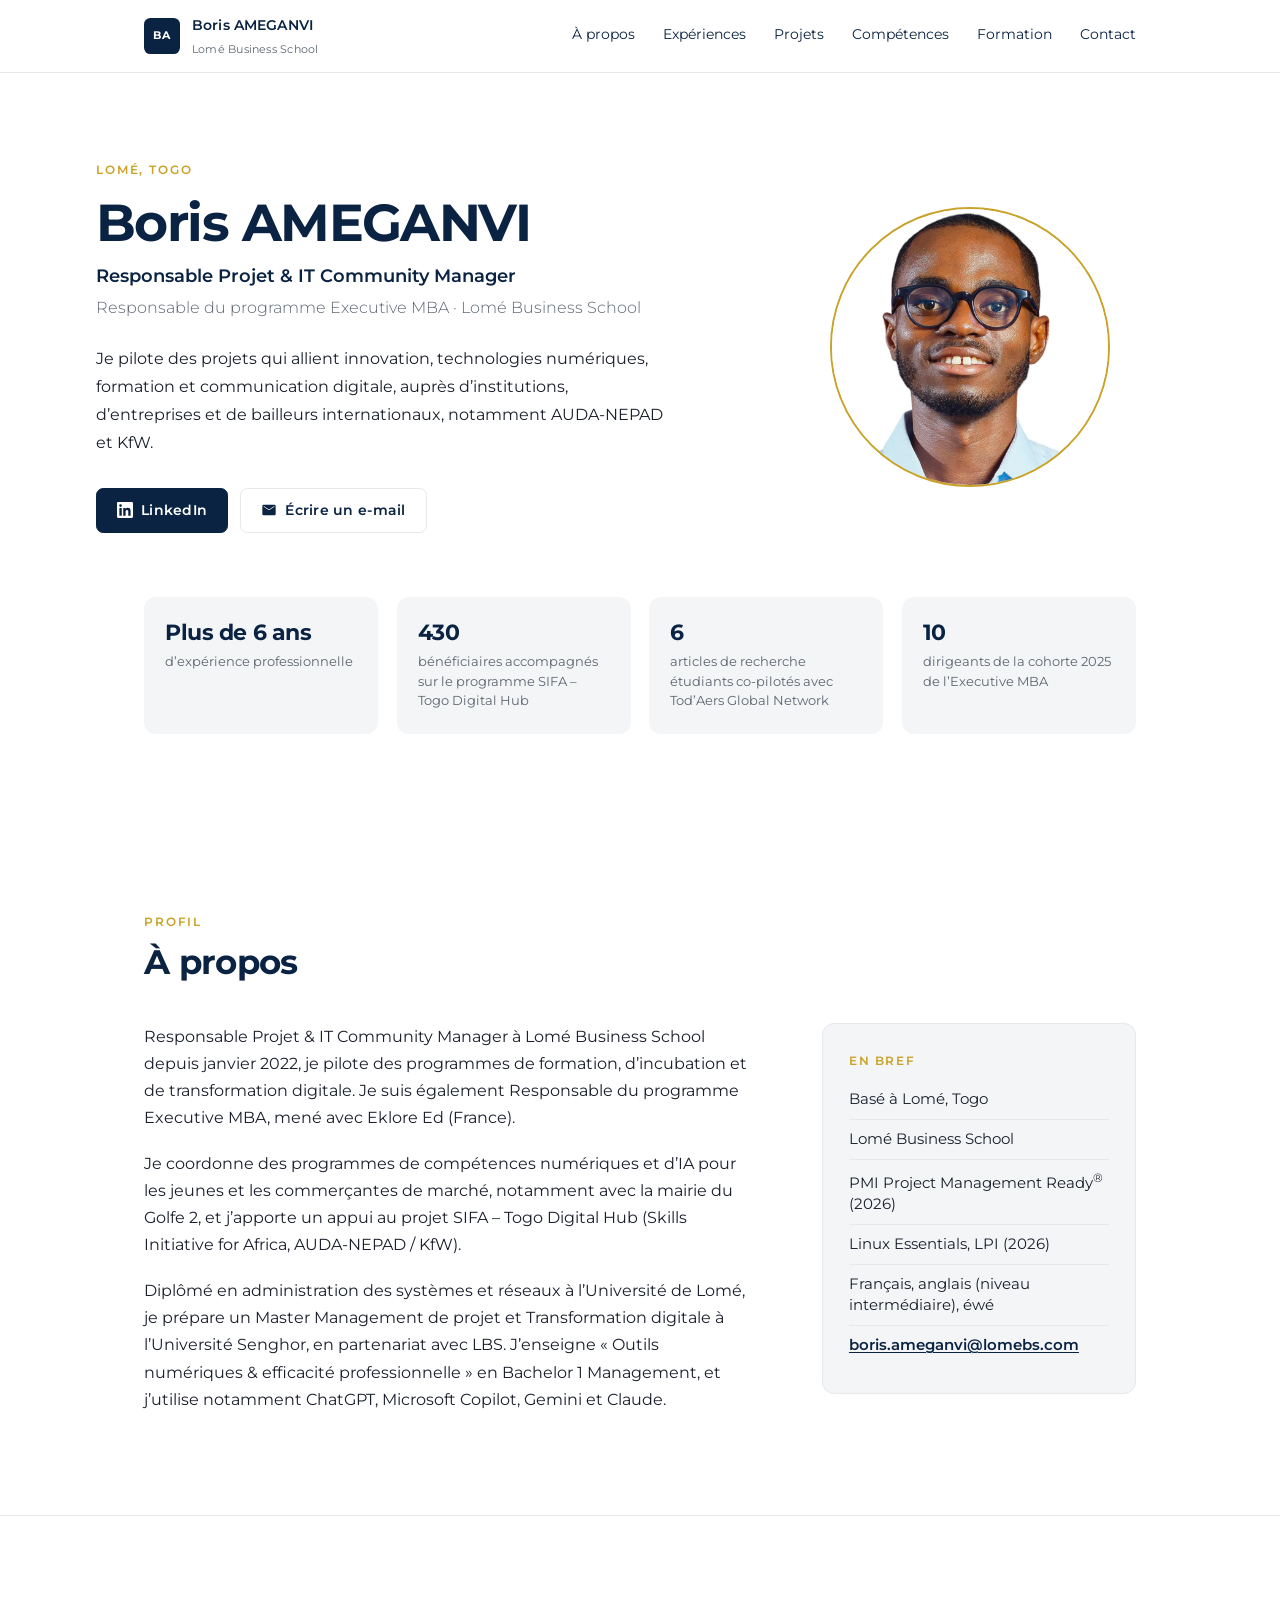
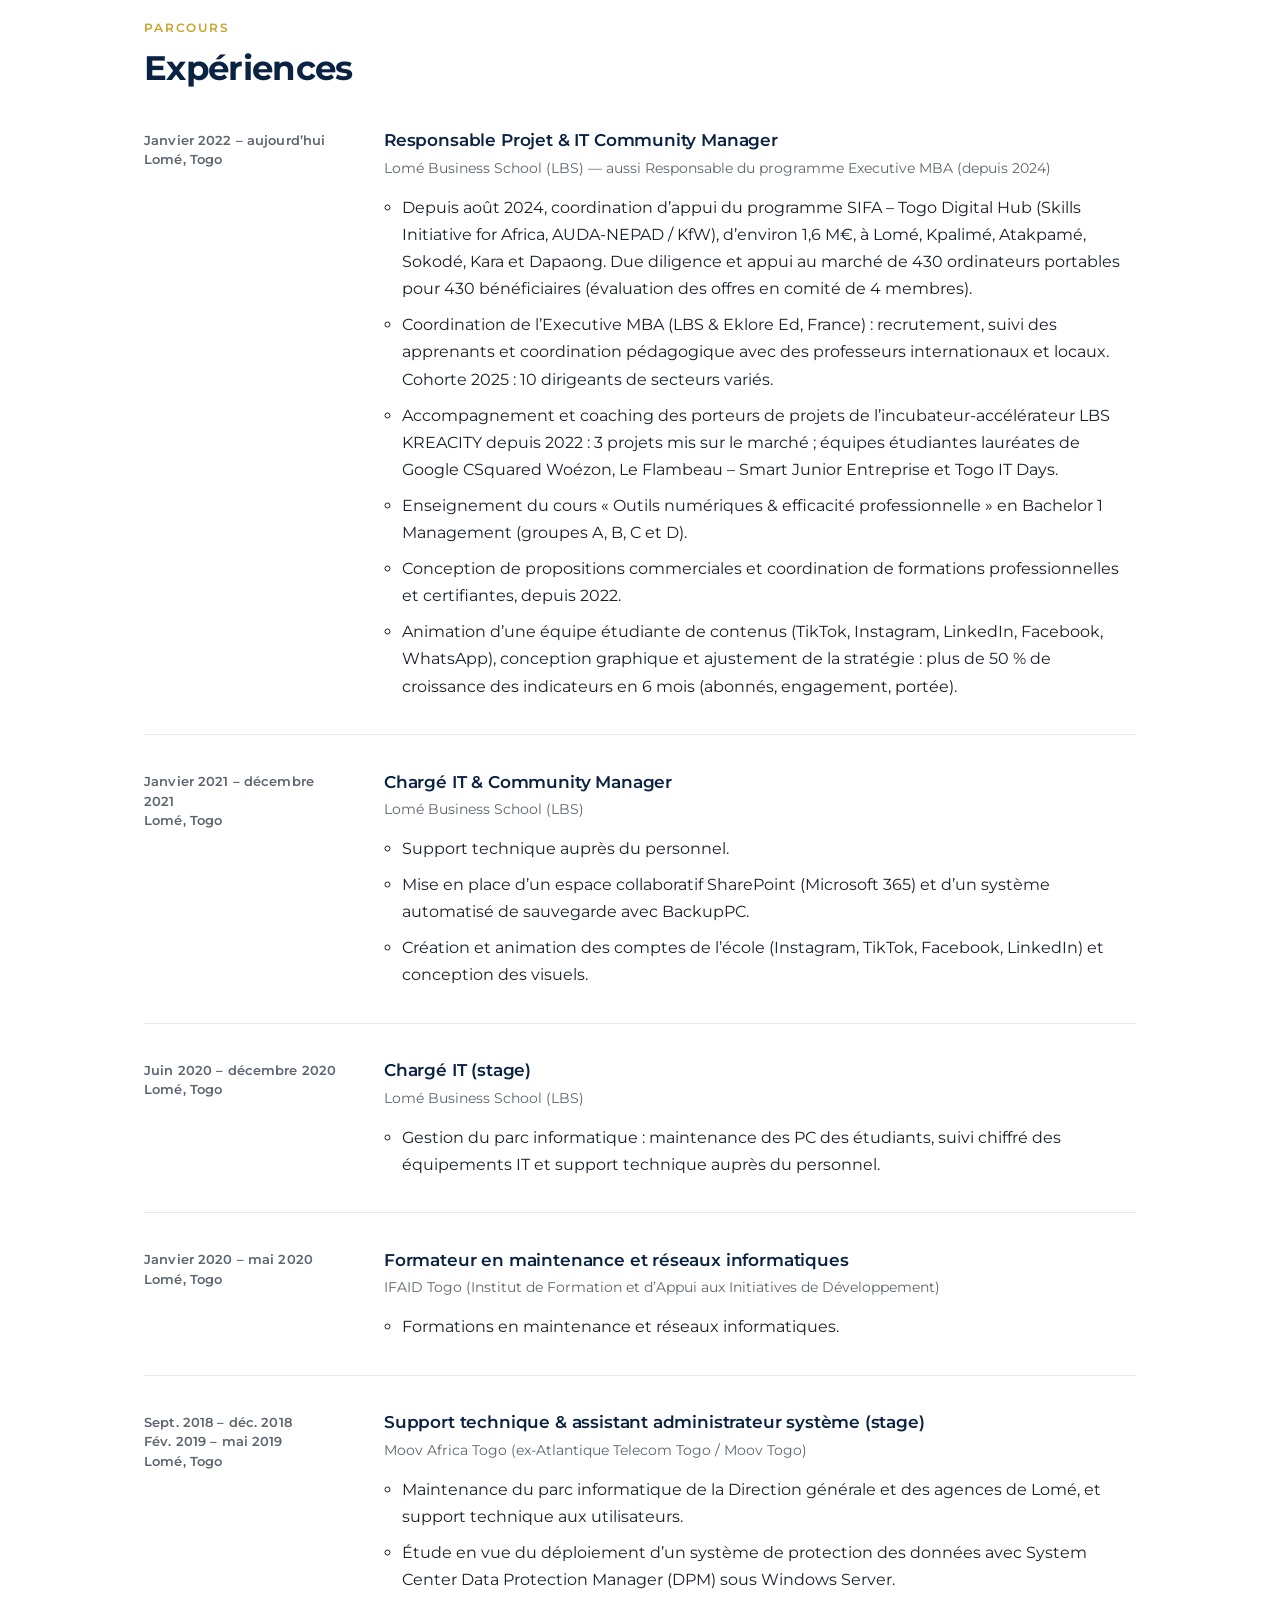
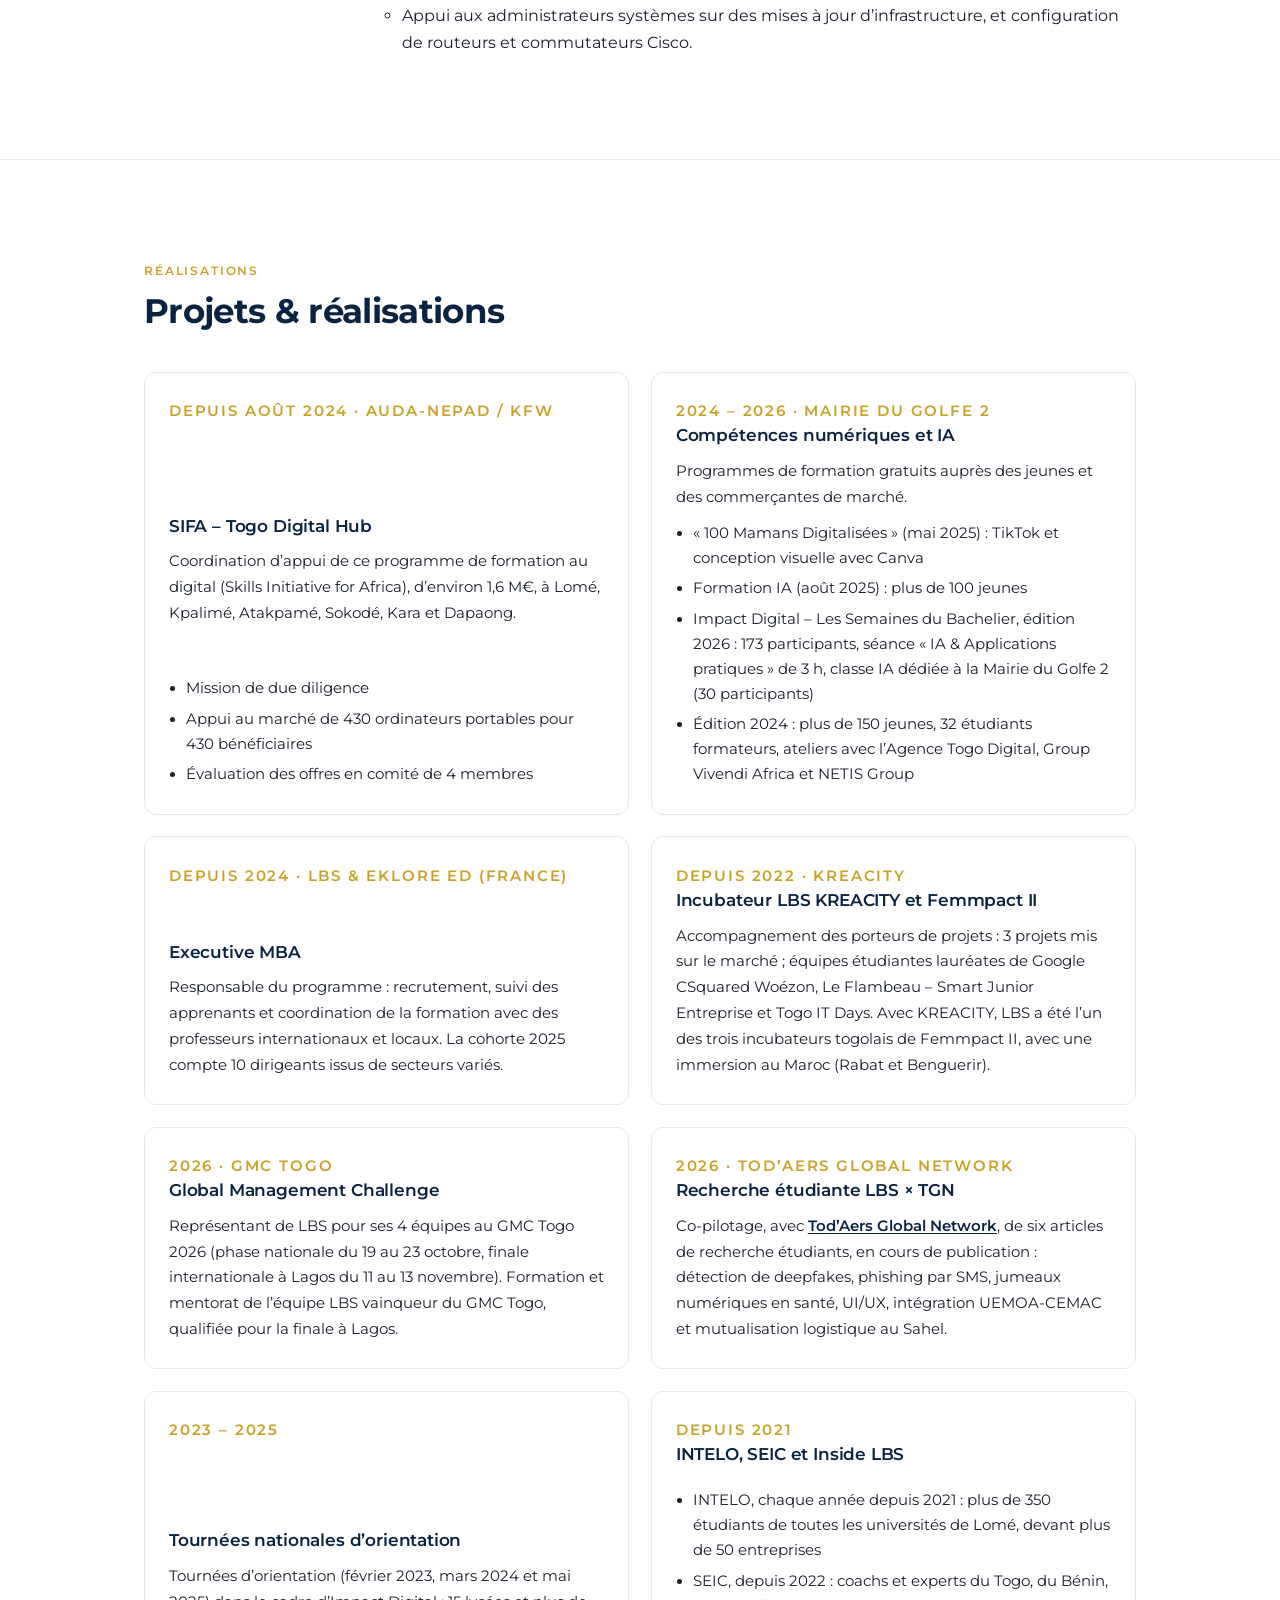
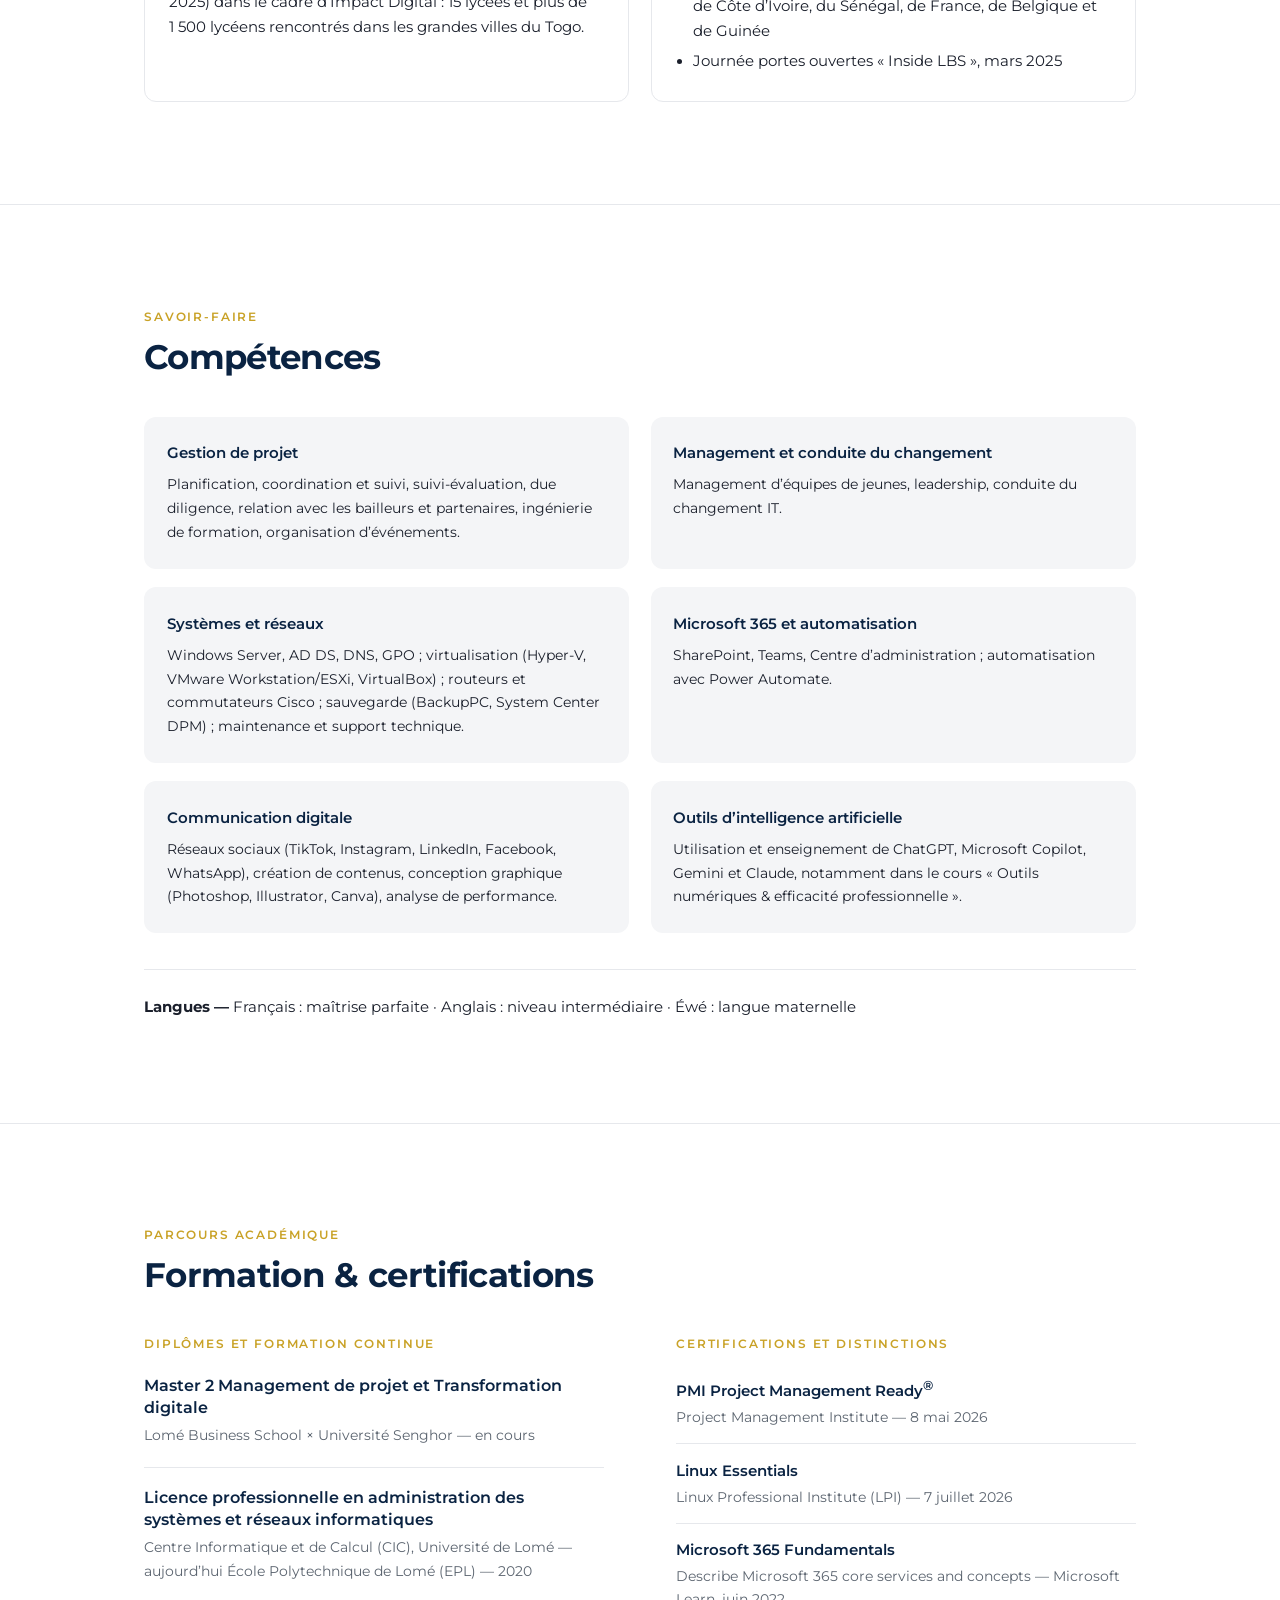
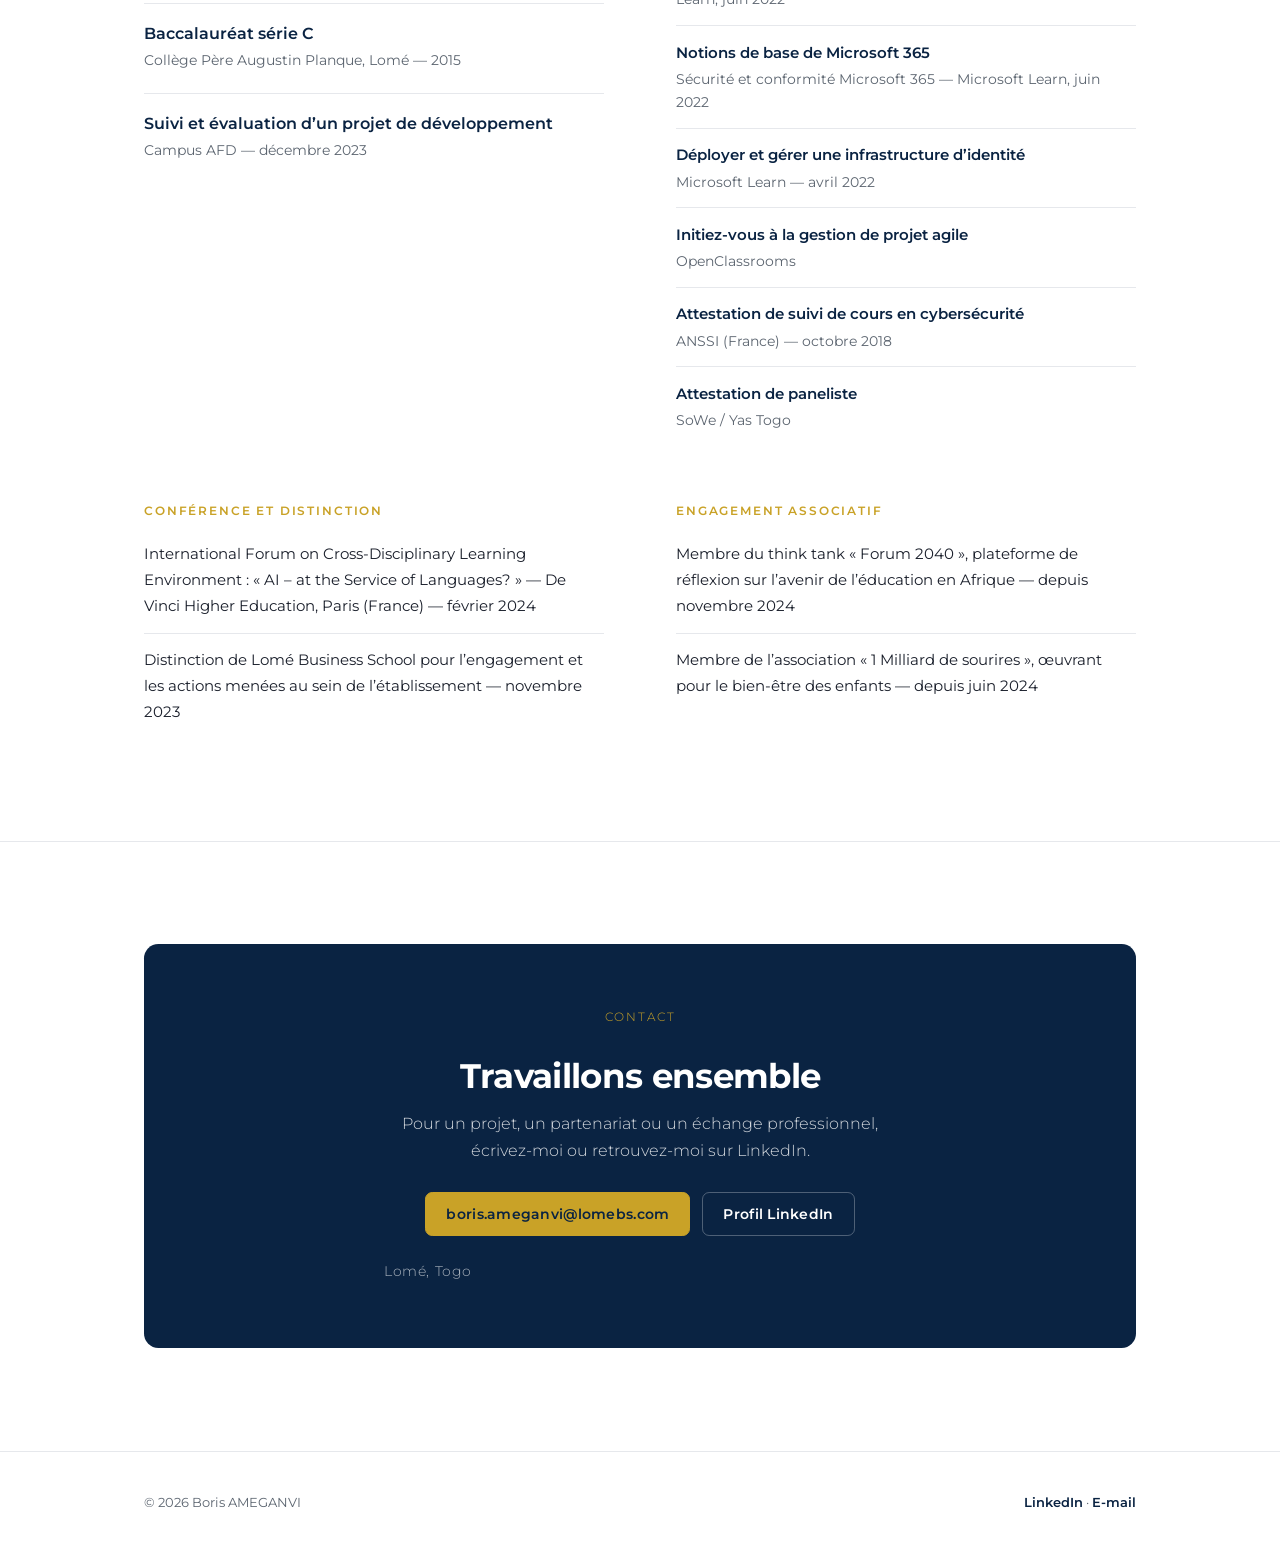
==== index.html @ abaff7c3 "Portfolio Boris AMEGANVI" ====
<!DOCTYPE html>
<html lang="fr">
<head>
  <meta charset="utf-8">
  <meta name="viewport" content="width=device-width, initial-scale=1">
  <title>Boris AMEGANVI — Responsable Projet &amp; IT Community Manager</title>
  <meta name="description" content="Portfolio de Boris AMEGANVI, Responsable Projet &amp; IT Community Manager et Responsable du programme Executive MBA à Lomé Business School (Togo). Gestion de projet, transformation digitale, formation et partenariats internationaux.">
  <meta name="author" content="Boris AMEGANVI">
  <meta name="robots" content="index, follow">
  <link rel="canonical" href="https://boris-y-ameganvi.github.io/">
  <meta property="og:url" content="https://boris-y-ameganvi.github.io/">
  <meta property="og:title" content="Boris AMEGANVI — Responsable Projet &amp; IT Community Manager">
  <meta property="og:description" content="Responsable Projet &amp; IT Community Manager et Responsable du programme Executive MBA à Lomé Business School (Lomé, Togo). Gestion de projet, transformation digitale et formation.">
  <meta property="og:type" content="website">
  <meta property="og:locale" content="fr_FR">
  <meta property="og:image" content="https://boris-y-ameganvi.github.io/og-image.jpg">
  <meta property="og:image:width" content="1200">
  <meta property="og:image:height" content="630">
  <meta property="og:image:alt" content="Portrait de Boris AMEGANVI, Responsable Projet &amp; IT Community Manager à Lomé Business School">
  <meta name="twitter:card" content="summary_large_image">
  <meta name="twitter:title" content="Boris AMEGANVI — Responsable Projet &amp; IT Community Manager">
  <meta name="twitter:description" content="Responsable Projet &amp; IT Community Manager et Responsable du programme Executive MBA à Lomé Business School (Lomé, Togo).">
  <meta name="twitter:image" content="https://boris-y-ameganvi.github.io/og-image.jpg">
  <link rel="icon" href="favicon.ico" sizes="any">
  <link rel="icon" type="image/png" sizes="32x32" href="favicon-32.png">
  <link rel="apple-touch-icon" href="apple-touch-icon.png">
  <link rel="stylesheet" href="styles.css">
  <script type="application/ld+json">
  {
    "@context": "https://schema.org",
    "@type": "Person",
    "name": "Boris AMEGANVI",
    "url": "https://boris-y-ameganvi.github.io/",
    "jobTitle": "Responsable Projet & IT Community Manager",
    "worksFor": {
      "@type": "EducationalOrganization",
      "name": "Lomé Business School",
      "url": "https://www.lome-bs.com"
    },
    "email": "mailto:boris.ameganvi@lomebs.com",
    "address": {
      "@type": "PostalAddress",
      "addressLocality": "Lomé",
      "addressCountry": "TG"
    },
    "sameAs": [
      "https://www.linkedin.com/in/boris-ameganvi"
    ],
    "knowsLanguage": ["fr", "en", "ee"]
  }
  </script>
</head>
<body>
  <a class="skip" href="#contenu">Aller au contenu</a>
  <header class="site-header">
    <div class="header-inner">
      <a class="brand" href="#top" aria-label="Boris AMEGANVI — accueil">
        <span class="brand-mark" aria-hidden="true">BA</span>
        <span class="brand-name">Boris AMEGANVI<span>Lomé Business School</span></span>
      </a>
      <input type="checkbox" id="nav-toggle" class="nav-cb" aria-hidden="true">
      <label for="nav-toggle" class="nav-btn">Menu</label>
      <nav class="site-nav" aria-label="Navigation principale">
        <a href="#apropos">À propos</a>
        <a href="#experiences">Expériences</a>
        <a href="#projets">Projets</a>
        <a href="#competences">Compétences</a>
        <a href="#formation">Formation</a>
        <a href="#contact">Contact</a>
      </nav>
    </div>
  </header>

  <main id="contenu">
    <section class="hero wrap" id="top">
      <div class="hero-grid">
        <div class="hero-photo">
          <div class="photo-frame">
            <picture>
              <source type="image/webp" srcset="photo.webp">
              <img src="photo.jpg" width="900" height="900" alt="Portrait professionnel de Boris AMEGANVI" fetchpriority="high">
            </picture>
          </div>
        </div>
        <div class="hero-copy">
          <p class="hero-kicker">Lomé, Togo</p>
          <h1>Boris AMEGANVI</h1>
          <p class="hero-role">Responsable Projet &amp; IT Community Manager</p>
          <p class="hero-sub">Responsable du programme Executive MBA · Lomé Business School</p>
          <p class="hero-pitch">Je pilote des projets qui allient innovation, technologies numériques, formation et communication digitale, auprès d’institutions, d’entreprises et de bailleurs internationaux, notamment <span class="nowrap">AUDA-NEPAD</span> et KfW.</p>
          <div class="hero-actions">
            <a class="btn btn-primary" href="https://www.linkedin.com/in/boris-ameganvi" rel="noopener noreferrer" target="_blank">
              <svg viewBox="0 0 24 24" aria-hidden="true"><path d="M20.45 20.45h-3.55v-5.57c0-1.33-.02-3.04-1.85-3.04-1.85 0-2.14 1.45-2.14 2.94v5.67H9.35V9h3.41v1.56h.05c.47-.9 1.63-1.85 3.36-1.85 3.6 0 4.26 2.37 4.26 5.45v6.29zM5.34 7.43a2.06 2.06 0 1 1 0-4.12 2.06 2.06 0 0 1 0 4.12zM7.12 20.45H3.56V9h3.56v11.45zM22.22 0H1.77C.79 0 0 .77 0 1.73v20.54C0 23.23.79 24 1.77 24h20.45c.98 0 1.78-.77 1.78-1.73V1.73C24 .77 23.2 0 22.22 0z"/></svg>
              LinkedIn
            </a>
            <a class="btn btn-ghost" href="mailto:boris.ameganvi@lomebs.com">
              <svg viewBox="0 0 24 24" aria-hidden="true"><path d="M20 4H4a2 2 0 0 0-2 2v12a2 2 0 0 0 2 2h16a2 2 0 0 0 2-2V6a2 2 0 0 0-2-2zm0 3.2-8 5.2-8-5.2V6l8 5.2L20 6v1.2z"/></svg>
              Écrire un e-mail
            </a>
          </div>
        </div>
      </div>
    </section>

    <div class="wrap">
      <div class="figures" aria-label="Repères">
        <div><strong>Plus de 6 ans</strong><span>d’expérience professionnelle</span></div>
        <div><strong>430</strong><span>bénéficiaires accompagnés sur le programme SIFA – Togo Digital Hub</span></div>
        <div><strong>6</strong><span>articles de recherche étudiants co-pilotés avec Tod’Aers Global Network</span></div>
        <div><strong>10</strong><span>dirigeants de la cohorte 2025 de l’Executive MBA</span></div>
      </div>
    </div>

    <section class="section" id="apropos">
      <div class="wrap">
        <p class="section-kicker">Profil</p>
        <h2 class="section-title">À propos</h2>
        <div class="about-grid">
          <div class="about-text">
            <p>Responsable Projet &amp; IT Community Manager à Lomé Business School depuis janvier 2022, je pilote des programmes de formation, d’incubation et de transformation digitale. Je suis également Responsable du programme Executive MBA, mené avec Eklore Ed (France).</p>
            <p>Je coordonne des programmes de compétences numériques et d’IA pour les jeunes et les commerçantes de marché, notamment avec la mairie du Golfe&nbsp;2, et j’apporte un appui au projet SIFA – Togo Digital Hub (Skills Initiative for Africa, AUDA-NEPAD / KfW).</p>
            <p>Diplômé en administration des systèmes et réseaux à l’Université de Lomé, je prépare un Master Management de projet et Transformation digitale à l’Université Senghor, en partenariat avec LBS. J’enseigne «&nbsp;Outils numériques &amp; efficacité professionnelle&nbsp;» en Bachelor 1 Management, et j’utilise notamment ChatGPT, Microsoft Copilot, Gemini et Claude.</p>
          </div>
          <aside class="aside-card">
            <h3>En bref</h3>
            <ul>
              <li>Basé à Lomé, Togo</li>
              <li>Lomé Business School</li>
              <li>PMI Project Management Ready<sup>®</sup> (2026)</li>
              <li>Linux Essentials, LPI (2026)</li>
              <li>Français, anglais (niveau intermédiaire), éwé</li>
              <li><a href="mailto:boris.ameganvi@lomebs.com">boris.ameganvi@lomebs.com</a></li>
            </ul>
          </aside>
        </div>
      </div>
    </section>

    <section class="section" id="experiences">
      <div class="wrap">
        <p class="section-kicker">Parcours</p>
        <h2 class="section-title">Expériences</h2>
        <ol class="timeline">
          <li class="job">
            <p class="job-dates">Janvier 2022 – aujourd’hui<br>Lomé, Togo</p>
            <div>
              <h3>Responsable Projet &amp; IT Community Manager</h3>
              <p class="job-org">Lomé Business School (LBS) — aussi Responsable du programme Executive MBA (depuis 2024)</p>
              <ul>
                <li>Depuis août 2024, coordination d’appui du programme SIFA – Togo Digital Hub (Skills Initiative for Africa, AUDA-NEPAD / KfW), d’environ 1,6&nbsp;M€, à Lomé, Kpalimé, Atakpamé, Sokodé, Kara et Dapaong. Due diligence et appui au marché de 430 ordinateurs portables pour 430 bénéficiaires (évaluation des offres en comité de 4 membres).</li>
                <li>Coordination de l’Executive MBA (LBS &amp; Eklore Ed, France) : recrutement, suivi des apprenants et coordination pédagogique avec des professeurs internationaux et locaux. Cohorte 2025 : 10 dirigeants de secteurs variés.</li>
                <li>Accompagnement et coaching des porteurs de projets de l’incubateur-accélérateur LBS KREACITY depuis 2022 : 3 projets mis sur le marché ; équipes étudiantes lauréates de Google CSquared Woézon, Le Flambeau – Smart Junior Entreprise et Togo IT Days.</li>
                <li>Enseignement du cours «&nbsp;Outils numériques &amp; efficacité professionnelle&nbsp;» en Bachelor 1 Management (groupes A, B, C et D).</li>
                <li>Conception de propositions commerciales et coordination de formations professionnelles et certifiantes, depuis 2022.</li>
                <li>Animation d’une équipe étudiante de contenus (TikTok, Instagram, LinkedIn, Facebook, WhatsApp), conception graphique et ajustement de la stratégie : plus de 50&nbsp;% de croissance des indicateurs en 6 mois (abonnés, engagement, portée).</li>
              </ul>
            </div>
          </li>
          <li class="job">
            <p class="job-dates">Janvier 2021 – décembre 2021<br>Lomé, Togo</p>
            <div>
              <h3>Chargé IT &amp; Community Manager</h3>
              <p class="job-org">Lomé Business School (LBS)</p>
              <ul>
                <li>Support technique auprès du personnel.</li>
                <li>Mise en place d’un espace collaboratif SharePoint (Microsoft 365) et d’un système automatisé de sauvegarde avec BackupPC.</li>
                <li>Création et animation des comptes de l’école (Instagram, TikTok, Facebook, LinkedIn) et conception des visuels.</li>
              </ul>
            </div>
          </li>
          <li class="job">
            <p class="job-dates">Juin 2020 – décembre 2020<br>Lomé, Togo</p>
            <div>
              <h3>Chargé IT (stage)</h3>
              <p class="job-org">Lomé Business School (LBS)</p>
              <ul>
                <li>Gestion du parc informatique : maintenance des PC des étudiants, suivi chiffré des équipements IT et support technique auprès du personnel.</li>
              </ul>
            </div>
          </li>
          <li class="job">
            <p class="job-dates">Janvier 2020 – mai 2020<br>Lomé, Togo</p>
            <div>
              <h3>Formateur en maintenance et réseaux informatiques</h3>
              <p class="job-org">IFAID Togo (Institut de Formation et d’Appui aux Initiatives de Développement)</p>
              <ul>
                <li>Formations en maintenance et réseaux informatiques.</li>
              </ul>
            </div>
          </li>
          <li class="job">
            <p class="job-dates">Sept. 2018 – déc. 2018<br>Fév. 2019 – mai 2019<br>Lomé, Togo</p>
            <div>
              <h3>Support technique &amp; assistant administrateur système (stage)</h3>
              <p class="job-org">Moov Africa Togo (ex-Atlantique Telecom Togo / Moov Togo)</p>
              <ul>
                <li>Maintenance du parc informatique de la Direction générale et des agences de Lomé, et support technique aux utilisateurs.</li>
                <li>Étude en vue du déploiement d’un système de protection des données avec System Center Data Protection Manager (DPM) sous Windows Server.</li>
                <li>Appui aux administrateurs systèmes sur des mises à jour d’infrastructure, et configuration de routeurs et commutateurs Cisco.</li>
              </ul>
            </div>
          </li>
        </ol>
      </div>
    </section>

    <section class="section" id="projets">
      <div class="wrap">
        <p class="section-kicker">Réalisations</p>
        <h2 class="section-title">Projets &amp; réalisations</h2>
        <div class="cards">
          <article class="card">
            <p class="card-meta">Depuis août 2024 · AUDA-NEPAD / KfW</p>
            <h3>SIFA – Togo Digital Hub</h3>
            <p>Coordination d’appui de ce programme de formation au digital (Skills Initiative for Africa), d’environ 1,6&nbsp;M€, à Lomé, Kpalimé, Atakpamé, Sokodé, Kara et Dapaong.</p>
            <ul>
              <li>Mission de due diligence</li>
              <li>Appui au marché de 430 ordinateurs portables pour 430 bénéficiaires</li>
              <li>Évaluation des offres en comité de 4 membres</li>
            </ul>
          </article>
          <article class="card">
            <p class="card-meta">2024 – 2026 · Mairie du Golfe 2</p>
            <h3>Compétences numériques et IA</h3>
            <p>Programmes de formation gratuits auprès des jeunes et des commerçantes de marché.</p>
            <ul>
              <li>«&nbsp;100 Mamans Digitalisées&nbsp;» (mai 2025) : TikTok et conception visuelle avec Canva</li>
              <li>Formation IA (août 2025) : plus de 100 jeunes</li>
              <li>Impact Digital – Les Semaines du Bachelier, édition 2026 : 173 participants, séance «&nbsp;IA &amp; Applications pratiques&nbsp;» de 3&nbsp;h, classe IA dédiée à la Mairie du Golfe&nbsp;2 (30 participants)</li>
              <li>Édition 2024 : plus de 150 jeunes, 32 étudiants formateurs, ateliers avec l’Agence Togo Digital, Group Vivendi Africa et NETIS Group</li>
            </ul>
          </article>
          <article class="card">
            <p class="card-meta">Depuis 2024 · LBS &amp; Eklore Ed (France)</p>
            <h3>Executive MBA</h3>
            <p>Responsable du programme : recrutement, suivi des apprenants et coordination de la formation avec des professeurs internationaux et locaux. La cohorte 2025 compte 10 dirigeants issus de secteurs variés.</p>
          </article>
          <article class="card">
            <p class="card-meta">Depuis 2022 · KREACITY</p>
            <h3>Incubateur LBS KREACITY et Femmpact II</h3>
            <p>Accompagnement des porteurs de projets : 3 projets mis sur le marché ; équipes étudiantes lauréates de Google CSquared Woézon, Le Flambeau – Smart Junior Entreprise et Togo IT Days. Avec KREACITY, LBS a été l’un des trois incubateurs togolais de Femmpact II, avec une immersion au Maroc (Rabat et Benguerir).</p>
          </article>
          <article class="card">
            <p class="card-meta">2026 · GMC Togo</p>
            <h3>Global Management Challenge</h3>
            <p>Représentant de LBS pour ses 4 équipes au GMC Togo 2026 (phase nationale du 19 au 23 octobre, finale internationale à Lagos du 11 au 13 novembre). Formation et mentorat de l’équipe LBS vainqueur du GMC Togo, qualifiée pour la finale à Lagos.</p>
          </article>
          <article class="card">
            <p class="card-meta">2026 · Tod’Aers Global Network</p>
            <h3>Recherche étudiante LBS × TGN</h3>
            <p>Co-pilotage, avec <a href="https://www.todaers.org/" rel="noopener noreferrer" target="_blank">Tod’Aers Global Network</a>, de six articles de recherche étudiants, en cours de publication : détection de deepfakes, phishing par SMS, jumeaux numériques en santé, UI/UX, intégration UEMOA-CEMAC et mutualisation logistique au Sahel.</p>
          </article>
          <article class="card">
            <p class="card-meta">2023 – 2025</p>
            <h3>Tournées nationales d’orientation</h3>
            <p>Tournées d’orientation (février 2023, mars 2024 et mai 2025) dans le cadre d’Impact Digital : 15 lycées et plus de 1&nbsp;500 lycéens rencontrés dans les grandes villes du Togo.</p>
          </article>
          <article class="card">
            <p class="card-meta">Depuis 2021</p>
            <h3>INTELO, SEIC et Inside LBS</h3>
            <ul>
              <li>INTELO, chaque année depuis 2021 : plus de 350 étudiants de toutes les universités de Lomé, devant plus de 50 entreprises</li>
              <li>SEIC, depuis 2022 : coachs et experts du Togo, du Bénin, de Côte d’Ivoire, du Sénégal, de France, de Belgique et de Guinée</li>
              <li>Journée portes ouvertes «&nbsp;Inside LBS&nbsp;», mars 2025</li>
            </ul>
          </article>
        </div>
      </div>
    </section>

    <section class="section" id="competences">
      <div class="wrap">
        <p class="section-kicker">Savoir-faire</p>
        <h2 class="section-title">Compétences</h2>
        <div class="skill-groups">
          <article class="skill">
            <h3>Gestion de projet</h3>
            <p>Planification, coordination et suivi, suivi-évaluation, due diligence, relation avec les bailleurs et partenaires, ingénierie de formation, organisation d’événements.</p>
          </article>
          <article class="skill">
            <h3>Management et conduite du changement</h3>
            <p>Management d’équipes de jeunes, leadership, conduite du changement IT.</p>
          </article>
          <article class="skill">
            <h3>Systèmes et réseaux</h3>
            <p>Windows Server, AD DS, DNS, GPO ; virtualisation (Hyper-V, VMware Workstation/ESXi, VirtualBox) ; routeurs et commutateurs Cisco ; sauvegarde (BackupPC, System Center DPM) ; maintenance et support technique.</p>
          </article>
          <article class="skill">
            <h3>Microsoft 365 et automatisation</h3>
            <p>SharePoint, Teams, Centre d’administration ; automatisation avec Power Automate.</p>
          </article>
          <article class="skill">
            <h3>Communication digitale</h3>
            <p>Réseaux sociaux (TikTok, Instagram, LinkedIn, Facebook, WhatsApp), création de contenus, conception graphique (Photoshop, Illustrator, Canva), analyse de performance.</p>
          </article>
          <article class="skill">
            <h3>Outils d’intelligence artificielle</h3>
            <p>Utilisation et enseignement de ChatGPT, Microsoft Copilot, Gemini et Claude, notamment dans le cours «&nbsp;Outils numériques &amp; efficacité professionnelle&nbsp;».</p>
          </article>
        </div>
        <p class="langs"><strong>Langues — </strong>Français : maîtrise parfaite · Anglais : niveau intermédiaire · Éwé : langue maternelle</p>
      </div>
    </section>

    <section class="section" id="formation">
      <div class="wrap">
        <p class="section-kicker">Parcours académique</p>
        <h2 class="section-title">Formation &amp; certifications</h2>
        <div class="two-col">
          <div>
            <p class="section-kicker subhead">Diplômes et formation continue</p>
            <ul class="edu">
              <li>
                <h3>Master 2 Management de projet et Transformation digitale</h3>
                <p class="meta">Lomé Business School × Université Senghor — en cours</p>
              </li>
              <li>
                <h3>Licence professionnelle en administration des systèmes et réseaux informatiques</h3>
                <p class="meta">Centre Informatique et de Calcul (CIC), Université de Lomé — aujourd’hui École Polytechnique de Lomé (EPL) — 2020</p>
              </li>
              <li>
                <h3>Baccalauréat série C</h3>
                <p class="meta">Collège Père Augustin Planque, Lomé — 2015</p>
              </li>
              <li>
                <h3>Suivi et évaluation d’un projet de développement</h3>
                <p class="meta">Campus AFD — décembre 2023</p>
              </li>
            </ul>
          </div>
          <div>
            <p class="section-kicker subhead">Certifications et distinctions</p>
            <ul class="cert-list">
              <li>
                <strong>PMI Project Management Ready<sup>®</sup></strong>
                <span>Project Management Institute — 8 mai 2026</span>
              </li>
              <li>
                <strong>Linux Essentials</strong>
                <span>Linux Professional Institute (LPI) — 7 juillet 2026</span>
              </li>
              <li>
                <strong>Microsoft 365 Fundamentals</strong>
                <span>Describe Microsoft 365 core services and concepts — Microsoft Learn, juin 2022</span>
              </li>
              <li>
                <strong>Notions de base de Microsoft 365</strong>
                <span>Sécurité et conformité Microsoft 365 — Microsoft Learn, juin 2022</span>
              </li>
              <li>
                <strong>Déployer et gérer une infrastructure d’identité</strong>
                <span>Microsoft Learn — avril 2022</span>
              </li>
              <li>
                <strong>Initiez-vous à la gestion de projet agile</strong>
                <span>OpenClassrooms</span>
              </li>
              <li>
                <strong>Attestation de suivi de cours en cybersécurité</strong>
                <span>ANSSI (France) — octobre 2018</span>
              </li>
              <li>
                <strong>Attestation de paneliste</strong>
                <span>SoWe / Yas Togo</span>
              </li>
            </ul>
          </div>
        </div>
        <div class="two-col" style="margin-top:3.5rem;">
          <div>
            <p class="section-kicker subhead">Conférence et distinction</p>
            <ul class="plus-list">
              <li>International Forum on Cross-Disciplinary Learning Environment : «&nbsp;AI – at the Service of Languages?&nbsp;» — De Vinci Higher Education, Paris (France) — février 2024</li>
              <li>Distinction de Lomé Business School pour l’engagement et les actions menées au sein de l’établissement — novembre 2023</li>
            </ul>
          </div>
          <div>
            <p class="section-kicker subhead">Engagement associatif</p>
            <ul class="plus-list">
              <li>Membre du think tank «&nbsp;Forum 2040&nbsp;», plateforme de réflexion sur l’avenir de l’éducation en Afrique — depuis novembre 2024</li>
              <li>Membre de l’association «&nbsp;1 Milliard de sourires&nbsp;», œuvrant pour le bien-être des enfants — depuis juin 2024</li>
            </ul>
          </div>
        </div>
      </div>
    </section>

    <section class="section" id="contact">
      <div class="wrap">
        <div class="contact-box">
          <p class="section-kicker">Contact</p>
          <h2 class="section-title">Travaillons ensemble</h2>
          <p>Pour un projet, un partenariat ou un échange professionnel, écrivez-moi ou retrouvez-moi sur LinkedIn.</p>
          <div class="hero-actions">
            <a class="btn btn-primary" href="mailto:boris.ameganvi@lomebs.com">boris.ameganvi@lomebs.com</a>
            <a class="btn btn-ghost" href="https://www.linkedin.com/in/boris-ameganvi" rel="noopener noreferrer" target="_blank">Profil LinkedIn</a>
          </div>
          <p class="contact-place">Lomé, Togo</p>
        </div>
      </div>
    </section>
  </main>

  <footer class="site-footer">
    <div class="wrap footer-inner">
      <p>© 2026 Boris AMEGANVI</p>
      <p><a href="https://www.linkedin.com/in/boris-ameganvi" rel="noopener noreferrer" target="_blank">LinkedIn</a> · <a href="mailto:boris.ameganvi@lomebs.com">E-mail</a></p>
    </div>
  </footer>
  <script>
    document.querySelectorAll(".site-nav a").forEach(function (link) {
      link.addEventListener("click", function () {
        var box = document.getElementById("nav-toggle");
        if (box) box.checked = false;
      });
    });
  </script>
</body>
</html>
---- styles.css ----
/* Boris AMEGANVI — portfolio. Montserrat auto-hébergé (SIL OFL 1.1). */

@font-face {
  font-family: "Montserrat";
  src: url("montserrat-ext-300.woff2") format("woff2");
  font-weight: 300;
  font-style: normal;
  font-display: swap;
  unicode-range: U+0100-02BA, U+02BD-02C5, U+02C7-02CC, U+02CE-02D7, U+02DD-02FF, U+0304, U+0308, U+0329, U+1D00-1DBF, U+1E00-1EFF, U+2020, U+20A0-20AB, U+20AD-20C0, U+2113, U+2C60-2C7F, U+A720-A7FF;
}
@font-face {
  font-family: "Montserrat";
  src: url("montserrat-300.woff2") format("woff2");
  font-weight: 300;
  font-style: normal;
  font-display: swap;
  unicode-range: U+0000-00FF, U+0131, U+0152-0153, U+02BB-02BC, U+02C6, U+02DA, U+02DC, U+0304, U+0308, U+0329, U+2000-206F, U+20AC, U+2122, U+2191, U+2193, U+2212, U+2215, U+FEFF, U+FFFD;
}
@font-face {
  font-family: "Montserrat";
  src: url("montserrat-ext-400.woff2") format("woff2");
  font-weight: 400;
  font-style: normal;
  font-display: swap;
  unicode-range: U+0100-02BA, U+02BD-02C5, U+02C7-02CC, U+02CE-02D7, U+02DD-02FF, U+0304, U+0308, U+0329, U+1D00-1DBF, U+1E00-1EFF, U+2020, U+20A0-20AB, U+20AD-20C0, U+2113, U+2C60-2C7F, U+A720-A7FF;
}
@font-face {
  font-family: "Montserrat";
  src: url("montserrat-400.woff2") format("woff2");
  font-weight: 400;
  font-style: normal;
  font-display: swap;
  unicode-range: U+0000-00FF, U+0131, U+0152-0153, U+02BB-02BC, U+02C6, U+02DA, U+02DC, U+0304, U+0308, U+0329, U+2000-206F, U+20AC, U+2122, U+2191, U+2193, U+2212, U+2215, U+FEFF, U+FFFD;
}
@font-face {
  font-family: "Montserrat";
  src: url("montserrat-ext-600.woff2") format("woff2");
  font-weight: 600;
  font-style: normal;
  font-display: swap;
  unicode-range: U+0100-02BA, U+02BD-02C5, U+02C7-02CC, U+02CE-02D7, U+02DD-02FF, U+0304, U+0308, U+0329, U+1D00-1DBF, U+1E00-1EFF, U+2020, U+20A0-20AB, U+20AD-20C0, U+2113, U+2C60-2C7F, U+A720-A7FF;
}
@font-face {
  font-family: "Montserrat";
  src: url("montserrat-600.woff2") format("woff2");
  font-weight: 600;
  font-style: normal;
  font-display: swap;
  unicode-range: U+0000-00FF, U+0131, U+0152-0153, U+02BB-02BC, U+02C6, U+02DA, U+02DC, U+0304, U+0308, U+0329, U+2000-206F, U+20AC, U+2122, U+2191, U+2193, U+2212, U+2215, U+FEFF, U+FFFD;
}
@font-face {
  font-family: "Montserrat";
  src: url("montserrat-ext-700.woff2") format("woff2");
  font-weight: 700;
  font-style: normal;
  font-display: swap;
  unicode-range: U+0100-02BA, U+02BD-02C5, U+02C7-02CC, U+02CE-02D7, U+02DD-02FF, U+0304, U+0308, U+0329, U+1D00-1DBF, U+1E00-1EFF, U+2020, U+20A0-20AB, U+20AD-20C0, U+2113, U+2C60-2C7F, U+A720-A7FF;
}
@font-face {
  font-family: "Montserrat";
  src: url("montserrat-700.woff2") format("woff2");
  font-weight: 700;
  font-style: normal;
  font-display: swap;
  unicode-range: U+0000-00FF, U+0131, U+0152-0153, U+02BB-02BC, U+02C6, U+02DA, U+02DC, U+0304, U+0308, U+0329, U+2000-206F, U+20AC, U+2122, U+2191, U+2193, U+2212, U+2215, U+FEFF, U+FFFD;
}

:root {
  --navy: #0a2342;
  --navy-soft: #16345a;
  --accent: #c9a227;
  --bg: #ffffff;
  --bg-soft: #f4f5f7;
  --text: #1a1f2b;
  --muted: #5c6570;
  --line: #e6e8ec;
  --font: "Montserrat", system-ui, -apple-system, "Segoe UI", sans-serif;
  --max: 68rem;
  --header-h: 4.5rem;
  --radius: 0.75rem;
  --space: clamp(1.5rem, 5vw, 3rem);
}

*, *::before, *::after { box-sizing: border-box; }

html {
  scroll-behavior: smooth;
  scroll-padding-top: calc(var(--header-h) + 1rem);
}

body {
  margin: 0;
  font-family: var(--font);
  font-size: 1rem;
  font-weight: 400;
  line-height: 1.7;
  color: var(--text);
  background: var(--bg);
  -webkit-font-smoothing: antialiased;
}

img { max-width: 100%; height: auto; display: block; }
a { color: var(--navy-soft); text-decoration-thickness: 1px; text-underline-offset: 0.15em; }
a:hover { color: var(--navy); }
.nowrap { white-space: nowrap; }
:focus-visible { outline: 2px solid var(--accent); outline-offset: 3px; }

.skip {
  position: absolute;
  left: 1rem;
  top: -4rem;
  z-index: 100;
  background: var(--navy);
  color: #fff;
  padding: 0.6rem 1rem;
  text-decoration: none;
  font-weight: 600;
  font-size: 0.875rem;
}
.skip:focus { top: 1rem; }

/* Header */
.site-header {
  position: sticky;
  top: 0;
  z-index: 50;
  background: rgba(255, 255, 255, 0.92);
  backdrop-filter: blur(12px);
  border-bottom: 1px solid var(--line);
}
.header-inner {
  position: relative;
  max-width: var(--max);
  margin: 0 auto;
  padding: 0 var(--space);
  display: flex;
  align-items: center;
  justify-content: space-between;
  min-height: var(--header-h);
  gap: 1.5rem;
}
.brand {
  display: flex;
  align-items: center;
  gap: 0.75rem;
  text-decoration: none;
  color: var(--navy);
}
.brand-mark {
  display: grid;
  place-items: center;
  width: 2.25rem;
  height: 2.25rem;
  border-radius: 0.4rem;
  background: var(--navy);
  color: #fff;
  font-weight: 700;
  font-size: 0.7rem;
  letter-spacing: 0.06em;
  line-height: 1;
  flex-shrink: 0;
}
.brand-name {
  font-weight: 600;
  font-size: 0.9rem;
  letter-spacing: 0.01em;
}
.brand-name span {
  display: block;
  font-weight: 400;
  font-size: 0.7rem;
  color: var(--muted);
  letter-spacing: 0.02em;
  margin-top: 0.1rem;
}

.nav-cb {
  position: absolute;
  width: 1px;
  height: 1px;
  overflow: hidden;
  clip: rect(0, 0, 0, 0);
}
.nav-btn {
  cursor: pointer;
  border: 1px solid var(--line);
  color: var(--navy);
  background: var(--bg);
  padding: 0.45rem 0.9rem;
  font-family: inherit;
  font-size: 0.8rem;
  font-weight: 600;
  letter-spacing: 0.04em;
  text-transform: uppercase;
  border-radius: 0.4rem;
  line-height: 1.2;
}
.nav-btn:hover { border-color: var(--navy); }
.site-nav {
  display: flex;
  flex-wrap: wrap;
  gap: 0.15rem 1.75rem;
}
.site-nav a {
  text-decoration: none;
  color: var(--navy);
  font-size: 0.85rem;
  font-weight: 400;
  padding: 0.25rem 0;
  border-bottom: 2px solid transparent;
}
.site-nav a:hover { border-bottom-color: var(--accent); color: var(--navy); }

@media (max-width: 839px) {
  .brand-name { display: none; }
  .site-nav {
    display: none;
    position: absolute;
    right: 0;
    top: calc(100% + 0.5rem);
    flex-direction: column;
    gap: 0;
    background: var(--bg);
    border: 1px solid var(--line);
    border-radius: var(--radius);
    box-shadow: 0 12px 32px rgba(10, 35, 66, 0.08);
    padding: 0.5rem 0;
    min-width: 14rem;
    z-index: 60;
  }
  .nav-cb:checked ~ .site-nav { display: flex; }
  .site-nav a {
    padding: 0.7rem 1.15rem;
    border-bottom: 0;
    font-weight: 400;
  }
  .site-nav a:hover { background: var(--bg-soft); }
}
@media (min-width: 840px) {
  .nav-btn { display: none; }
  .site-nav { display: flex; position: static; }
}

/* Layout */
.wrap {
  max-width: var(--max);
  margin: 0 auto;
  padding: 0 var(--space);
}
.section {
  padding: clamp(4rem, 8vw, 6.5rem) 0;
}
.section + .section { border-top: 1px solid var(--line); }
.section-kicker {
  margin: 0 0 0.6rem;
  color: var(--accent);
  font-size: 0.72rem;
  letter-spacing: 0.16em;
  text-transform: uppercase;
  font-weight: 600;
}
.section-title {
  margin: 0 0 2.5rem;
  font-size: clamp(1.65rem, 3vw, 2.1rem);
  line-height: 1.2;
  color: var(--navy);
  font-weight: 700;
  letter-spacing: -0.02em;
}

/* Hero */
.hero {
  padding: clamp(3rem, 7vw, 5.5rem) 0 clamp(2.5rem, 5vw, 4rem);
}
.hero-grid {
  display: grid;
  gap: 2.75rem;
  align-items: center;
}
@media (min-width: 800px) {
  .hero-grid {
    grid-template-columns: 1.15fr 0.85fr;
    gap: 5rem;
  }
  .hero-photo { order: 2; justify-self: end; }
  .hero-copy { order: 1; }
}
.hero-photo { justify-self: center; }
.photo-frame {
  width: min(17.5rem, 68vw);
  aspect-ratio: 1;
}
.photo-frame img {
  width: 100%;
  height: 100%;
  object-fit: cover;
  object-position: center 10%;
  border-radius: 50%;
  border: 2px solid var(--accent);
  background: var(--bg-soft);
}
.hero-kicker {
  margin: 0 0 0.85rem;
  color: var(--accent);
  letter-spacing: 0.16em;
  text-transform: uppercase;
  font-size: 0.72rem;
  font-weight: 600;
}
.hero h1 {
  margin: 0 0 0.75rem;
  font-size: clamp(2.2rem, 5.5vw, 3.25rem);
  line-height: 1.1;
  color: var(--navy);
  letter-spacing: -0.03em;
  font-weight: 700;
}
.hero-role {
  margin: 0 0 0.35rem;
  font-size: clamp(1rem, 2vw, 1.15rem);
  color: var(--navy);
  font-weight: 600;
  line-height: 1.4;
}
.hero-sub {
  margin: 0 0 1.5rem;
  color: var(--muted);
  font-weight: 300;
  font-size: 0.98rem;
}
.hero-pitch {
  margin: 0 0 2rem;
  max-width: 36rem;
  color: var(--text);
  font-size: 1.02rem;
  font-weight: 400;
}
.hero-actions {
  display: flex;
  flex-wrap: wrap;
  gap: 0.75rem;
}
.btn {
  display: inline-flex;
  align-items: center;
  gap: 0.5rem;
  text-decoration: none;
  padding: 0.8rem 1.25rem;
  border-radius: 0.45rem;
  font-family: inherit;
  font-size: 0.875rem;
  font-weight: 600;
  letter-spacing: 0.02em;
  line-height: 1.2;
  border: 1px solid transparent;
  transition: background 0.18s ease, color 0.18s ease, border-color 0.18s ease, transform 0.18s ease, box-shadow 0.18s ease;
}
.btn:hover { transform: translateY(-1px); }
.btn-primary {
  background: var(--navy);
  color: #fff;
  border-color: var(--navy);
}
.btn-primary:hover { background: var(--navy-soft); color: #fff; box-shadow: 0 8px 20px rgba(10, 35, 66, 0.18); }
.btn-ghost {
  background: transparent;
  color: var(--navy);
  border-color: var(--line);
}
.btn-ghost:hover { border-color: var(--navy); color: var(--navy); background: var(--bg-soft); }
.btn svg { width: 1rem; height: 1rem; fill: currentColor; }

/* Figures */
.figures {
  display: grid;
  grid-template-columns: repeat(2, 1fr);
  gap: 1rem;
  margin: 0;
  padding: 0 0 clamp(3rem, 6vw, 5rem);
}
@media (min-width: 800px) {
  .figures { grid-template-columns: repeat(4, 1fr); gap: 1.15rem; }
}
.figures div {
  background: var(--bg-soft);
  border: 1px solid transparent;
  border-radius: var(--radius);
  padding: 1.4rem 1.25rem 1.45rem;
  transition: border-color 0.18s ease, transform 0.18s ease, background 0.18s ease;
}
.figures div:hover {
  border-color: var(--line);
  background: var(--bg);
  transform: translateY(-2px);
}
.figures strong {
  display: block;
  font-size: 1.35rem;
  color: var(--navy);
  line-height: 1.2;
  font-weight: 700;
  letter-spacing: -0.02em;
}
.figures span {
  display: block;
  margin-top: 0.4rem;
  color: var(--muted);
  font-size: 0.8rem;
  font-weight: 400;
  line-height: 1.5;
}

/* About */
.about-grid {
  display: grid;
  gap: 3rem;
}
@media (min-width: 840px) {
  .about-grid { grid-template-columns: 1.45fr 0.75fr; gap: 4.5rem; align-items: start; }
}
.about-text p { margin: 0 0 1.15rem; max-width: 40rem; }
.about-text p:last-child { margin-bottom: 0; }
.aside-card {
  background: var(--bg-soft);
  color: var(--text);
  border-radius: var(--radius);
  padding: 1.75rem 1.6rem;
  border: 1px solid var(--line);
}
.aside-card h3 {
  margin: 0 0 1.1rem;
  font-size: 0.72rem;
  color: var(--accent);
  letter-spacing: 0.14em;
  text-transform: uppercase;
  font-weight: 600;
}
.aside-card ul { margin: 0; padding: 0; list-style: none; }
.aside-card li {
  padding: 0.55rem 0;
  border-top: 1px solid var(--line);
  font-size: 0.92rem;
  line-height: 1.45;
  font-weight: 400;
}
.aside-card li:first-child { border-top: 0; padding-top: 0; }
.aside-card a { color: var(--navy); font-weight: 600; }

/* Experience */
.timeline { list-style: none; margin: 0; padding: 0; }
.job {
  display: grid;
  gap: 0.5rem 2.5rem;
  padding: 2.15rem 0;
  border-top: 1px solid var(--line);
}
.job:first-child { border-top: 0; padding-top: 0; }
.job:last-child { padding-bottom: 0; }
@media (min-width: 720px) {
  .job { grid-template-columns: 12.5rem 1fr; }
}
.job-dates {
  color: var(--muted);
  font-size: 0.82rem;
  font-weight: 600;
  margin: 0.15rem 0 0;
  line-height: 1.5;
  letter-spacing: 0.01em;
}
.job h3 {
  margin: 0 0 0.25rem;
  font-size: 1.08rem;
  color: var(--navy);
  line-height: 1.35;
  font-weight: 600;
  letter-spacing: -0.01em;
}
.job-org { margin: 0 0 0.85rem; color: var(--muted); font-size: 0.9rem; font-weight: 400; }
.job ul { margin: 0; padding: 0 0 0 1.1rem; }
.job li { margin: 0 0 0.55rem; }
.job li:last-child { margin-bottom: 0; }

/* Project cards */
.cards {
  display: grid;
  gap: 1.25rem;
}
@media (min-width: 700px) {
  .cards { grid-template-columns: 1fr 1fr; gap: 1.35rem; }
}
.card {
  background: var(--bg);
  border: 1px solid var(--line);
  border-radius: var(--radius);
  padding: 1.6rem 1.5rem 1.65rem;
  display: flex;
  flex-direction: column;
  transition: border-color 0.18s ease, transform 0.18s ease, box-shadow 0.18s ease;
}
.card:hover {
  border-color: #cfd3d9;
  transform: translateY(-3px);
  box-shadow: 0 10px 28px rgba(10, 35, 66, 0.06);
}
.card-meta {
  margin: 0 0 0.55rem;
  color: var(--accent);
  font-size: 0.7rem;
  letter-spacing: 0.12em;
  text-transform: uppercase;
  font-weight: 600;
}
.card h3 {
  margin: 0 0 0.7rem;
  font-size: 1.08rem;
  color: var(--navy);
  line-height: 1.3;
  font-weight: 600;
  letter-spacing: -0.01em;
}
.card p { margin: 0; flex: 1; font-size: 0.95rem; }
.card a { color: var(--navy); font-weight: 600; }
.card ul {
  margin: 0.7rem 0 0;
  padding: 0 0 0 1.05rem;
  font-size: 0.92rem;
}
.card li { margin: 0 0 0.35rem; }
.card li:last-child { margin-bottom: 0; }

/* Skills */
.skill-groups {
  display: grid;
  gap: 1.15rem;
}
@media (min-width: 700px) {
  .skill-groups { grid-template-columns: 1fr 1fr; gap: 1.15rem 1.35rem; }
}
.skill {
  background: var(--bg-soft);
  border: 1px solid transparent;
  border-radius: var(--radius);
  padding: 1.4rem 1.35rem 1.45rem;
  transition: border-color 0.18s ease, background 0.18s ease, transform 0.18s ease;
}
.skill:hover {
  background: var(--bg);
  border-color: var(--line);
  transform: translateY(-2px);
}
.skill h3 {
  margin: 0 0 0.45rem;
  font-size: 0.95rem;
  color: var(--navy);
  font-weight: 600;
}
.skill p { margin: 0; color: var(--text); font-size: 0.9rem; line-height: 1.65; }
.langs {
  margin: 2.25rem 0 0;
  padding: 1.5rem 0 0;
  border-top: 1px solid var(--line);
  color: var(--text);
  font-size: 0.95rem;
}

/* Education */
.edu { list-style: none; margin: 0; padding: 0; }
.edu > li {
  padding: 1.2rem 0;
  border-top: 1px solid var(--line);
}
.edu > li:first-child { border-top: 0; padding-top: 0; }
.edu h3 {
  margin: 0 0 0.25rem;
  font-size: 1rem;
  color: var(--navy);
  line-height: 1.4;
  font-weight: 600;
}
.edu .meta { margin: 0; color: var(--muted); font-size: 0.88rem; font-weight: 400; }
.two-col {
  display: grid;
  gap: 3rem;
}
@media (min-width: 800px) {
  .two-col { grid-template-columns: 1fr 1fr; gap: 4.5rem; }
}
.subhead {
  margin: 0 0 1.25rem;
}
.cert-list, .plus-list {
  list-style: none;
  margin: 0;
  padding: 0;
}
.cert-list li, .plus-list li {
  padding: 0.85rem 0;
  border-top: 1px solid var(--line);
  font-size: 0.95rem;
}
.cert-list li:first-child, .plus-list li:first-child { border-top: 0; padding-top: 0; }
.cert-list strong { color: var(--navy); font-weight: 600; display: block; }
.cert-list span, .plus-list .meta {
  display: block;
  color: var(--muted);
  font-size: 0.85rem;
  font-weight: 400;
  margin-top: 0.15rem;
}

/* Contact */
.contact-box {
  background: var(--navy);
  color: #fff;
  border-radius: calc(var(--radius) + 0.15rem);
  padding: clamp(2.5rem, 6vw, 4rem) 1.75rem;
  text-align: center;
}
.contact-box h2 { color: #fff; margin-bottom: 0.85rem; }
.contact-box .section-kicker { color: var(--accent); }
.contact-box p {
  margin: 0 auto 1.75rem;
  max-width: 32rem;
  color: rgba(255, 255, 255, 0.82);
  font-weight: 300;
}
.contact-box .hero-actions { justify-content: center; }
.contact-box .btn-primary {
  background: var(--accent);
  border-color: var(--accent);
  color: var(--navy);
}
.contact-box .btn-primary:hover {
  background: #d4b03a;
  border-color: #d4b03a;
  color: var(--navy);
  box-shadow: 0 8px 20px rgba(0, 0, 0, 0.18);
}
.contact-box .btn-ghost {
  color: #fff;
  border-color: rgba(255, 255, 255, 0.28);
}
.contact-box .btn-ghost:hover { background: #fff; color: var(--navy); border-color: #fff; }
.contact-place {
  margin: 1.5rem 0 0 !important;
  color: rgba(255, 255, 255, 0.65) !important;
  font-weight: 400;
  font-size: 0.88rem;
  letter-spacing: 0.04em;
}

/* Footer */
.site-footer {
  border-top: 1px solid var(--line);
  padding: 1.75rem 0 2.25rem;
  color: var(--muted);
  font-size: 0.8rem;
  font-weight: 400;
}
.footer-inner {
  display: flex;
  flex-wrap: wrap;
  justify-content: space-between;
  gap: 0.6rem 1.5rem;
}
.site-footer a { color: var(--navy); text-decoration: none; font-weight: 600; }
.site-footer a:hover { color: var(--navy); border-bottom: 1px solid var(--accent); }

/* 404 */
.page-404 {
  min-height: calc(100vh - 11rem);
  display: grid;
  place-items: center;
  text-align: center;
  padding: 4rem 0;
}
.page-404 h1 {
  margin: 0 0 0.7rem;
  font-size: clamp(1.8rem, 4vw, 2.6rem);
  color: var(--navy);
  letter-spacing: -0.03em;
  font-weight: 700;
}
.page-404 p { margin: 0 0 1.75rem; color: var(--muted); font-weight: 400; }

@media (prefers-reduced-motion: reduce) {
  html { scroll-behavior: auto; }
  .btn:hover, .card:hover, .figures div:hover, .skill:hover { transform: none; }
}

@media print {
  .site-header, .hero-actions, .site-footer .hide-print { display: none !important; }
  body { background: #fff; }
  .section, .hero { break-inside: avoid; padding: 1.2rem 0; }
  .card, .skill, .figures div, .aside-card, .contact-box { box-shadow: none; }
  .contact-box { background: #fff; color: #000; border: 1px solid #ccc; }
  a[href^="http"]::after, a[href^="mailto"]::after {
    content: " (" attr(href) ")";
    font-size: 0.8em;
    color: #444;
  }
}
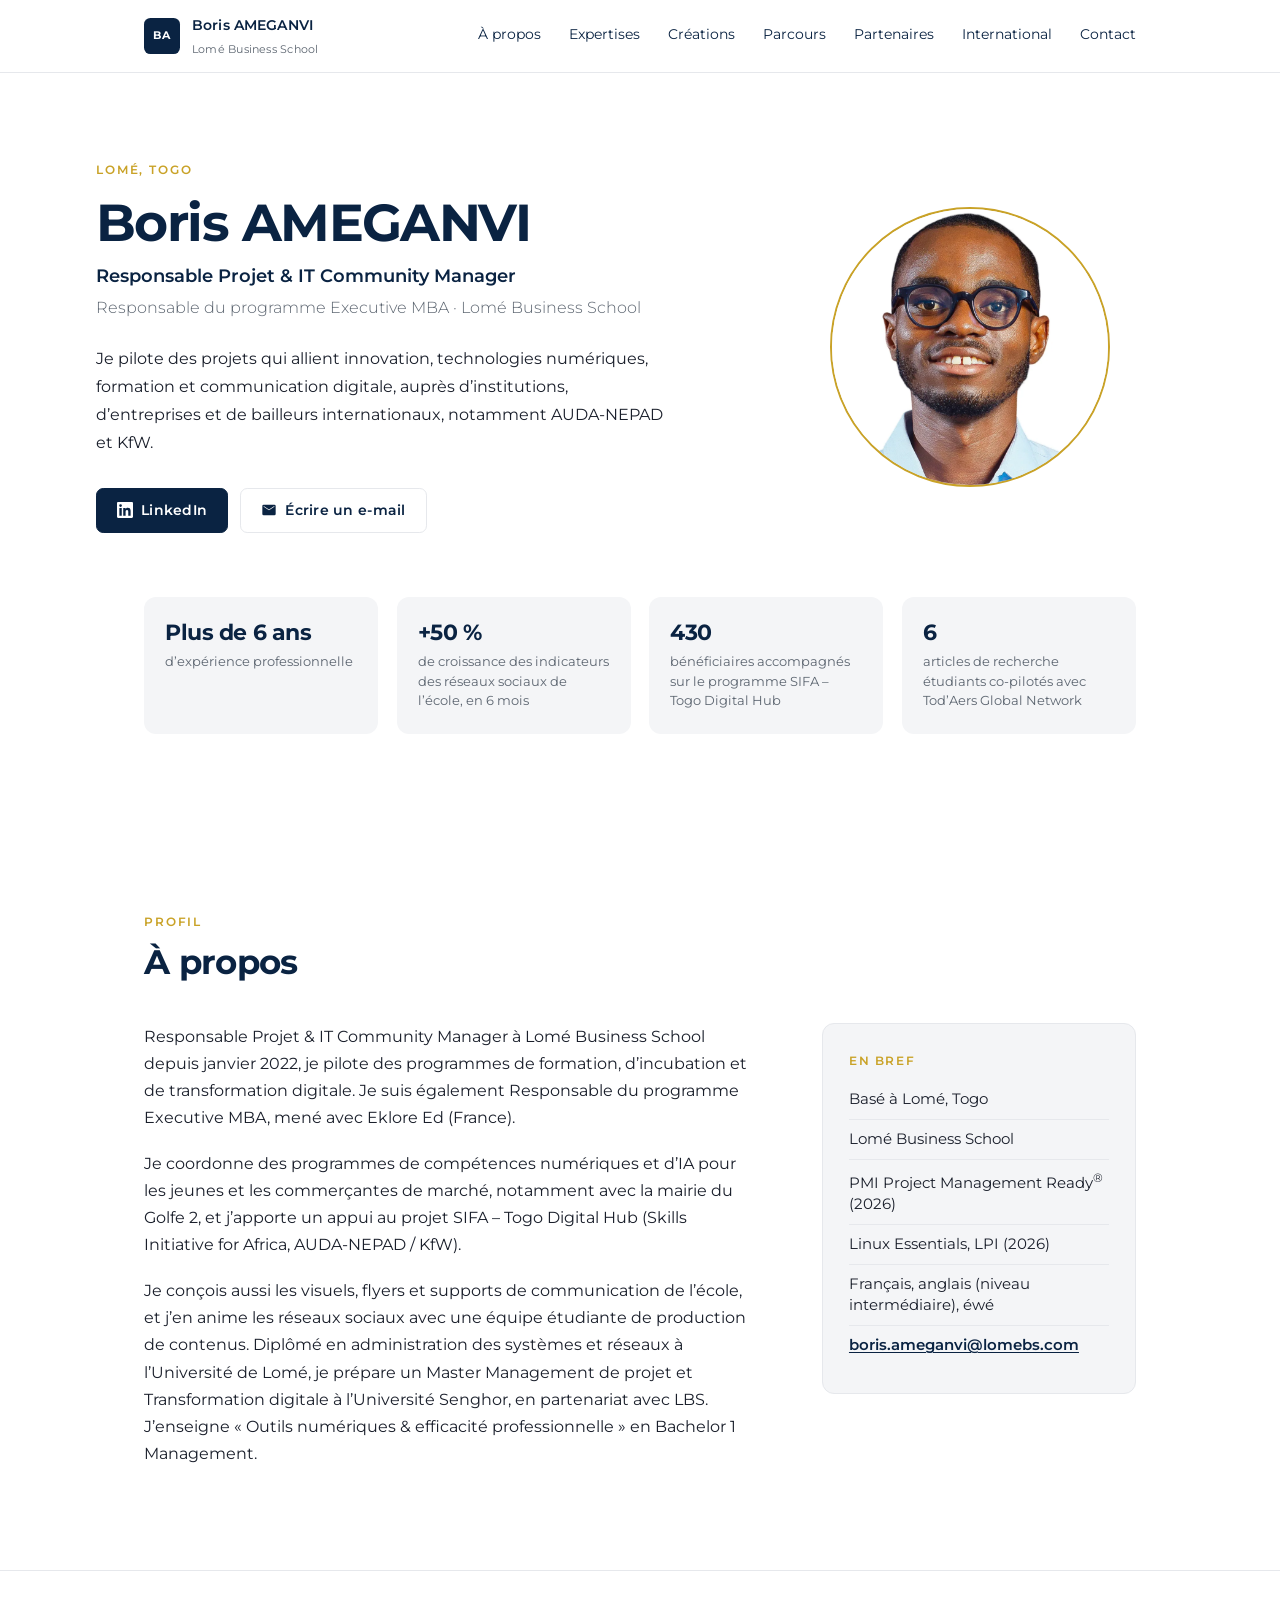
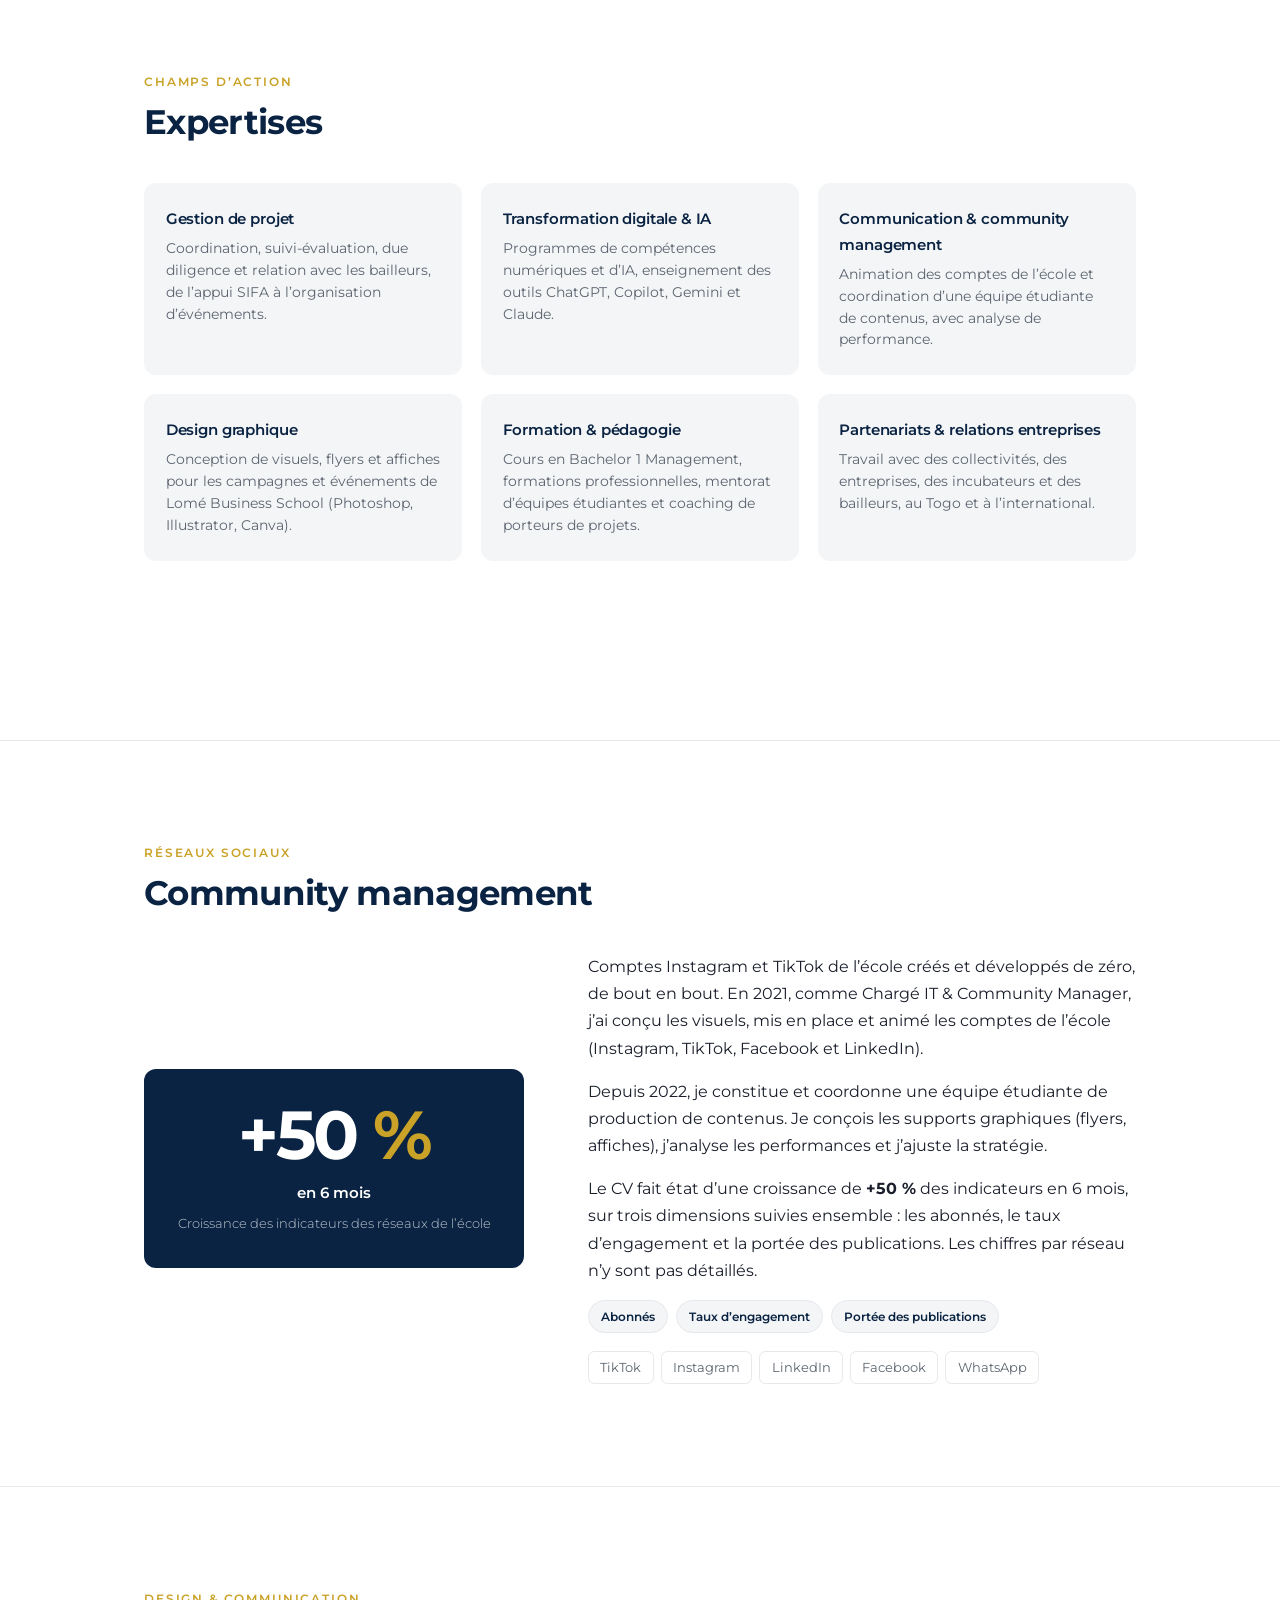
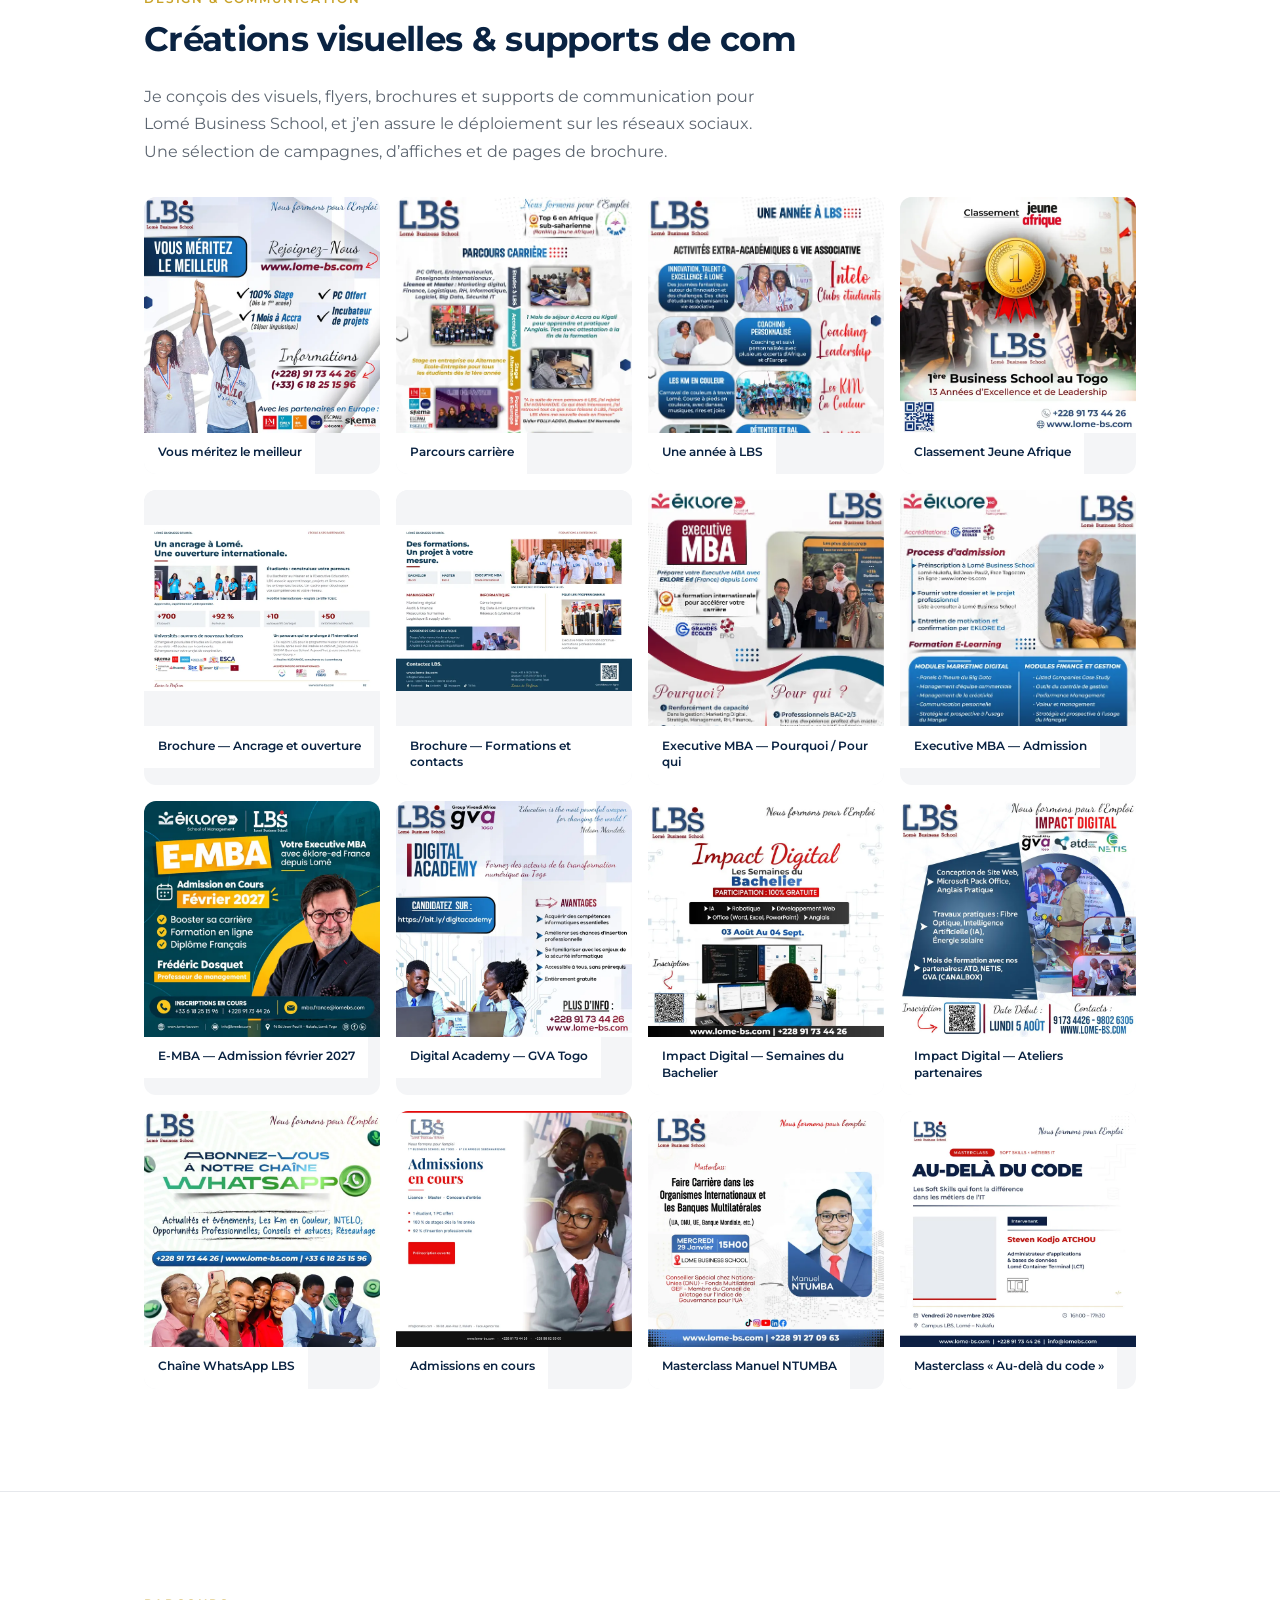
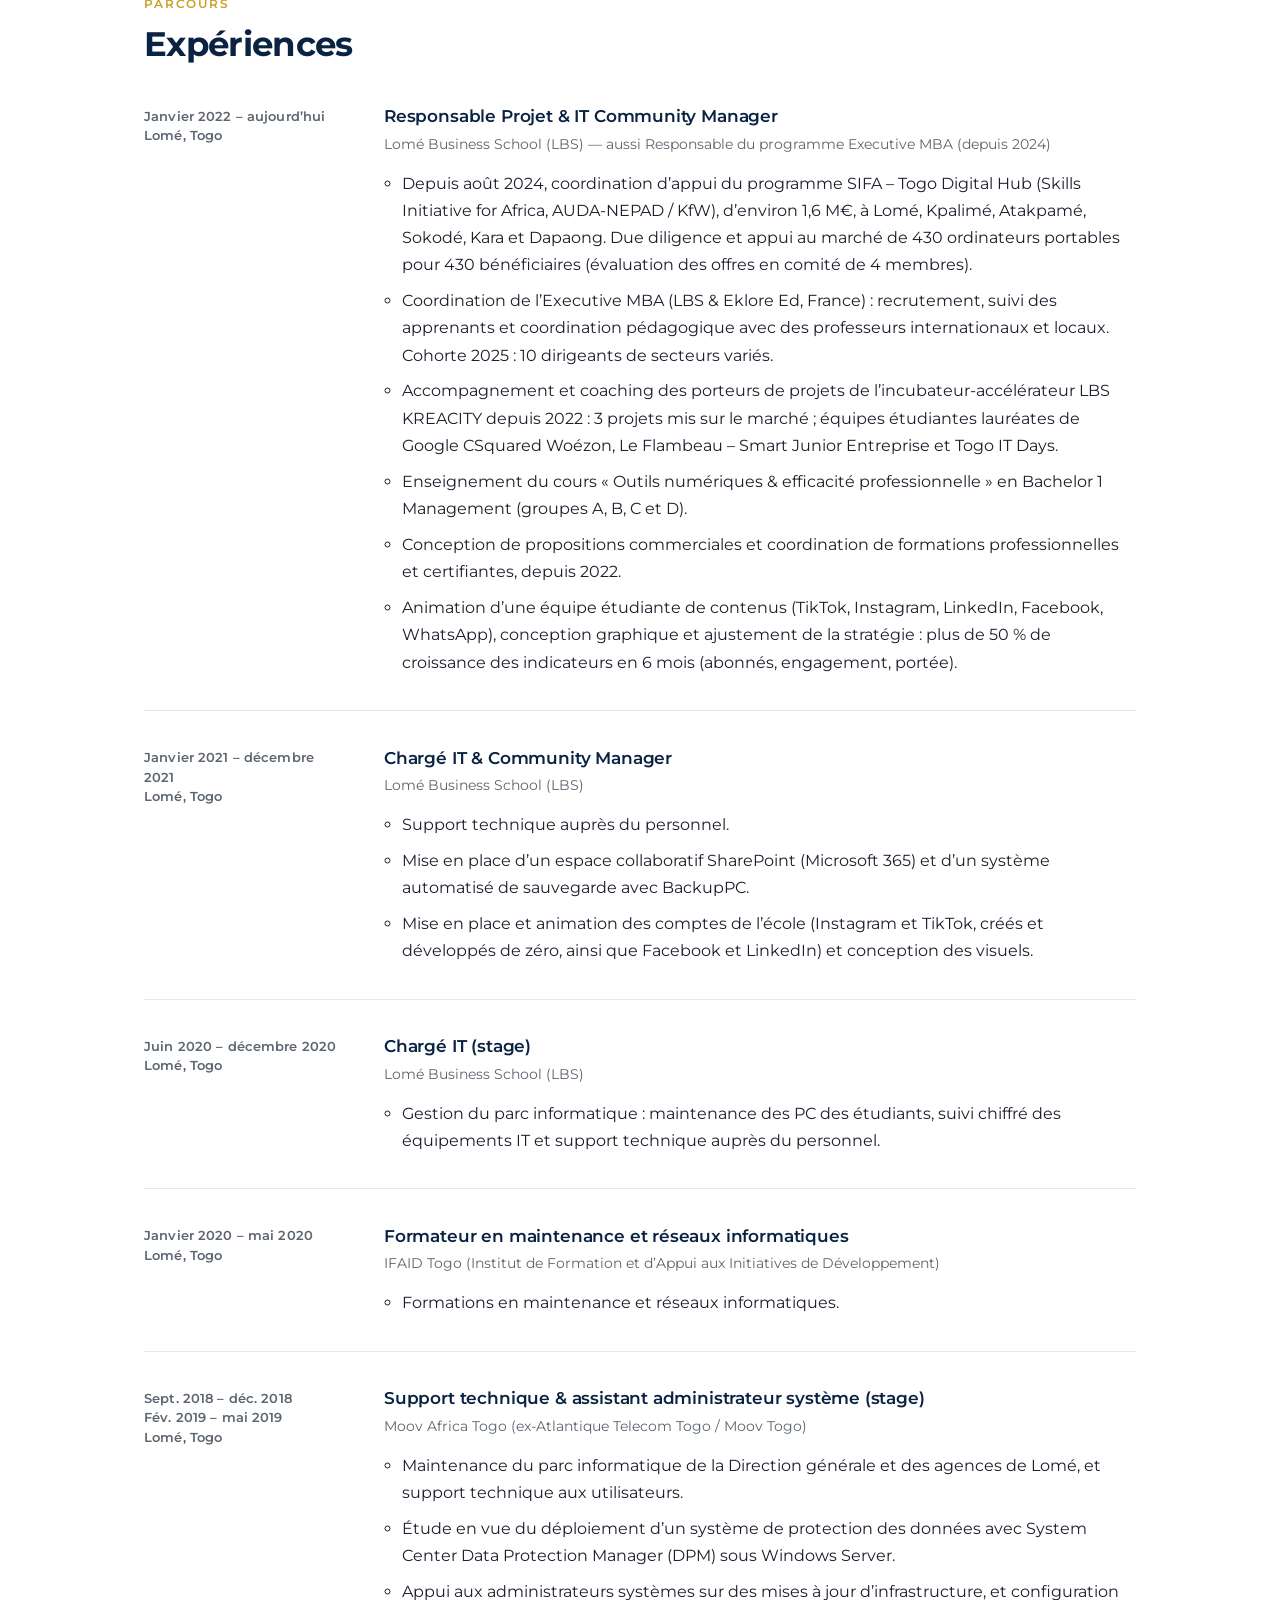
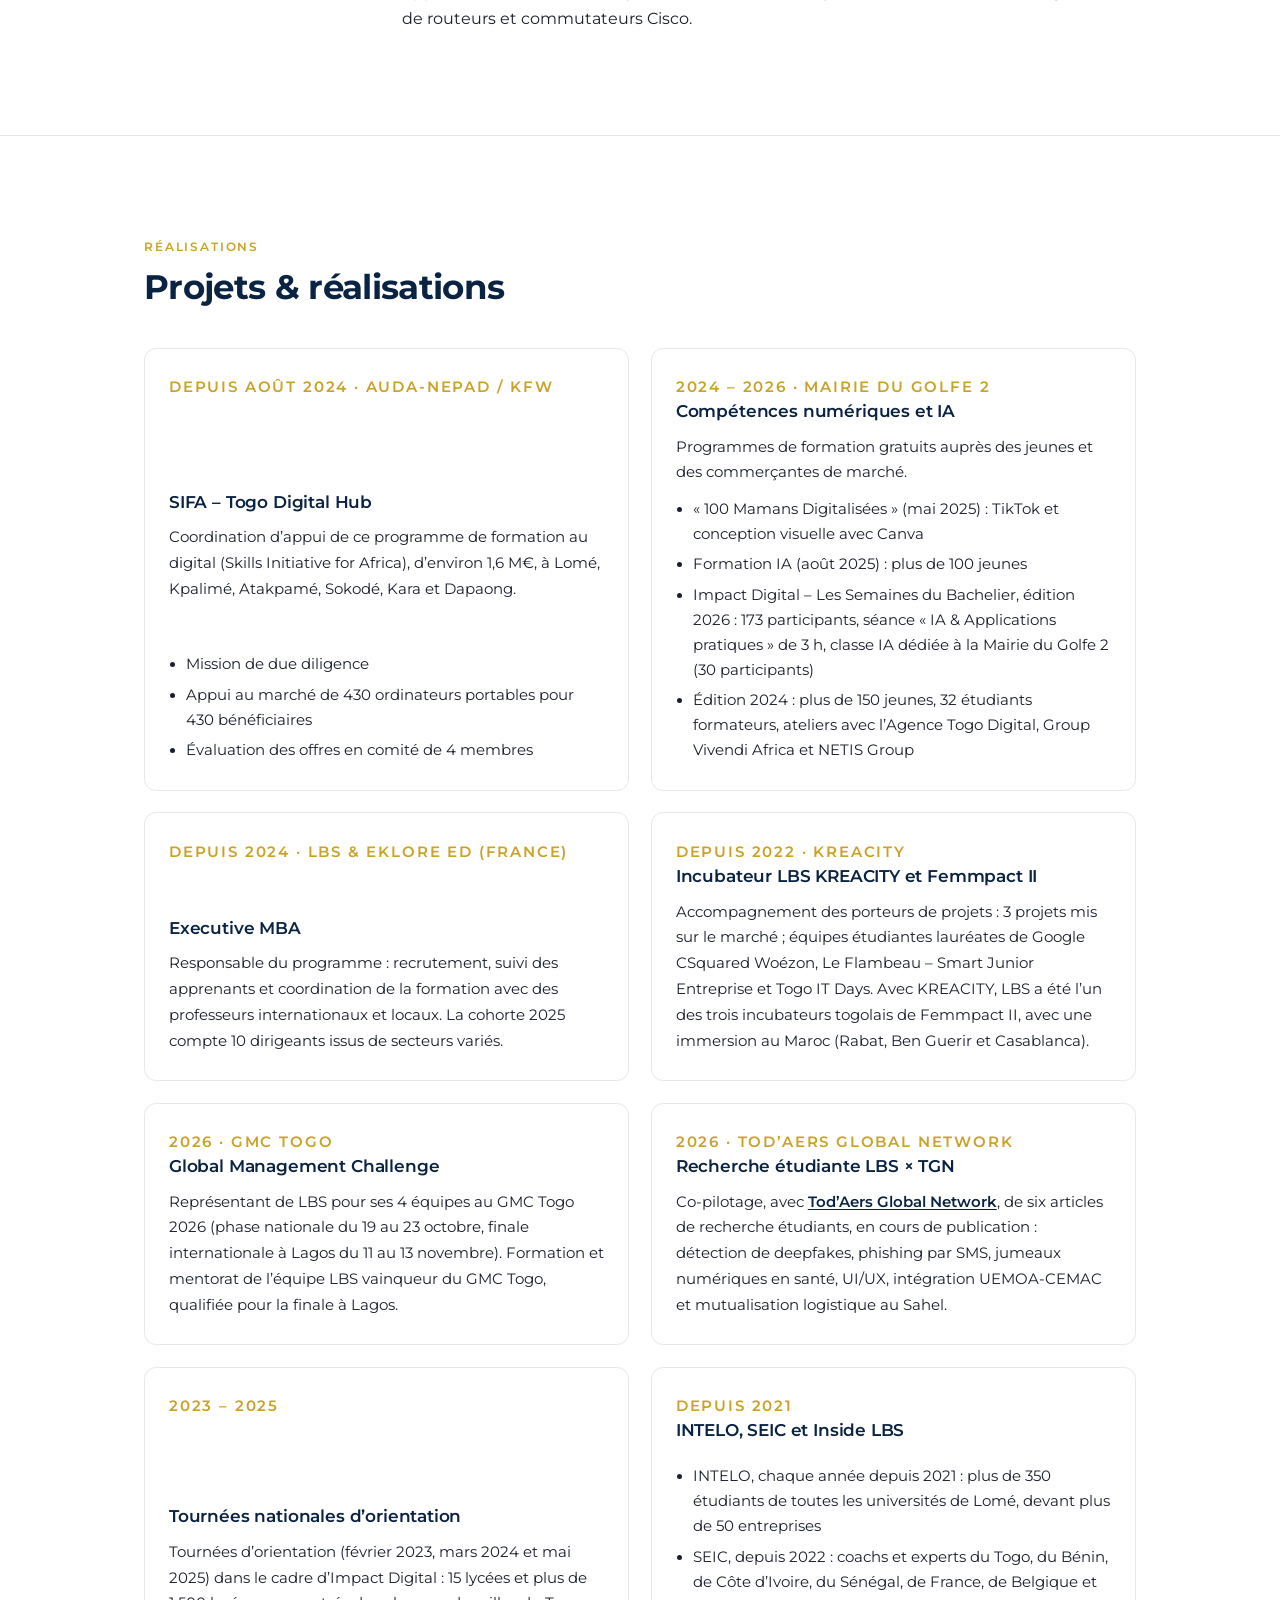
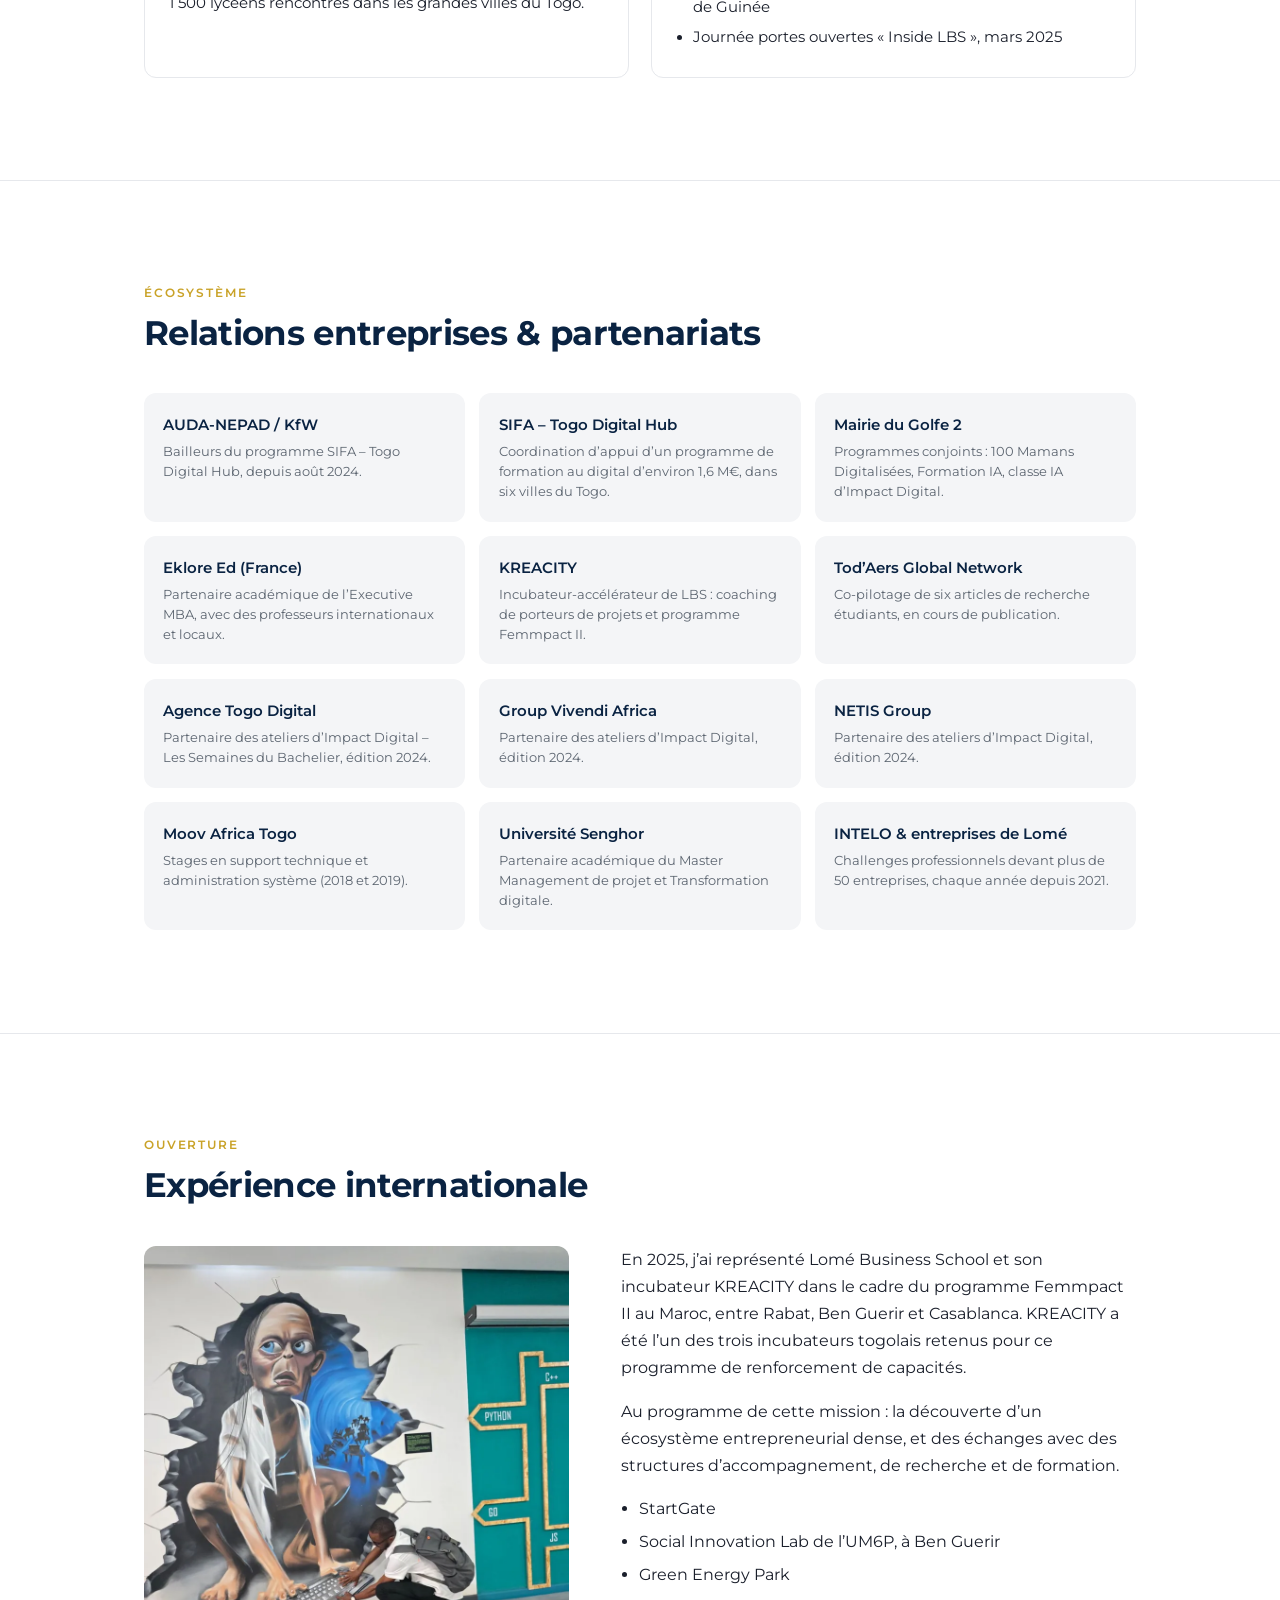
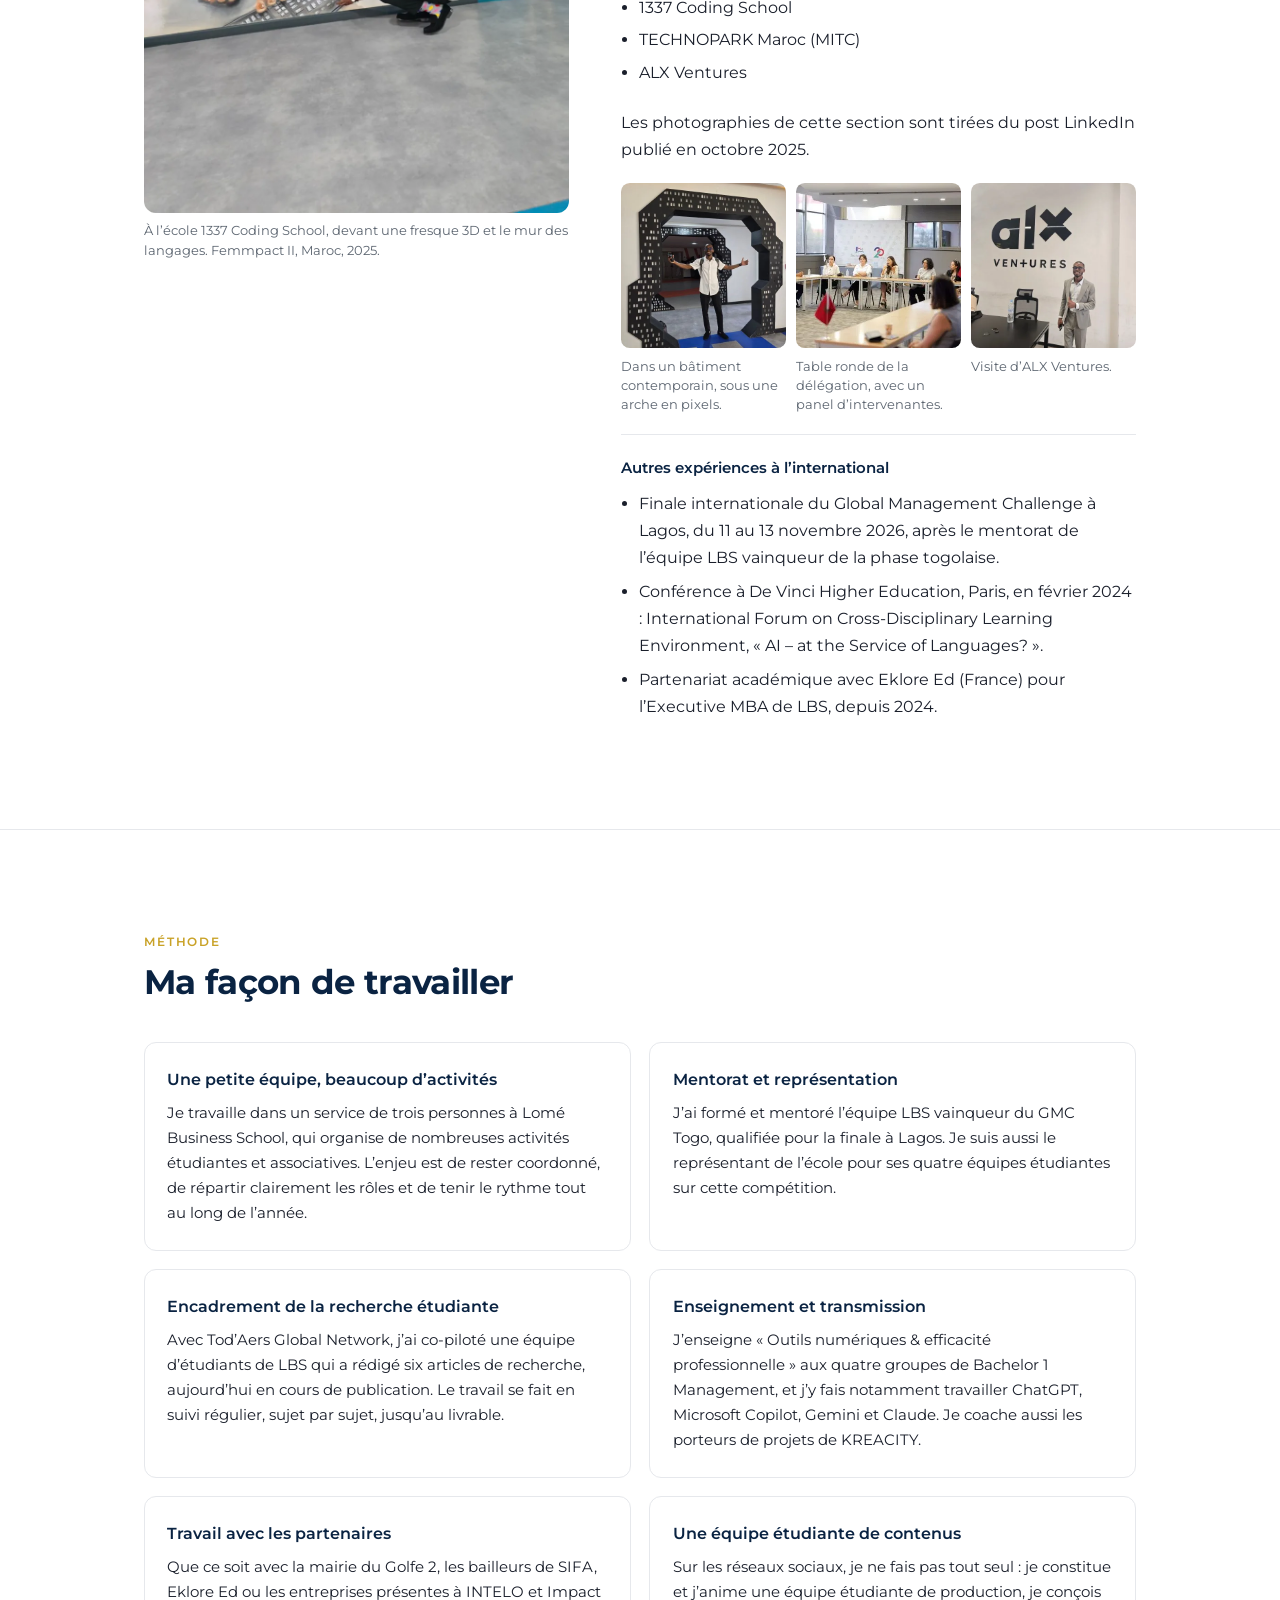
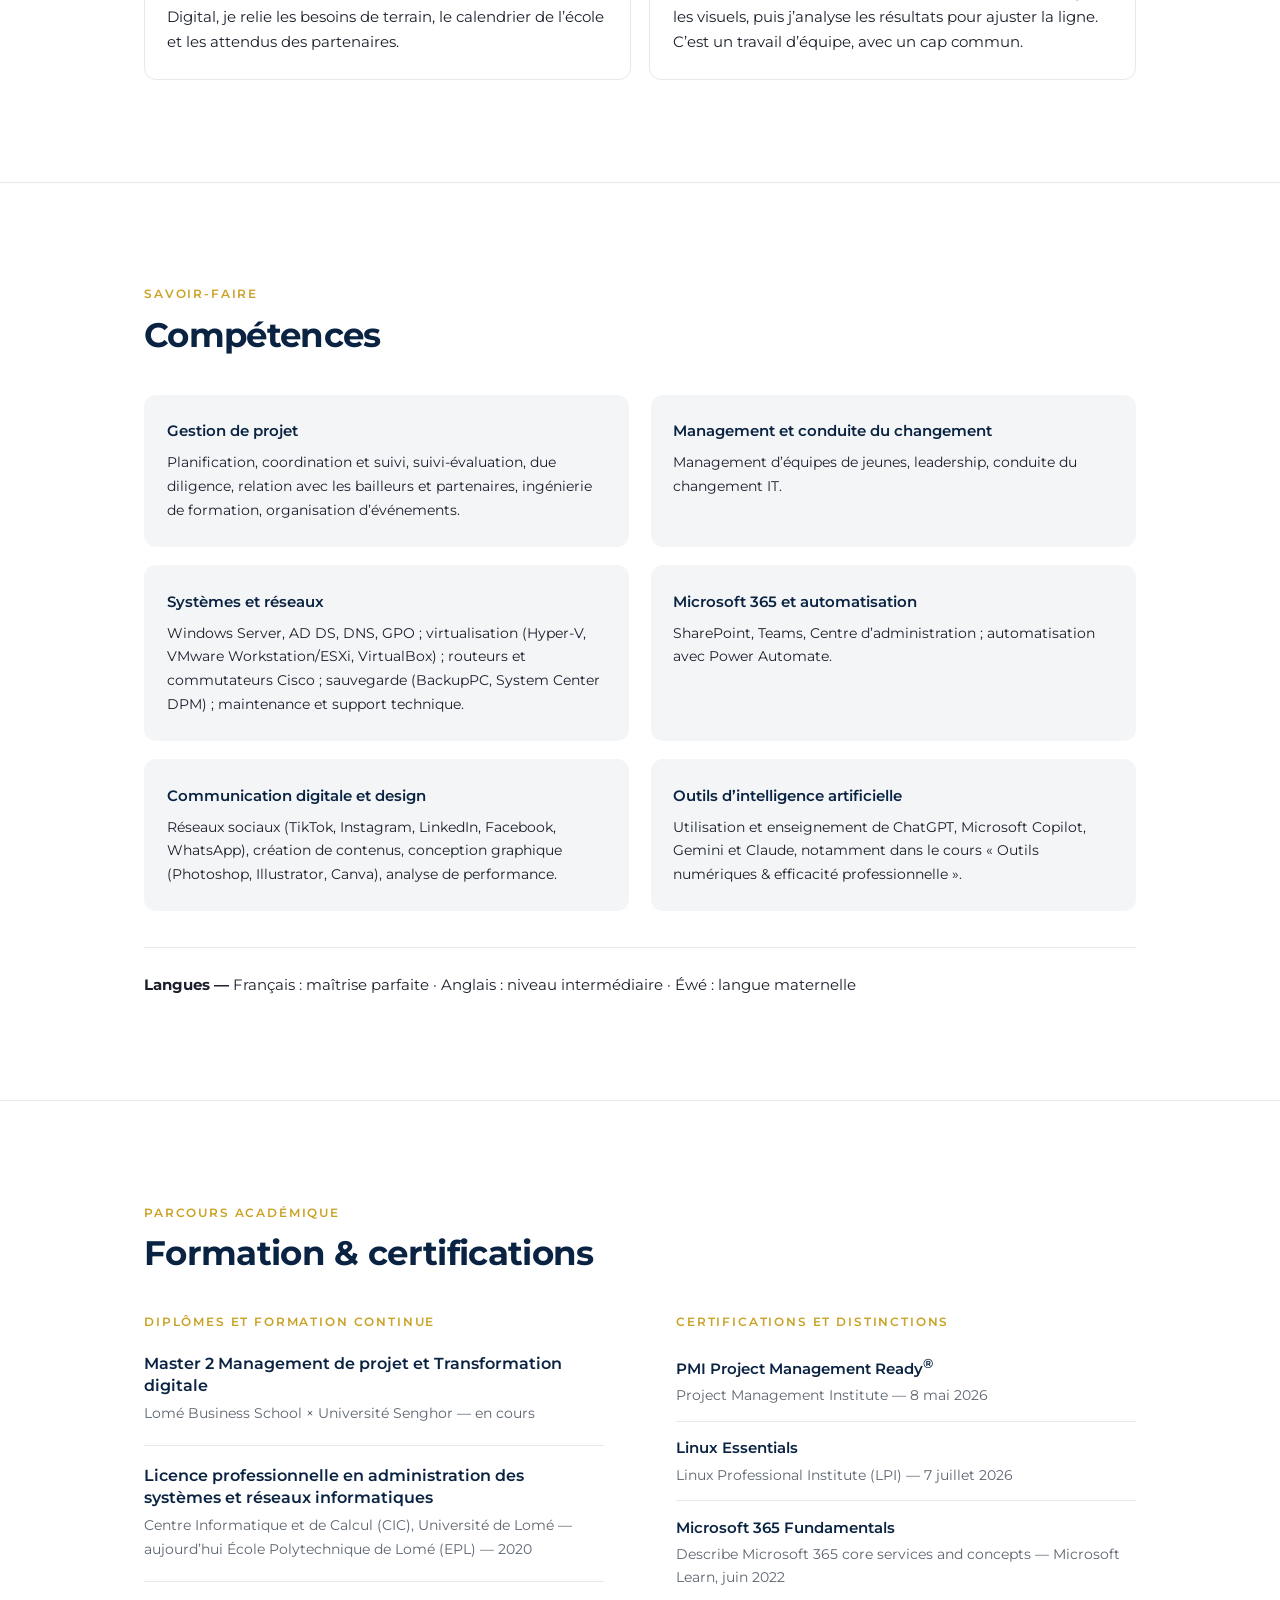
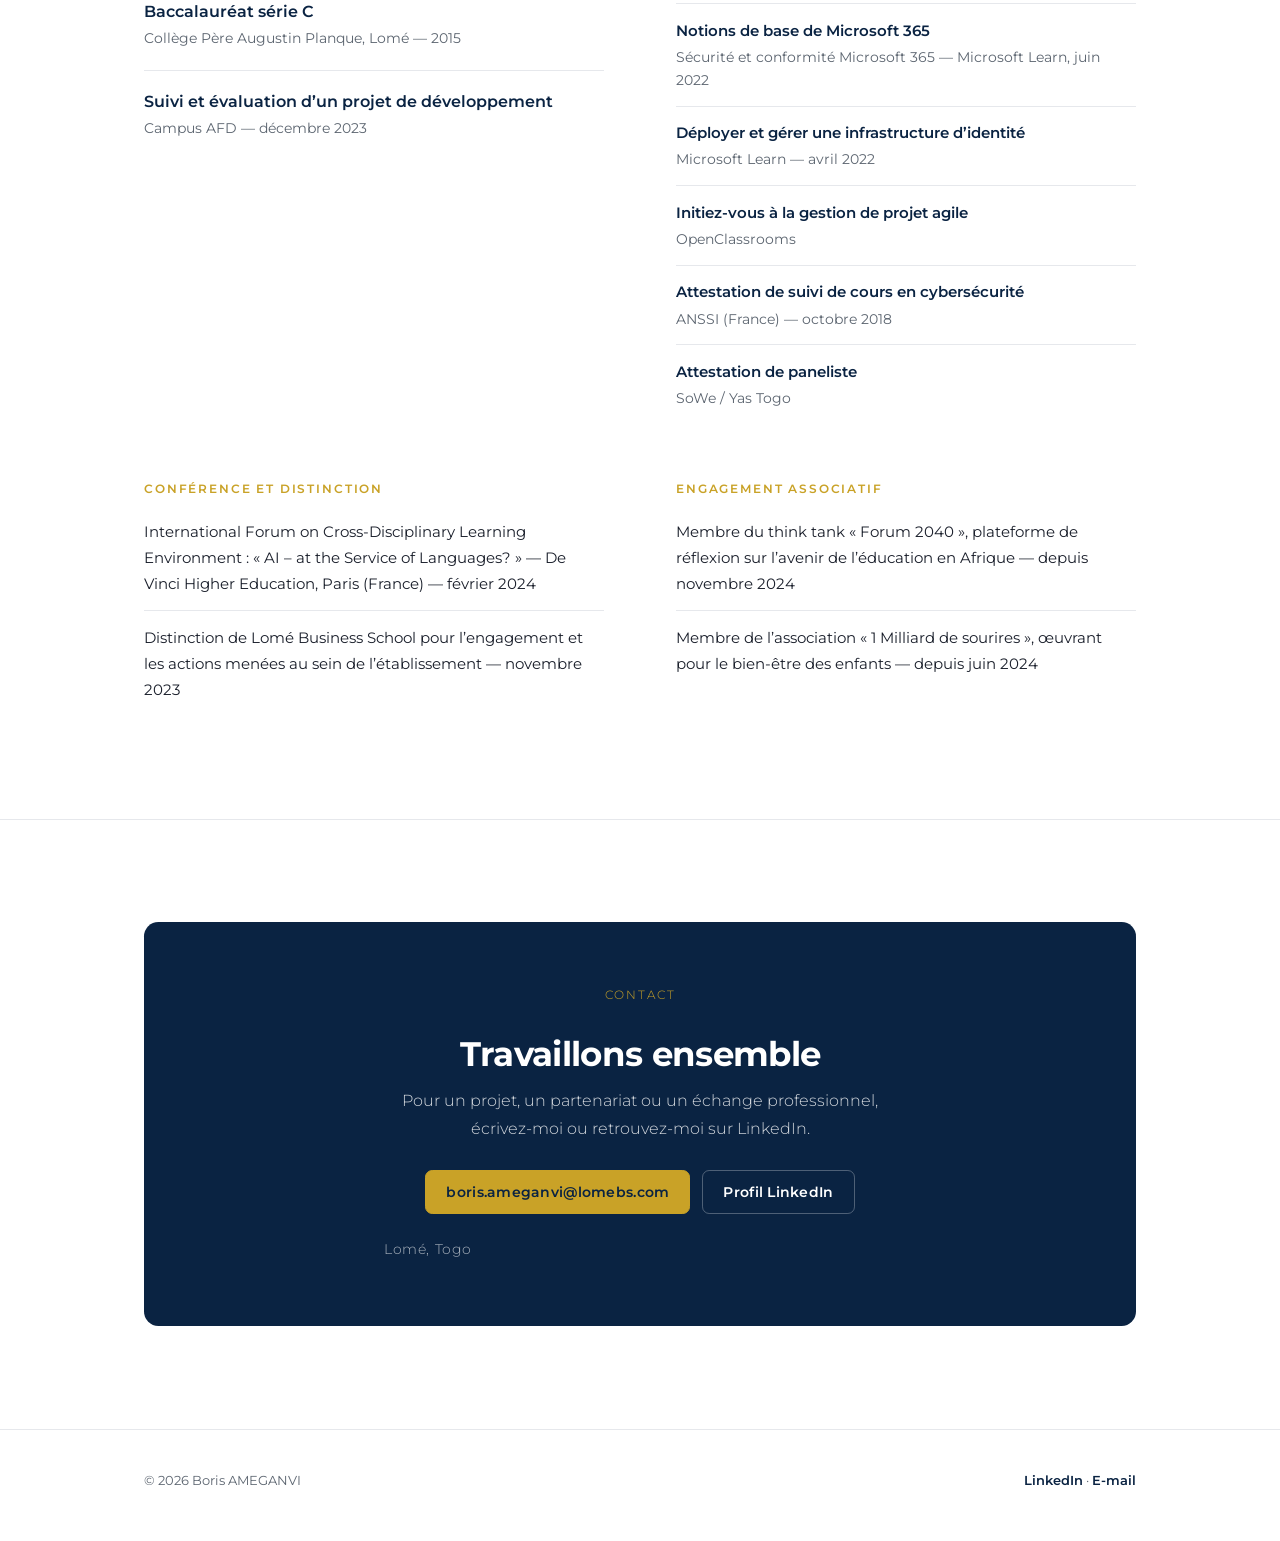
==== commit 8fbab327: "Portfolio v2 : expertises, galerie, CM, partenariats, international" ====
--- a/index.html
+++ b/index.html
@@ -4,13 +4,13 @@
   <meta charset="utf-8">
   <meta name="viewport" content="width=device-width, initial-scale=1">
   <title>Boris AMEGANVI — Responsable Projet &amp; IT Community Manager</title>
-  <meta name="description" content="Portfolio de Boris AMEGANVI, Responsable Projet &amp; IT Community Manager et Responsable du programme Executive MBA à Lomé Business School (Togo). Gestion de projet, transformation digitale, formation et partenariats internationaux.">
+  <meta name="description" content="Portfolio de Boris AMEGANVI, Responsable Projet &amp; IT Community Manager et Responsable du programme Executive MBA à Lomé Business School (Togo). Gestion de projet, transformation digitale, communication, design et partenariats.">
   <meta name="author" content="Boris AMEGANVI">
   <meta name="robots" content="index, follow">
   <link rel="canonical" href="https://boris-y-ameganvi.github.io/">
   <meta property="og:url" content="https://boris-y-ameganvi.github.io/">
   <meta property="og:title" content="Boris AMEGANVI — Responsable Projet &amp; IT Community Manager">
-  <meta property="og:description" content="Responsable Projet &amp; IT Community Manager et Responsable du programme Executive MBA à Lomé Business School (Lomé, Togo). Gestion de projet, transformation digitale et formation.">
+  <meta property="og:description" content="Responsable Projet &amp; IT Community Manager et Responsable du programme Executive MBA à Lomé Business School (Lomé, Togo). Gestion de projet, transformation digitale, communication et partenariats.">
   <meta property="og:type" content="website">
   <meta property="og:locale" content="fr_FR">
   <meta property="og:image" content="https://boris-y-ameganvi.github.io/og-image.jpg">
@@ -62,10 +62,11 @@
       <label for="nav-toggle" class="nav-btn">Menu</label>
       <nav class="site-nav" aria-label="Navigation principale">
         <a href="#apropos">À propos</a>
-        <a href="#experiences">Expériences</a>
-        <a href="#projets">Projets</a>
-        <a href="#competences">Compétences</a>
-        <a href="#formation">Formation</a>
+        <a href="#expertises">Expertises</a>
+        <a href="#creations">Créations</a>
+        <a href="#experiences">Parcours</a>
+        <a href="#partenaires">Partenaires</a>
+        <a href="#international">International</a>
         <a href="#contact">Contact</a>
       </nav>
     </div>
@@ -105,9 +106,9 @@
     <div class="wrap">
       <div class="figures" aria-label="Repères">
         <div><strong>Plus de 6 ans</strong><span>d’expérience professionnelle</span></div>
+        <div><strong>+50&nbsp;%</strong><span>de croissance des indicateurs des réseaux sociaux de l’école, en 6 mois</span></div>
         <div><strong>430</strong><span>bénéficiaires accompagnés sur le programme SIFA – Togo Digital Hub</span></div>
         <div><strong>6</strong><span>articles de recherche étudiants co-pilotés avec Tod’Aers Global Network</span></div>
-        <div><strong>10</strong><span>dirigeants de la cohorte 2025 de l’Executive MBA</span></div>
       </div>
     </div>
 
@@ -115,11 +116,11 @@
       <div class="wrap">
         <p class="section-kicker">Profil</p>
         <h2 class="section-title">À propos</h2>
-        <div class="about-grid">
+        <div class="about-grid reveal">
           <div class="about-text">
             <p>Responsable Projet &amp; IT Community Manager à Lomé Business School depuis janvier 2022, je pilote des programmes de formation, d’incubation et de transformation digitale. Je suis également Responsable du programme Executive MBA, mené avec Eklore Ed (France).</p>
             <p>Je coordonne des programmes de compétences numériques et d’IA pour les jeunes et les commerçantes de marché, notamment avec la mairie du Golfe&nbsp;2, et j’apporte un appui au projet SIFA – Togo Digital Hub (Skills Initiative for Africa, AUDA-NEPAD / KfW).</p>
-            <p>Diplômé en administration des systèmes et réseaux à l’Université de Lomé, je prépare un Master Management de projet et Transformation digitale à l’Université Senghor, en partenariat avec LBS. J’enseigne «&nbsp;Outils numériques &amp; efficacité professionnelle&nbsp;» en Bachelor 1 Management, et j’utilise notamment ChatGPT, Microsoft Copilot, Gemini et Claude.</p>
+            <p>Je conçois aussi les visuels, flyers et supports de communication de l’école, et j’en anime les réseaux sociaux avec une équipe étudiante de production de contenus. Diplômé en administration des systèmes et réseaux à l’Université de Lomé, je prépare un Master Management de projet et Transformation digitale à l’Université Senghor, en partenariat avec LBS. J’enseigne «&nbsp;Outils numériques &amp; efficacité professionnelle&nbsp;» en Bachelor 1 Management.</p>
           </div>
           <aside class="aside-card">
             <h3>En bref</h3>
@@ -136,11 +137,149 @@
       </div>
     </section>
 
+    <section class="section" id="expertises">
+      <div class="wrap">
+        <p class="section-kicker">Champs d’action</p>
+        <h2 class="section-title">Expertises</h2>
+        <div class="expertise-grid reveal">
+          <article class="exp-card">
+            <h3>Gestion de projet</h3>
+            <p>Coordination, suivi-évaluation, due diligence et relation avec les bailleurs, de l’appui SIFA à l’organisation d’événements.</p>
+          </article>
+          <article class="exp-card">
+            <h3>Transformation digitale &amp; IA</h3>
+            <p>Programmes de compétences numériques et d’IA, enseignement des outils ChatGPT, Copilot, Gemini et Claude.</p>
+          </article>
+          <article class="exp-card">
+            <h3>Communication &amp; community management</h3>
+            <p>Animation des comptes de l’école et coordination d’une équipe étudiante de contenus, avec analyse de performance.</p>
+          </article>
+          <article class="exp-card">
+            <h3>Design graphique</h3>
+            <p>Conception de visuels, flyers et affiches pour les campagnes et événements de Lomé Business School (Photoshop, Illustrator, Canva).</p>
+          </article>
+          <article class="exp-card">
+            <h3>Formation &amp; pédagogie</h3>
+            <p>Cours en Bachelor 1 Management, formations professionnelles, mentorat d’équipes étudiantes et coaching de porteurs de projets.</p>
+          </article>
+          <article class="exp-card">
+            <h3>Partenariats &amp; relations entreprises</h3>
+            <p>Travail avec des collectivités, des entreprises, des incubateurs et des bailleurs, au Togo et à l’international.</p>
+          </article>
+        </div>
+      </div>
+    </section>
+
+    <section class="section" id="community">
+      <div class="wrap">
+        <p class="section-kicker">Réseaux sociaux</p>
+        <h2 class="section-title">Community management</h2>
+        <div class="cm-panel reveal">
+          <div class="cm-kpi">
+            <strong>+50&nbsp;<span>%</span></strong>
+            <em>en 6 mois</em>
+            <p>Croissance des indicateurs des réseaux de l’école</p>
+          </div>
+          <div class="cm-copy">
+            <p>Comptes Instagram et TikTok de l’école créés et développés de zéro, de bout en bout. En 2021, comme Chargé IT &amp; Community Manager, j’ai conçu les visuels, mis en place et animé les comptes de l’école (Instagram, TikTok, Facebook et LinkedIn).</p>
+            <p>Depuis 2022, je constitue et coordonne une équipe étudiante de production de contenus. Je conçois les supports graphiques (flyers, affiches), j’analyse les performances et j’ajuste la stratégie.</p>
+            <p>Le CV fait état d’une croissance de <strong>+50&nbsp;%</strong> des indicateurs en 6 mois, sur trois dimensions suivies ensemble&nbsp;: les abonnés, le taux d’engagement et la portée des publications. Les chiffres par réseau n’y sont pas détaillés.</p>
+            <ul class="cm-scope">
+              <li>Abonnés</li>
+              <li>Taux d’engagement</li>
+              <li>Portée des publications</li>
+            </ul>
+            <ul class="networks" aria-label="Réseaux animés">
+              <li>TikTok</li>
+              <li>Instagram</li>
+              <li>LinkedIn</li>
+              <li>Facebook</li>
+              <li>WhatsApp</li>
+            </ul>
+          </div>
+        </div>
+      </div>
+    </section>
+
+    <section class="section" id="creations">
+      <div class="wrap">
+        <p class="section-kicker">Design &amp; communication</p>
+        <h2 class="section-title">Créations visuelles &amp; supports de com</h2>
+        <p class="gallery-intro">Je conçois des visuels, flyers, brochures et supports de communication pour Lomé Business School, et j’en assure le déploiement sur les réseaux sociaux. Une sélection de campagnes, d’affiches et de pages de brochure.</p>
+        <div class="gallery reveal" id="galerie">
+          <button type="button" data-full="visuel-meritez-le-meilleur.webp" data-caption="Campagne « Vous méritez le meilleur » : stage dès la 1re année, PC offert, séjour linguistique à Accra et incubateur de projets.">
+            <img src="visuel-meritez-le-meilleur-thumb.webp" width="720" height="720" alt="Visuel de campagne LBS, Vous méritez le meilleur" loading="lazy">
+            <span class="cap">Vous méritez le meilleur</span>
+          </button>
+          <button type="button" data-full="visuel-parcours-carriere.webp" data-caption="Affiche « Parcours carrière » : études à LBS, séjour linguistique, stage et poursuites en Europe.">
+            <img src="visuel-parcours-carriere-thumb.webp" width="507" height="720" alt="Affiche Parcours carrière de Lomé Business School" loading="lazy">
+            <span class="cap">Parcours carrière</span>
+          </button>
+          <button type="button" data-full="visuel-une-annee-lbs.webp" data-caption="Affiche « Une année à LBS » : activités extra-académiques et vie associative (INTELO, coaching, Les KM en couleur, bal de fin d’année).">
+            <img src="visuel-une-annee-lbs-thumb.webp" width="507" height="720" alt="Affiche Une année à LBS, vie associative et activités extra-académiques" loading="lazy">
+            <span class="cap">Une année à LBS</span>
+          </button>
+          <button type="button" data-full="visuel-classement.webp" data-caption="Post de célébration du classement Jeune Afrique : LBS, 1re Business School au Togo.">
+            <img src="visuel-classement-thumb.webp" width="720" height="720" alt="Visuel Classement Jeune Afrique, 1re Business School au Togo" loading="lazy">
+            <span class="cap">Classement Jeune Afrique</span>
+          </button>
+          <button type="button" class="wide" data-full="visuel-brochure-ancrage.webp" data-caption="Page de brochure « Un ancrage à Lomé. Une ouverture internationale. » : partenaires universitaires et chiffres clés de l’école.">
+            <img src="visuel-brochure-ancrage-thumb.webp" width="720" height="507" alt="Page de brochure LBS, Un ancrage à Lomé, une ouverture internationale" loading="lazy">
+            <span class="cap">Brochure — Ancrage et ouverture</span>
+          </button>
+          <button type="button" class="wide" data-full="visuel-brochure-formations.webp" data-caption="Page de brochure « Des formations. Un projet à votre mesure. » : programmes Bachelor, Master et Executive MBA, et contacts de l’école.">
+            <img src="visuel-brochure-formations-thumb.webp" width="720" height="507" alt="Page de brochure LBS, Des formations, un projet à votre mesure" loading="lazy">
+            <span class="cap">Brochure — Formations et contacts</span>
+          </button>
+          <button type="button" data-full="visuel-emba-pourquoi.webp" data-caption="Affiche Executive MBA LBS × Eklore Ed — Pourquoi et pour qui.">
+            <img src="visuel-emba-pourquoi-thumb.webp" width="509" height="720" alt="Affiche Executive MBA LBS et Eklore Ed, volets Pourquoi et Pour qui" loading="lazy">
+            <span class="cap">Executive MBA — Pourquoi / Pour qui</span>
+          </button>
+          <button type="button" data-full="visuel-emba-admission.webp" data-caption="Affiche Executive MBA LBS × Eklore Ed — Processus d’admission et modules.">
+            <img src="visuel-emba-admission-thumb.webp" width="509" height="720" alt="Affiche Executive MBA, processus d’admission et modules de formation" loading="lazy">
+            <span class="cap">Executive MBA — Admission</span>
+          </button>
+          <button type="button" data-full="visuel-emba-fevrier-2027.webp" data-caption="Campagne E-MBA, admission en cours pour février 2027, LBS × Eklore Ed.">
+            <img src="visuel-emba-fevrier-2027-thumb.webp" width="720" height="720" alt="Visuel de campagne E-MBA, admission février 2027" loading="lazy">
+            <span class="cap">E-MBA — Admission février 2027</span>
+          </button>
+          <button type="button" data-full="visuel-digital-academy.webp" data-caption="Affiche Digital Academy, formation gratuite aux compétences numériques, LBS × Group Vivendi Africa Togo.">
+            <img src="visuel-digital-academy-thumb.webp" width="720" height="720" alt="Affiche Digital Academy, LBS et Group Vivendi Africa Togo" loading="lazy">
+            <span class="cap">Digital Academy — GVA Togo</span>
+          </button>
+          <button type="button" data-full="visuel-impact-digital.webp" data-caption="Impact Digital – Les Semaines du Bachelier, formation gratuite (IA, robotique, web, Office, anglais).">
+            <img src="visuel-impact-digital-thumb.webp" width="720" height="720" alt="Affiche Impact Digital, Les Semaines du Bachelier" loading="lazy">
+            <span class="cap">Impact Digital — Semaines du Bachelier</span>
+          </button>
+          <button type="button" data-full="visuel-impact-digital-ateliers.webp" data-caption="Affiche Impact Digital (édition ateliers) : web, Pack Office, anglais, fibre, IA et énergie solaire, avec ATD, NETIS et GVA.">
+            <img src="visuel-impact-digital-ateliers-thumb.webp" width="720" height="720" alt="Affiche Impact Digital, ateliers pratiques avec ATD, NETIS et GVA" loading="lazy">
+            <span class="cap">Impact Digital — Ateliers partenaires</span>
+          </button>
+          <button type="button" data-full="visuel-whatsapp.webp" data-caption="Visuel d’invitation à la chaîne WhatsApp de Lomé Business School (actualités, événements, opportunités).">
+            <img src="visuel-whatsapp-thumb.webp" width="720" height="720" alt="Visuel Abonnez-vous à notre chaîne WhatsApp, Lomé Business School" loading="lazy">
+            <span class="cap">Chaîne WhatsApp LBS</span>
+          </button>
+          <button type="button" data-full="visuel-admissions-1.webp" data-caption="Campagne « Admissions en cours » de Lomé Business School (licence, master, concours d’entrée).">
+            <img src="visuel-admissions-1-thumb.webp" width="720" height="720" alt="Visuel Admissions en cours, version campus" loading="lazy">
+            <span class="cap">Admissions en cours</span>
+          </button>
+          <button type="button" data-full="visuel-masterclass-ntumba.webp" data-caption="Affiche de la masterclass « Faire carrière dans les organismes internationaux et les banques multilatérales », avec Manuel NTUMBA.">
+            <img src="visuel-masterclass-ntumba-thumb.webp" width="720" height="720" alt="Affiche de la masterclass avec Manuel NTUMBA" loading="lazy">
+            <span class="cap">Masterclass Manuel NTUMBA</span>
+          </button>
+          <button type="button" data-full="visuel-masterclass-atchou.webp" data-caption="Affiche de la masterclass « Au-delà du code », avec Steven Kodjo ATCHOU, le 20 novembre 2026.">
+            <img src="visuel-masterclass-atchou-thumb.webp" width="720" height="720" alt="Affiche de la masterclass Au-delà du code" loading="lazy">
+            <span class="cap">Masterclass « Au-delà du code »</span>
+          </button>
+        </div>
+      </div>
+    </section>
+
     <section class="section" id="experiences">
       <div class="wrap">
         <p class="section-kicker">Parcours</p>
         <h2 class="section-title">Expériences</h2>
-        <ol class="timeline">
+        <ol class="timeline reveal">
           <li class="job">
             <p class="job-dates">Janvier 2022 – aujourd’hui<br>Lomé, Togo</p>
             <div>
@@ -164,7 +303,7 @@
               <ul>
                 <li>Support technique auprès du personnel.</li>
                 <li>Mise en place d’un espace collaboratif SharePoint (Microsoft 365) et d’un système automatisé de sauvegarde avec BackupPC.</li>
-                <li>Création et animation des comptes de l’école (Instagram, TikTok, Facebook, LinkedIn) et conception des visuels.</li>
+                <li>Mise en place et animation des comptes de l’école (Instagram et TikTok, créés et développés de zéro, ainsi que Facebook et LinkedIn) et conception des visuels.</li>
               </ul>
             </div>
           </li>
@@ -208,7 +347,7 @@
       <div class="wrap">
         <p class="section-kicker">Réalisations</p>
         <h2 class="section-title">Projets &amp; réalisations</h2>
-        <div class="cards">
+        <div class="cards reveal">
           <article class="card">
             <p class="card-meta">Depuis août 2024 · AUDA-NEPAD / KfW</p>
             <h3>SIFA – Togo Digital Hub</h3>
@@ -238,7 +377,7 @@
           <article class="card">
             <p class="card-meta">Depuis 2022 · KREACITY</p>
             <h3>Incubateur LBS KREACITY et Femmpact II</h3>
-            <p>Accompagnement des porteurs de projets : 3 projets mis sur le marché ; équipes étudiantes lauréates de Google CSquared Woézon, Le Flambeau – Smart Junior Entreprise et Togo IT Days. Avec KREACITY, LBS a été l’un des trois incubateurs togolais de Femmpact II, avec une immersion au Maroc (Rabat et Benguerir).</p>
+            <p>Accompagnement des porteurs de projets : 3 projets mis sur le marché ; équipes étudiantes lauréates de Google CSquared Woézon, Le Flambeau – Smart Junior Entreprise et Togo IT Days. Avec KREACITY, LBS a été l’un des trois incubateurs togolais de Femmpact II, avec une immersion au Maroc (Rabat, Ben Guerir et Casablanca).</p>
           </article>
           <article class="card">
             <p class="card-meta">2026 · GMC Togo</p>
@@ -268,11 +407,113 @@
       </div>
     </section>
 
+    <section class="section" id="partenaires">
+      <div class="wrap">
+        <p class="section-kicker">Écosystème</p>
+        <h2 class="section-title">Relations entreprises &amp; partenariats</h2>
+        <ul class="partners reveal">
+          <li><strong>AUDA-NEPAD / KfW</strong><span>Bailleurs du programme SIFA – Togo Digital Hub, depuis août 2024.</span></li>
+          <li><strong>SIFA – Togo Digital Hub</strong><span>Coordination d’appui d’un programme de formation au digital d’environ 1,6&nbsp;M€, dans six villes du Togo.</span></li>
+          <li><strong>Mairie du Golfe 2</strong><span>Programmes conjoints : 100 Mamans Digitalisées, Formation IA, classe IA d’Impact Digital.</span></li>
+          <li><strong>Eklore Ed (France)</strong><span>Partenaire académique de l’Executive MBA, avec des professeurs internationaux et locaux.</span></li>
+          <li><strong>KREACITY</strong><span>Incubateur-accélérateur de LBS : coaching de porteurs de projets et programme Femmpact II.</span></li>
+          <li><strong>Tod’Aers Global Network</strong><span>Co-pilotage de six articles de recherche étudiants, en cours de publication.</span></li>
+          <li><strong>Agence Togo Digital</strong><span>Partenaire des ateliers d’Impact Digital – Les Semaines du Bachelier, édition 2024.</span></li>
+          <li><strong>Group Vivendi Africa</strong><span>Partenaire des ateliers d’Impact Digital, édition 2024.</span></li>
+          <li><strong>NETIS Group</strong><span>Partenaire des ateliers d’Impact Digital, édition 2024.</span></li>
+          <li><strong>Moov Africa Togo</strong><span>Stages en support technique et administration système (2018 et 2019).</span></li>
+          <li><strong>Université Senghor</strong><span>Partenaire académique du Master Management de projet et Transformation digitale.</span></li>
+          <li><strong>INTELO &amp; entreprises de Lomé</strong><span>Challenges professionnels devant plus de 50 entreprises, chaque année depuis 2021.</span></li>
+        </ul>
+      </div>
+    </section>
+
+    <section class="section" id="international">
+      <div class="wrap">
+        <p class="section-kicker">Ouverture</p>
+        <h2 class="section-title">Expérience internationale</h2>
+        <div class="intl reveal">
+          <figure class="intl-lead">
+            <img src="maroc-1.webp" width="900" height="1200" alt="Boris AMEGANVI à l’école 1337 Coding School, devant une fresque 3D et le mur des langages de programmation (Python, Go, JS, C++)" loading="lazy">
+            <figcaption>À l’école 1337 Coding School, devant une fresque 3D et le mur des langages. Femmpact II, Maroc, 2025.</figcaption>
+          </figure>
+          <div class="intl-copy">
+            <p>En 2025, j’ai représenté Lomé Business School et son incubateur KREACITY dans le cadre du programme Femmpact II au Maroc, entre Rabat, Ben Guerir et Casablanca. KREACITY a été l’un des trois incubateurs togolais retenus pour ce programme de renforcement de capacités.</p>
+            <p>Au programme de cette mission : la découverte d’un écosystème entrepreneurial dense, et des échanges avec des structures d’accompagnement, de recherche et de formation.</p>
+            <ul class="intl-visits">
+              <li>StartGate</li>
+              <li>Social Innovation Lab de l’UM6P, à Ben Guerir</li>
+              <li>Green Energy Park</li>
+              <li>1337 Coding School</li>
+              <li>TECHNOPARK Maroc (MITC)</li>
+              <li>ALX Ventures</li>
+            </ul>
+            <p>Les photographies de cette section sont tirées du post LinkedIn publié en octobre 2025.</p>
+            <div class="intl-thumbs">
+              <figure>
+                <img src="maroc-2.webp" width="480" height="640" alt="Boris AMEGANVI dans un bâtiment contemporain, sous une arche en pixels" loading="lazy">
+                <figcaption>Dans un bâtiment contemporain, sous une arche en pixels.</figcaption>
+              </figure>
+              <figure>
+                <img src="maroc-3.webp" width="480" height="319" alt="Table ronde de la délégation Femmpact II, avec un panel d’intervenantes" loading="lazy">
+                <figcaption>Table ronde de la délégation, avec un panel d’intervenantes.</figcaption>
+              </figure>
+              <figure>
+                <img src="maroc-4.webp" width="480" height="640" alt="Boris AMEGANVI lors de la visite d’ALX Ventures" loading="lazy">
+                <figcaption>Visite d’ALX Ventures.</figcaption>
+              </figure>
+            </div>
+            <div class="intl-more">
+              <h3>Autres expériences à l’international</h3>
+              <ul>
+                <li>Finale internationale du Global Management Challenge à Lagos, du 11 au 13 novembre 2026, après le mentorat de l’équipe LBS vainqueur de la phase togolaise.</li>
+                <li>Conférence à De Vinci Higher Education, Paris, en février 2024 : International Forum on Cross-Disciplinary Learning Environment, «&nbsp;AI – at the Service of Languages?&nbsp;».</li>
+                <li>Partenariat académique avec Eklore Ed (France) pour l’Executive MBA de LBS, depuis 2024.</li>
+              </ul>
+            </div>
+          </div>
+        </div>
+      </div>
+    </section>
+
+    <section class="section" id="methode">
+      <div class="wrap">
+        <p class="section-kicker">Méthode</p>
+        <h2 class="section-title">Ma façon de travailler</h2>
+        <div class="work-grid reveal">
+          <article class="work-card">
+            <h3>Une petite équipe, beaucoup d’activités</h3>
+            <p>Je travaille dans un service de trois personnes à Lomé Business School, qui organise de nombreuses activités étudiantes et associatives. L’enjeu est de rester coordonné, de répartir clairement les rôles et de tenir le rythme tout au long de l’année.</p>
+          </article>
+          <article class="work-card">
+            <h3>Mentorat et représentation</h3>
+            <p>J’ai formé et mentoré l’équipe LBS vainqueur du GMC Togo, qualifiée pour la finale à Lagos. Je suis aussi le représentant de l’école pour ses quatre équipes étudiantes sur cette compétition.</p>
+          </article>
+          <article class="work-card">
+            <h3>Encadrement de la recherche étudiante</h3>
+            <p>Avec Tod’Aers Global Network, j’ai co-piloté une équipe d’étudiants de LBS qui a rédigé six articles de recherche, aujourd’hui en cours de publication. Le travail se fait en suivi régulier, sujet par sujet, jusqu’au livrable.</p>
+          </article>
+          <article class="work-card">
+            <h3>Enseignement et transmission</h3>
+            <p>J’enseigne «&nbsp;Outils numériques &amp; efficacité professionnelle&nbsp;» aux quatre groupes de Bachelor 1 Management, et j’y fais notamment travailler ChatGPT, Microsoft Copilot, Gemini et Claude. Je coache aussi les porteurs de projets de KREACITY.</p>
+          </article>
+          <article class="work-card">
+            <h3>Travail avec les partenaires</h3>
+            <p>Que ce soit avec la mairie du Golfe&nbsp;2, les bailleurs de SIFA, Eklore Ed ou les entreprises présentes à INTELO et Impact Digital, je relie les besoins de terrain, le calendrier de l’école et les attendus des partenaires.</p>
+          </article>
+          <article class="work-card">
+            <h3>Une équipe étudiante de contenus</h3>
+            <p>Sur les réseaux sociaux, je ne fais pas tout seul : je constitue et j’anime une équipe étudiante de production, je conçois les visuels, puis j’analyse les résultats pour ajuster la ligne. C’est un travail d’équipe, avec un cap commun.</p>
+          </article>
+        </div>
+      </div>
+    </section>
+
     <section class="section" id="competences">
       <div class="wrap">
         <p class="section-kicker">Savoir-faire</p>
         <h2 class="section-title">Compétences</h2>
-        <div class="skill-groups">
+        <div class="skill-groups reveal">
           <article class="skill">
             <h3>Gestion de projet</h3>
             <p>Planification, coordination et suivi, suivi-évaluation, due diligence, relation avec les bailleurs et partenaires, ingénierie de formation, organisation d’événements.</p>
@@ -290,7 +531,7 @@
             <p>SharePoint, Teams, Centre d’administration ; automatisation avec Power Automate.</p>
           </article>
           <article class="skill">
-            <h3>Communication digitale</h3>
+            <h3>Communication digitale et design</h3>
             <p>Réseaux sociaux (TikTok, Instagram, LinkedIn, Facebook, WhatsApp), création de contenus, conception graphique (Photoshop, Illustrator, Canva), analyse de performance.</p>
           </article>
           <article class="skill">
@@ -306,7 +547,7 @@
       <div class="wrap">
         <p class="section-kicker">Parcours académique</p>
         <h2 class="section-title">Formation &amp; certifications</h2>
-        <div class="two-col">
+        <div class="two-col reveal">
           <div>
             <p class="section-kicker subhead">Diplômes et formation continue</p>
             <ul class="edu">
@@ -366,7 +607,7 @@
             </ul>
           </div>
         </div>
-        <div class="two-col" style="margin-top:3.5rem;">
+        <div class="two-col reveal" style="margin-top:3.5rem;">
           <div>
             <p class="section-kicker subhead">Conférence et distinction</p>
             <ul class="plus-list">
@@ -407,13 +648,74 @@
       <p><a href="https://www.linkedin.com/in/boris-ameganvi" rel="noopener noreferrer" target="_blank">LinkedIn</a> · <a href="mailto:boris.ameganvi@lomebs.com">E-mail</a></p>
     </div>
   </footer>
+
+  <div class="lightbox" id="lightbox" hidden>
+    <button type="button" class="lb-btn lb-close" data-lb="close">Fermer</button>
+    <button type="button" class="lb-btn lb-prev" data-lb="prev" aria-label="Image précédente">Préc.</button>
+    <img alt="">
+    <button type="button" class="lb-btn lb-next" data-lb="next" aria-label="Image suivante">Suiv.</button>
+    <p></p>
+  </div>
+
   <script>
-    document.querySelectorAll(".site-nav a").forEach(function (link) {
-      link.addEventListener("click", function () {
-        var box = document.getElementById("nav-toggle");
-        if (box) box.checked = false;
+    (function () {
+      var navBox = document.getElementById("nav-toggle");
+      document.querySelectorAll(".site-nav a").forEach(function (link) {
+        link.addEventListener("click", function () {
+          if (navBox) navBox.checked = false;
+        });
       });
-    });
+
+      var reveals = document.querySelectorAll(".reveal");
+      if ("IntersectionObserver" in window) {
+        var io = new IntersectionObserver(function (entries) {
+          entries.forEach(function (e) {
+            if (e.isIntersecting) {
+              e.target.classList.add("is-in");
+              io.unobserve(e.target);
+            }
+          });
+        }, { threshold: 0.12 });
+        reveals.forEach(function (el) { io.observe(el); });
+      } else {
+        reveals.forEach(function (el) { el.classList.add("is-in"); });
+      }
+
+      var items = Array.prototype.slice.call(document.querySelectorAll("#galerie button[data-full]"));
+      var lb = document.getElementById("lightbox");
+      var lbImg = lb.querySelector("img");
+      var lbCap = lb.querySelector("p");
+      var idx = 0;
+
+      function openAt(i) {
+        idx = (i + items.length) % items.length;
+        var btn = items[idx];
+        lbImg.src = btn.getAttribute("data-full");
+        lbImg.alt = btn.querySelector("img").alt || "";
+        lbCap.textContent = btn.getAttribute("data-caption") || "";
+        lb.hidden = false;
+        lb.classList.add("is-open");
+      }
+      function closeLb() {
+        lb.classList.remove("is-open");
+        lb.hidden = true;
+        lbImg.removeAttribute("src");
+      }
+      items.forEach(function (btn, i) {
+        btn.addEventListener("click", function () { openAt(i); });
+      });
+      lb.addEventListener("click", function (e) {
+        if (e.target === lb || e.target.getAttribute("data-lb") === "close") closeLb();
+        if (e.target.getAttribute("data-lb") === "prev") openAt(idx - 1);
+        if (e.target.getAttribute("data-lb") === "next") openAt(idx + 1);
+      });
+      document.addEventListener("keydown", function (e) {
+        if (!lb.classList.contains("is-open")) return;
+        if (e.key === "Escape") closeLb();
+        if (e.key === "ArrowLeft") openAt(idx - 1);
+        if (e.key === "ArrowRight") openAt(idx + 1);
+      });
+    })();
   </script>
 </body>
 </html>
--- a/styles.css
+++ b/styles.css
@@ -700,3 +700,351 @@
     color: #444;
   }
 }
+
+/* —— Enrichment: expertise, community, gallery, partners, international, work —— */
+.reveal {
+  opacity: 0;
+  transform: translateY(18px);
+  transition: opacity 0.55s ease, transform 0.55s ease;
+}
+.reveal.is-in { opacity: 1; transform: none; }
+@media (prefers-reduced-motion: reduce) {
+  .reveal { opacity: 1; transform: none; transition: none; }
+}
+
+.expertise-grid {
+  display: grid;
+  gap: 1rem;
+  margin: 0 0 clamp(3rem, 6vw, 5rem);
+}
+@media (min-width: 700px) {
+  .expertise-grid { grid-template-columns: repeat(3, 1fr); gap: 1.15rem; }
+}
+.exp-card {
+  background: var(--bg-soft);
+  border: 1px solid transparent;
+  border-radius: var(--radius);
+  padding: 1.4rem 1.3rem 1.45rem;
+  transition: border-color 0.18s ease, background 0.18s ease, transform 0.18s ease;
+}
+.exp-card:hover {
+  background: var(--bg);
+  border-color: var(--line);
+  transform: translateY(-2px);
+}
+.exp-card h3 {
+  margin: 0 0 0.4rem;
+  font-size: 0.95rem;
+  font-weight: 600;
+  color: var(--navy);
+  letter-spacing: -0.01em;
+}
+.exp-card p {
+  margin: 0;
+  font-size: 0.88rem;
+  color: var(--muted);
+  line-height: 1.55;
+}
+
+/* Community */
+.cm-panel {
+  display: grid;
+  gap: 2.5rem;
+  align-items: center;
+}
+@media (min-width: 800px) {
+  .cm-panel { grid-template-columns: auto 1fr; gap: 4rem; }
+}
+.cm-kpi {
+  background: var(--navy);
+  color: #fff;
+  border-radius: var(--radius);
+  padding: 2rem 2.1rem 2.1rem;
+  text-align: center;
+  min-width: 15rem;
+}
+.cm-kpi strong {
+  display: block;
+  font-size: clamp(3rem, 7vw, 4.25rem);
+  font-weight: 700;
+  letter-spacing: -0.04em;
+  line-height: 1;
+  color: #fff;
+}
+.cm-kpi strong span { color: var(--accent); }
+.cm-kpi em {
+  display: block;
+  margin-top: 0.7rem;
+  font-style: normal;
+  font-weight: 600;
+  font-size: 0.95rem;
+}
+.cm-kpi p {
+  margin: 0.35rem 0 0;
+  font-size: 0.82rem;
+  font-weight: 300;
+  color: rgba(255,255,255,0.75);
+}
+.cm-copy p { margin: 0 0 1rem; max-width: 38rem; }
+.cm-scope {
+  display: flex;
+  flex-wrap: wrap;
+  gap: 0.5rem;
+  margin: 0 0 1.15rem;
+  padding: 0;
+  list-style: none;
+}
+.cm-scope li {
+  font-size: 0.78rem;
+  font-weight: 600;
+  color: var(--navy);
+  background: var(--bg-soft);
+  border: 1px solid var(--line);
+  border-radius: 999px;
+  padding: 0.3rem 0.75rem;
+}
+.networks {
+  display: flex;
+  flex-wrap: wrap;
+  gap: 0.45rem;
+  margin: 0;
+  padding: 0;
+  list-style: none;
+}
+.networks li {
+  font-size: 0.8rem;
+  font-weight: 400;
+  color: var(--muted);
+  border: 1px solid var(--line);
+  border-radius: 0.4rem;
+  padding: 0.28rem 0.7rem;
+}
+
+/* Gallery */
+.gallery {
+  display: grid;
+  grid-template-columns: 1fr 1fr;
+  gap: 0.85rem;
+}
+@media (min-width: 800px) {
+  .gallery {
+    grid-template-columns: repeat(4, 1fr);
+    gap: 1rem;
+  }
+}
+.gallery button {
+  appearance: none;
+  display: flex;
+  flex-direction: column;
+  width: 100%;
+  padding: 0;
+  border: 0;
+  background: var(--bg-soft);
+  border-radius: var(--radius);
+  overflow: hidden;
+  cursor: pointer;
+  text-align: left;
+  font-family: inherit;
+  color: inherit;
+  transition: transform 0.18s ease, box-shadow 0.18s ease;
+}
+.gallery button:hover { transform: translateY(-3px); box-shadow: 0 12px 28px rgba(10, 35, 66, 0.1); }
+.gallery img {
+  width: 100%;
+  aspect-ratio: 1;
+  object-fit: cover;
+  object-position: center top;
+  height: auto;
+  display: block;
+}
+.gallery .wide img {
+  object-fit: contain;
+  object-position: center;
+  background: var(--bg-soft);
+}
+.gallery figcaption,
+.gallery .cap {
+  display: block;
+  padding: 0.7rem 0.85rem 0.85rem;
+  font-size: 0.78rem;
+  font-weight: 600;
+  color: var(--navy);
+  line-height: 1.35;
+  background: var(--bg);
+}
+.gallery-intro { margin: -1rem 0 2rem; max-width: 40rem; color: var(--muted); }
+
+/* Lightbox */
+.lightbox {
+  position: fixed;
+  inset: 0;
+  z-index: 200;
+  background: rgba(7, 24, 46, 0.92);
+  display: none;
+  align-items: center;
+  justify-content: center;
+  padding: 1.5rem;
+  flex-direction: column;
+}
+.lightbox.is-open { display: flex; }
+.lightbox img {
+  max-width: min(92vw, 920px);
+  max-height: 78vh;
+  width: auto;
+  height: auto;
+  object-fit: contain;
+  border-radius: 0.4rem;
+  background: #000;
+}
+.lightbox p {
+  margin: 0.85rem 0 0;
+  color: #fff;
+  font-size: 0.9rem;
+  font-weight: 400;
+  text-align: center;
+  max-width: 40rem;
+}
+.lb-btn {
+  position: absolute;
+  appearance: none;
+  border: 0;
+  background: transparent;
+  color: #fff;
+  font-family: inherit;
+  font-size: 0.8rem;
+  font-weight: 600;
+  letter-spacing: 0.06em;
+  text-transform: uppercase;
+  cursor: pointer;
+  padding: 0.6rem;
+}
+.lb-close { top: 0.8rem; right: 1rem; }
+.lb-prev { left: 0.4rem; top: 50%; transform: translateY(-50%); }
+.lb-next { right: 0.4rem; top: 50%; transform: translateY(-50%); }
+.lb-btn:hover { color: var(--accent); }
+
+/* Partners */
+.partners {
+  display: grid;
+  grid-template-columns: 1fr 1fr;
+  gap: 0.75rem;
+}
+@media (min-width: 800px) {
+  .partners { grid-template-columns: repeat(3, 1fr); gap: 0.9rem; }
+}
+.partners li {
+  list-style: none;
+  background: var(--bg-soft);
+  border-radius: var(--radius);
+  padding: 1.15rem 1.15rem 1.2rem;
+  border: 1px solid transparent;
+  transition: border-color 0.18s ease, background 0.18s ease, transform 0.18s ease;
+}
+.partners { margin: 0; padding: 0; }
+.partners li:hover {
+  background: var(--bg);
+  border-color: var(--line);
+  transform: translateY(-2px);
+}
+.partners strong {
+  display: block;
+  color: var(--navy);
+  font-size: 0.95rem;
+  font-weight: 600;
+  margin-bottom: 0.25rem;
+}
+.partners span {
+  display: block;
+  font-size: 0.82rem;
+  color: var(--muted);
+  line-height: 1.5;
+}
+
+/* International */
+.intl {
+  display: grid;
+  gap: 2.25rem;
+}
+@media (min-width: 880px) {
+  .intl { grid-template-columns: 0.95fr 1.15fr; gap: 3.25rem; align-items: start; }
+}
+.intl-lead {
+  margin: 0;
+}
+.intl-lead img {
+  width: 100%;
+  height: auto;
+  aspect-ratio: 3/4;
+  object-fit: cover;
+  border-radius: var(--radius);
+  background: var(--bg-soft);
+}
+.intl-lead figcaption,
+.intl-thumbs figcaption {
+  margin: 0.55rem 0 0;
+  font-size: 0.82rem;
+  color: var(--muted);
+  line-height: 1.45;
+}
+.intl-copy p { margin: 0 0 1rem; }
+.intl-visits {
+  margin: 0 0 1.4rem;
+  padding: 0 0 0 1.1rem;
+}
+.intl-visits li { margin: 0 0 0.35rem; }
+.intl-thumbs {
+  display: grid;
+  grid-template-columns: 1fr 1fr 1fr;
+  gap: 0.65rem;
+  margin: 1.25rem 0 0;
+}
+.intl-thumbs figure { margin: 0; }
+.intl-thumbs img {
+  width: 100%;
+  aspect-ratio: 1;
+  object-fit: cover;
+  border-radius: 0.55rem;
+  background: var(--bg-soft);
+  display: block;
+}
+.intl-more {
+  margin-top: 1.25rem;
+  padding-top: 1.25rem;
+  border-top: 1px solid var(--line);
+}
+.intl-more h3 {
+  margin: 0 0 0.6rem;
+  font-size: 0.95rem;
+  color: var(--navy);
+  font-weight: 600;
+}
+.intl-more ul { margin: 0; padding: 0 0 0 1.1rem; }
+.intl-more li { margin: 0 0 0.4rem; }
+
+/* Way of working */
+.work-grid {
+  display: grid;
+  gap: 1rem;
+}
+@media (min-width: 700px) {
+  .work-grid { grid-template-columns: 1fr 1fr; gap: 1.15rem; }
+}
+.work-card {
+  background: var(--bg);
+  border: 1px solid var(--line);
+  border-radius: var(--radius);
+  padding: 1.45rem 1.4rem 1.5rem;
+  transition: border-color 0.18s ease, transform 0.18s ease, box-shadow 0.18s ease;
+}
+.work-card:hover {
+  transform: translateY(-2px);
+  box-shadow: 0 10px 28px rgba(10, 35, 66, 0.06);
+  border-color: #cfd3d9;
+}
+.work-card h3 {
+  margin: 0 0 0.45rem;
+  font-size: 1rem;
+  font-weight: 600;
+  color: var(--navy);
+}
+.work-card p { margin: 0; font-size: 0.92rem; }
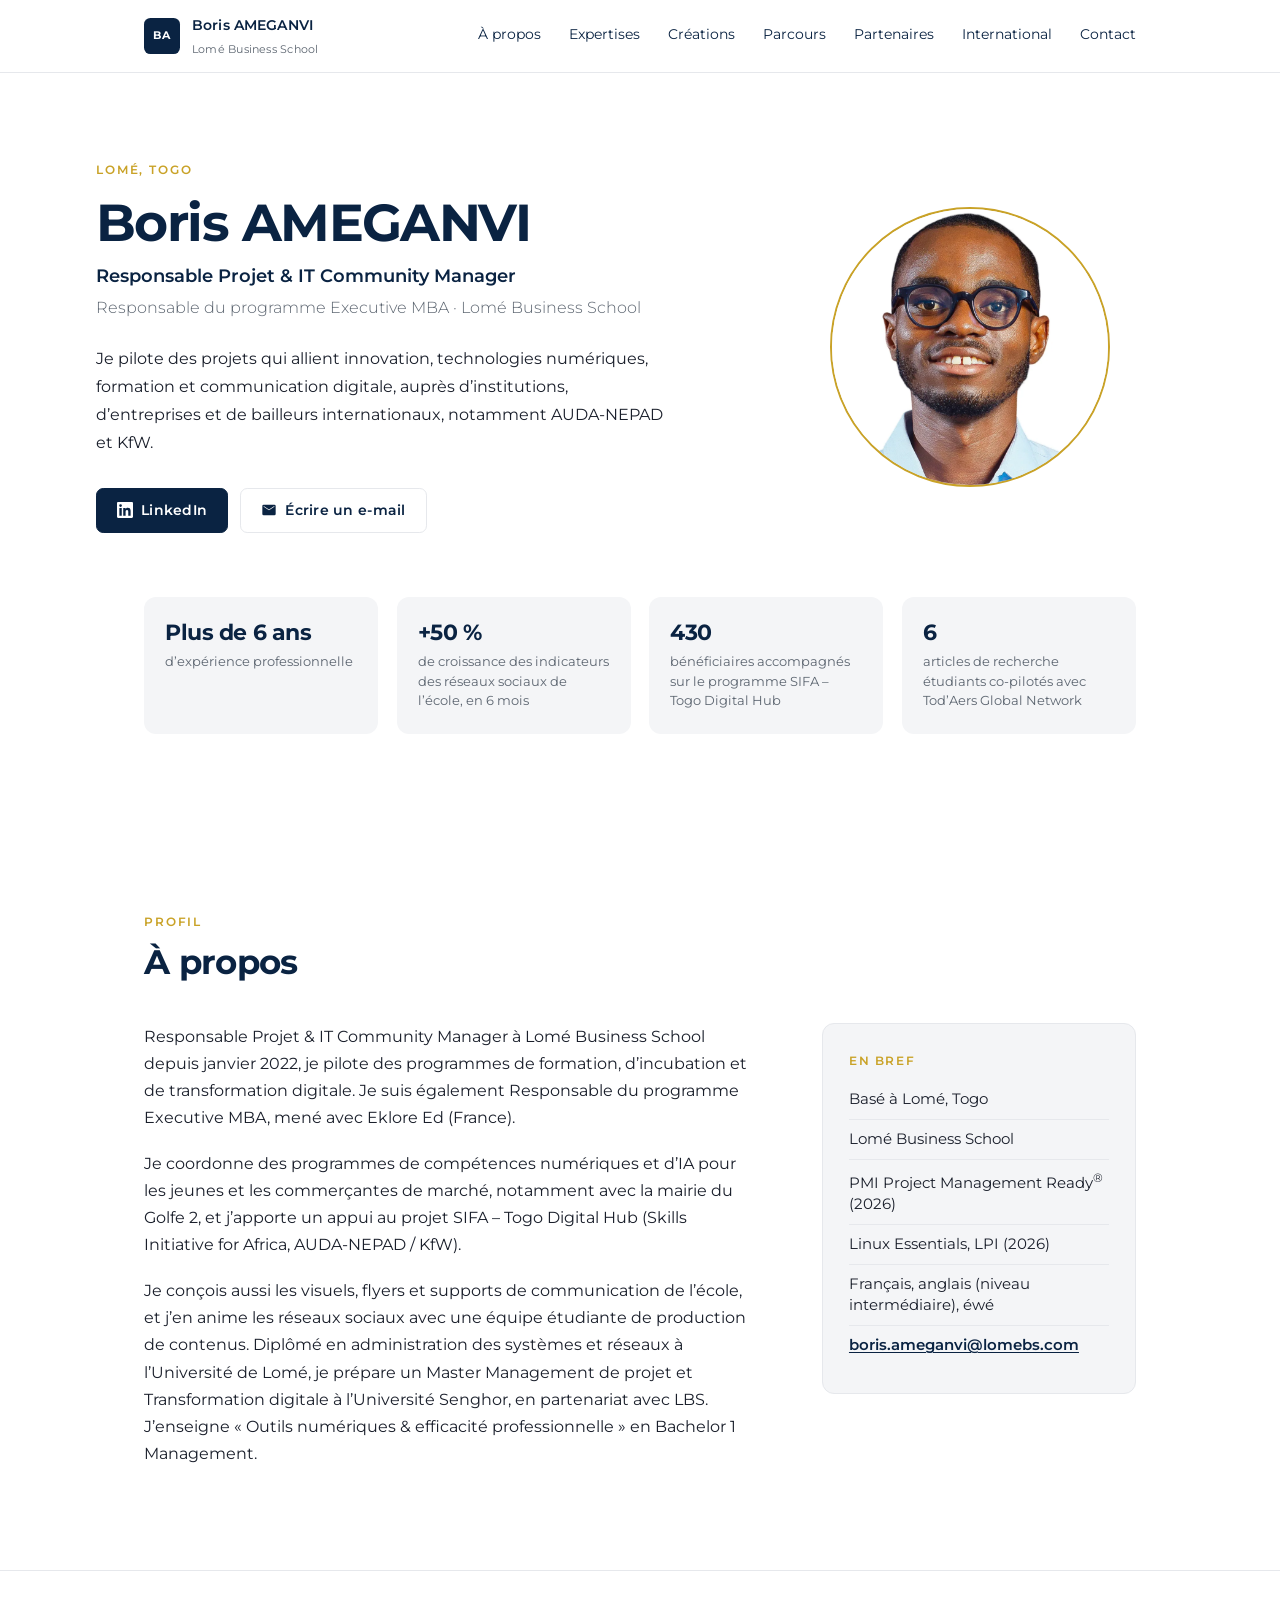
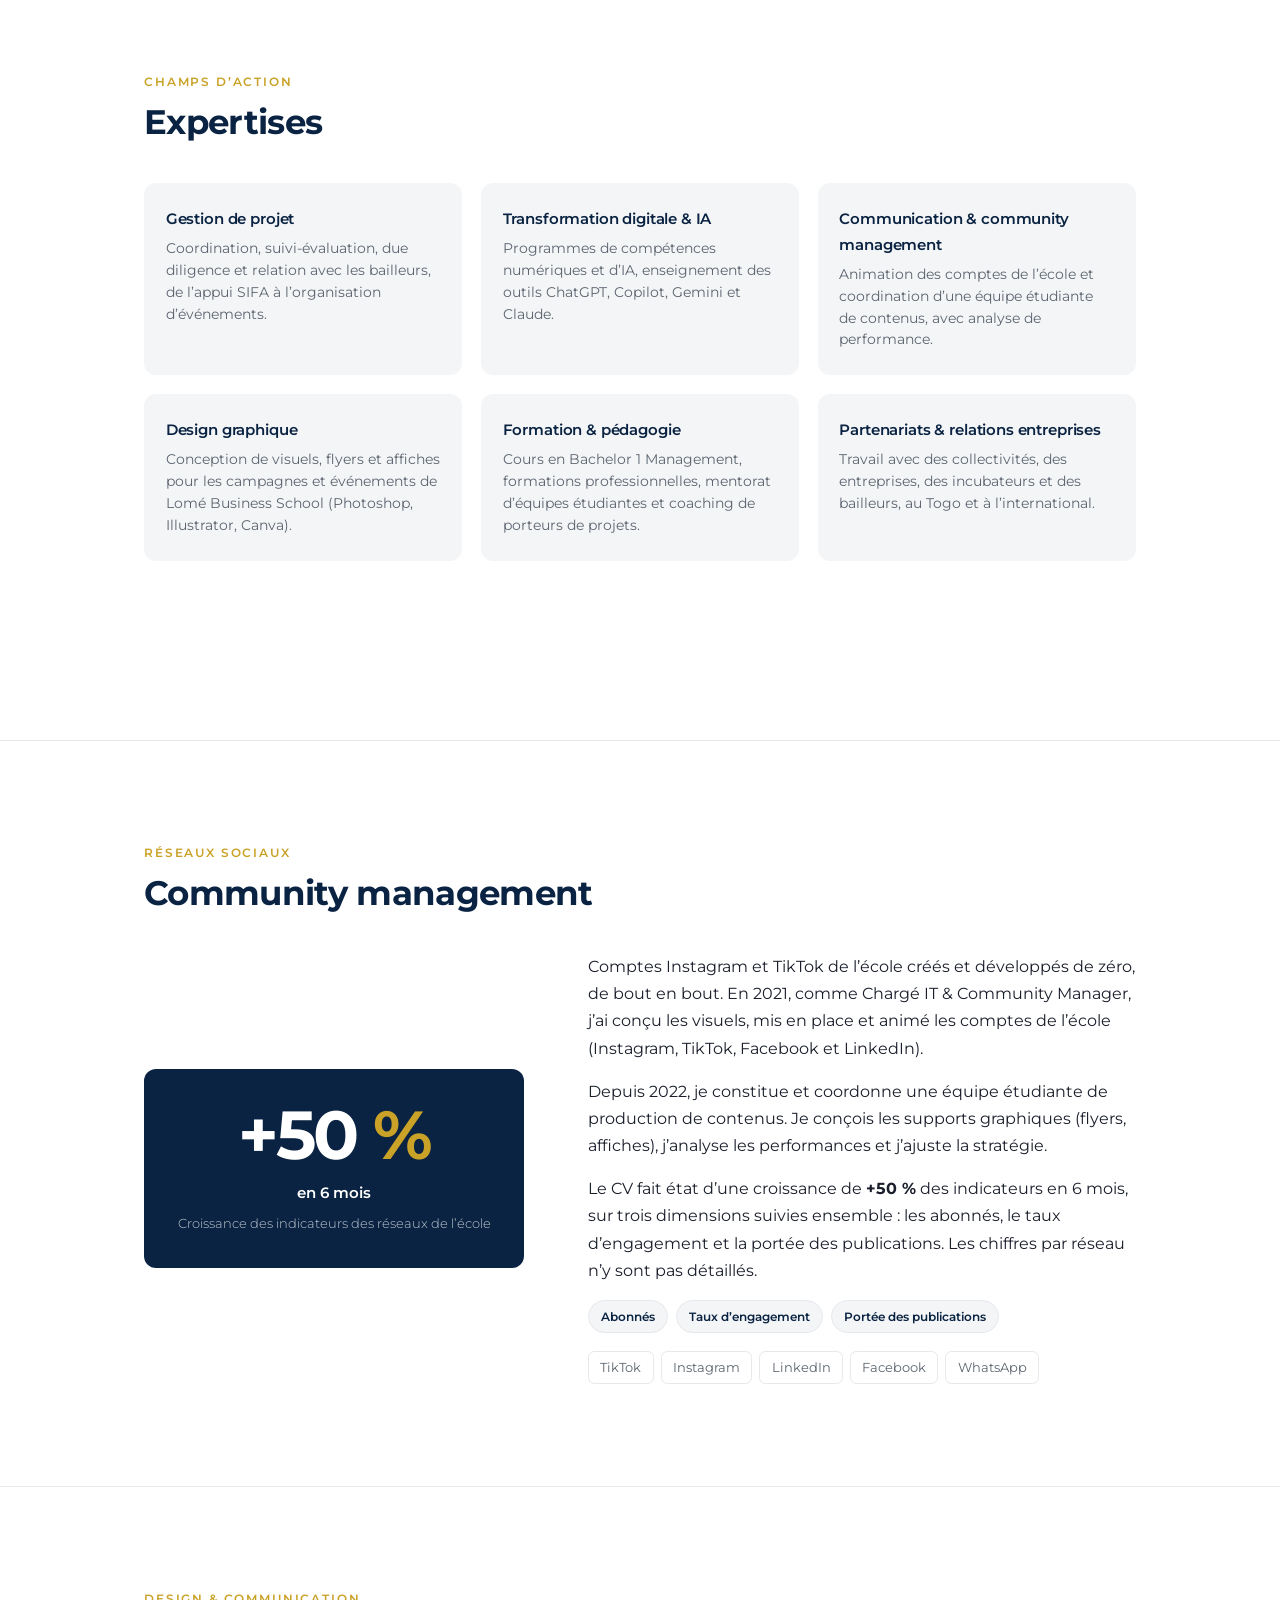
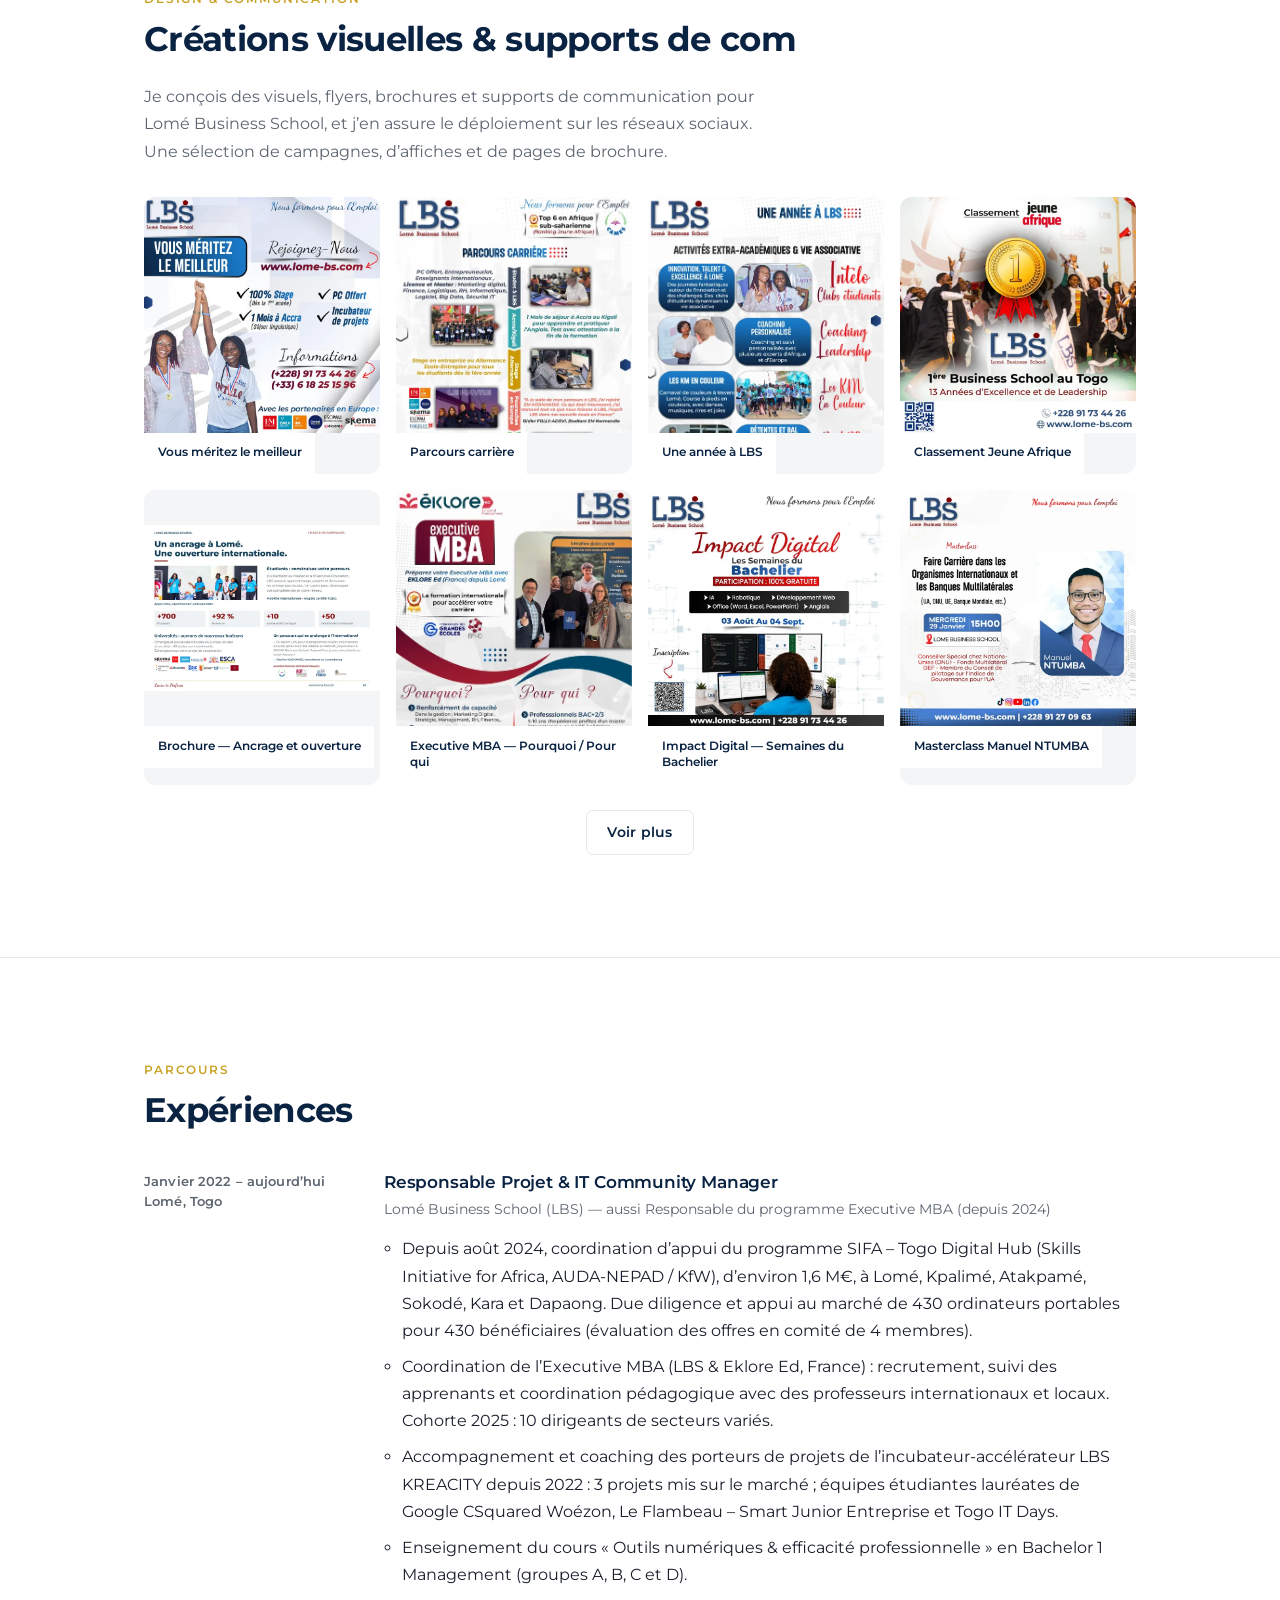
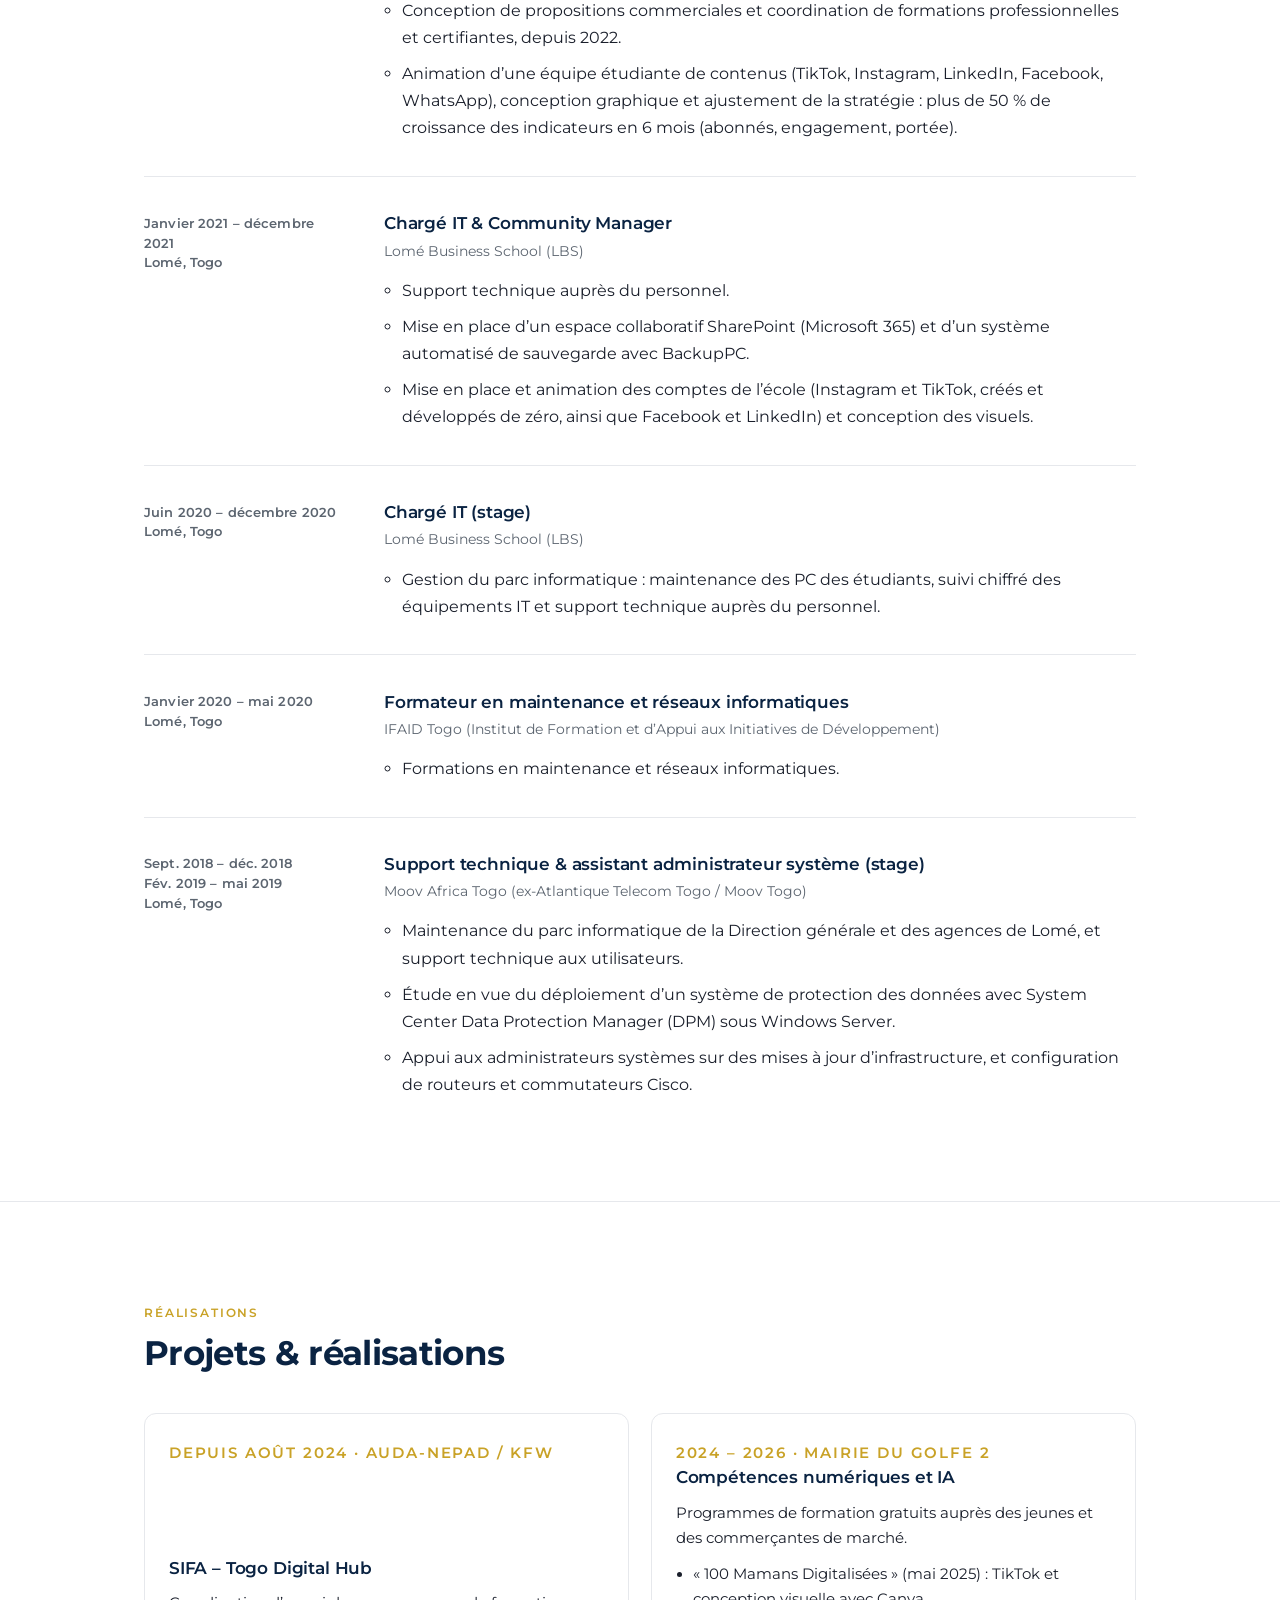
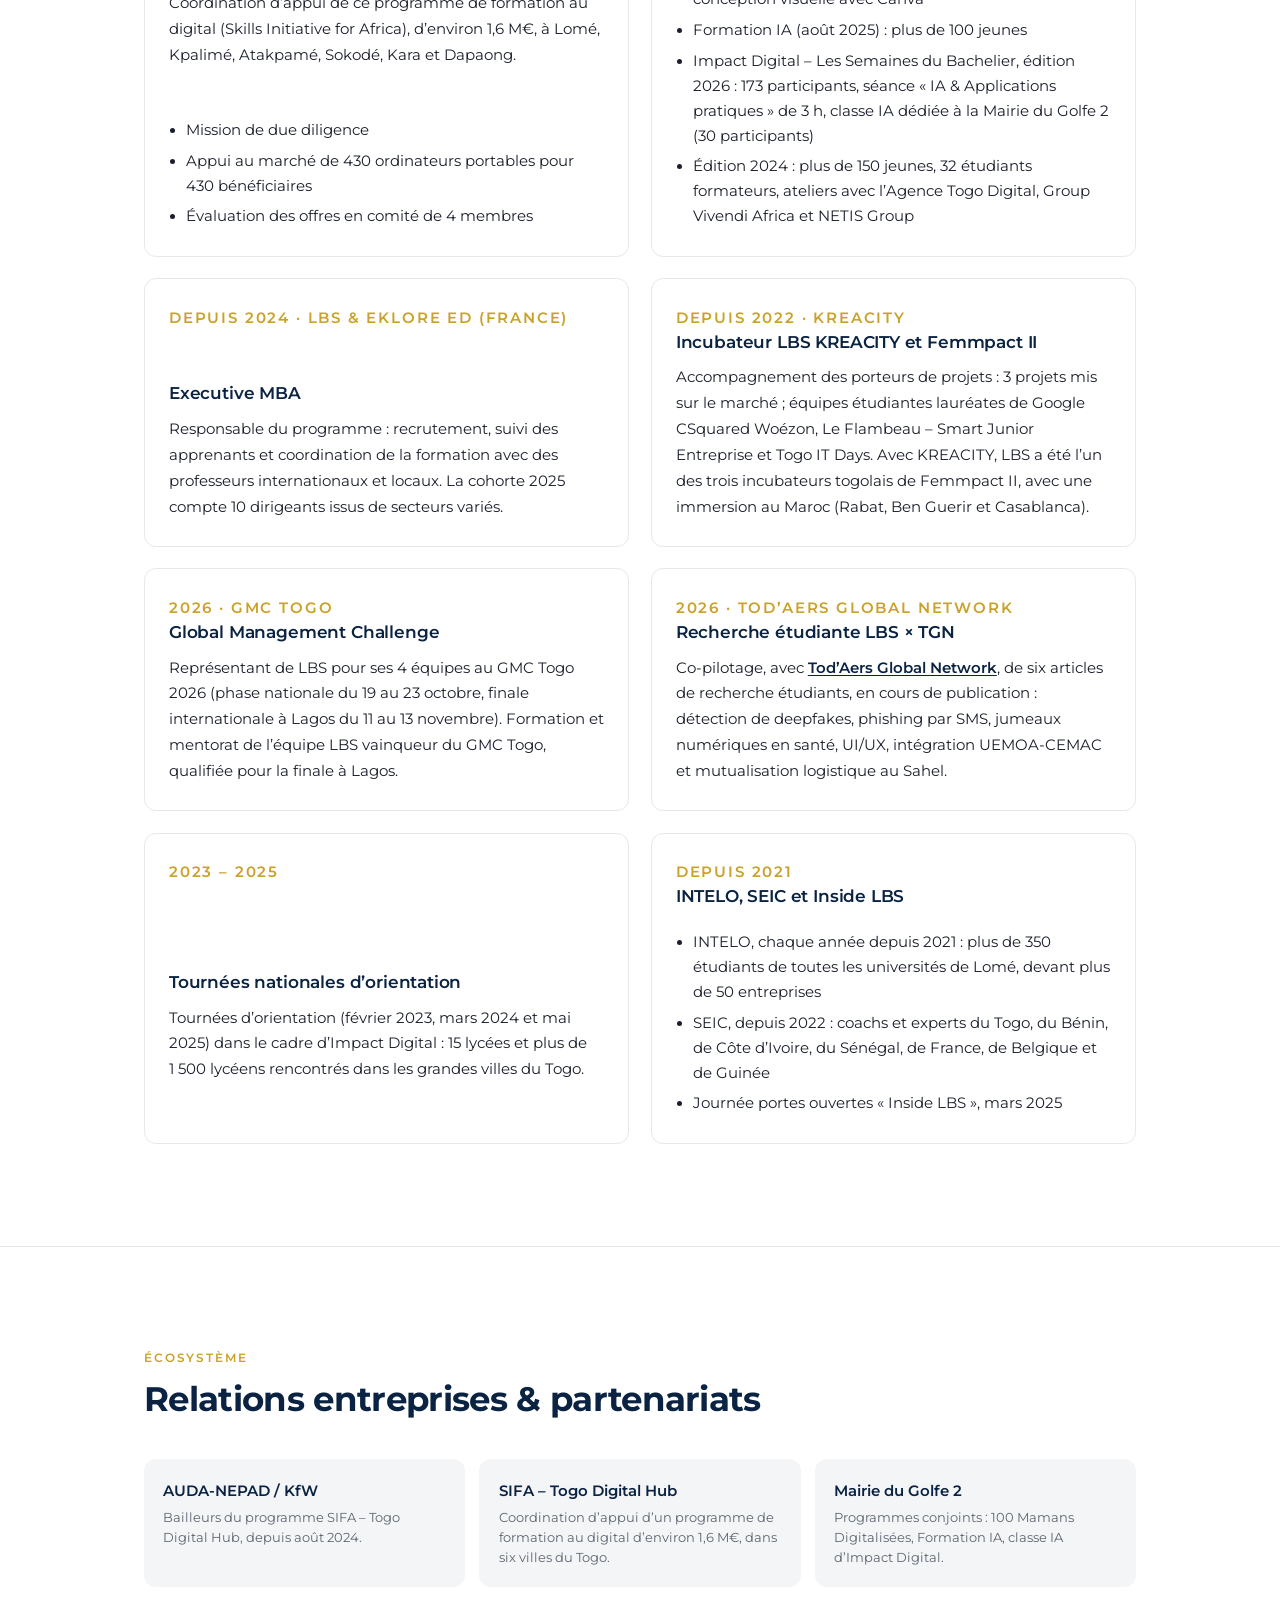
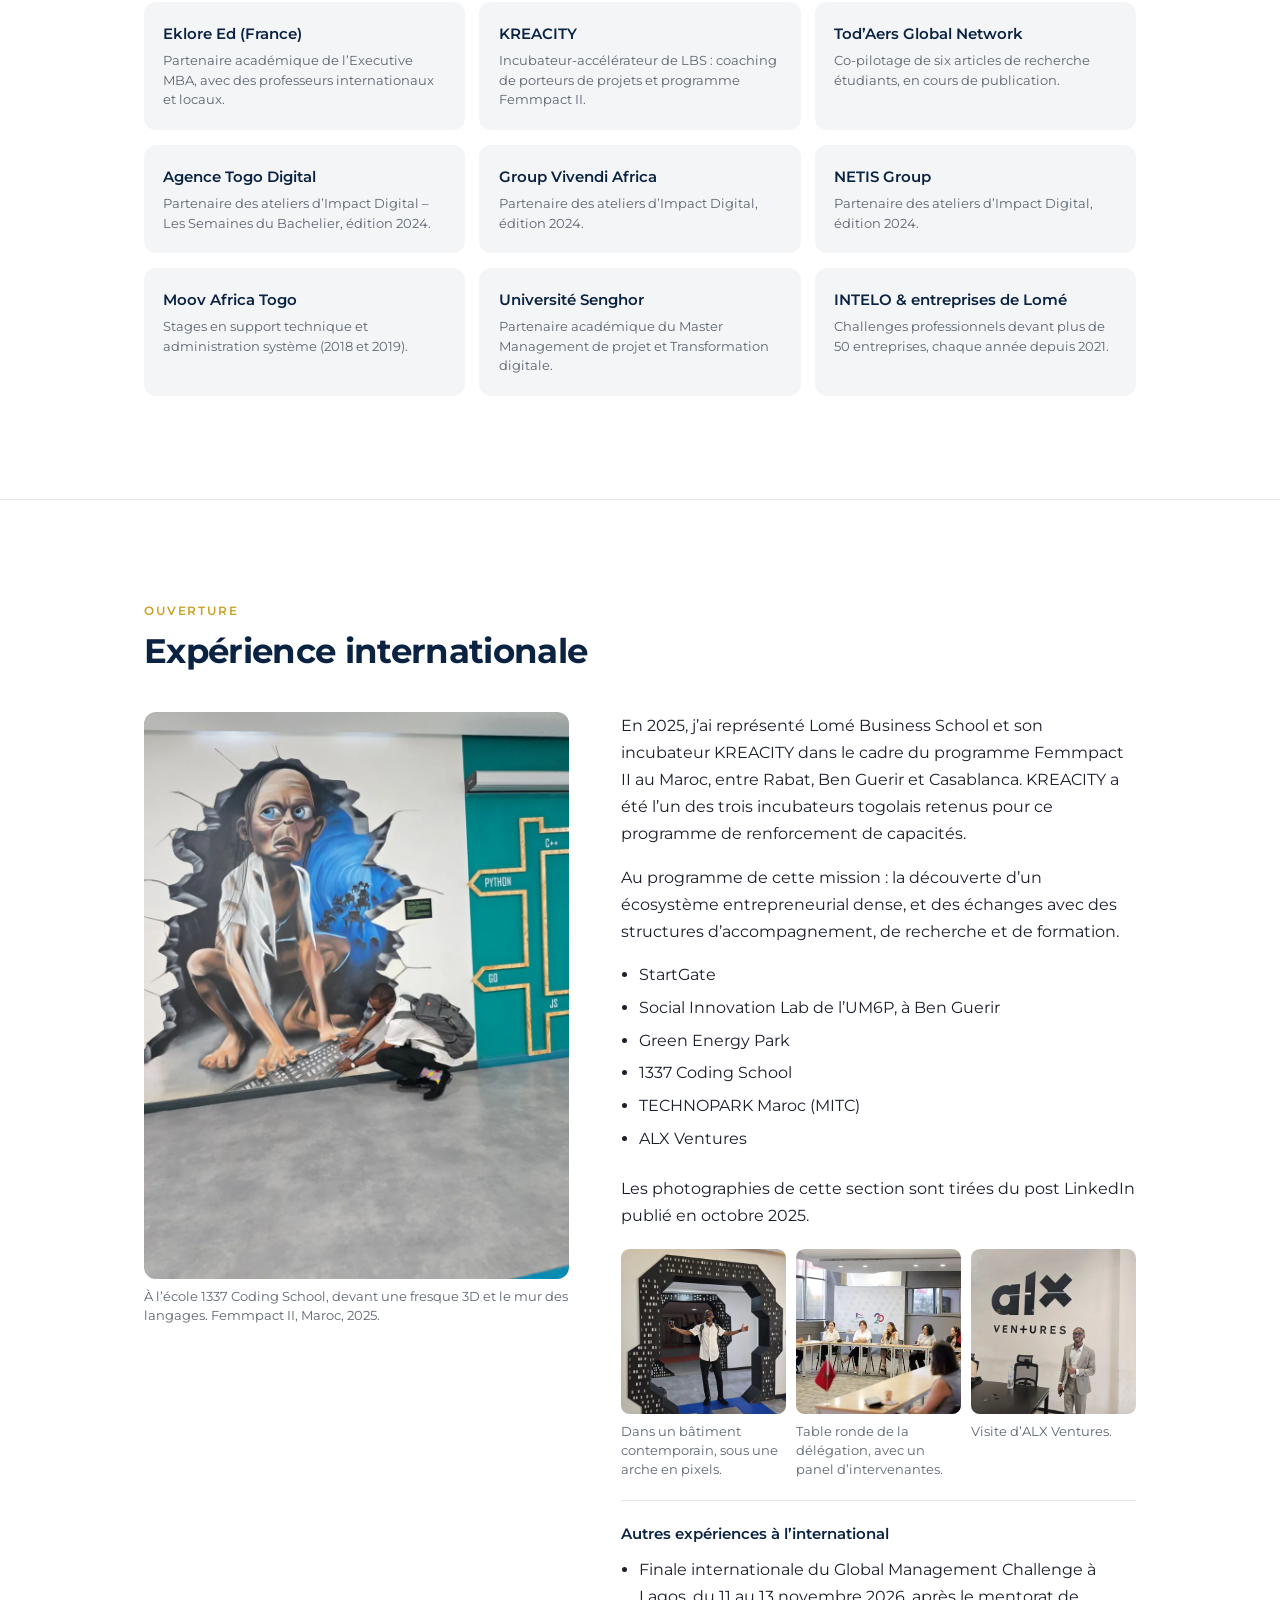
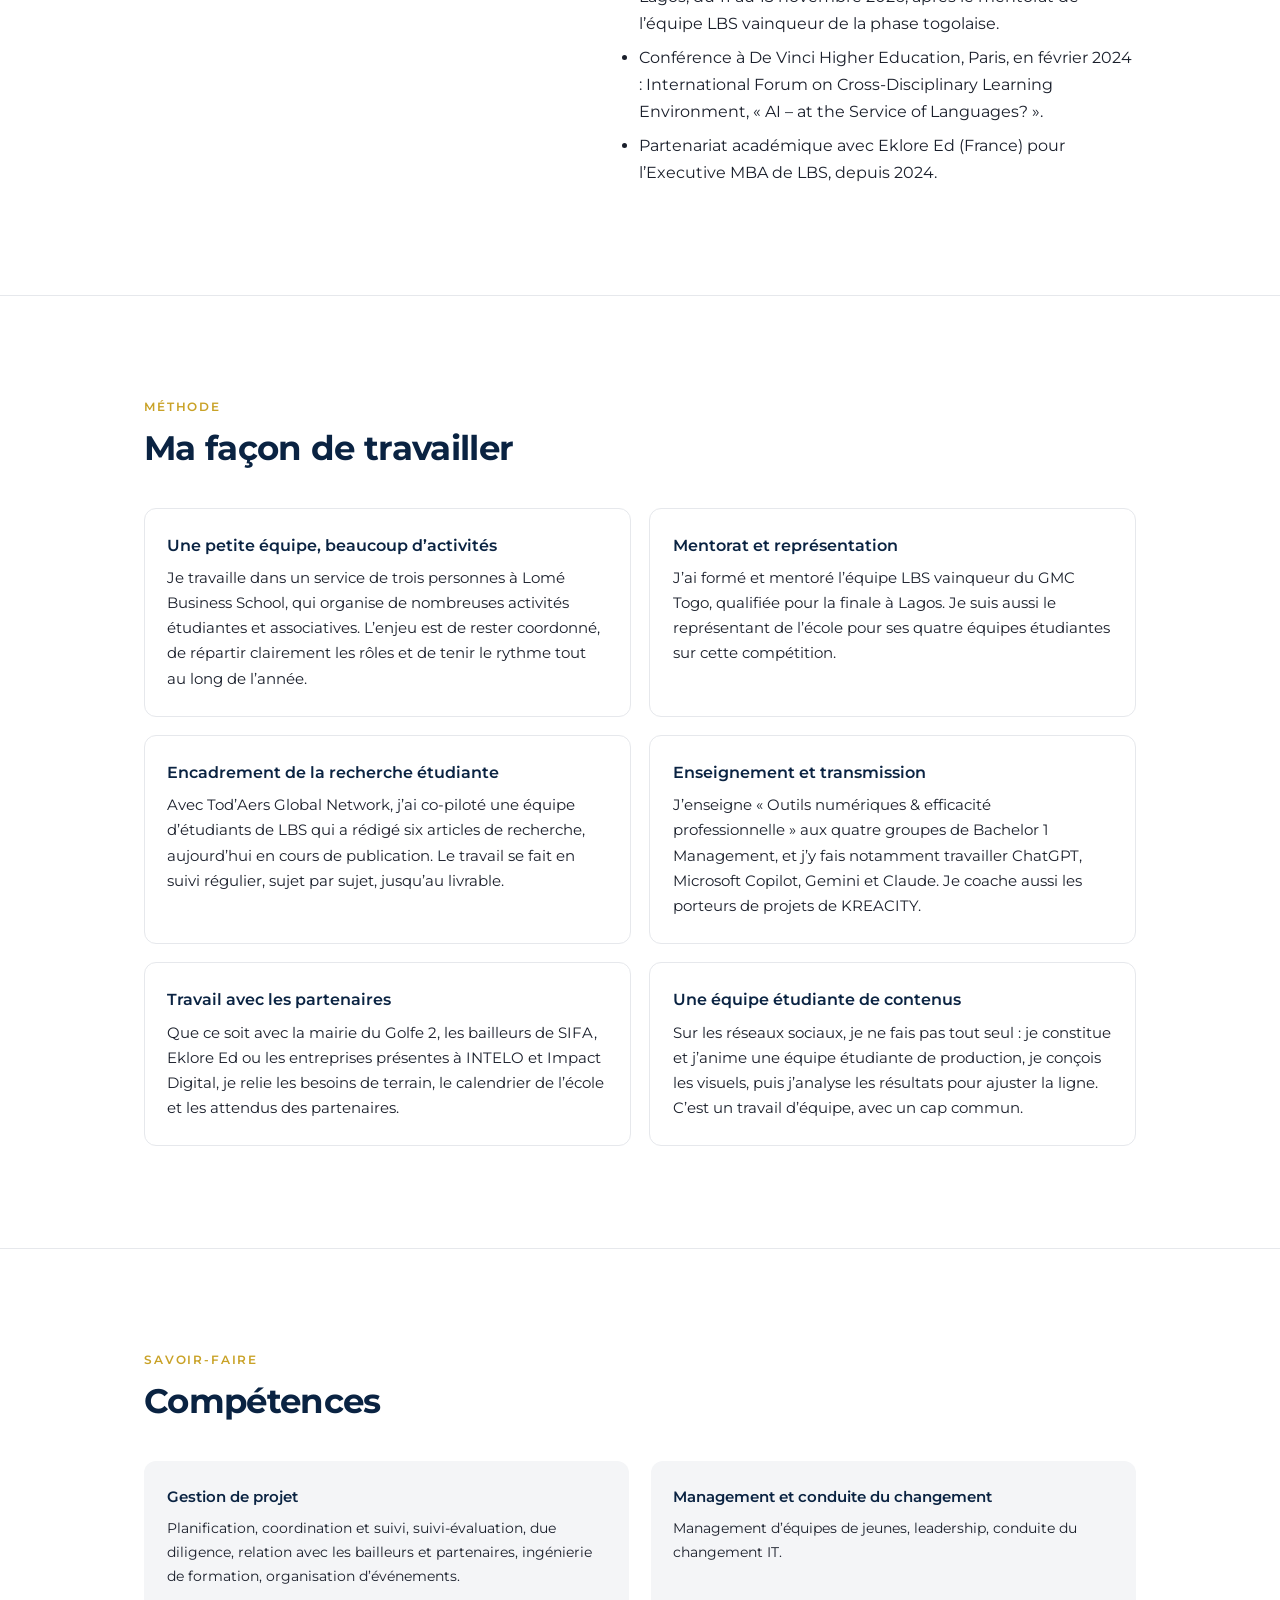
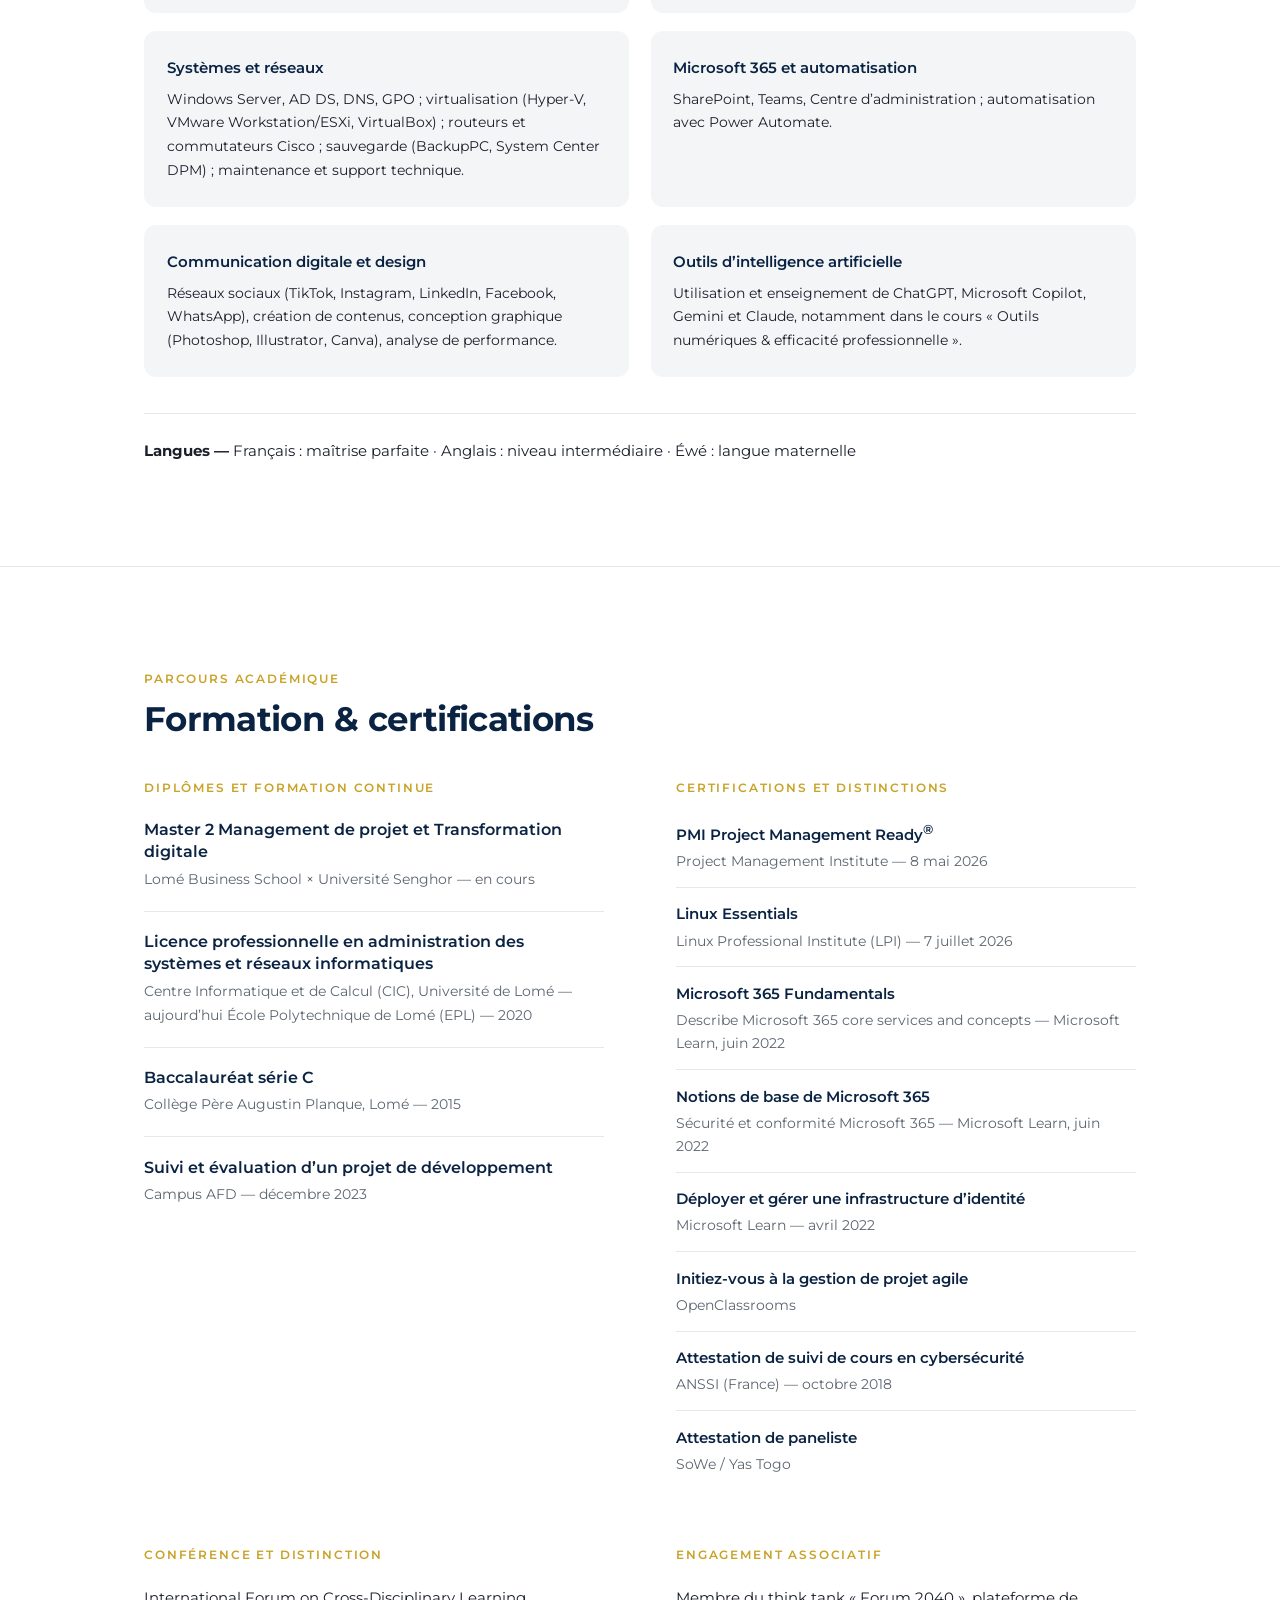
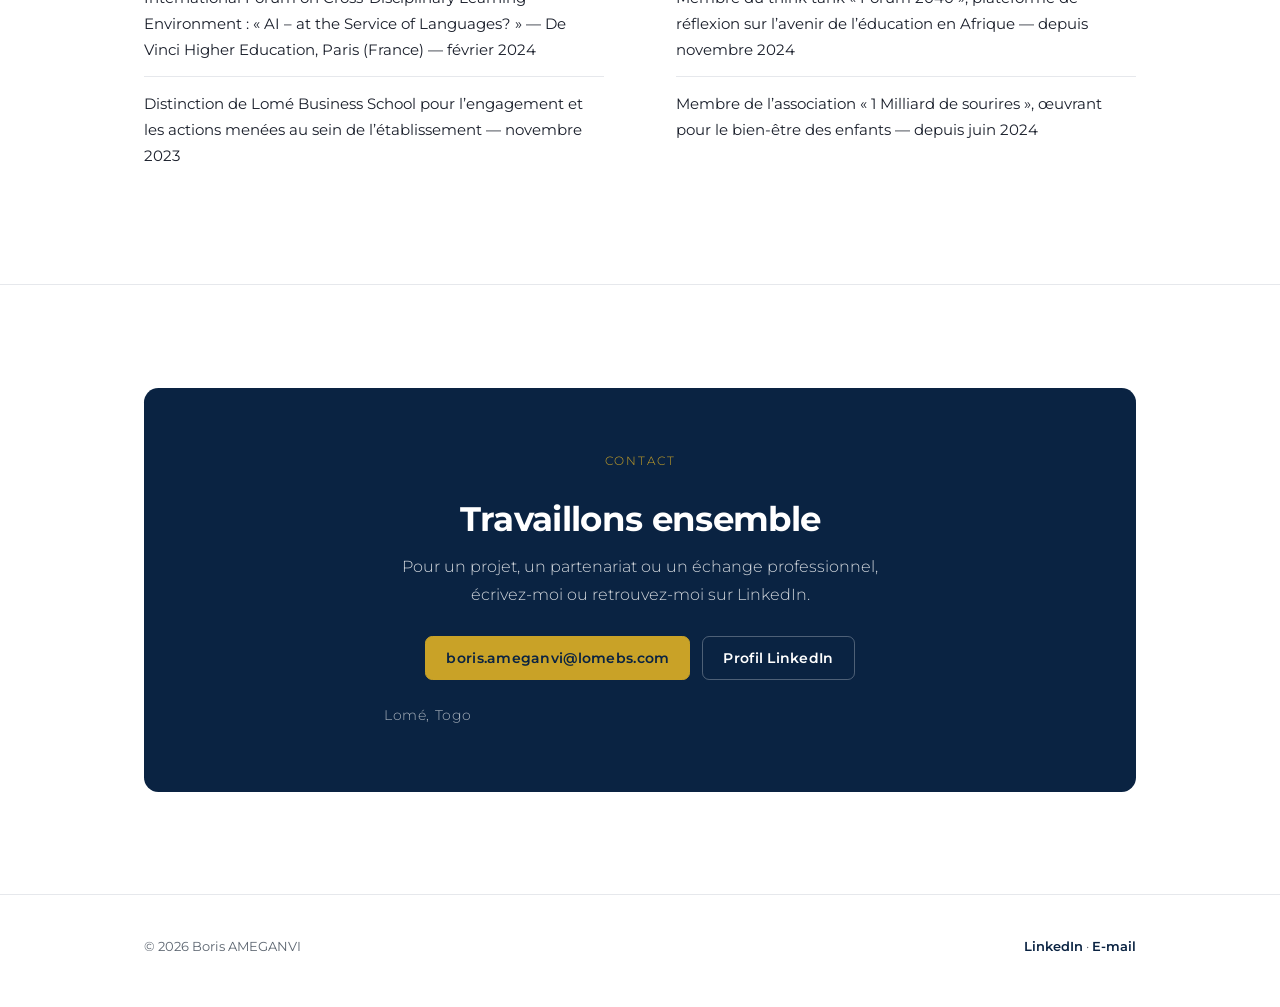
==== commit 4514e1ef: "Galerie : 8 visuels + bouton Voir plus" ====
--- a/index.html
+++ b/index.html
@@ -227,51 +227,52 @@
             <img src="visuel-brochure-ancrage-thumb.webp" width="720" height="507" alt="Page de brochure LBS, Un ancrage à Lomé, une ouverture internationale" loading="lazy">
             <span class="cap">Brochure — Ancrage et ouverture</span>
           </button>
-          <button type="button" class="wide" data-full="visuel-brochure-formations.webp" data-caption="Page de brochure « Des formations. Un projet à votre mesure. » : programmes Bachelor, Master et Executive MBA, et contacts de l’école.">
-            <img src="visuel-brochure-formations-thumb.webp" width="720" height="507" alt="Page de brochure LBS, Des formations, un projet à votre mesure" loading="lazy">
-            <span class="cap">Brochure — Formations et contacts</span>
-          </button>
           <button type="button" data-full="visuel-emba-pourquoi.webp" data-caption="Affiche Executive MBA LBS × Eklore Ed — Pourquoi et pour qui.">
             <img src="visuel-emba-pourquoi-thumb.webp" width="509" height="720" alt="Affiche Executive MBA LBS et Eklore Ed, volets Pourquoi et Pour qui" loading="lazy">
             <span class="cap">Executive MBA — Pourquoi / Pour qui</span>
           </button>
-          <button type="button" data-full="visuel-emba-admission.webp" data-caption="Affiche Executive MBA LBS × Eklore Ed — Processus d’admission et modules.">
-            <img src="visuel-emba-admission-thumb.webp" width="509" height="720" alt="Affiche Executive MBA, processus d’admission et modules de formation" loading="lazy">
-            <span class="cap">Executive MBA — Admission</span>
-          </button>
-          <button type="button" data-full="visuel-emba-fevrier-2027.webp" data-caption="Campagne E-MBA, admission en cours pour février 2027, LBS × Eklore Ed.">
-            <img src="visuel-emba-fevrier-2027-thumb.webp" width="720" height="720" alt="Visuel de campagne E-MBA, admission février 2027" loading="lazy">
-            <span class="cap">E-MBA — Admission février 2027</span>
-          </button>
-          <button type="button" data-full="visuel-digital-academy.webp" data-caption="Affiche Digital Academy, formation gratuite aux compétences numériques, LBS × Group Vivendi Africa Togo.">
-            <img src="visuel-digital-academy-thumb.webp" width="720" height="720" alt="Affiche Digital Academy, LBS et Group Vivendi Africa Togo" loading="lazy">
-            <span class="cap">Digital Academy — GVA Togo</span>
-          </button>
           <button type="button" data-full="visuel-impact-digital.webp" data-caption="Impact Digital – Les Semaines du Bachelier, formation gratuite (IA, robotique, web, Office, anglais).">
             <img src="visuel-impact-digital-thumb.webp" width="720" height="720" alt="Affiche Impact Digital, Les Semaines du Bachelier" loading="lazy">
             <span class="cap">Impact Digital — Semaines du Bachelier</span>
           </button>
-          <button type="button" data-full="visuel-impact-digital-ateliers.webp" data-caption="Affiche Impact Digital (édition ateliers) : web, Pack Office, anglais, fibre, IA et énergie solaire, avec ATD, NETIS et GVA.">
-            <img src="visuel-impact-digital-ateliers-thumb.webp" width="720" height="720" alt="Affiche Impact Digital, ateliers pratiques avec ATD, NETIS et GVA" loading="lazy">
-            <span class="cap">Impact Digital — Ateliers partenaires</span>
-          </button>
-          <button type="button" data-full="visuel-whatsapp.webp" data-caption="Visuel d’invitation à la chaîne WhatsApp de Lomé Business School (actualités, événements, opportunités).">
-            <img src="visuel-whatsapp-thumb.webp" width="720" height="720" alt="Visuel Abonnez-vous à notre chaîne WhatsApp, Lomé Business School" loading="lazy">
-            <span class="cap">Chaîne WhatsApp LBS</span>
-          </button>
-          <button type="button" data-full="visuel-admissions-1.webp" data-caption="Campagne « Admissions en cours » de Lomé Business School (licence, master, concours d’entrée).">
-            <img src="visuel-admissions-1-thumb.webp" width="720" height="720" alt="Visuel Admissions en cours, version campus" loading="lazy">
-            <span class="cap">Admissions en cours</span>
-          </button>
           <button type="button" data-full="visuel-masterclass-ntumba.webp" data-caption="Affiche de la masterclass « Faire carrière dans les organismes internationaux et les banques multilatérales », avec Manuel NTUMBA.">
             <img src="visuel-masterclass-ntumba-thumb.webp" width="720" height="720" alt="Affiche de la masterclass avec Manuel NTUMBA" loading="lazy">
             <span class="cap">Masterclass Manuel NTUMBA</span>
           </button>
-          <button type="button" data-full="visuel-masterclass-atchou.webp" data-caption="Affiche de la masterclass « Au-delà du code », avec Steven Kodjo ATCHOU, le 20 novembre 2026.">
+          <button type="button" class="wide gallery-extra" data-full="visuel-brochure-formations.webp" data-caption="Page de brochure « Des formations. Un projet à votre mesure. » : programmes Bachelor, Master et Executive MBA, et contacts de l’école.">
+            <img src="visuel-brochure-formations-thumb.webp" width="720" height="507" alt="Page de brochure LBS, Des formations, un projet à votre mesure" loading="lazy">
+            <span class="cap">Brochure — Formations et contacts</span>
+          </button>
+          <button type="button" class="gallery-extra" data-full="visuel-emba-admission.webp" data-caption="Affiche Executive MBA LBS × Eklore Ed — Processus d’admission et modules.">
+            <img src="visuel-emba-admission-thumb.webp" width="509" height="720" alt="Affiche Executive MBA, processus d’admission et modules de formation" loading="lazy">
+            <span class="cap">Executive MBA — Admission</span>
+          </button>
+          <button type="button" class="gallery-extra" data-full="visuel-emba-fevrier-2027.webp" data-caption="Campagne E-MBA, admission en cours pour février 2027, LBS × Eklore Ed.">
+            <img src="visuel-emba-fevrier-2027-thumb.webp" width="720" height="720" alt="Visuel de campagne E-MBA, admission février 2027" loading="lazy">
+            <span class="cap">E-MBA — Admission février 2027</span>
+          </button>
+          <button type="button" class="gallery-extra" data-full="visuel-digital-academy.webp" data-caption="Affiche Digital Academy, formation gratuite aux compétences numériques, LBS × Group Vivendi Africa Togo.">
+            <img src="visuel-digital-academy-thumb.webp" width="720" height="720" alt="Affiche Digital Academy, LBS et Group Vivendi Africa Togo" loading="lazy">
+            <span class="cap">Digital Academy — GVA Togo</span>
+          </button>
+          <button type="button" class="gallery-extra" data-full="visuel-impact-digital-ateliers.webp" data-caption="Affiche Impact Digital (édition ateliers) : web, Pack Office, anglais, fibre, IA et énergie solaire, avec ATD, NETIS et GVA.">
+            <img src="visuel-impact-digital-ateliers-thumb.webp" width="720" height="720" alt="Affiche Impact Digital, ateliers pratiques avec ATD, NETIS et GVA" loading="lazy">
+            <span class="cap">Impact Digital — Ateliers partenaires</span>
+          </button>
+          <button type="button" class="gallery-extra" data-full="visuel-whatsapp.webp" data-caption="Visuel d’invitation à la chaîne WhatsApp de Lomé Business School (actualités, événements, opportunités).">
+            <img src="visuel-whatsapp-thumb.webp" width="720" height="720" alt="Visuel Abonnez-vous à notre chaîne WhatsApp, Lomé Business School" loading="lazy">
+            <span class="cap">Chaîne WhatsApp LBS</span>
+          </button>
+          <button type="button" class="gallery-extra" data-full="visuel-admissions-1.webp" data-caption="Campagne « Admissions en cours » de Lomé Business School (licence, master, concours d’entrée).">
+            <img src="visuel-admissions-1-thumb.webp" width="720" height="720" alt="Visuel Admissions en cours, version campus" loading="lazy">
+            <span class="cap">Admissions en cours</span>
+          </button>
+          <button type="button" class="gallery-extra" data-full="visuel-masterclass-atchou.webp" data-caption="Affiche de la masterclass « Au-delà du code », avec Steven Kodjo ATCHOU, le 20 novembre 2026.">
             <img src="visuel-masterclass-atchou-thumb.webp" width="720" height="720" alt="Affiche de la masterclass Au-delà du code" loading="lazy">
             <span class="cap">Masterclass « Au-delà du code »</span>
           </button>
         </div>
+        <button type="button" class="btn btn-ghost gallery-toggle" id="gallery-toggle" aria-expanded="false" aria-controls="galerie">Voir plus</button>
       </div>
     </section>
 
@@ -681,13 +682,40 @@
         reveals.forEach(function (el) { el.classList.add("is-in"); });
       }
 
-      var items = Array.prototype.slice.call(document.querySelectorAll("#galerie button[data-full]"));
+      var gal = document.getElementById("galerie");
+      var toggle = document.getElementById("gallery-toggle");
       var lb = document.getElementById("lightbox");
       var lbImg = lb.querySelector("img");
       var lbCap = lb.querySelector("p");
+      var items = [];
       var idx = 0;
 
+      function visibleItems() {
+        return Array.prototype.slice.call(gal.querySelectorAll("button[data-full]")).filter(function (btn) {
+          return btn.offsetParent !== null;
+        });
+      }
+      function refreshItems() { items = visibleItems(); }
+
+      if (toggle && gal) {
+        toggle.addEventListener("click", function () {
+          var open = !gal.classList.contains("is-expanded");
+          gal.classList.toggle("is-expanded", open);
+          toggle.setAttribute("aria-expanded", open ? "true" : "false");
+          toggle.textContent = open ? "Voir moins" : "Voir plus";
+          refreshItems();
+          if (open) {
+            var first = gal.querySelector(".gallery-extra");
+            if (first) first.focus();
+          } else {
+            toggle.focus();
+            if (lb.classList.contains("is-open")) closeLb();
+          }
+        });
+      }
+
       function openAt(i) {
+        if (!items.length) refreshItems();
         idx = (i + items.length) % items.length;
         var btn = items[idx];
         lbImg.src = btn.getAttribute("data-full");
@@ -701,8 +729,12 @@
         lb.hidden = true;
         lbImg.removeAttribute("src");
       }
-      items.forEach(function (btn, i) {
-        btn.addEventListener("click", function () { openAt(i); });
+      gal.addEventListener("click", function (e) {
+        var btn = e.target.closest("button[data-full]");
+        if (!btn || !gal.contains(btn)) return;
+        refreshItems();
+        var i = items.indexOf(btn);
+        if (i >= 0) openAt(i);
       });
       lb.addEventListener("click", function (e) {
         if (e.target === lb || e.target.getAttribute("data-lb") === "close") closeLb();
--- a/styles.css
+++ b/styles.css
@@ -874,6 +874,22 @@
 }
 .gallery-intro { margin: -1rem 0 2rem; max-width: 40rem; color: var(--muted); }
 
+.gallery:not(.is-expanded) .gallery-extra { display: none; }
+.gallery-toggle {
+  display: block;
+  margin: 1.6rem auto 0;
+}
+@media (prefers-reduced-motion: no-preference) {
+  .gallery.is-expanded .gallery-extra {
+    animation: gallery-reveal 0.4s ease both;
+  }
+}
+@keyframes gallery-reveal {
+  from { opacity: 0; transform: translateY(12px); }
+  to { opacity: 1; transform: none; }
+}
+
+
 /* Lightbox */
 .lightbox {
   position: fixed;
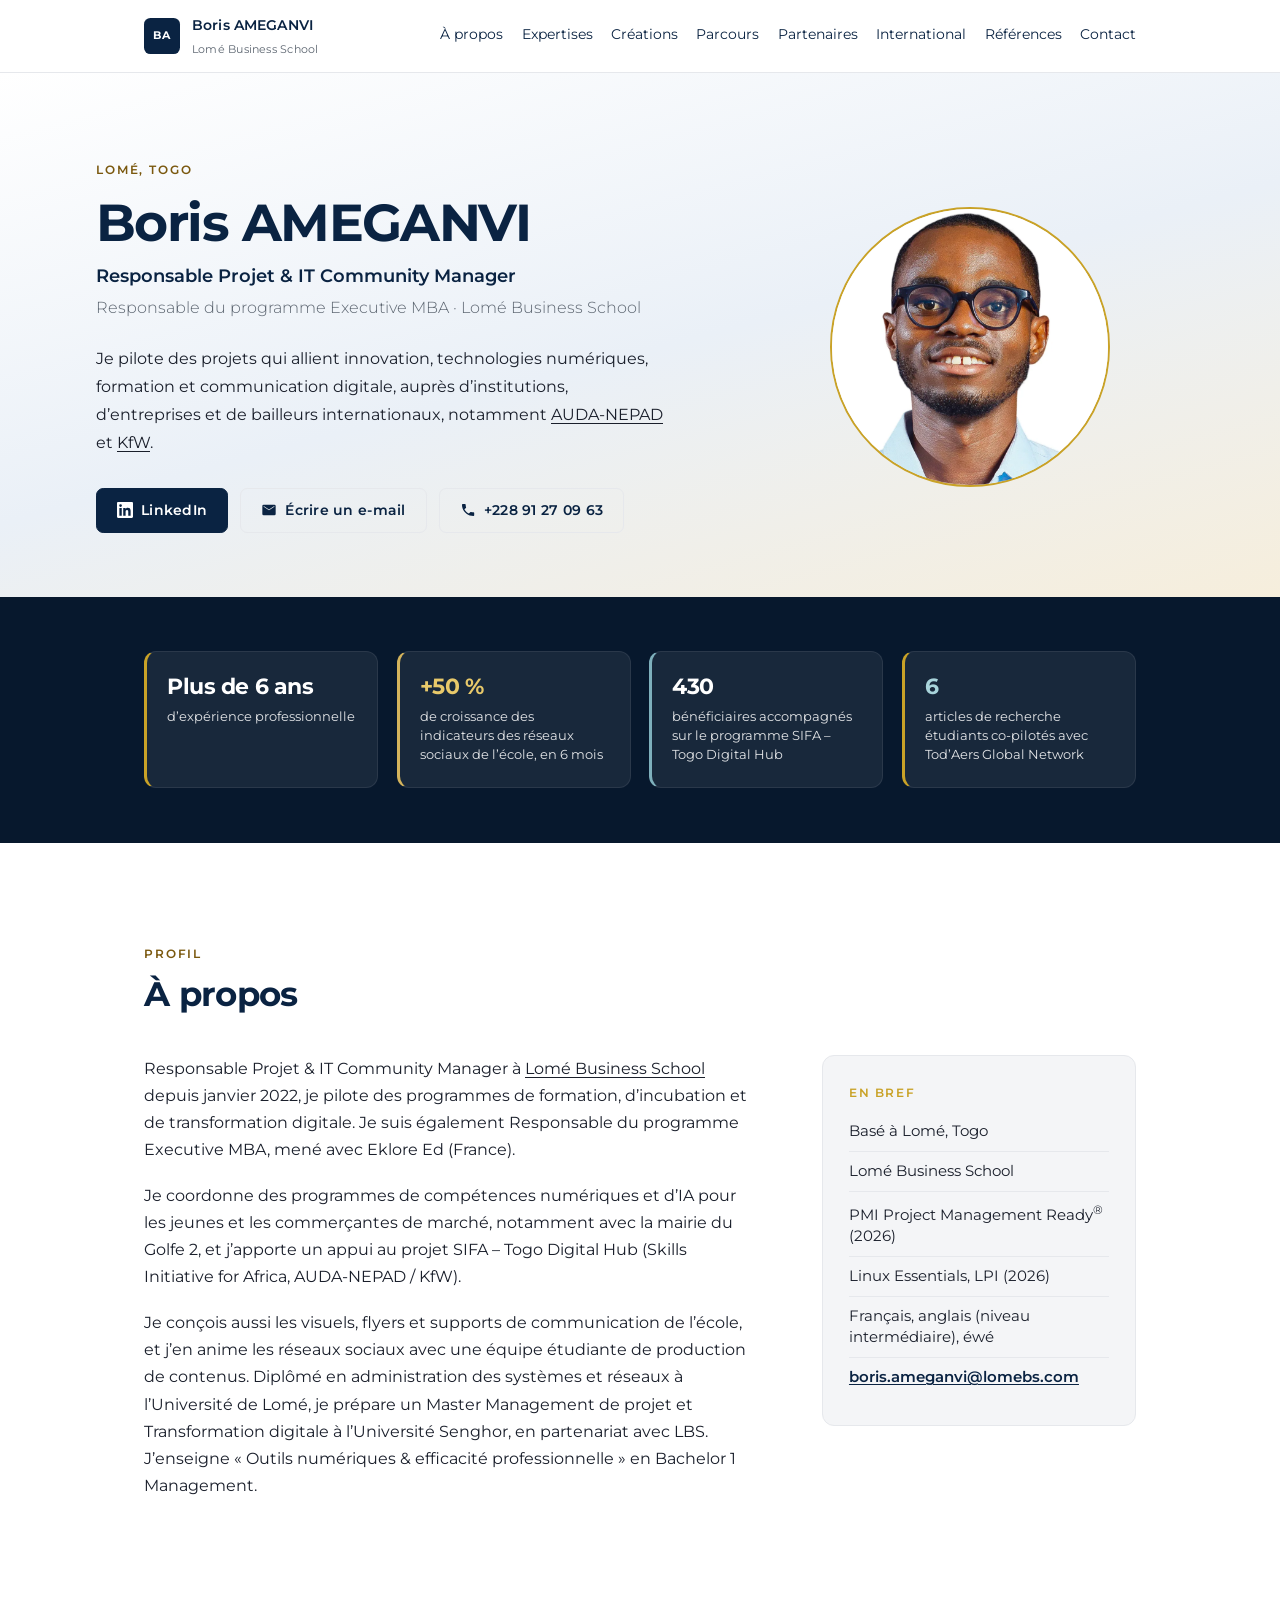
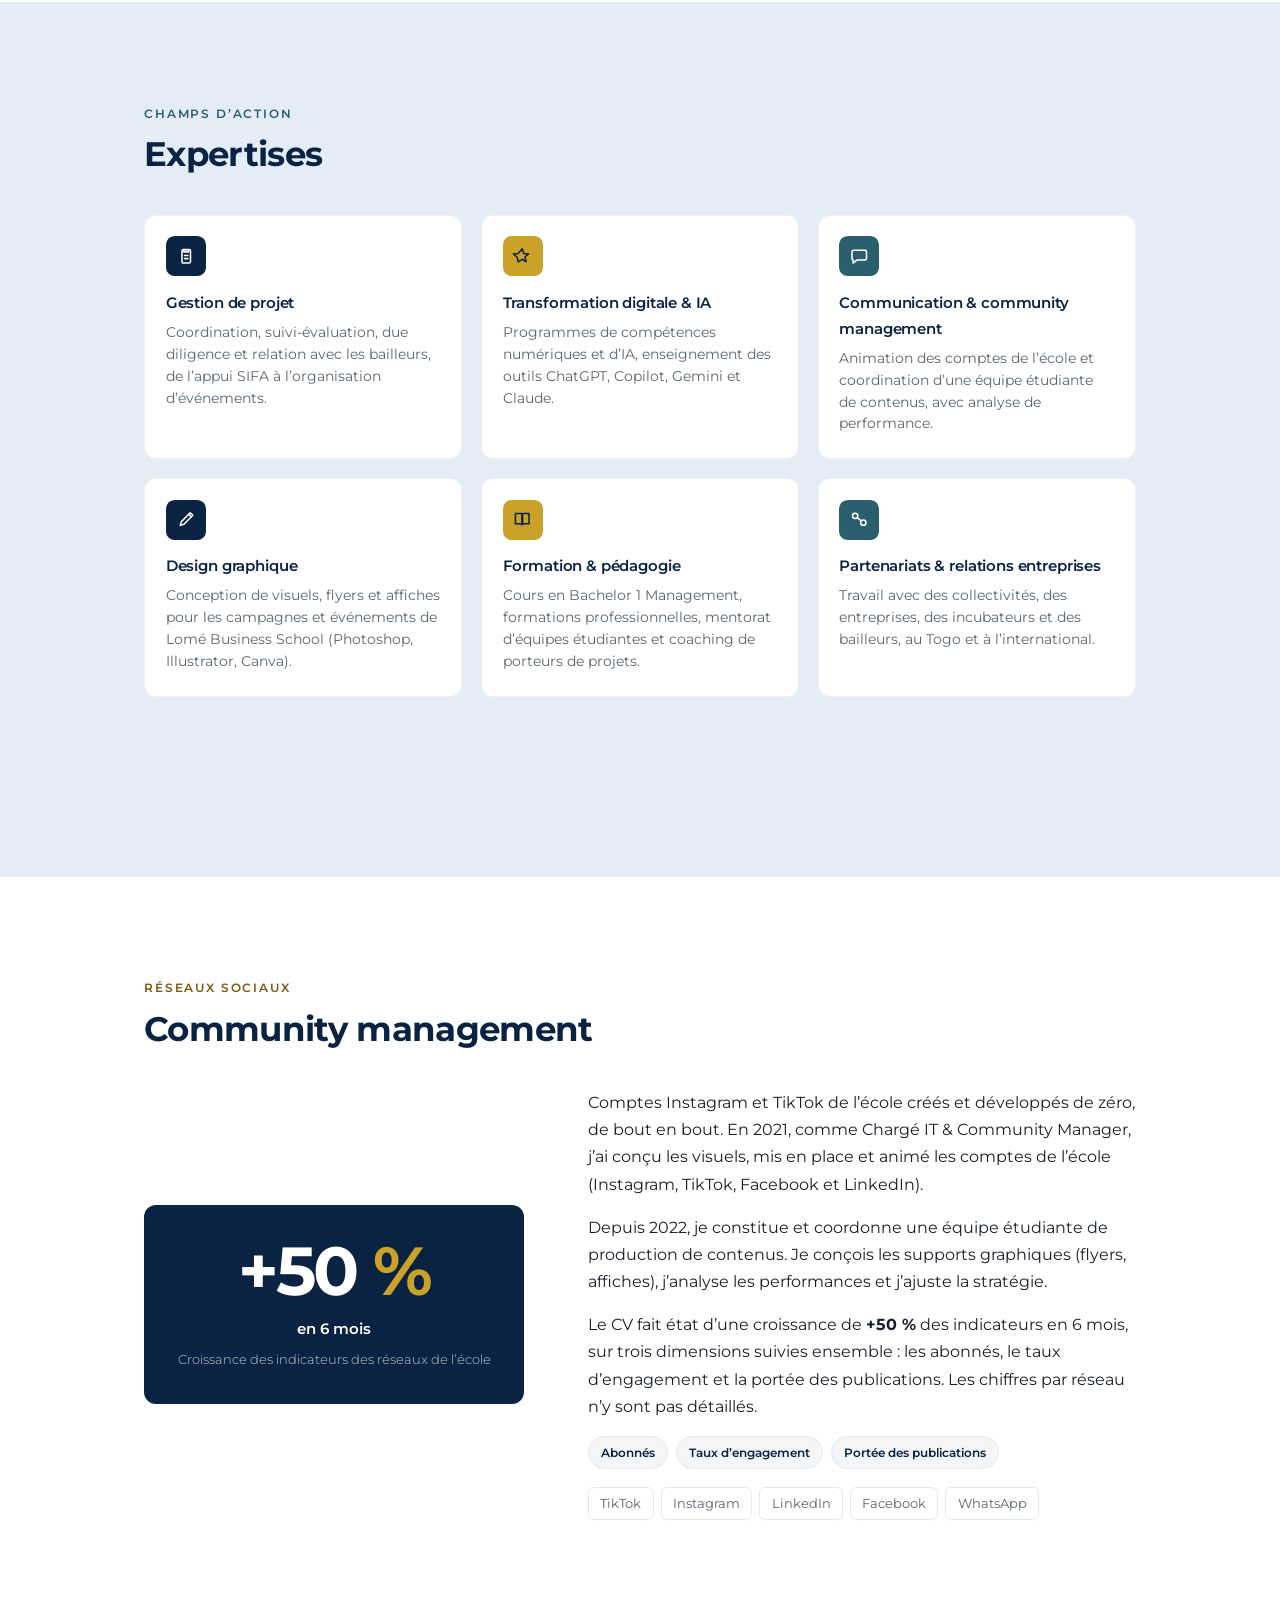
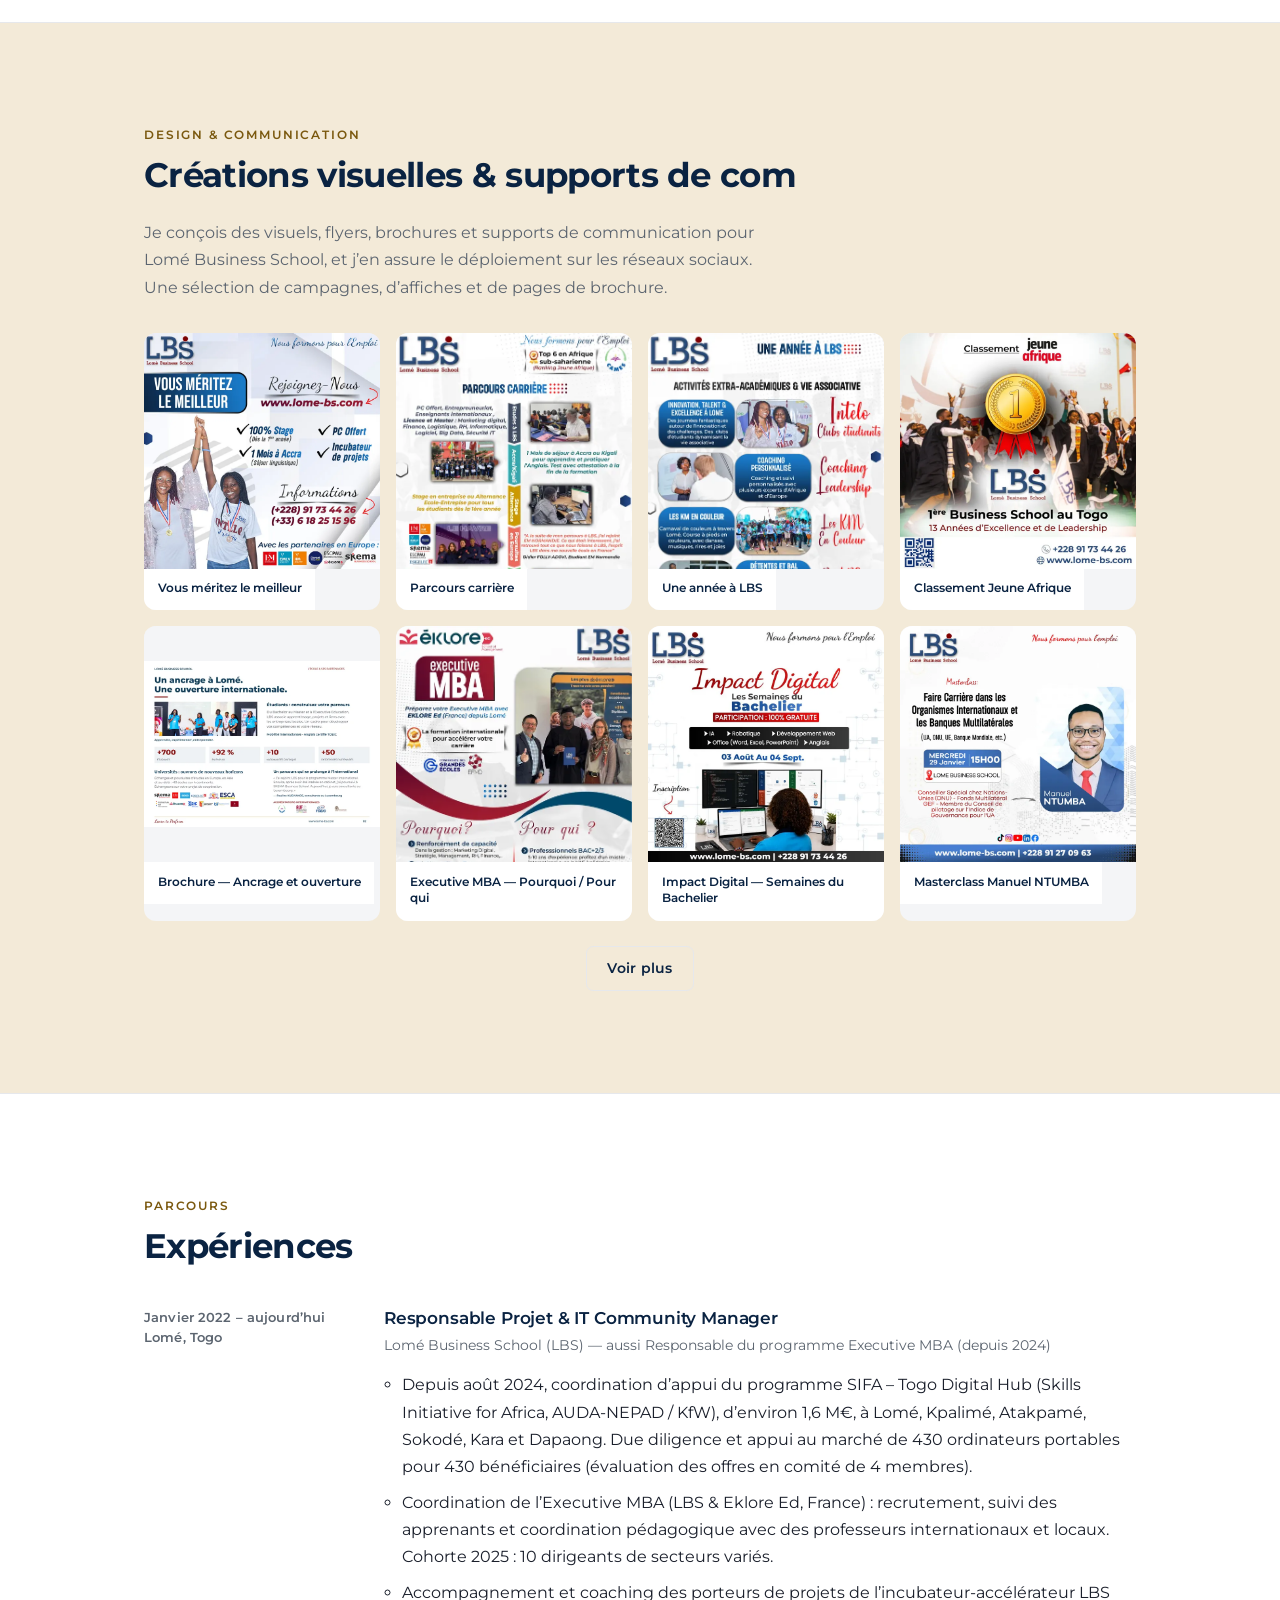
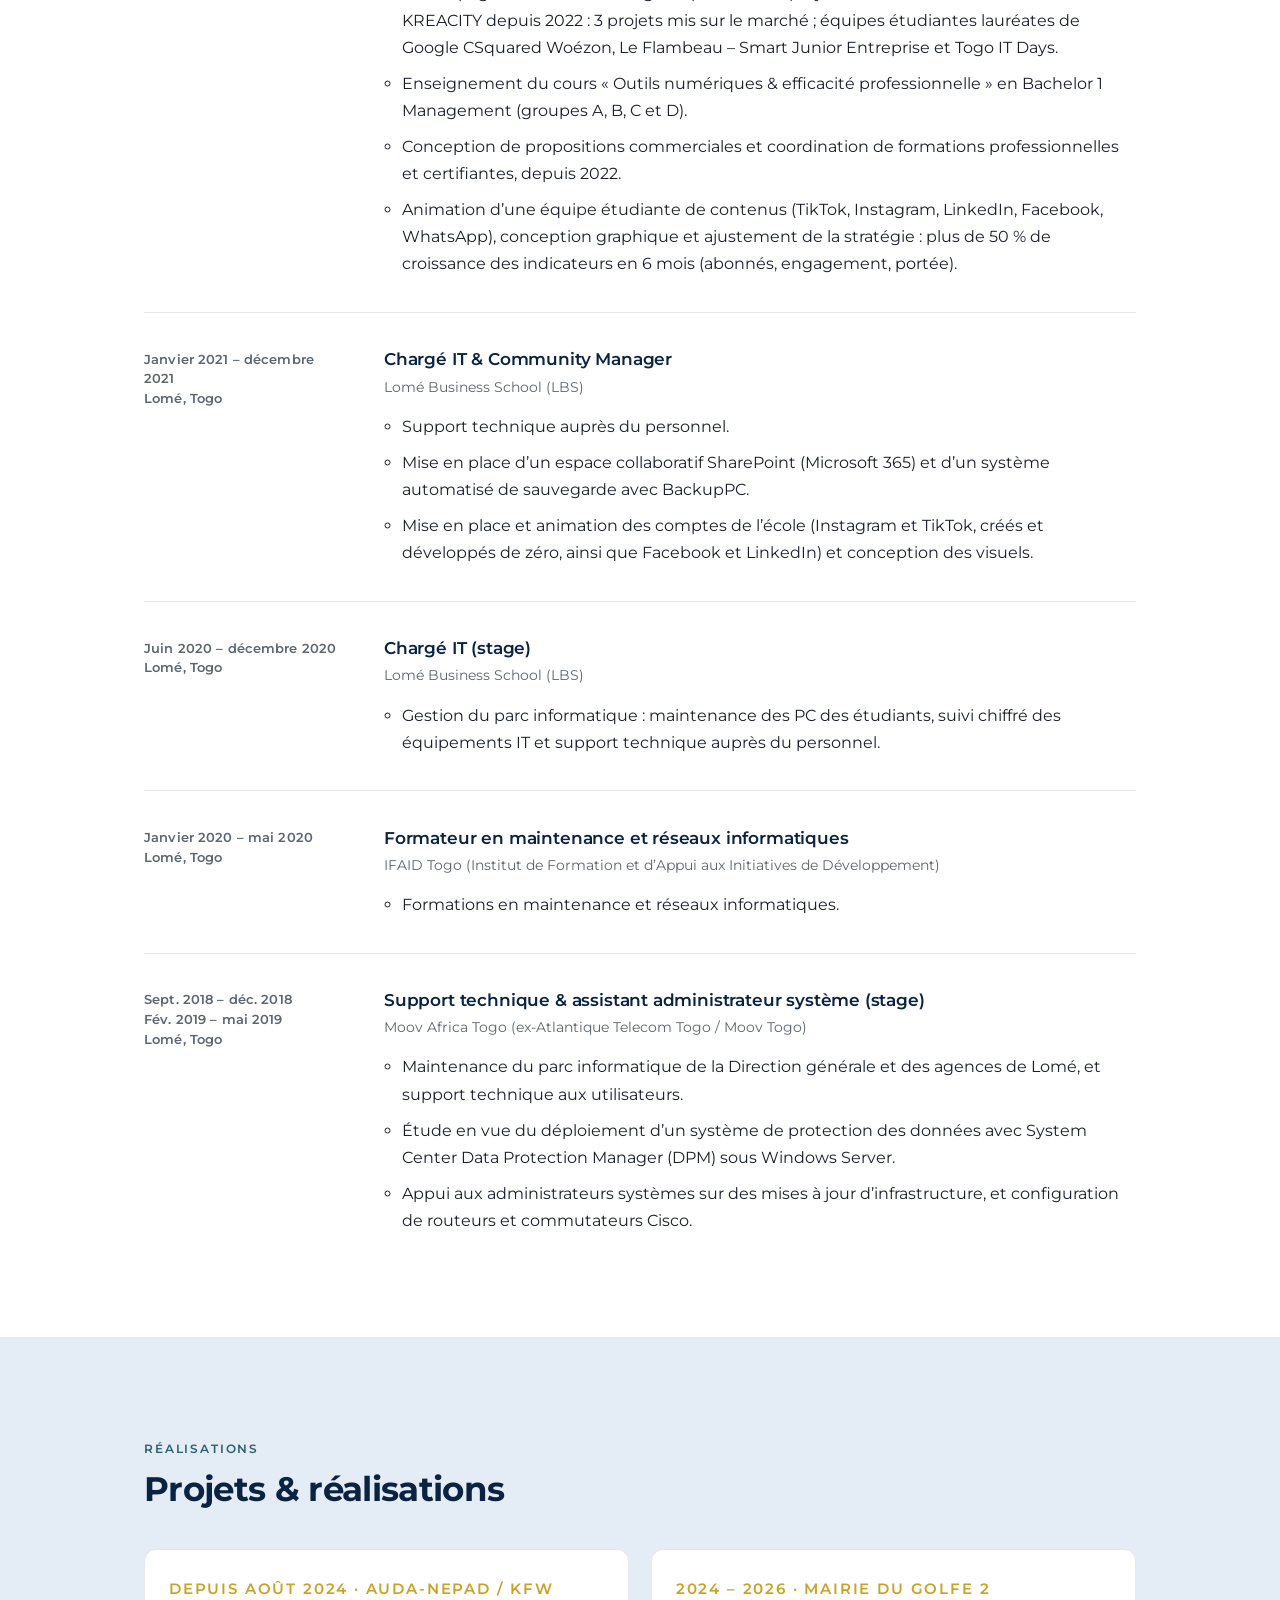
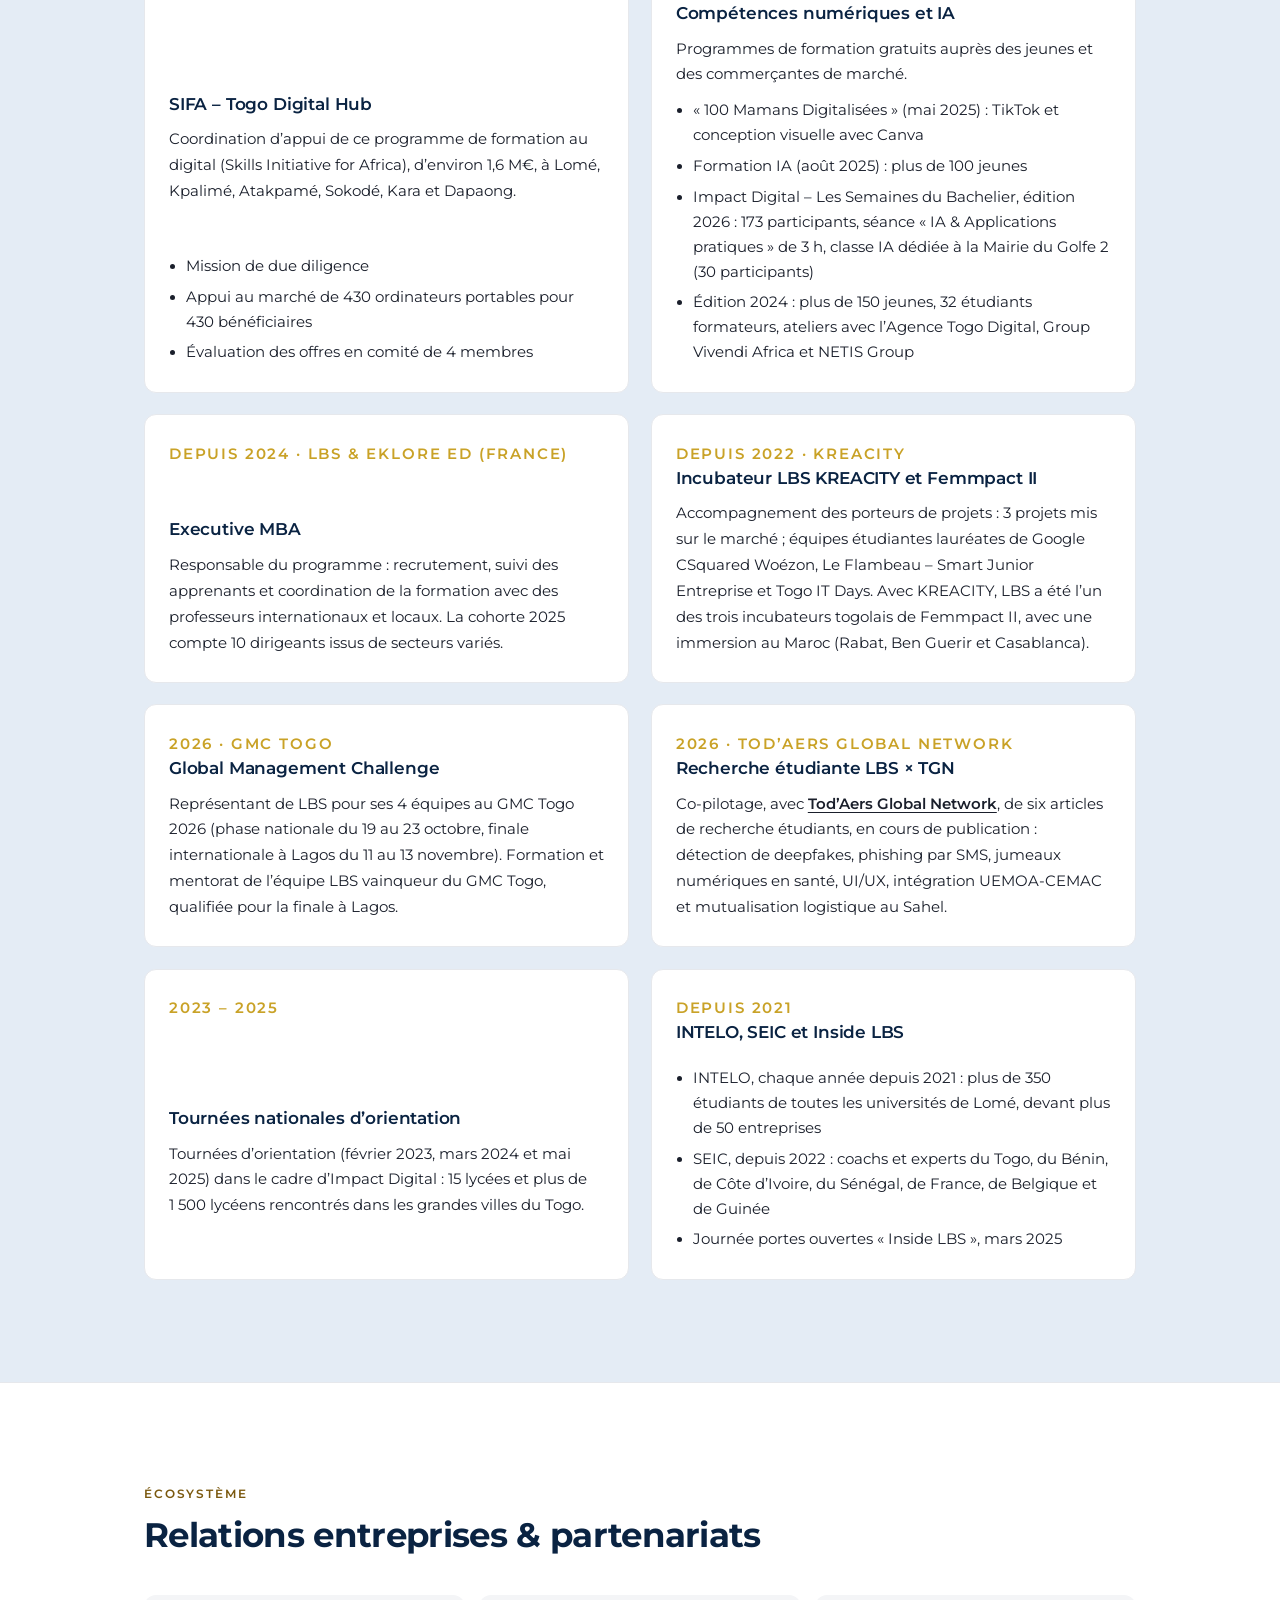
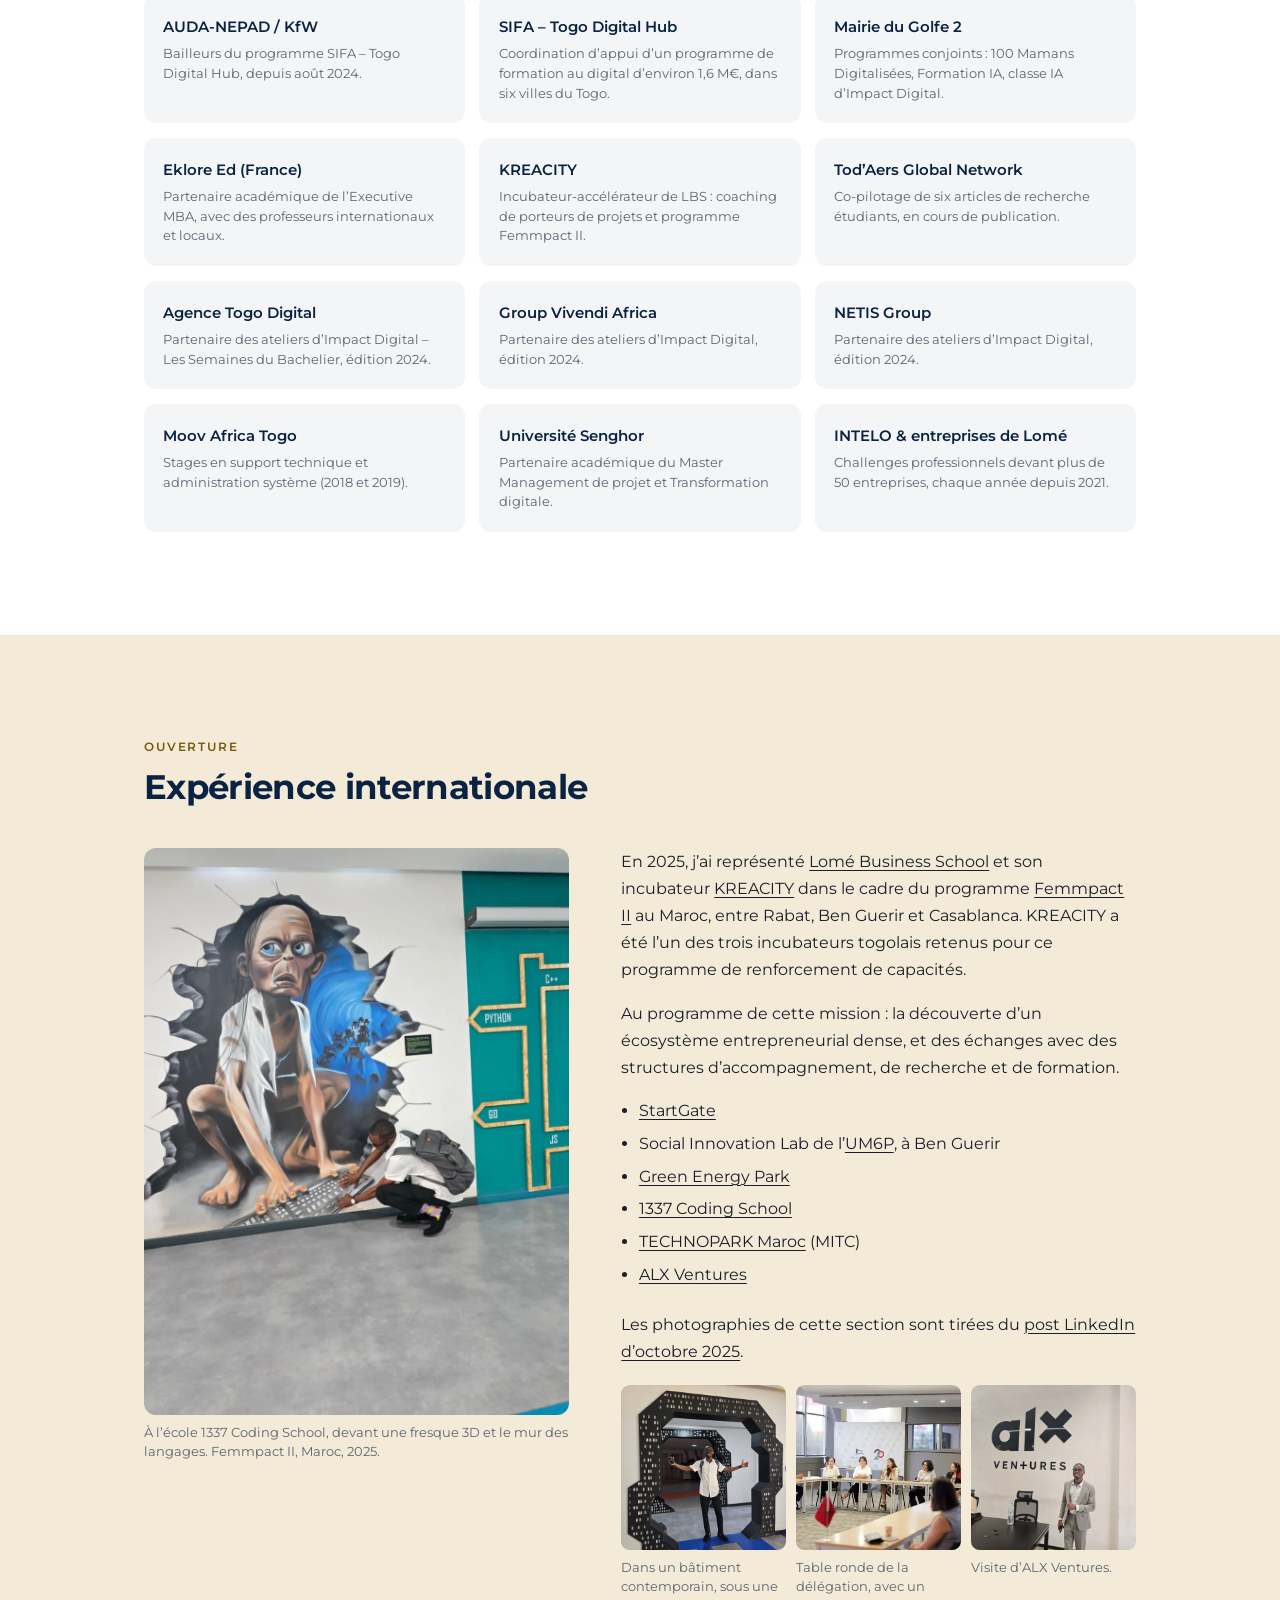
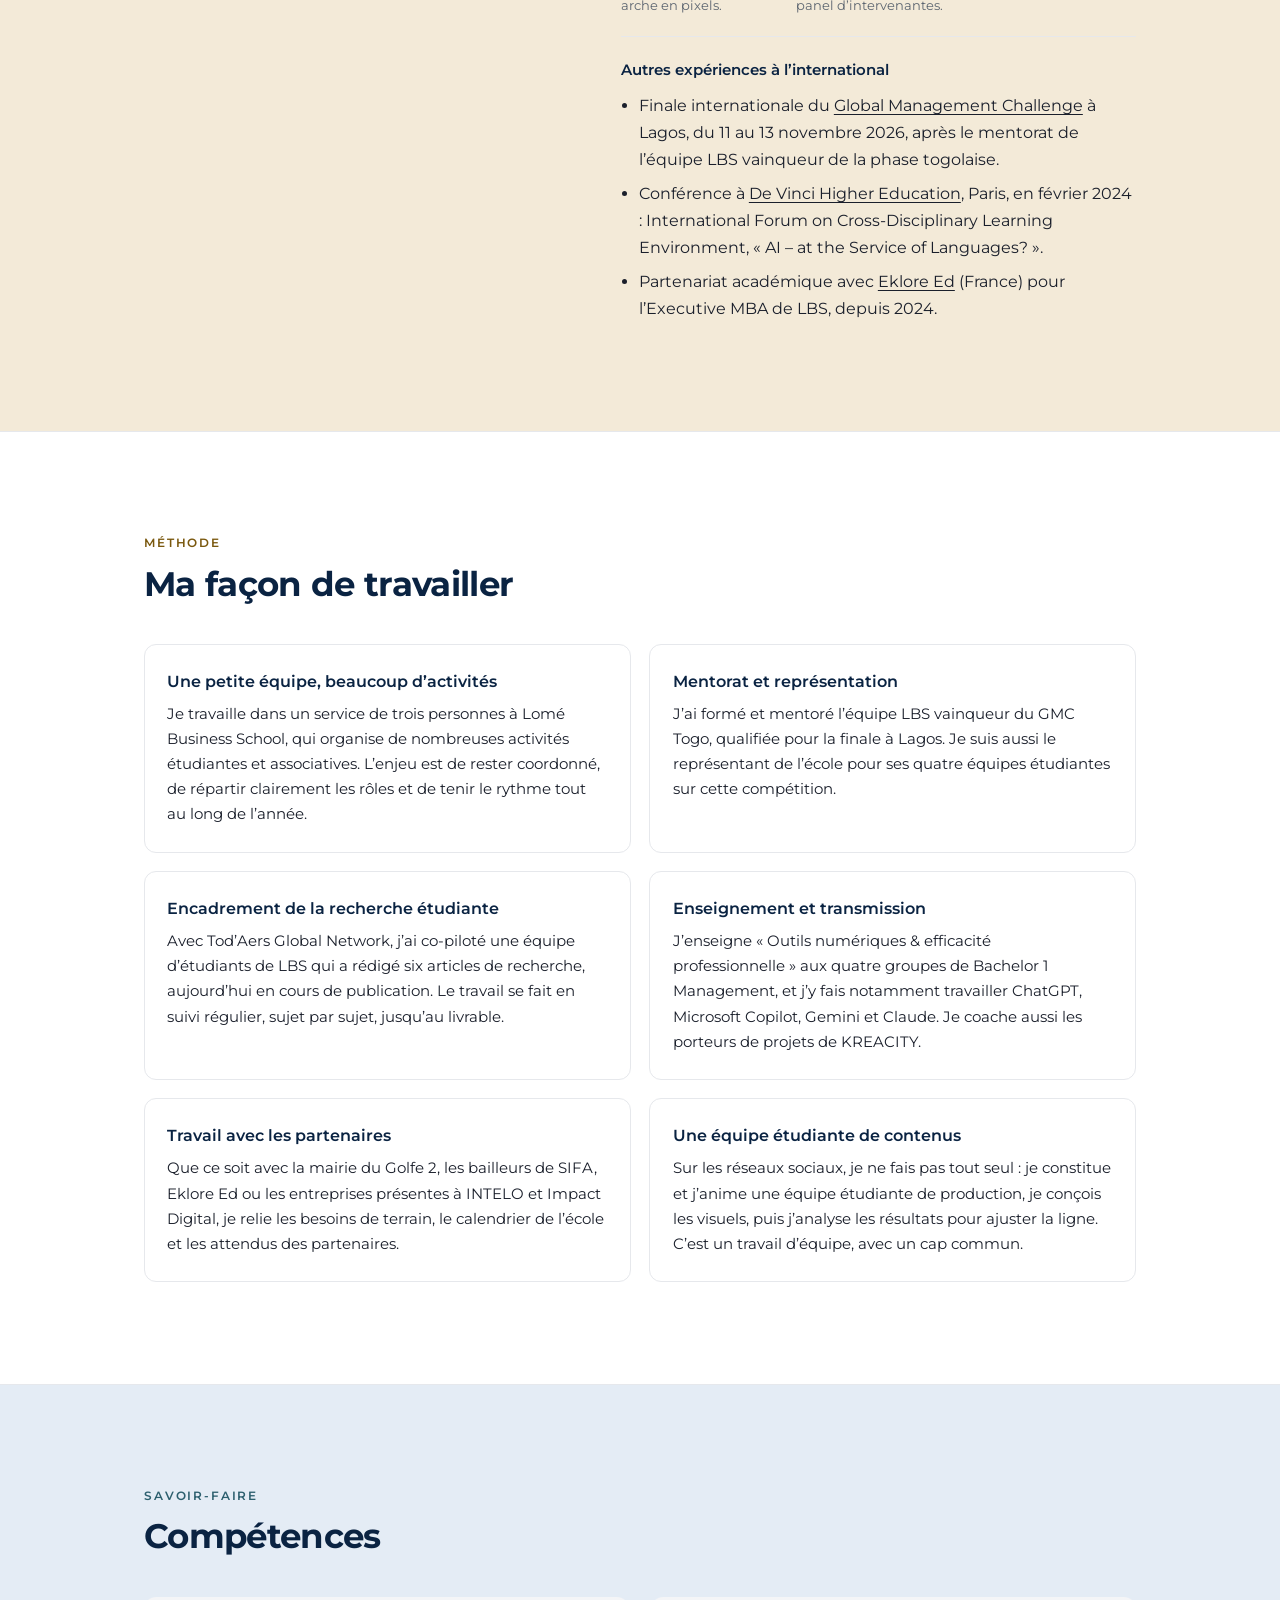
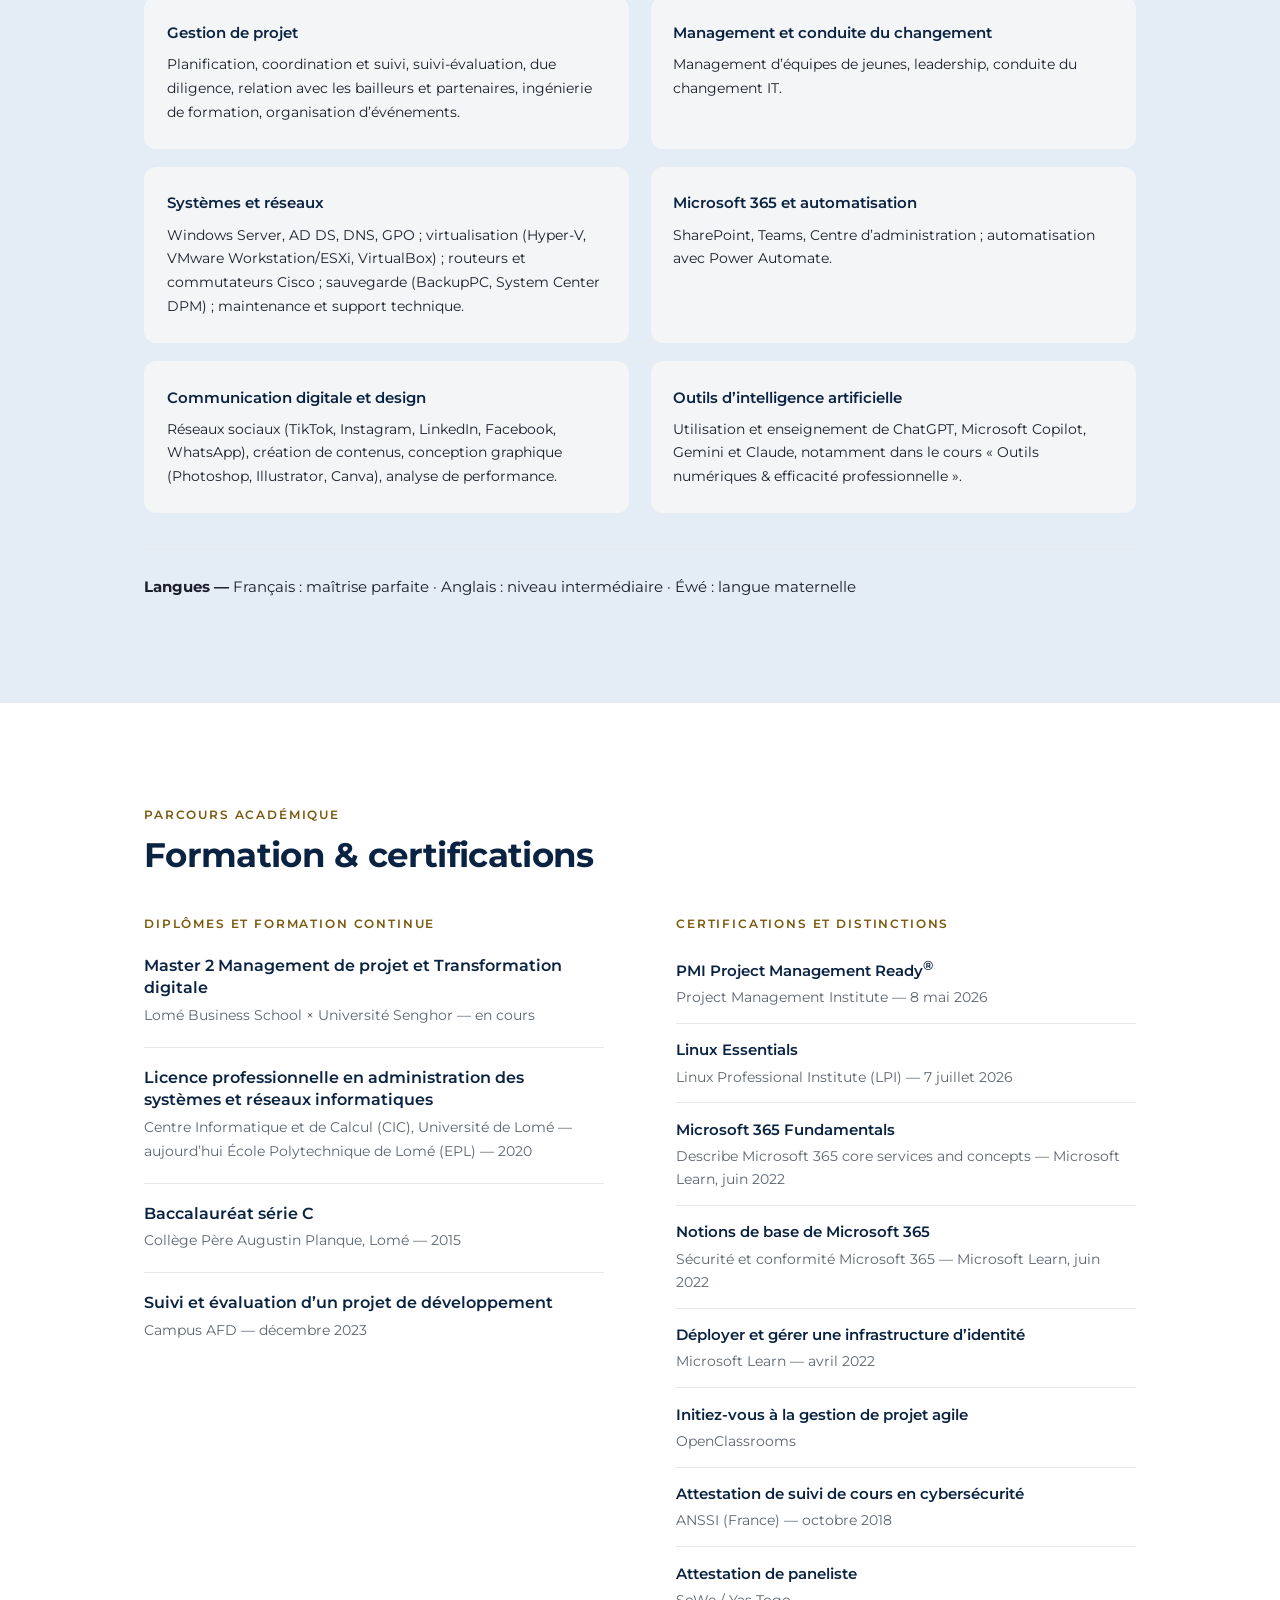
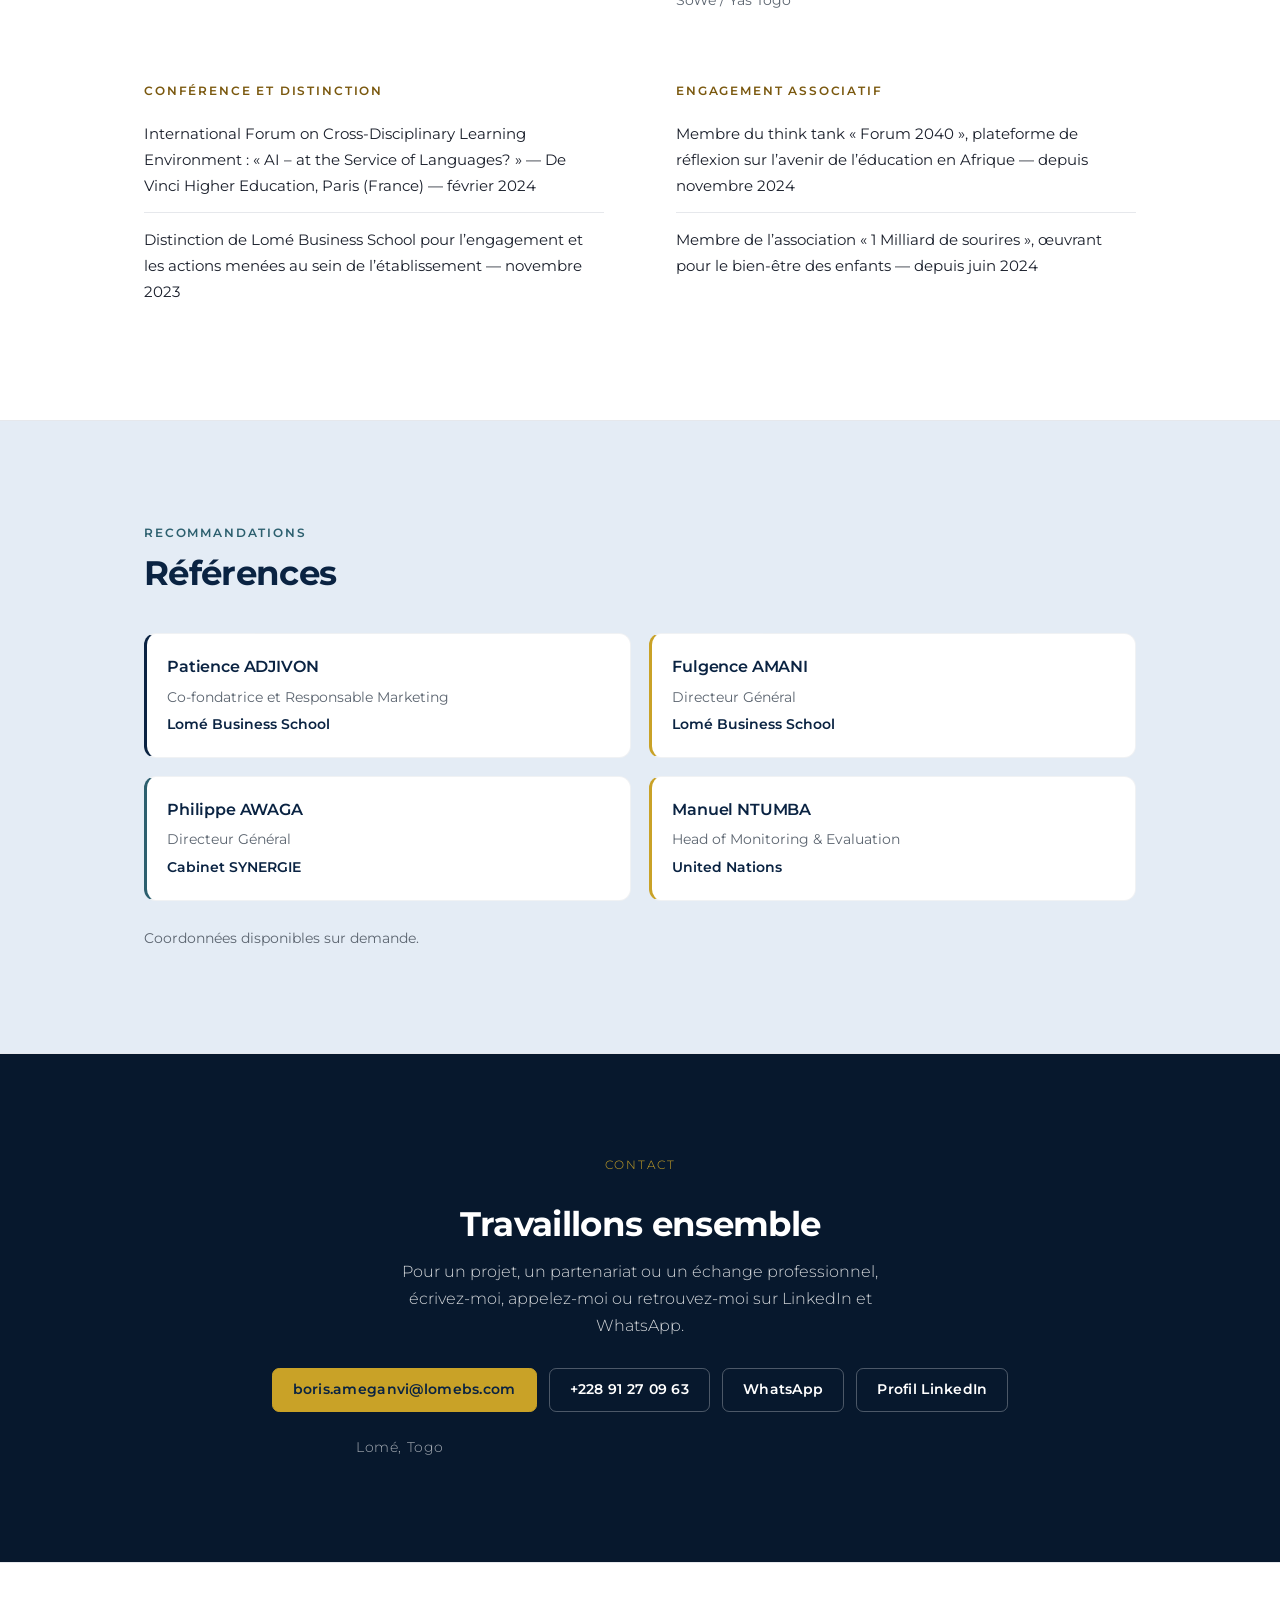
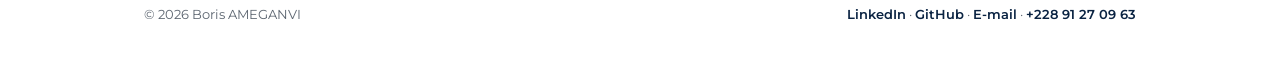
==== commit 09904c89: "Couleurs, liens externes, téléphone, références" ====
--- a/index.html
+++ b/index.html
@@ -44,7 +44,8 @@
       "addressCountry": "TG"
     },
     "sameAs": [
-      "https://www.linkedin.com/in/boris-ameganvi"
+      "https://www.linkedin.com/in/boris-ameganvi",
+      "https://github.com/boris-y-ameganvi"
     ],
     "knowsLanguage": ["fr", "en", "ee"]
   }
@@ -67,12 +68,14 @@
         <a href="#experiences">Parcours</a>
         <a href="#partenaires">Partenaires</a>
         <a href="#international">International</a>
+        <a href="#references">Références</a>
         <a href="#contact">Contact</a>
       </nav>
     </div>
   </header>
 
   <main id="contenu">
+    <div class="hero-band">
     <section class="hero wrap" id="top">
       <div class="hero-grid">
         <div class="hero-photo">
@@ -88,7 +91,7 @@
           <h1>Boris AMEGANVI</h1>
           <p class="hero-role">Responsable Projet &amp; IT Community Manager</p>
           <p class="hero-sub">Responsable du programme Executive MBA · Lomé Business School</p>
-          <p class="hero-pitch">Je pilote des projets qui allient innovation, technologies numériques, formation et communication digitale, auprès d’institutions, d’entreprises et de bailleurs internationaux, notamment <span class="nowrap">AUDA-NEPAD</span> et KfW.</p>
+          <p class="hero-pitch">Je pilote des projets qui allient innovation, technologies numériques, formation et communication digitale, auprès d’institutions, d’entreprises et de bailleurs internationaux, notamment <a class="nowrap" href="https://www.nepad.org/" rel="noopener noreferrer" target="_blank">AUDA-NEPAD</a> et <a href="https://www.entwicklungsbank.kfw.de/Internationale-Finanzierung/KfW-Entwicklungsbank/" rel="noopener noreferrer" target="_blank">KfW</a>.</p>
           <div class="hero-actions">
             <a class="btn btn-primary" href="https://www.linkedin.com/in/boris-ameganvi" rel="noopener noreferrer" target="_blank">
               <svg viewBox="0 0 24 24" aria-hidden="true"><path d="M20.45 20.45h-3.55v-5.57c0-1.33-.02-3.04-1.85-3.04-1.85 0-2.14 1.45-2.14 2.94v5.67H9.35V9h3.41v1.56h.05c.47-.9 1.63-1.85 3.36-1.85 3.6 0 4.26 2.37 4.26 5.45v6.29zM5.34 7.43a2.06 2.06 0 1 1 0-4.12 2.06 2.06 0 0 1 0 4.12zM7.12 20.45H3.56V9h3.56v11.45zM22.22 0H1.77C.79 0 0 .77 0 1.73v20.54C0 23.23.79 24 1.77 24h20.45c.98 0 1.78-.77 1.78-1.73V1.73C24 .77 23.2 0 22.22 0z"/></svg>
@@ -98,11 +101,17 @@
               <svg viewBox="0 0 24 24" aria-hidden="true"><path d="M20 4H4a2 2 0 0 0-2 2v12a2 2 0 0 0 2 2h16a2 2 0 0 0 2-2V6a2 2 0 0 0-2-2zm0 3.2-8 5.2-8-5.2V6l8 5.2L20 6v1.2z"/></svg>
               Écrire un e-mail
             </a>
-          </div>
-        </div>
-      </div>
-    </section>
-
+            <a class="btn btn-ghost" href="tel:+22891270963">
+              <svg viewBox="0 0 24 24" aria-hidden="true"><path d="M6.6 10.8c1.4 2.8 3.8 5.2 6.6 6.6l2.2-2.2c.3-.3.7-.4 1.1-.3 1.2.4 2.5.6 3.8.6.6 0 1 .4 1 1V20c0 .6-.4 1-1 1C10.6 21 3 13.4 3 4c0-.6.4-1 1-1h3.5c.6 0 1 .4 1 1 0 1.3.2 2.6.6 3.8.1.4 0 .8-.3 1.1L6.6 10.8z"/></svg>
+              +228 91 27 09 63
+            </a>
+          </div>
+        </div>
+      </div>
+    </section>
+    </div>
+
+    <div class="figures-band">
     <div class="wrap">
       <div class="figures" aria-label="Repères">
         <div><strong>Plus de 6 ans</strong><span>d’expérience professionnelle</span></div>
@@ -111,6 +120,7 @@
         <div><strong>6</strong><span>articles de recherche étudiants co-pilotés avec Tod’Aers Global Network</span></div>
       </div>
     </div>
+    </div>
 
     <section class="section" id="apropos">
       <div class="wrap">
@@ -118,7 +128,7 @@
         <h2 class="section-title">À propos</h2>
         <div class="about-grid reveal">
           <div class="about-text">
-            <p>Responsable Projet &amp; IT Community Manager à Lomé Business School depuis janvier 2022, je pilote des programmes de formation, d’incubation et de transformation digitale. Je suis également Responsable du programme Executive MBA, mené avec Eklore Ed (France).</p>
+            <p>Responsable Projet &amp; IT Community Manager à <a href="https://lome-bs.com/" rel="noopener noreferrer" target="_blank">Lomé Business School</a> depuis janvier 2022, je pilote des programmes de formation, d’incubation et de transformation digitale. Je suis également Responsable du programme Executive MBA, mené avec Eklore Ed (France).</p>
             <p>Je coordonne des programmes de compétences numériques et d’IA pour les jeunes et les commerçantes de marché, notamment avec la mairie du Golfe&nbsp;2, et j’apporte un appui au projet SIFA – Togo Digital Hub (Skills Initiative for Africa, AUDA-NEPAD / KfW).</p>
             <p>Je conçois aussi les visuels, flyers et supports de communication de l’école, et j’en anime les réseaux sociaux avec une équipe étudiante de production de contenus. Diplômé en administration des systèmes et réseaux à l’Université de Lomé, je prépare un Master Management de projet et Transformation digitale à l’Université Senghor, en partenariat avec LBS. J’enseigne «&nbsp;Outils numériques &amp; efficacité professionnelle&nbsp;» en Bachelor 1 Management.</p>
           </div>
@@ -137,32 +147,38 @@
       </div>
     </section>
 
-    <section class="section" id="expertises">
+    <section class="section section-tint" id="expertises">
       <div class="wrap">
         <p class="section-kicker">Champs d’action</p>
         <h2 class="section-title">Expertises</h2>
         <div class="expertise-grid reveal">
           <article class="exp-card">
+            <span class="exp-icon" aria-hidden="true"><svg viewBox="0 0 24 24"><rect x="7" y="4" width="10" height="16" rx="1.6"/><path d="M9.2 4.5h5.6v2.4H9.2z"/><path d="M10 11.2h4M10 14.8h4"/></svg></span>
             <h3>Gestion de projet</h3>
             <p>Coordination, suivi-évaluation, due diligence et relation avec les bailleurs, de l’appui SIFA à l’organisation d’événements.</p>
           </article>
           <article class="exp-card">
+            <span class="exp-icon" aria-hidden="true"><svg viewBox="0 0 24 24"><path d="M12 3.2 13.7 8.8l5.8.5-4.4 3.6 1.5 5.6L12 15.6l-4.6 3-1.5-5.6-4.4-3.6 5.8-.5L12 3.2z"/></svg></span>
             <h3>Transformation digitale &amp; IA</h3>
             <p>Programmes de compétences numériques et d’IA, enseignement des outils ChatGPT, Copilot, Gemini et Claude.</p>
           </article>
           <article class="exp-card">
+            <span class="exp-icon" aria-hidden="true"><svg viewBox="0 0 24 24"><path d="M5.2 5h13.6A1.7 1.7 0 0 1 20.5 6.7v8.1a1.7 1.7 0 0 1-1.7 1.7H9.2L4.8 20v-3.5H5.2A1.7 1.7 0 0 1 3.5 14.8V6.7A1.7 1.7 0 0 1 5.2 5z"/></svg></span>
             <h3>Communication &amp; community management</h3>
             <p>Animation des comptes de l’école et coordination d’une équipe étudiante de contenus, avec analyse de performance.</p>
           </article>
           <article class="exp-card">
+            <span class="exp-icon" aria-hidden="true"><svg viewBox="0 0 24 24"><path d="M5 19.2 6.3 14.8 16.7 4.4l3 3-10.4 10.4L5 19.2z"/><path d="M14.9 6.2 17.8 9.1"/></svg></span>
             <h3>Design graphique</h3>
             <p>Conception de visuels, flyers et affiches pour les campagnes et événements de Lomé Business School (Photoshop, Illustrator, Canva).</p>
           </article>
           <article class="exp-card">
+            <span class="exp-icon" aria-hidden="true"><svg viewBox="0 0 24 24"><path d="M4 5.2h6.4a2 2 0 0 1 2 2v11.2a2.4 2.4 0 0 0-2.1-1.1H4V5.2z"/><path d="M20 5.2h-6.4a2 2 0 0 0-2 2v11.2a2.4 2.4 0 0 1 2.1-1.1H20V5.2z"/></svg></span>
             <h3>Formation &amp; pédagogie</h3>
             <p>Cours en Bachelor 1 Management, formations professionnelles, mentorat d’équipes étudiantes et coaching de porteurs de projets.</p>
           </article>
           <article class="exp-card">
+            <span class="exp-icon" aria-hidden="true"><svg viewBox="0 0 24 24"><circle cx="7.2" cy="8" r="3.1"/><circle cx="16.8" cy="16" r="3.1"/><path d="M9.6 10.2 14.4 13.8"/></svg></span>
             <h3>Partenariats &amp; relations entreprises</h3>
             <p>Travail avec des collectivités, des entreprises, des incubateurs et des bailleurs, au Togo et à l’international.</p>
           </article>
@@ -201,7 +217,7 @@
       </div>
     </section>
 
-    <section class="section" id="creations">
+    <section class="section section-warm" id="creations">
       <div class="wrap">
         <p class="section-kicker">Design &amp; communication</p>
         <h2 class="section-title">Créations visuelles &amp; supports de com</h2>
@@ -344,7 +360,7 @@
       </div>
     </section>
 
-    <section class="section" id="projets">
+    <section class="section section-tint" id="projets">
       <div class="wrap">
         <p class="section-kicker">Réalisations</p>
         <h2 class="section-title">Projets &amp; réalisations</h2>
@@ -413,23 +429,23 @@
         <p class="section-kicker">Écosystème</p>
         <h2 class="section-title">Relations entreprises &amp; partenariats</h2>
         <ul class="partners reveal">
-          <li><strong>AUDA-NEPAD / KfW</strong><span>Bailleurs du programme SIFA – Togo Digital Hub, depuis août 2024.</span></li>
-          <li><strong>SIFA – Togo Digital Hub</strong><span>Coordination d’appui d’un programme de formation au digital d’environ 1,6&nbsp;M€, dans six villes du Togo.</span></li>
-          <li><strong>Mairie du Golfe 2</strong><span>Programmes conjoints : 100 Mamans Digitalisées, Formation IA, classe IA d’Impact Digital.</span></li>
-          <li><strong>Eklore Ed (France)</strong><span>Partenaire académique de l’Executive MBA, avec des professeurs internationaux et locaux.</span></li>
-          <li><strong>KREACITY</strong><span>Incubateur-accélérateur de LBS : coaching de porteurs de projets et programme Femmpact II.</span></li>
-          <li><strong>Tod’Aers Global Network</strong><span>Co-pilotage de six articles de recherche étudiants, en cours de publication.</span></li>
-          <li><strong>Agence Togo Digital</strong><span>Partenaire des ateliers d’Impact Digital – Les Semaines du Bachelier, édition 2024.</span></li>
-          <li><strong>Group Vivendi Africa</strong><span>Partenaire des ateliers d’Impact Digital, édition 2024.</span></li>
-          <li><strong>NETIS Group</strong><span>Partenaire des ateliers d’Impact Digital, édition 2024.</span></li>
-          <li><strong>Moov Africa Togo</strong><span>Stages en support technique et administration système (2018 et 2019).</span></li>
-          <li><strong>Université Senghor</strong><span>Partenaire académique du Master Management de projet et Transformation digitale.</span></li>
+          <li><strong><a href="https://www.nepad.org/" rel="noopener noreferrer" target="_blank">AUDA-NEPAD</a> / <a href="https://www.entwicklungsbank.kfw.de/Internationale-Finanzierung/KfW-Entwicklungsbank/" rel="noopener noreferrer" target="_blank">KfW</a></strong><span>Bailleurs du programme SIFA – Togo Digital Hub, depuis août 2024.</span></li>
+          <li><strong><a href="https://skillsafrica.org/" rel="noopener noreferrer" target="_blank">SIFA</a> – Togo Digital Hub</strong><span>Coordination d’appui d’un programme de formation au digital d’environ 1,6&nbsp;M€, dans six villes du Togo.</span></li>
+          <li><strong><a href="https://www.dagl.tg/communes/5-commune-du-golfe-2" rel="noopener noreferrer" target="_blank">Mairie du Golfe 2</a></strong><span>Programmes conjoints : 100 Mamans Digitalisées, Formation IA, classe IA d’Impact Digital.</span></li>
+          <li><strong><a href="https://www.eklore-ed.com/" rel="noopener noreferrer" target="_blank">Eklore Ed</a> (France)</strong><span>Partenaire académique de l’Executive MBA, avec des professeurs internationaux et locaux.</span></li>
+          <li><strong><a href="https://lome-bs.com/kreacity/" rel="noopener noreferrer" target="_blank">KREACITY</a></strong><span>Incubateur-accélérateur de LBS : coaching de porteurs de projets et programme Femmpact II.</span></li>
+          <li><strong><a href="https://www.todaers.org/" rel="noopener noreferrer" target="_blank">Tod’Aers Global Network</a></strong><span>Co-pilotage de six articles de recherche étudiants, en cours de publication.</span></li>
+          <li><strong><a href="https://digital.gouv.tg/?lang=fr" rel="noopener noreferrer" target="_blank">Agence Togo Digital</a></strong><span>Partenaire des ateliers d’Impact Digital – Les Semaines du Bachelier, édition 2024.</span></li>
+          <li><strong><a href="https://canalplustelecom.africa/" rel="noopener noreferrer" target="_blank">Group Vivendi Africa</a></strong><span>Partenaire des ateliers d’Impact Digital, édition 2024.</span></li>
+          <li><strong><a href="https://netisgroup.net/" rel="noopener noreferrer" target="_blank">NETIS Group</a></strong><span>Partenaire des ateliers d’Impact Digital, édition 2024.</span></li>
+          <li><strong><a href="https://moov-africa.tg/" rel="noopener noreferrer" target="_blank">Moov Africa Togo</a></strong><span>Stages en support technique et administration système (2018 et 2019).</span></li>
+          <li><strong><a href="https://usenghor-francophonie.org/" rel="noopener noreferrer" target="_blank">Université Senghor</a></strong><span>Partenaire académique du Master Management de projet et Transformation digitale.</span></li>
           <li><strong>INTELO &amp; entreprises de Lomé</strong><span>Challenges professionnels devant plus de 50 entreprises, chaque année depuis 2021.</span></li>
         </ul>
       </div>
     </section>
 
-    <section class="section" id="international">
+    <section class="section section-warm" id="international">
       <div class="wrap">
         <p class="section-kicker">Ouverture</p>
         <h2 class="section-title">Expérience internationale</h2>
@@ -439,17 +455,17 @@
             <figcaption>À l’école 1337 Coding School, devant une fresque 3D et le mur des langages. Femmpact II, Maroc, 2025.</figcaption>
           </figure>
           <div class="intl-copy">
-            <p>En 2025, j’ai représenté Lomé Business School et son incubateur KREACITY dans le cadre du programme Femmpact II au Maroc, entre Rabat, Ben Guerir et Casablanca. KREACITY a été l’un des trois incubateurs togolais retenus pour ce programme de renforcement de capacités.</p>
+            <p>En 2025, j’ai représenté <a href="https://lome-bs.com/" rel="noopener noreferrer" target="_blank">Lomé Business School</a> et son incubateur <a href="https://lome-bs.com/kreacity/" rel="noopener noreferrer" target="_blank">KREACITY</a> dans le cadre du programme <a href="https://lome-bs.com/femmpact-ii-%F0%9F%87%B2%F0%9F%87%A6-arrive-au-togo-avec-lbs/" rel="noopener noreferrer" target="_blank">Femmpact II</a> au Maroc, entre Rabat, Ben Guerir et Casablanca. KREACITY a été l’un des trois incubateurs togolais retenus pour ce programme de renforcement de capacités.</p>
             <p>Au programme de cette mission : la découverte d’un écosystème entrepreneurial dense, et des échanges avec des structures d’accompagnement, de recherche et de formation.</p>
             <ul class="intl-visits">
-              <li>StartGate</li>
-              <li>Social Innovation Lab de l’UM6P, à Ben Guerir</li>
-              <li>Green Energy Park</li>
-              <li>1337 Coding School</li>
-              <li>TECHNOPARK Maroc (MITC)</li>
-              <li>ALX Ventures</li>
-            </ul>
-            <p>Les photographies de cette section sont tirées du post LinkedIn publié en octobre 2025.</p>
+              <li><a href="https://www.startgate.ma/" rel="noopener noreferrer" target="_blank">StartGate</a></li>
+              <li>Social Innovation Lab de l’<a href="https://www.um6p.ma/" rel="noopener noreferrer" target="_blank">UM6P</a>, à Ben Guerir</li>
+              <li><a href="https://www.greenenergypark.ma/" rel="noopener noreferrer" target="_blank">Green Energy Park</a></li>
+              <li><a href="https://1337.ma/" rel="noopener noreferrer" target="_blank">1337 Coding School</a></li>
+              <li><a href="https://www.technopark.ma/" rel="noopener noreferrer" target="_blank">TECHNOPARK Maroc</a> (MITC)</li>
+              <li><a href="https://alx-ventures.com/" rel="noopener noreferrer" target="_blank">ALX Ventures</a></li>
+            </ul>
+            <p>Les photographies de cette section sont tirées du <a href="https://www.linkedin.com/feed/update/urn:li:activity:7385664775743062017/" rel="noopener noreferrer" target="_blank">post LinkedIn d’octobre 2025</a>.</p>
             <div class="intl-thumbs">
               <figure>
                 <img src="maroc-2.webp" width="480" height="640" alt="Boris AMEGANVI dans un bâtiment contemporain, sous une arche en pixels" loading="lazy">
@@ -467,9 +483,9 @@
             <div class="intl-more">
               <h3>Autres expériences à l’international</h3>
               <ul>
-                <li>Finale internationale du Global Management Challenge à Lagos, du 11 au 13 novembre 2026, après le mentorat de l’équipe LBS vainqueur de la phase togolaise.</li>
-                <li>Conférence à De Vinci Higher Education, Paris, en février 2024 : International Forum on Cross-Disciplinary Learning Environment, «&nbsp;AI – at the Service of Languages?&nbsp;».</li>
-                <li>Partenariat académique avec Eklore Ed (France) pour l’Executive MBA de LBS, depuis 2024.</li>
+                <li>Finale internationale du <a href="https://globalmanagementchallenge.pt/" rel="noopener noreferrer" target="_blank">Global Management Challenge</a> à Lagos, du 11 au 13 novembre 2026, après le mentorat de l’équipe LBS vainqueur de la phase togolaise.</li>
+                <li>Conférence à <a href="https://www.devinci.fr/" rel="noopener noreferrer" target="_blank">De Vinci Higher Education</a>, Paris, en février 2024 : International Forum on Cross-Disciplinary Learning Environment, «&nbsp;AI – at the Service of Languages?&nbsp;».</li>
+                <li>Partenariat académique avec <a href="https://www.eklore-ed.com/" rel="noopener noreferrer" target="_blank">Eklore Ed</a> (France) pour l’Executive MBA de LBS, depuis 2024.</li>
               </ul>
             </div>
           </div>
@@ -510,7 +526,7 @@
       </div>
     </section>
 
-    <section class="section" id="competences">
+    <section class="section section-tint" id="competences">
       <div class="wrap">
         <p class="section-kicker">Savoir-faire</p>
         <h2 class="section-title">Compétences</h2>
@@ -627,14 +643,46 @@
       </div>
     </section>
 
-    <section class="section" id="contact">
+    <section class="section section-tint" id="references">
+      <div class="wrap">
+        <p class="section-kicker">Recommandations</p>
+        <h2 class="section-title">Références</h2>
+        <div class="ref-grid reveal">
+          <article class="ref-card">
+            <h3>Patience ADJIVON</h3>
+            <p>Co-fondatrice et Responsable Marketing</p>
+            <p class="ref-org"><a href="https://lome-bs.com/" rel="noopener noreferrer" target="_blank">Lomé Business School</a></p>
+          </article>
+          <article class="ref-card">
+            <h3>Fulgence AMANI</h3>
+            <p>Directeur Général</p>
+            <p class="ref-org"><a href="https://lome-bs.com/" rel="noopener noreferrer" target="_blank">Lomé Business School</a></p>
+          </article>
+          <article class="ref-card">
+            <h3>Philippe AWAGA</h3>
+            <p>Directeur Général</p>
+            <p class="ref-org">Cabinet SYNERGIE</p>
+          </article>
+          <article class="ref-card">
+            <h3>Manuel NTUMBA</h3>
+            <p>Head of Monitoring &amp; Evaluation</p>
+            <p class="ref-org">United Nations</p>
+          </article>
+        </div>
+        <p class="ref-note">Coordonnées disponibles sur demande.</p>
+      </div>
+    </section>
+
+    <section class="section section-navy" id="contact">
       <div class="wrap">
         <div class="contact-box">
           <p class="section-kicker">Contact</p>
           <h2 class="section-title">Travaillons ensemble</h2>
-          <p>Pour un projet, un partenariat ou un échange professionnel, écrivez-moi ou retrouvez-moi sur LinkedIn.</p>
+          <p>Pour un projet, un partenariat ou un échange professionnel, écrivez-moi, appelez-moi ou retrouvez-moi sur LinkedIn et WhatsApp.</p>
           <div class="hero-actions">
             <a class="btn btn-primary" href="mailto:boris.ameganvi@lomebs.com">boris.ameganvi@lomebs.com</a>
+            <a class="btn btn-ghost" href="tel:+22891270963">+228 91 27 09 63</a>
+            <a class="btn btn-ghost" href="https://wa.me/22891270963" rel="noopener noreferrer" target="_blank">WhatsApp</a>
             <a class="btn btn-ghost" href="https://www.linkedin.com/in/boris-ameganvi" rel="noopener noreferrer" target="_blank">Profil LinkedIn</a>
           </div>
           <p class="contact-place">Lomé, Togo</p>
@@ -646,7 +694,7 @@
   <footer class="site-footer">
     <div class="wrap footer-inner">
       <p>© 2026 Boris AMEGANVI</p>
-      <p><a href="https://www.linkedin.com/in/boris-ameganvi" rel="noopener noreferrer" target="_blank">LinkedIn</a> · <a href="mailto:boris.ameganvi@lomebs.com">E-mail</a></p>
+      <p><a href="https://www.linkedin.com/in/boris-ameganvi" rel="noopener noreferrer" target="_blank">LinkedIn</a> · <a href="https://github.com/boris-y-ameganvi" rel="noopener noreferrer" target="_blank">GitHub</a> · <a href="mailto:boris.ameganvi@lomebs.com">E-mail</a> · <a href="tel:+22891270963">+228 91 27 09 63</a></p>
     </div>
   </footer>
 
--- a/styles.css
+++ b/styles.css
@@ -68,12 +68,17 @@
 :root {
   --navy: #0a2342;
   --navy-soft: #16345a;
+  --navy-deep: #07182d;
   --accent: #c9a227;
+  --accent-ink: #7a580e;
   --bg: #ffffff;
   --bg-soft: #f4f5f7;
   --text: #1a1f2b;
   --muted: #5c6570;
   --line: #e6e8ec;
+  --teal: #2c5f6e;
+  --bg-tint: #e4ecf5;
+  --bg-warm: #f3ead8;
   --font: "Montserrat", system-ui, -apple-system, "Segoe UI", sans-serif;
   --max: 68rem;
   --header-h: 4.5rem;
@@ -199,7 +204,7 @@
 .site-nav {
   display: flex;
   flex-wrap: wrap;
-  gap: 0.15rem 1.75rem;
+  gap: 0.15rem 1.15rem;
 }
 .site-nav a {
   text-decoration: none;
@@ -211,7 +216,7 @@
 }
 .site-nav a:hover { border-bottom-color: var(--accent); color: var(--navy); }
 
-@media (max-width: 839px) {
+@media (max-width: 959px) {
   .brand-name { display: none; }
   .site-nav {
     display: none;
@@ -236,7 +241,7 @@
   }
   .site-nav a:hover { background: var(--bg-soft); }
 }
-@media (min-width: 840px) {
+@media (min-width: 960px) {
   .nav-btn { display: none; }
   .site-nav { display: flex; position: static; }
 }
@@ -251,14 +256,28 @@
   padding: clamp(4rem, 8vw, 6.5rem) 0;
 }
 .section + .section { border-top: 1px solid var(--line); }
+.section-tint { background: var(--bg-tint); }
+.section-warm { background: var(--bg-warm); }
+.section-navy {
+  background: var(--navy-deep);
+  color: #fff;
+  border-top: 0;
+}
+.section-navy .section-title { color: #fff; }
+.hero-band {
+  background: linear-gradient(165deg, #ffffff 0%, #eaf0f7 52%, #f6eedc 100%);
+}
 .section-kicker {
   margin: 0 0 0.6rem;
-  color: var(--accent);
+  color: var(--accent-ink);
   font-size: 0.72rem;
   letter-spacing: 0.16em;
   text-transform: uppercase;
   font-weight: 600;
 }
+.section-tint .section-kicker { color: var(--teal); }
+.section-navy .section-kicker,
+.contact-box .section-kicker { color: var(--accent); }
 .section-title {
   margin: 0 0 2.5rem;
   font-size: clamp(1.65rem, 3vw, 2.1rem);
@@ -301,7 +320,7 @@
 }
 .hero-kicker {
   margin: 0 0 0.85rem;
-  color: var(--accent);
+  color: var(--accent-ink);
   letter-spacing: 0.16em;
   text-transform: uppercase;
   font-size: 0.72rem;
@@ -367,44 +386,55 @@
   color: var(--navy);
   border-color: var(--line);
 }
-.btn-ghost:hover { border-color: var(--navy); color: var(--navy); background: var(--bg-soft); }
+.btn-ghost:hover { border-color: var(--accent); color: var(--navy); background: var(--bg-warm); }
 .btn svg { width: 1rem; height: 1rem; fill: currentColor; }
 
 /* Figures */
+.figures-band {
+  background: var(--navy-deep);
+  color: #fff;
+  padding: clamp(2.1rem, 5vw, 3.4rem) 0;
+}
 .figures {
   display: grid;
   grid-template-columns: repeat(2, 1fr);
   gap: 1rem;
   margin: 0;
-  padding: 0 0 clamp(3rem, 6vw, 5rem);
+  padding: 0;
 }
 @media (min-width: 800px) {
   .figures { grid-template-columns: repeat(4, 1fr); gap: 1.15rem; }
 }
 .figures div {
-  background: var(--bg-soft);
-  border: 1px solid transparent;
+  background: rgba(255, 255, 255, 0.07);
+  border: 1px solid rgba(255, 255, 255, 0.08);
+  border-left: 3px solid var(--accent);
   border-radius: var(--radius);
   padding: 1.4rem 1.25rem 1.45rem;
   transition: border-color 0.18s ease, transform 0.18s ease, background 0.18s ease;
 }
+.figures div:nth-child(2) { border-left-color: #d4b45c; }
+.figures div:nth-child(3) { border-left-color: #7eb0bc; }
+.figures div:nth-child(4) { border-left-color: var(--accent); }
 .figures div:hover {
-  border-color: var(--line);
-  background: var(--bg);
+  background: rgba(255, 255, 255, 0.13);
+  border-color: rgba(255, 255, 255, 0.16);
   transform: translateY(-2px);
 }
 .figures strong {
   display: block;
   font-size: 1.35rem;
-  color: var(--navy);
+  color: #fff;
   line-height: 1.2;
   font-weight: 700;
   letter-spacing: -0.02em;
 }
+.figures div:nth-child(2) strong { color: #e8c96a; }
+.figures div:nth-child(4) strong { color: #a8d4db; }
 .figures span {
   display: block;
   margin-top: 0.4rem;
-  color: var(--muted);
+  color: rgba(255, 255, 255, 0.88);
   font-size: 0.8rem;
   font-weight: 400;
   line-height: 1.5;
@@ -609,6 +639,11 @@
 }
 
 /* Contact */
+.section-navy .contact-box {
+  background: transparent;
+  border-radius: 0;
+  padding: 0;
+}
 .contact-box {
   background: var(--navy);
   color: #fff;
@@ -649,6 +684,21 @@
   letter-spacing: 0.04em;
 }
 
+/* External text links */
+.partners a,
+.intl-visits a,
+.intl-more a,
+.intl-copy a,
+.hero-pitch a,
+.about-text a,
+.card a {
+  color: inherit;
+  text-underline-offset: 0.18em;
+  text-decoration-thickness: 1px;
+}
+.partners a { color: var(--navy); font-weight: 600; text-decoration: none; }
+.partners a:hover { color: var(--navy-soft); text-decoration: underline; }
+
 /* Footer */
 .site-footer {
   border-top: 1px solid var(--line);
@@ -685,7 +735,7 @@
 
 @media (prefers-reduced-motion: reduce) {
   html { scroll-behavior: auto; }
-  .btn:hover, .card:hover, .figures div:hover, .skill:hover { transform: none; }
+  .btn:hover, .card:hover, .figures div:hover, .skill:hover, .exp-card:hover, .ref-card:hover { transform: none; }
 }
 
 @media print {
@@ -693,6 +743,10 @@
   body { background: #fff; }
   .section, .hero { break-inside: avoid; padding: 1.2rem 0; }
   .card, .skill, .figures div, .aside-card, .contact-box { box-shadow: none; }
+  .figures-band, .section-navy, .contact-box { background: #fff !important; color: #000; }
+  .figures div { background: #fff; border: 1px solid #ccc; }
+  .figures strong, .figures span,
+  .section-navy .section-title, .section-navy .section-kicker, .section-navy p { color: #000 !important; }
   .contact-box { background: #fff; color: #000; border: 1px solid #ccc; }
   a[href^="http"]::after, a[href^="mailto"]::after {
     content: " (" attr(href) ")";
@@ -707,9 +761,10 @@
   transform: translateY(18px);
   transition: opacity 0.55s ease, transform 0.55s ease;
 }
+.reveal:not(.is-in) { pointer-events: none; }
 .reveal.is-in { opacity: 1; transform: none; }
 @media (prefers-reduced-motion: reduce) {
-  .reveal { opacity: 1; transform: none; transition: none; }
+  .reveal { opacity: 1; transform: none; transition: none; pointer-events: auto; }
 }
 
 .expertise-grid {
@@ -721,15 +776,37 @@
   .expertise-grid { grid-template-columns: repeat(3, 1fr); gap: 1.15rem; }
 }
 .exp-card {
-  background: var(--bg-soft);
-  border: 1px solid transparent;
+  background: #fff;
+  border: 1px solid rgba(10, 35, 66, 0.06);
   border-radius: var(--radius);
-  padding: 1.4rem 1.3rem 1.45rem;
-  transition: border-color 0.18s ease, background 0.18s ease, transform 0.18s ease;
+  padding: 1.3rem 1.3rem 1.45rem;
+  transition: border-color 0.18s ease, background 0.18s ease, transform 0.18s ease, box-shadow 0.18s ease;
+}
+.exp-icon {
+  display: grid;
+  place-items: center;
+  width: 2.5rem;
+  height: 2.5rem;
+  border-radius: 0.55rem;
+  margin: 0 0 0.85rem;
+  background: var(--navy);
+  color: #fff;
+}
+.exp-icon svg { width: 1.28rem; height: 1.28rem; fill: none; stroke: currentColor; stroke-width: 1.8; stroke-linecap: round; stroke-linejoin: round; }
+.exp-card:nth-child(2) .exp-icon,
+.exp-card:nth-child(5) .exp-icon {
+  background: var(--accent);
+  color: var(--navy);
+}
+.exp-card:nth-child(3) .exp-icon,
+.exp-card:nth-child(6) .exp-icon {
+  background: var(--teal);
+  color: #fff;
 }
 .exp-card:hover {
-  background: var(--bg);
-  border-color: var(--line);
+  background: #fff;
+  border-color: rgba(10, 35, 66, 0.10);
+  box-shadow: 0 10px 24px rgba(10, 35, 66, 0.08);
   transform: translateY(-2px);
 }
 .exp-card h3 {
@@ -1064,3 +1141,57 @@
   color: var(--navy);
 }
 .work-card p { margin: 0; font-size: 0.92rem; }
+
+/* References */
+.ref-grid {
+  display: grid;
+  gap: 1rem;
+}
+@media (min-width: 700px) {
+  .ref-grid { grid-template-columns: repeat(2, 1fr); gap: 1.15rem; }
+}
+.ref-card {
+  background: #fff;
+  border: 1px solid rgba(10, 35, 66, 0.06);
+  border-left: 3px solid var(--navy);
+  border-radius: var(--radius);
+  padding: 1.25rem 1.25rem 1.35rem;
+  transition: border-color 0.18s ease, transform 0.18s ease, box-shadow 0.18s ease;
+}
+.ref-card:nth-child(2) { border-left-color: var(--accent); }
+.ref-card:nth-child(3) { border-left-color: var(--teal); }
+.ref-card:nth-child(4) { border-left-color: var(--accent); }
+.ref-card:hover {
+  box-shadow: 0 10px 24px rgba(10, 35, 66, 0.08);
+  transform: translateY(-2px);
+}
+.ref-card h3 {
+  margin: 0 0 0.35rem;
+  font-size: 0.98rem;
+  font-weight: 600;
+  color: var(--navy);
+  letter-spacing: -0.01em;
+}
+.ref-card p {
+  margin: 0;
+  font-size: 0.88rem;
+  color: var(--muted);
+  line-height: 1.5;
+  font-weight: 400;
+}
+.ref-org {
+  margin-top: 0.4rem !important;
+  color: var(--navy) !important;
+  font-weight: 600 !important;
+}
+.ref-org a {
+  color: inherit;
+  text-decoration: none;
+}
+.ref-org a:hover { text-decoration: underline; text-underline-offset: 0.18em; }
+.ref-note {
+  margin: 1.6rem 0 0;
+  color: var(--muted);
+  font-size: 0.9rem;
+  font-weight: 400;
+}
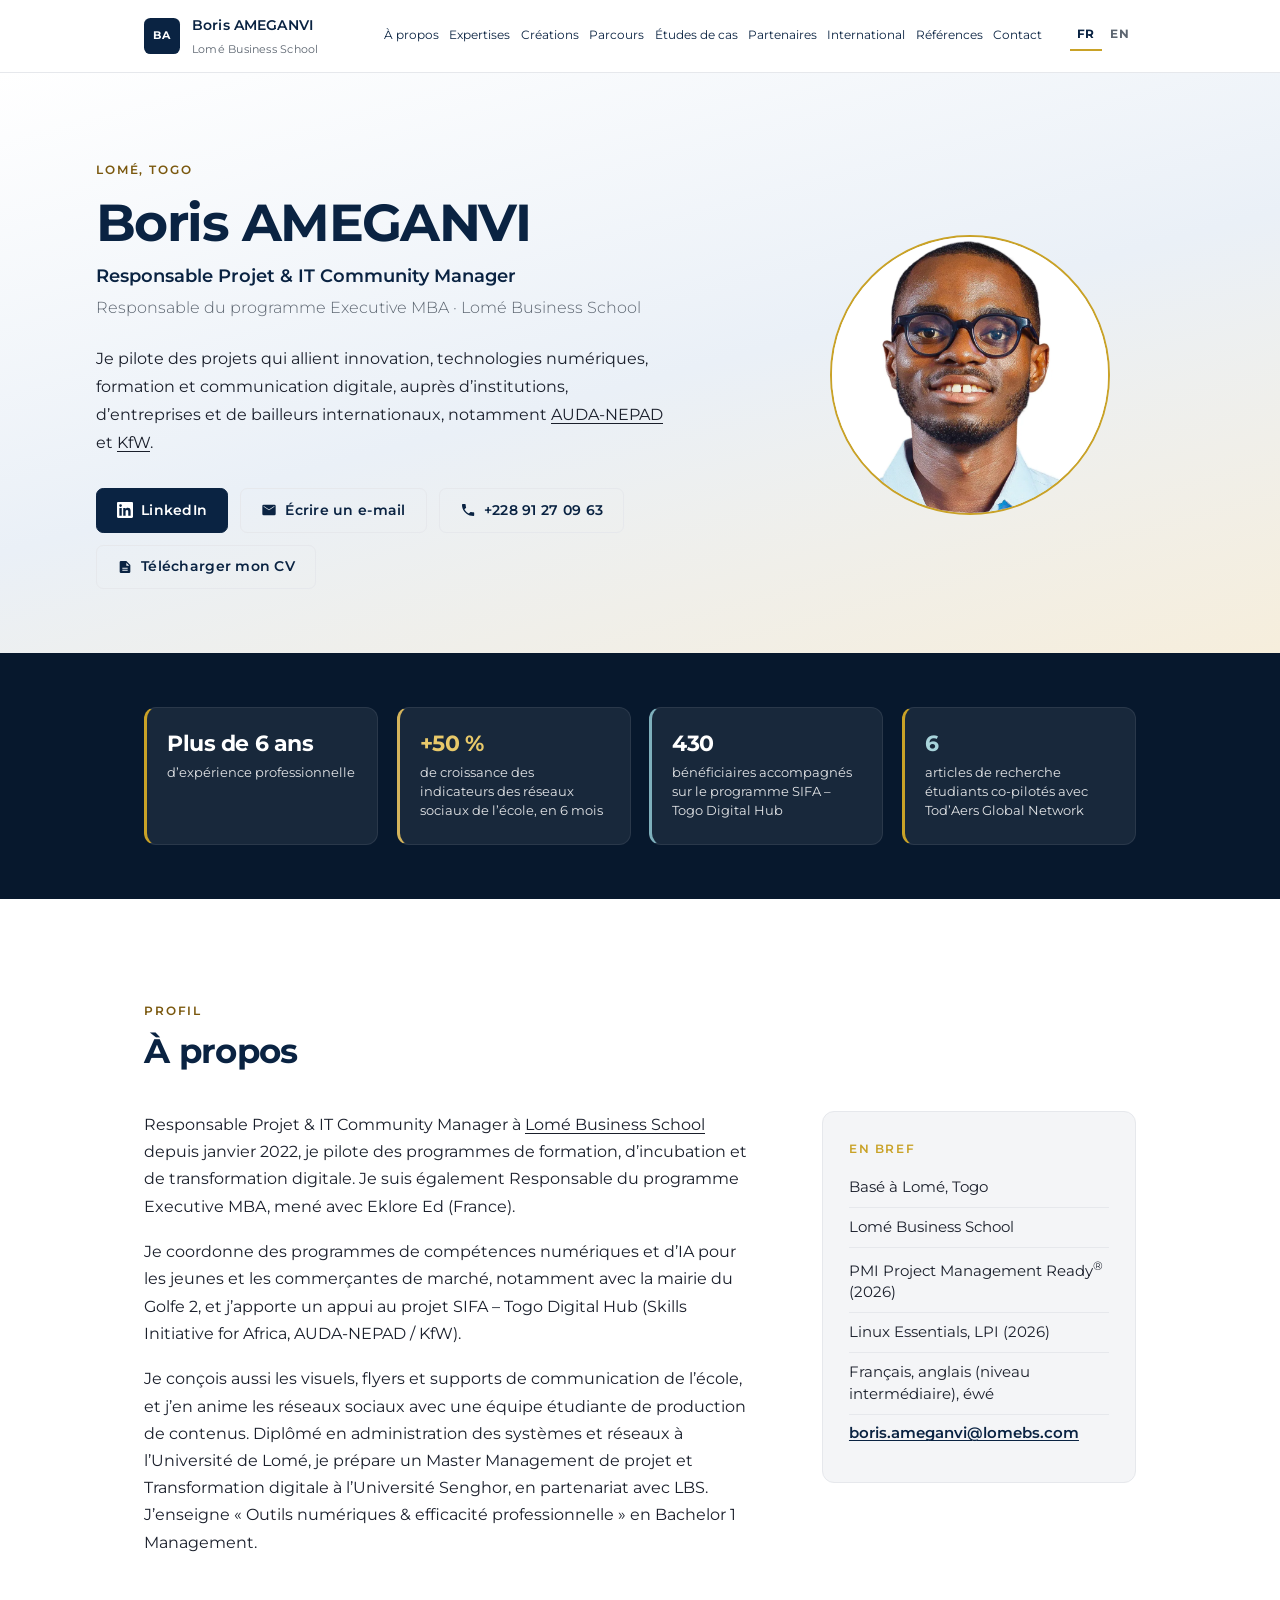
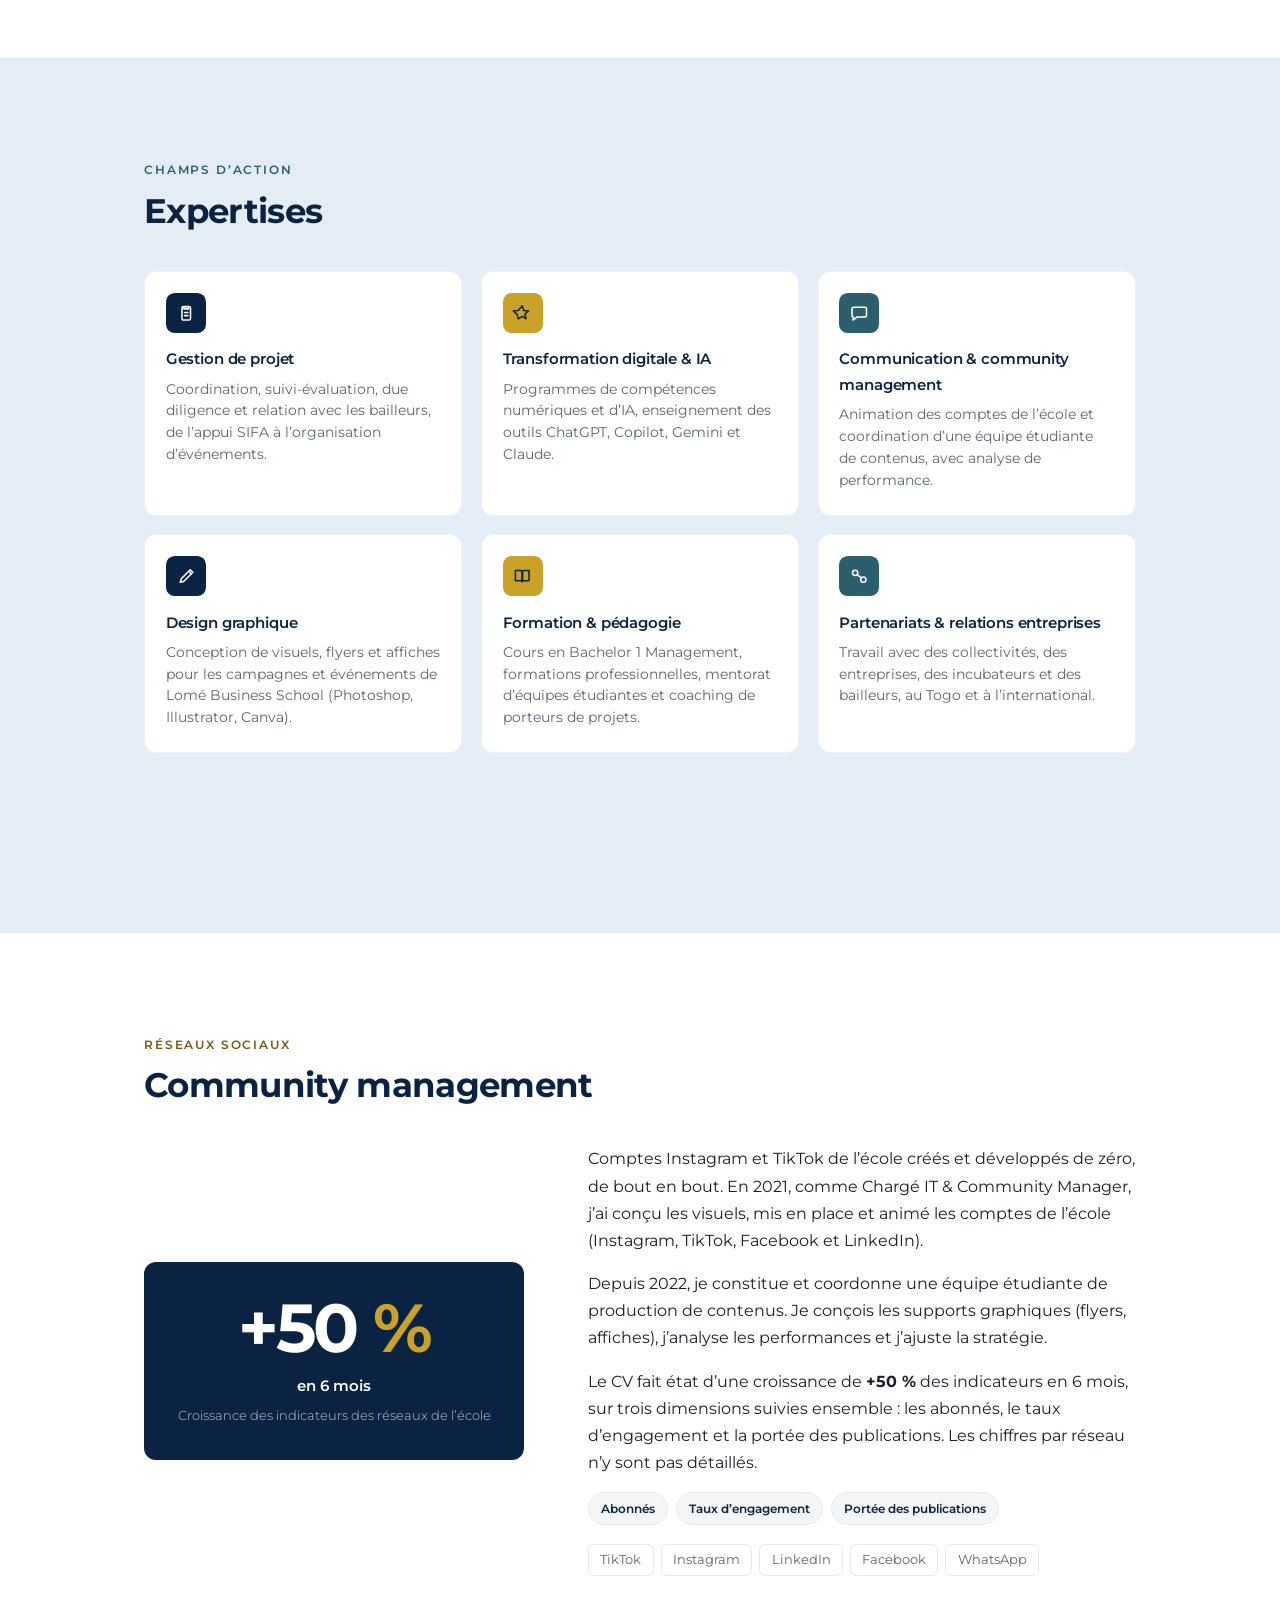
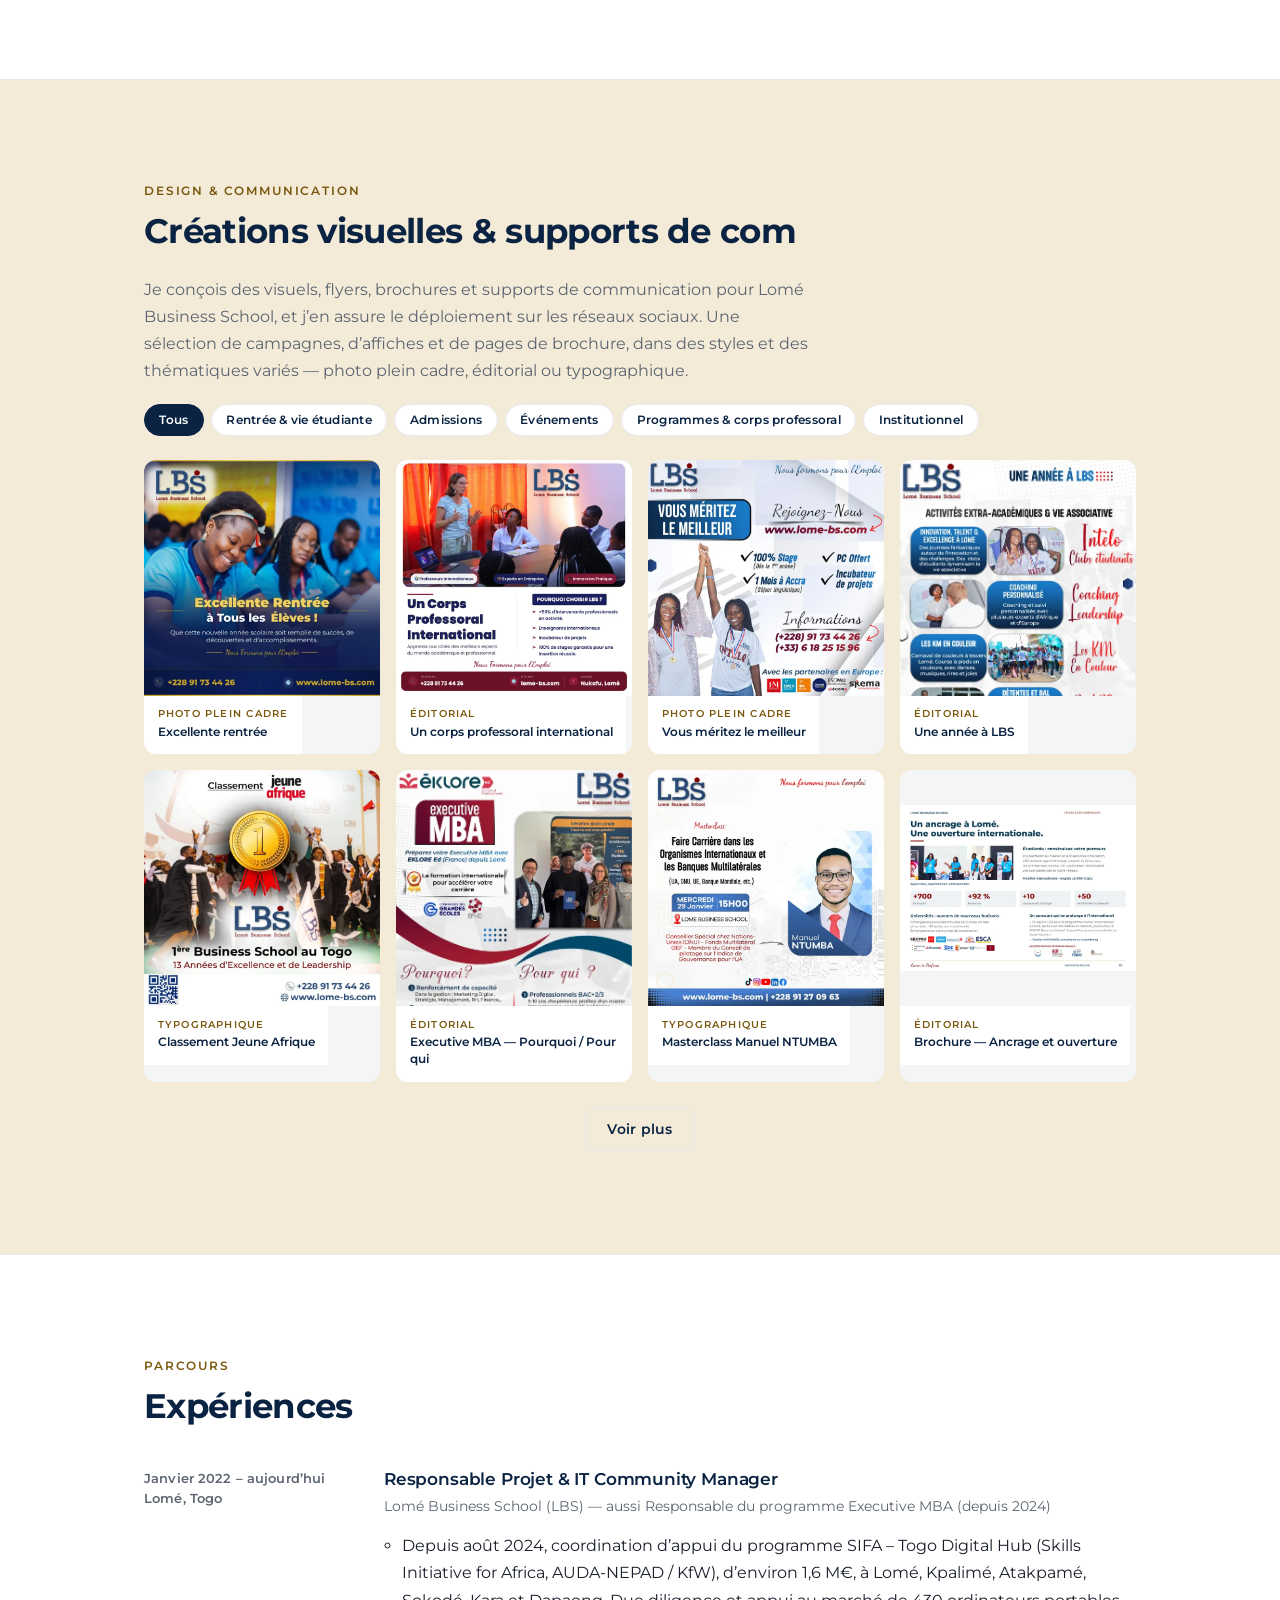
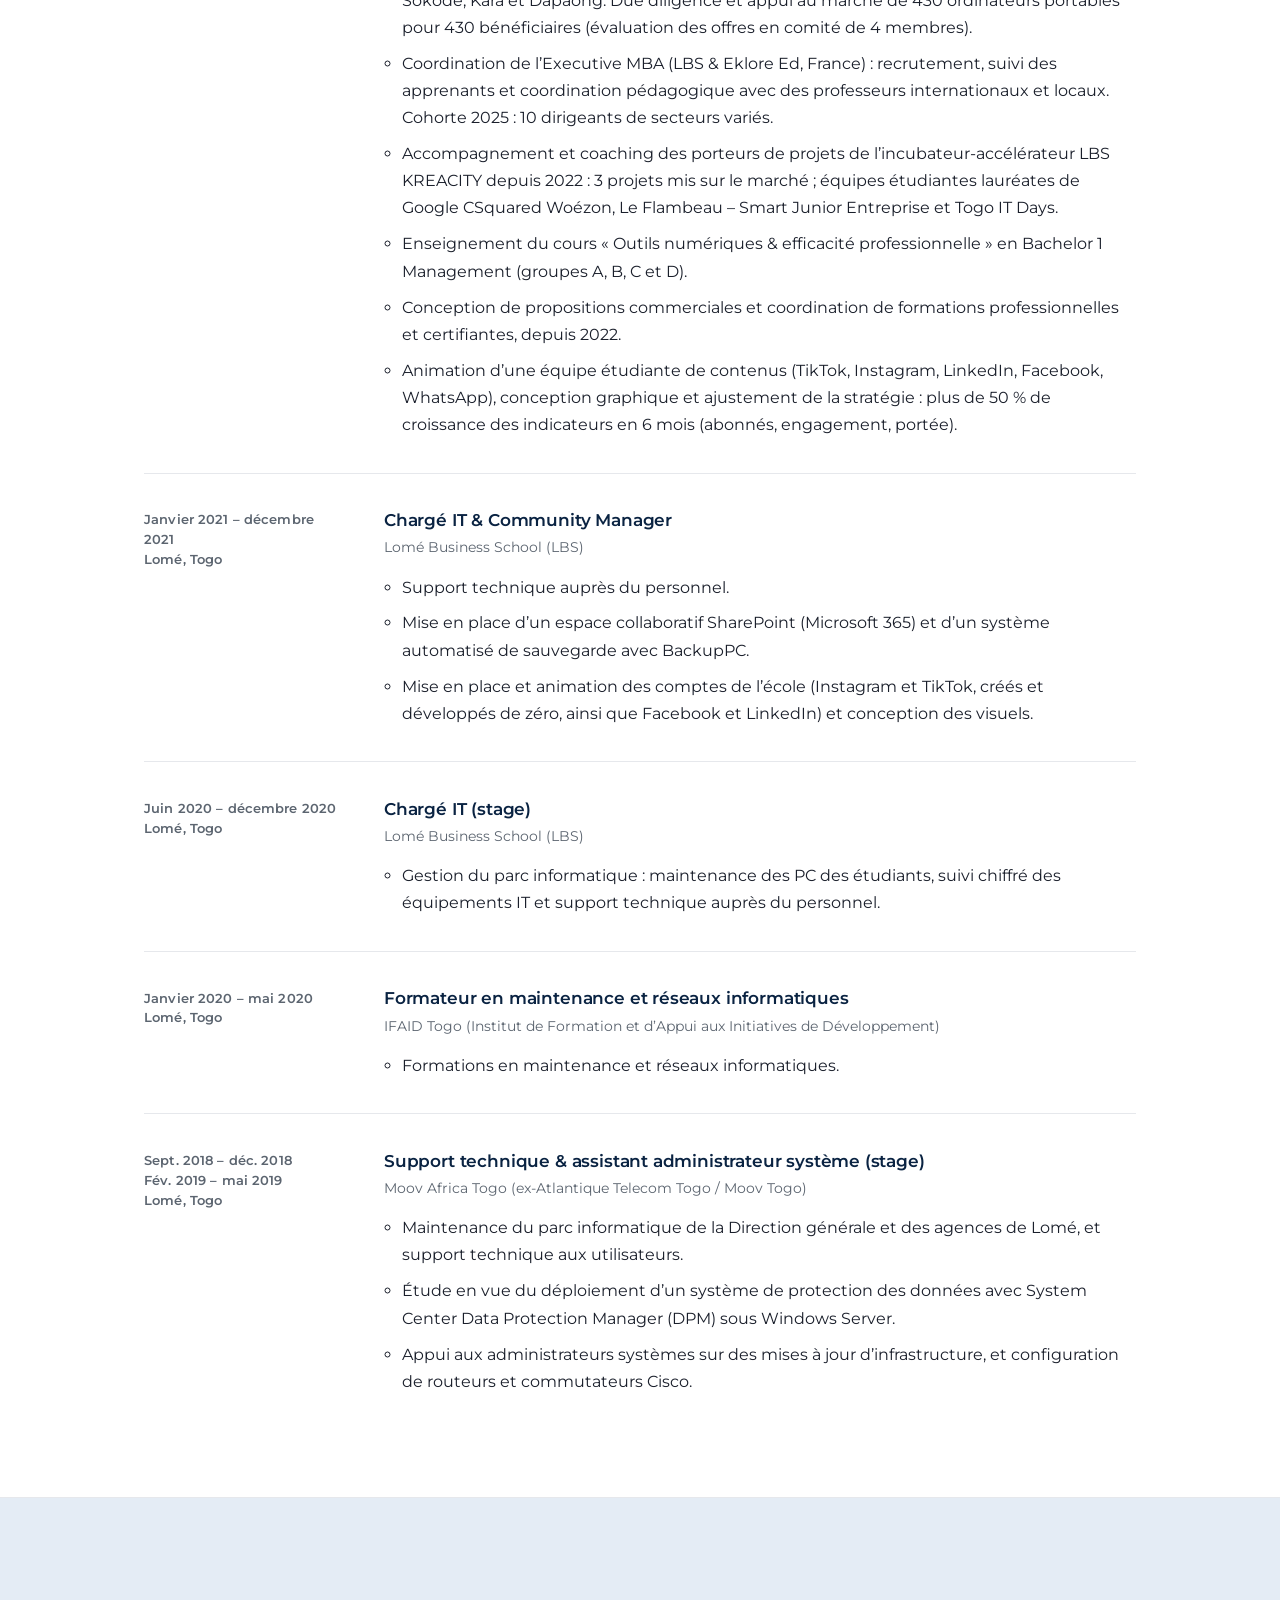
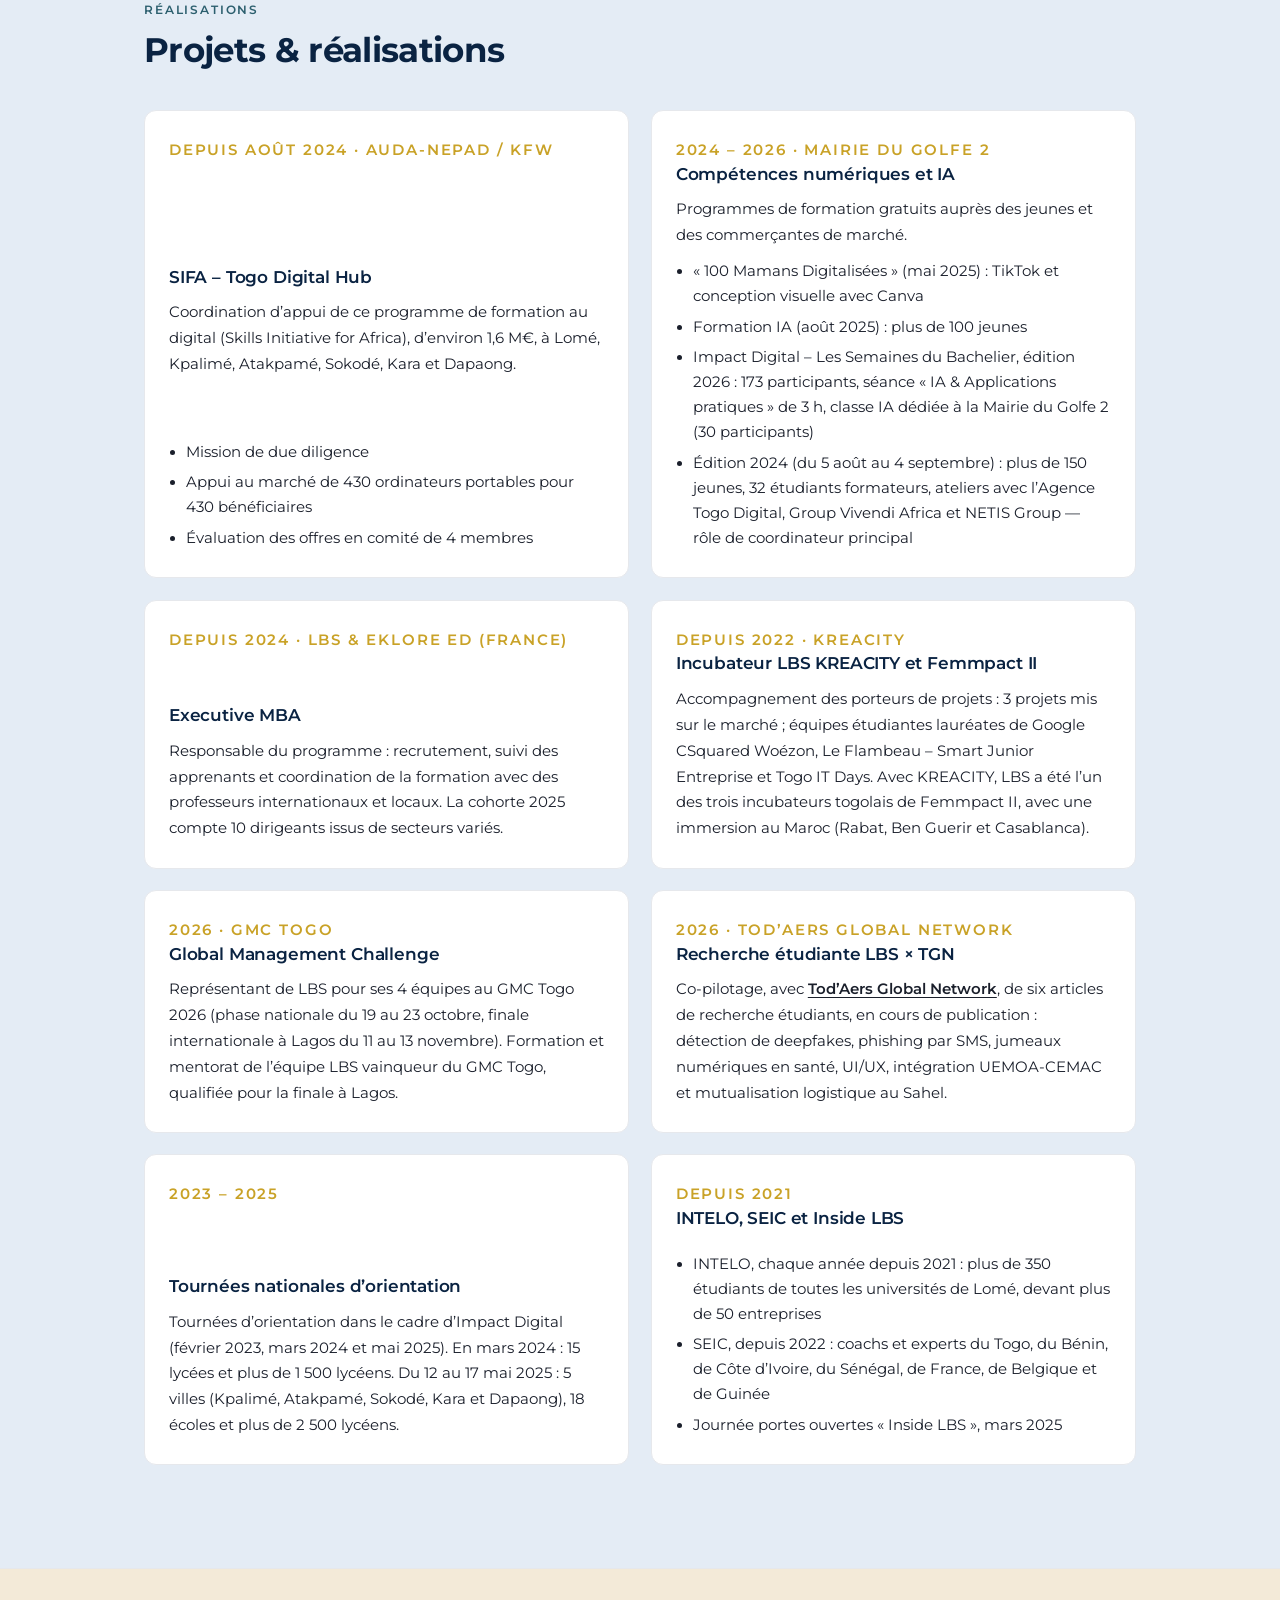
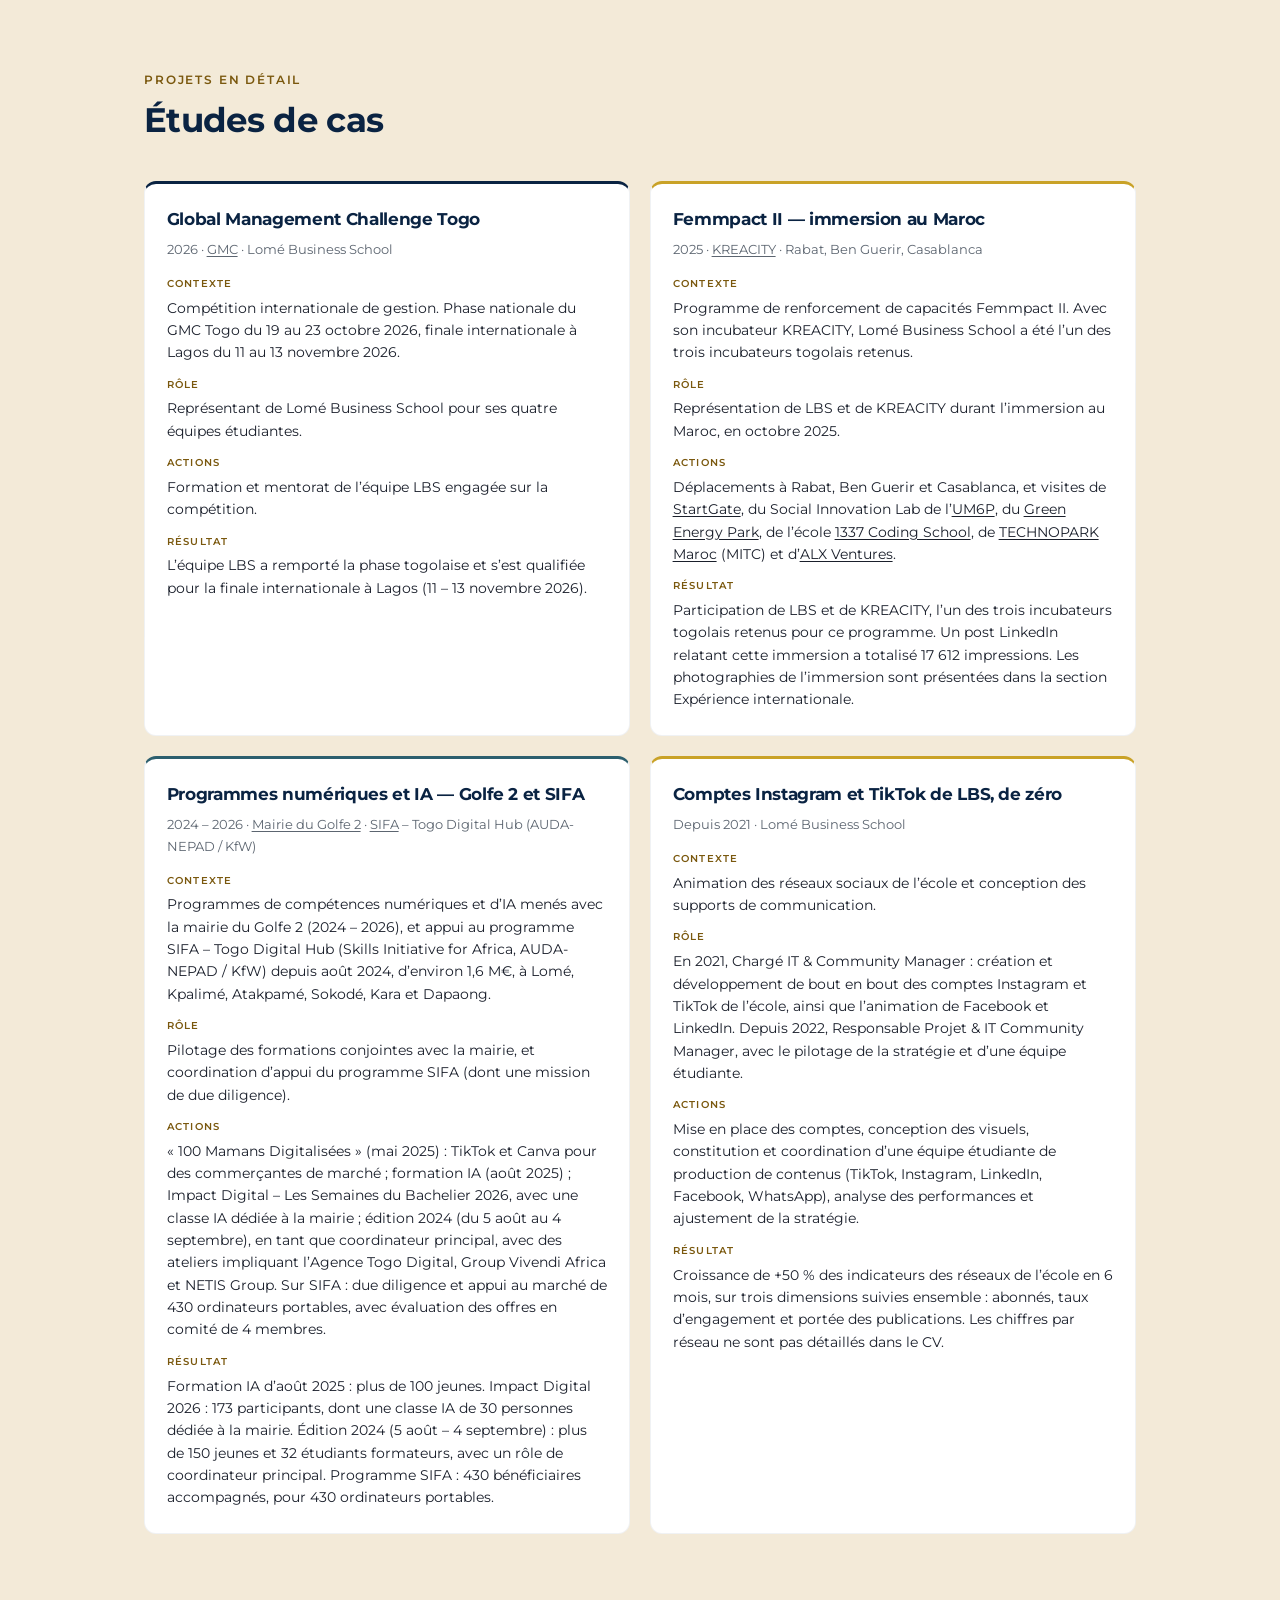
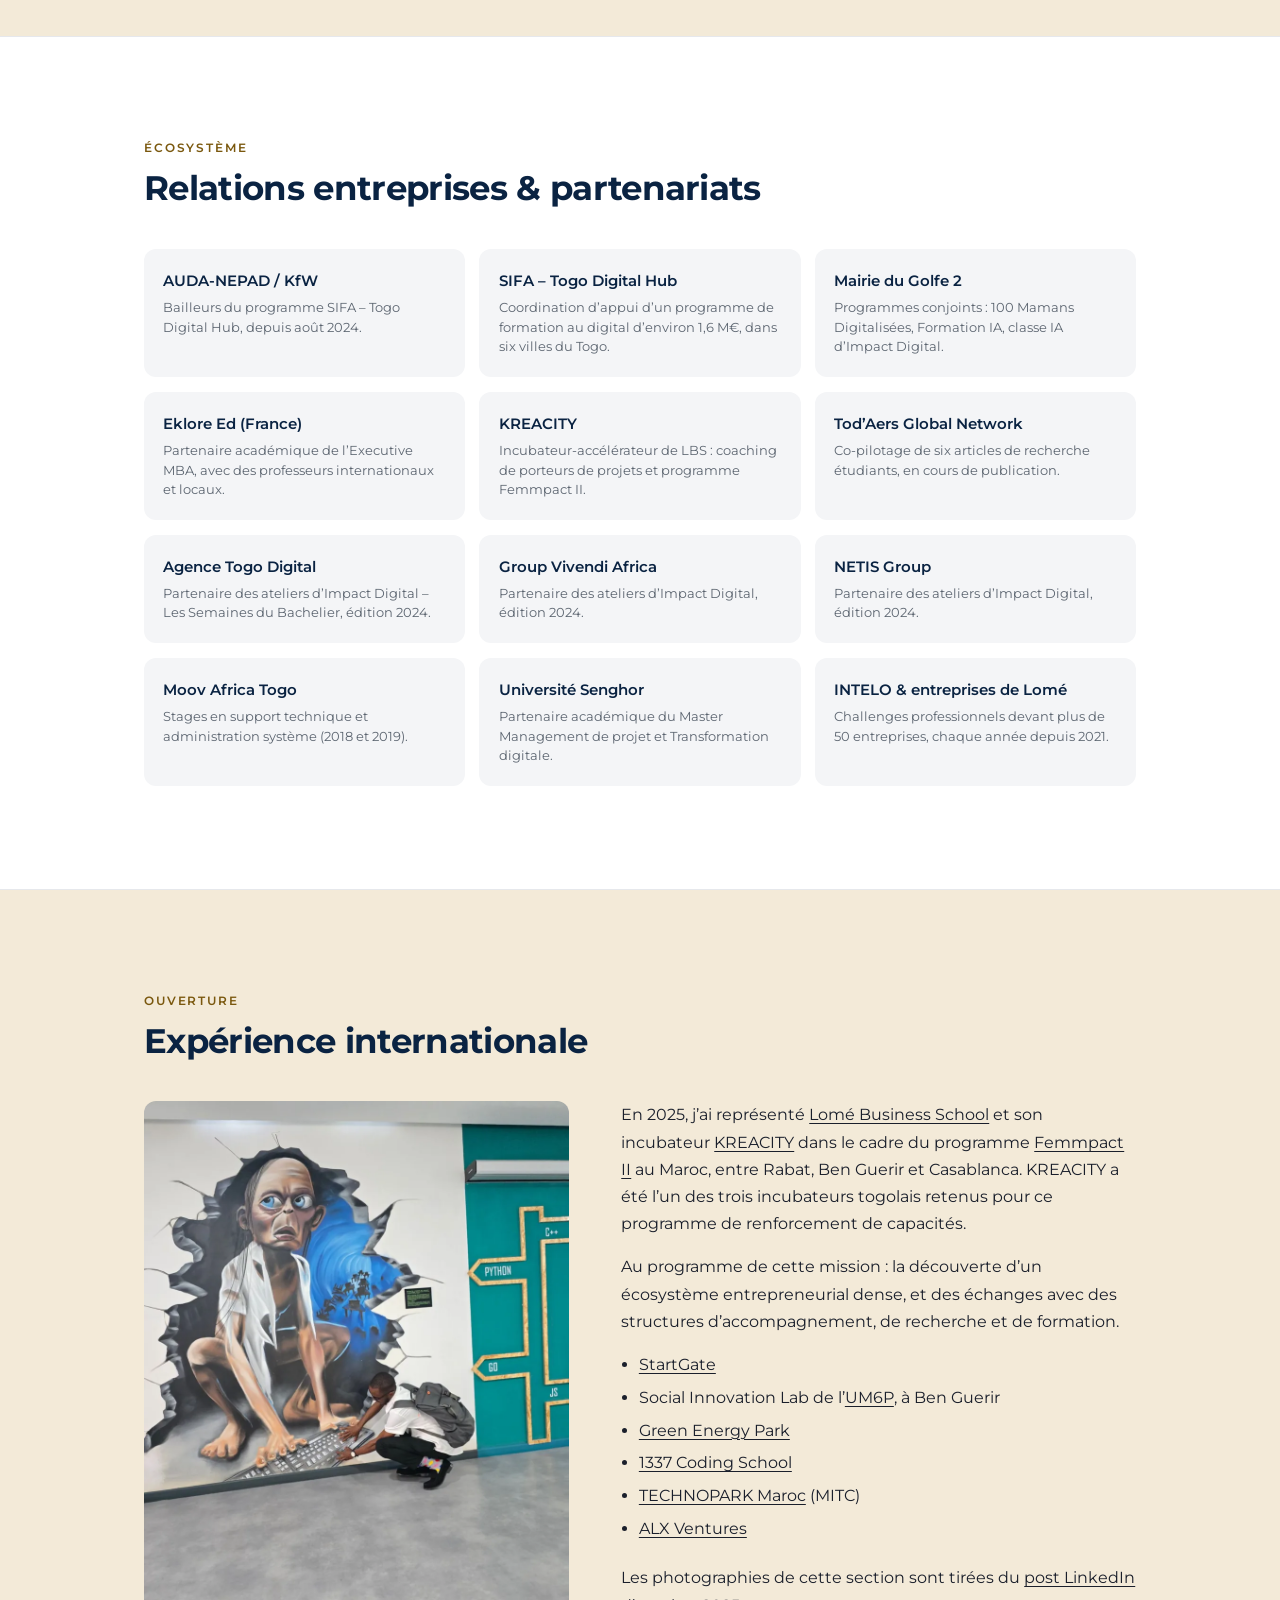
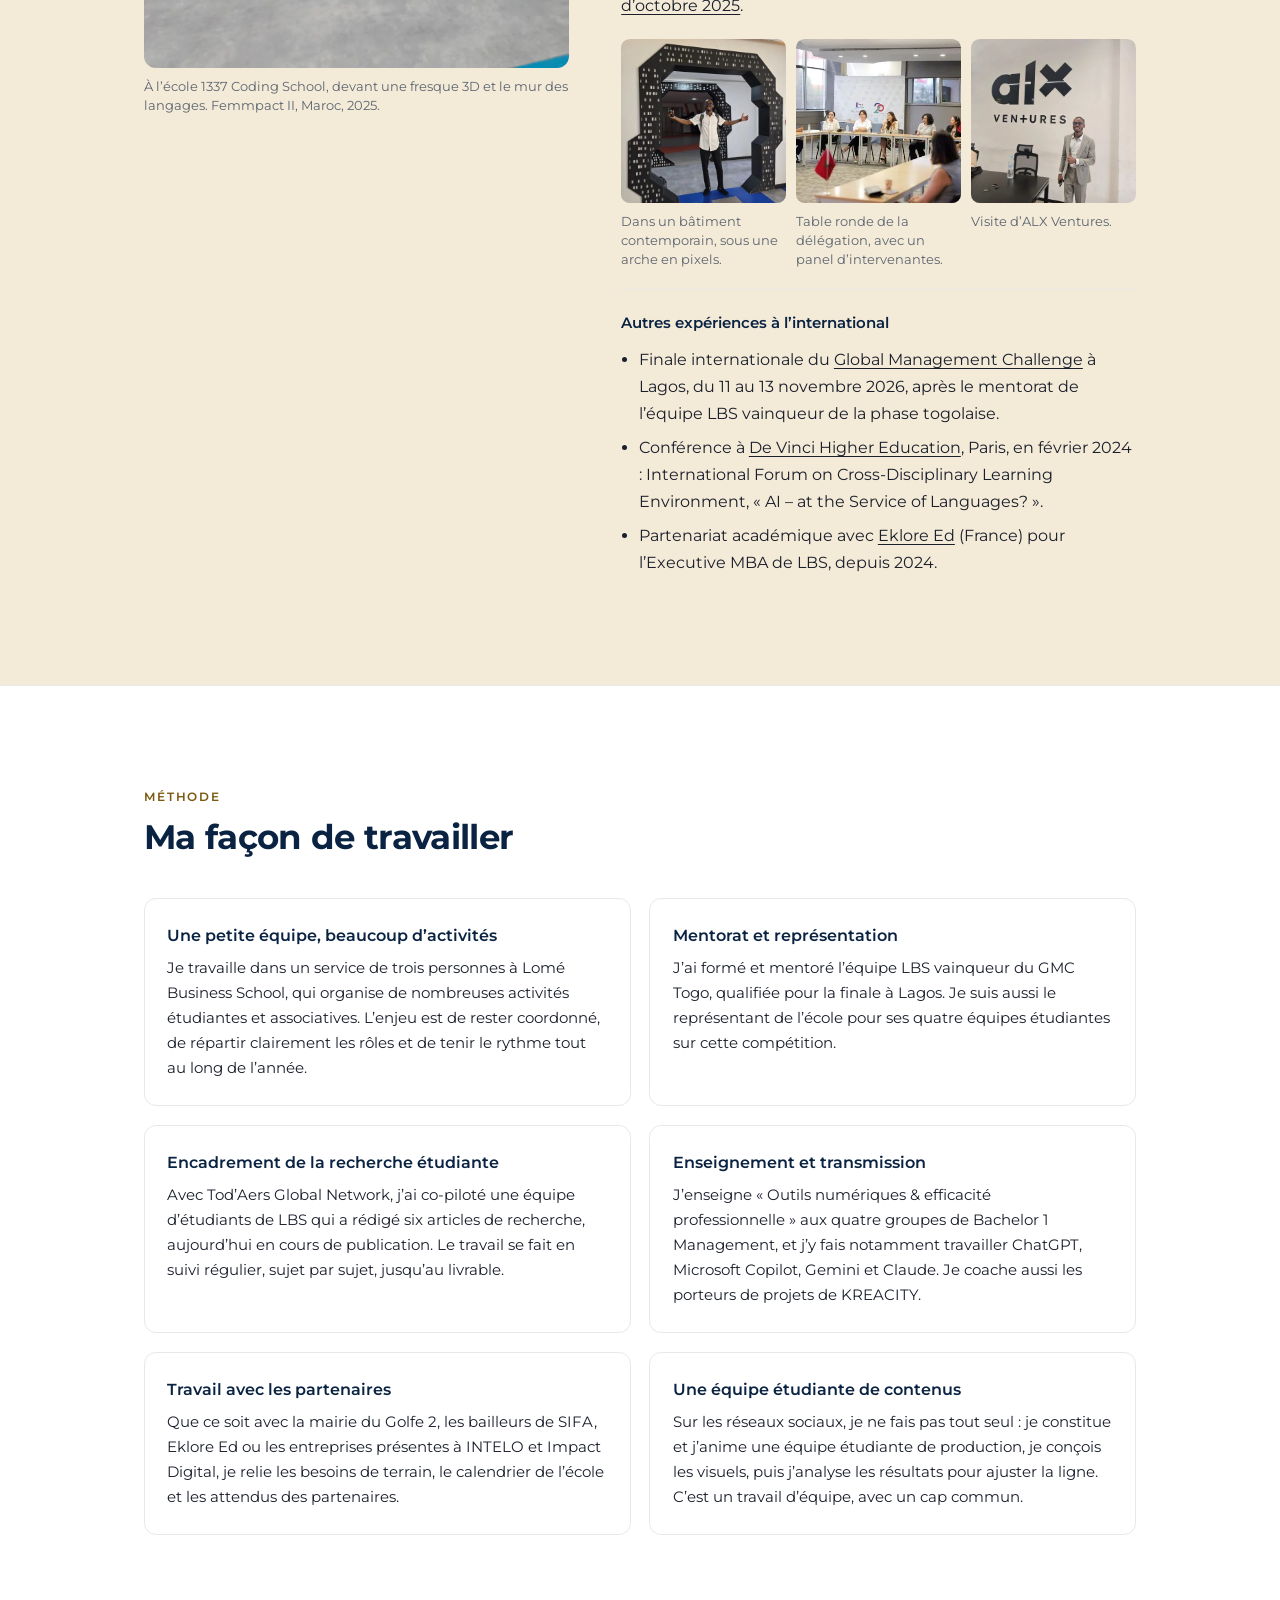
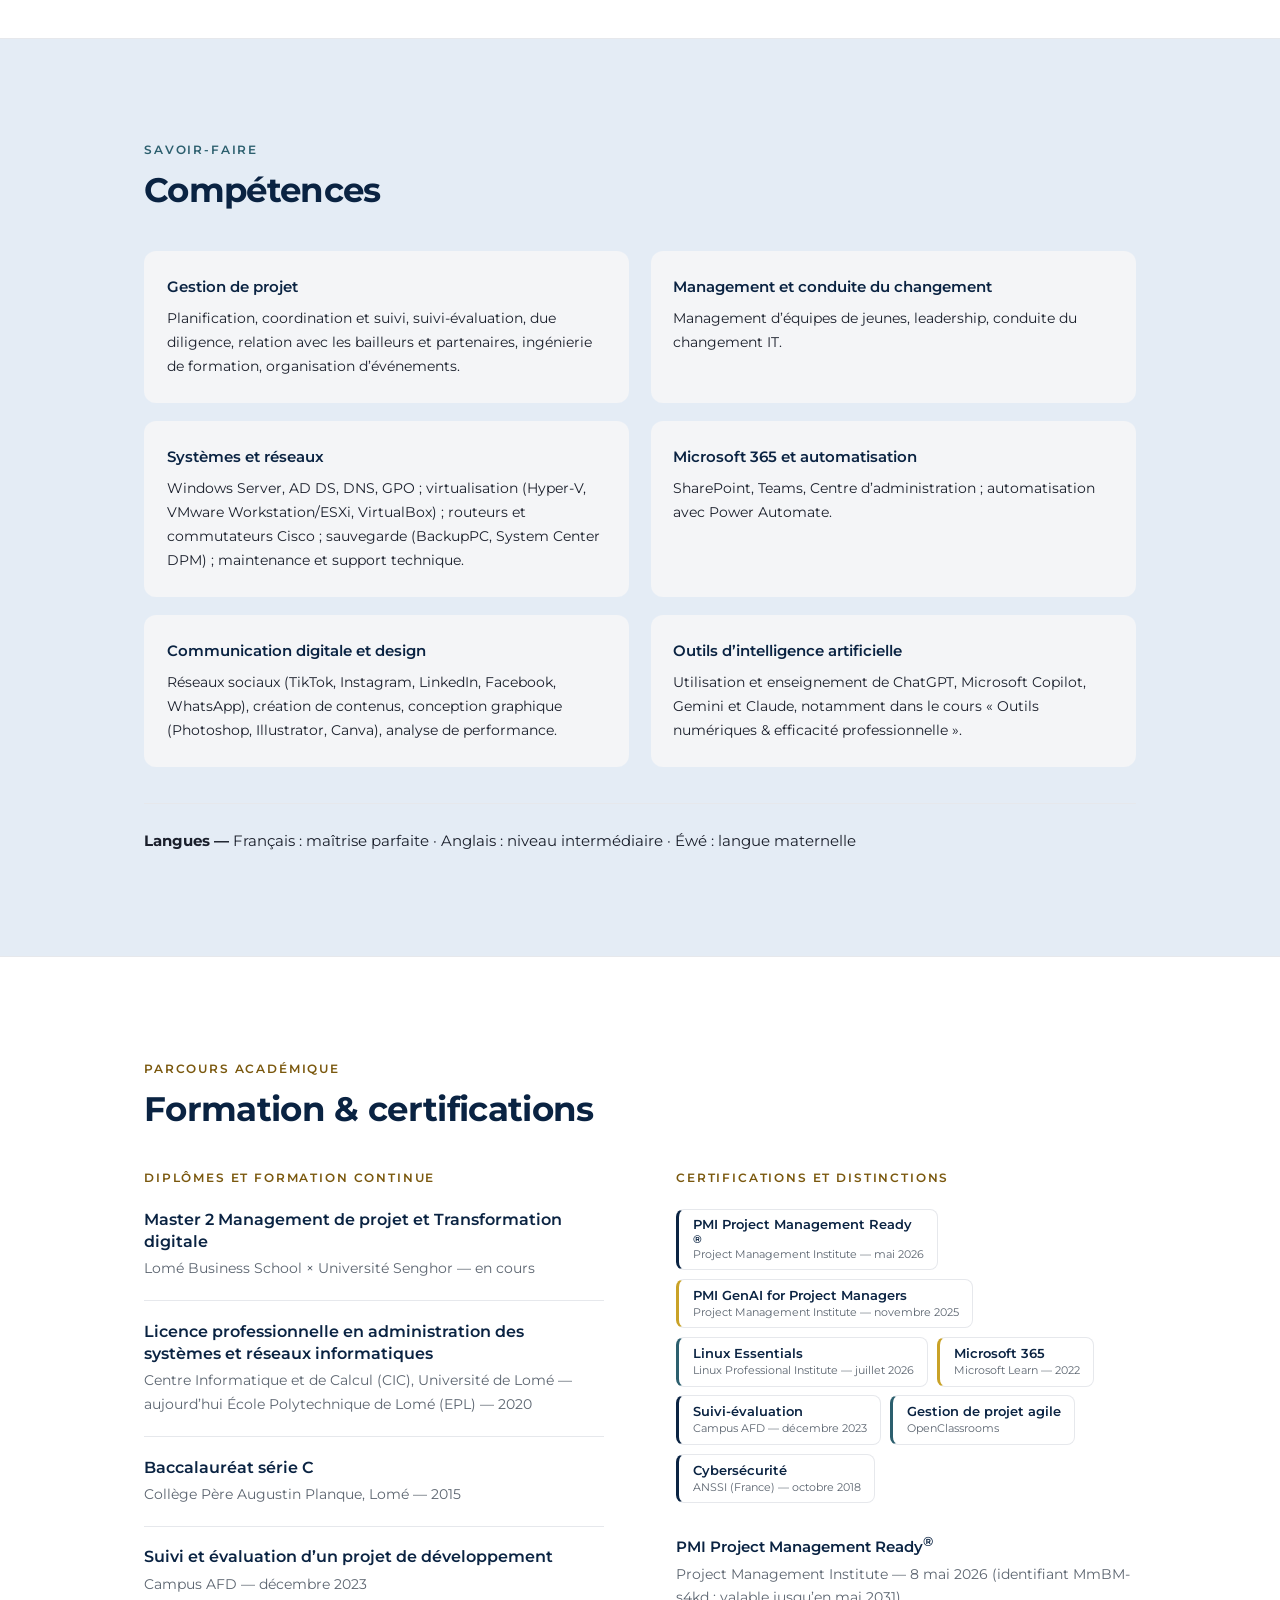
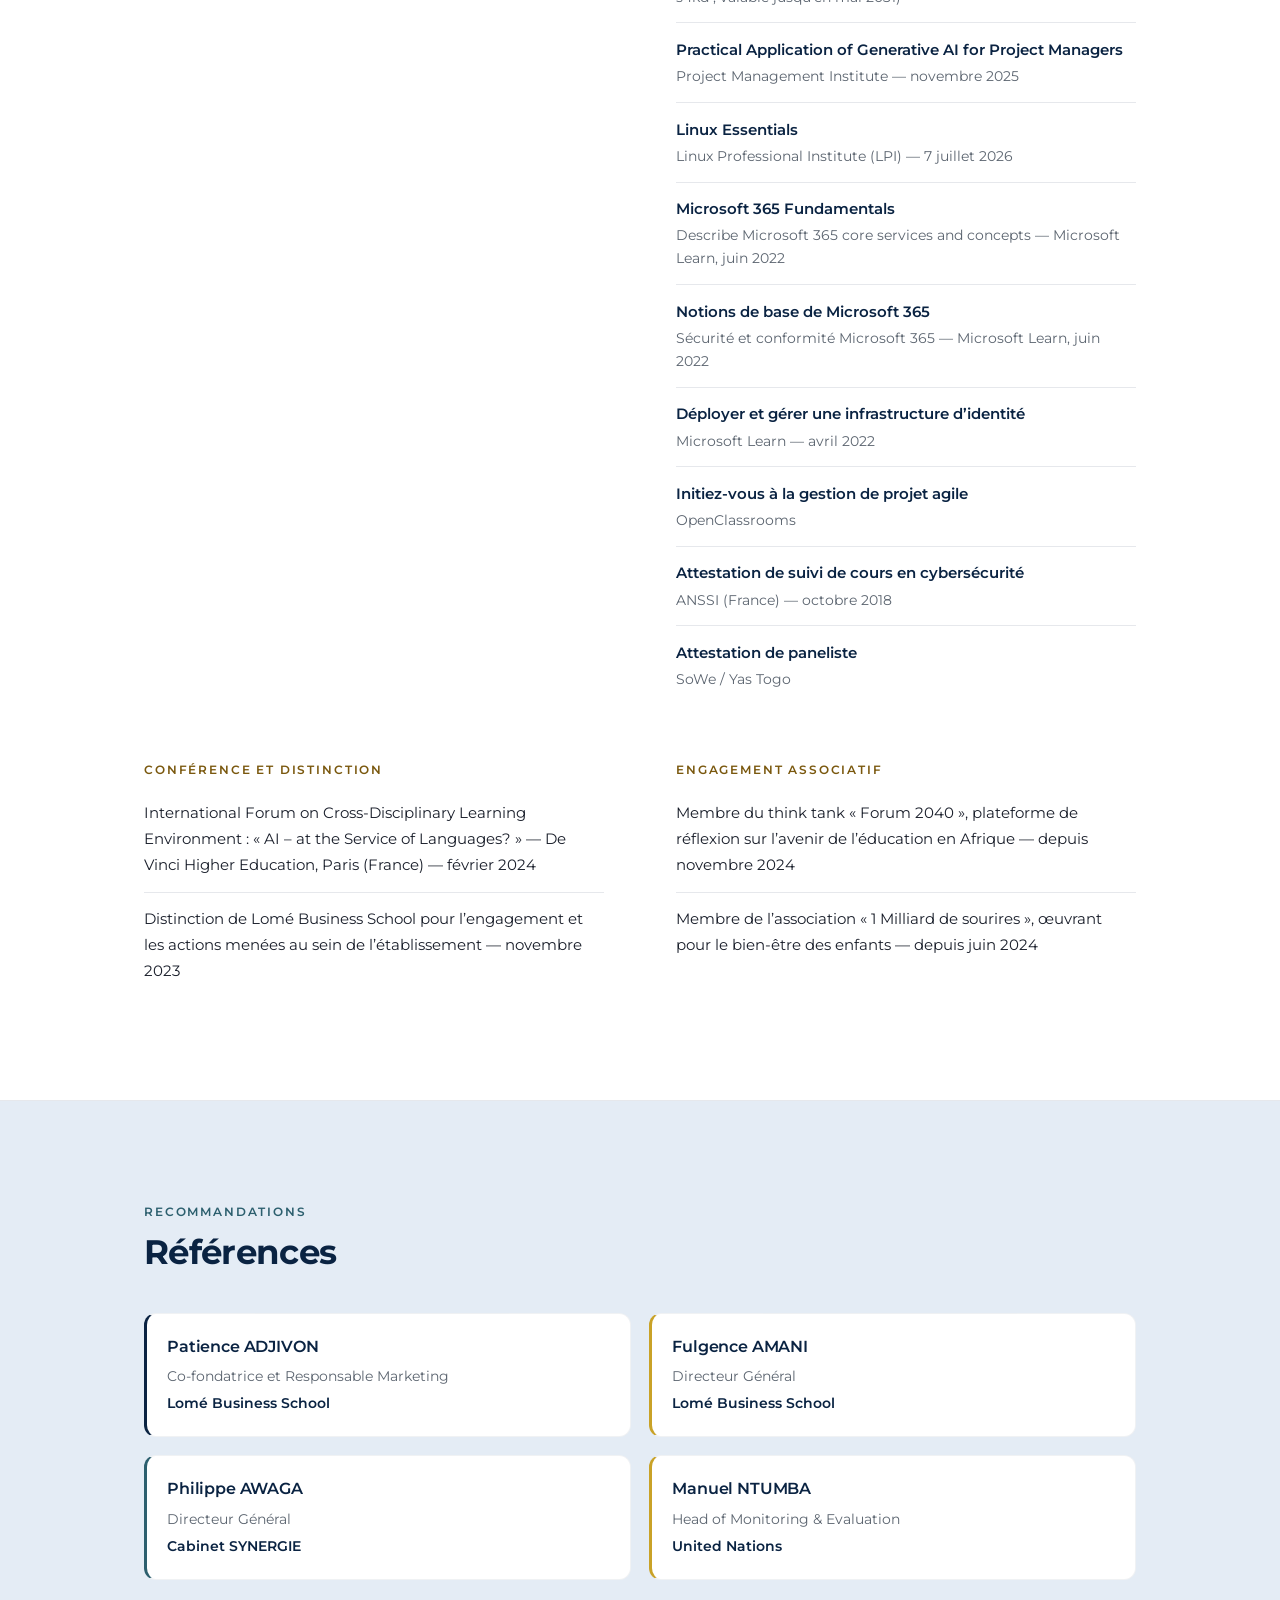
==== commit 5d34bbd8: "Portfolio v4: galerie par thèmes, études de cas, CV public, SEO" ====
--- a/index.html
+++ b/index.html
@@ -3,22 +3,26 @@
 <head>
   <meta charset="utf-8">
   <meta name="viewport" content="width=device-width, initial-scale=1">
-  <title>Boris AMEGANVI — Responsable Projet &amp; IT Community Manager</title>
-  <meta name="description" content="Portfolio de Boris AMEGANVI, Responsable Projet &amp; IT Community Manager et Responsable du programme Executive MBA à Lomé Business School (Togo). Gestion de projet, transformation digitale, communication, design et partenariats.">
+  <title>Boris AMEGANVI — Responsable Projet &amp; IT Community Manager | Lomé Business School</title>
+  <meta name="description" content="Portfolio de Boris AMEGANVI, Responsable Projet &amp; IT Community Manager et Responsable du programme Executive MBA à Lomé Business School (Lomé, Togo). Gestion de projet, transformation digitale, communication, design et partenariats.">
   <meta name="author" content="Boris AMEGANVI">
   <meta name="robots" content="index, follow">
   <link rel="canonical" href="https://boris-y-ameganvi.github.io/">
+  <link rel="alternate" hreflang="fr" href="https://boris-y-ameganvi.github.io/">
+  <link rel="alternate" hreflang="en" href="https://boris-y-ameganvi.github.io/en/">
+  <link rel="alternate" hreflang="x-default" href="https://boris-y-ameganvi.github.io/">
   <meta property="og:url" content="https://boris-y-ameganvi.github.io/">
-  <meta property="og:title" content="Boris AMEGANVI — Responsable Projet &amp; IT Community Manager">
+  <meta property="og:title" content="Boris AMEGANVI — Responsable Projet &amp; IT Community Manager | Lomé Business School">
   <meta property="og:description" content="Responsable Projet &amp; IT Community Manager et Responsable du programme Executive MBA à Lomé Business School (Lomé, Togo). Gestion de projet, transformation digitale, communication et partenariats.">
   <meta property="og:type" content="website">
   <meta property="og:locale" content="fr_FR">
+  <meta property="og:locale:alternate" content="en_GB">
   <meta property="og:image" content="https://boris-y-ameganvi.github.io/og-image.jpg">
   <meta property="og:image:width" content="1200">
   <meta property="og:image:height" content="630">
   <meta property="og:image:alt" content="Portrait de Boris AMEGANVI, Responsable Projet &amp; IT Community Manager à Lomé Business School">
   <meta name="twitter:card" content="summary_large_image">
-  <meta name="twitter:title" content="Boris AMEGANVI — Responsable Projet &amp; IT Community Manager">
+  <meta name="twitter:title" content="Boris AMEGANVI — Responsable Projet &amp; IT Community Manager | Lomé Business School">
   <meta name="twitter:description" content="Responsable Projet &amp; IT Community Manager et Responsable du programme Executive MBA à Lomé Business School (Lomé, Togo).">
   <meta name="twitter:image" content="https://boris-y-ameganvi.github.io/og-image.jpg">
   <link rel="icon" href="favicon.ico" sizes="any">
@@ -38,6 +42,8 @@
       "url": "https://www.lome-bs.com"
     },
     "email": "mailto:boris.ameganvi@lomebs.com",
+    "telephone": "+22891270963",
+    "image": "https://boris-y-ameganvi.github.io/og-image.jpg",
     "address": {
       "@type": "PostalAddress",
       "addressLocality": "Lomé",
@@ -59,6 +65,10 @@
         <span class="brand-mark" aria-hidden="true">BA</span>
         <span class="brand-name">Boris AMEGANVI<span>Lomé Business School</span></span>
       </a>
+      <nav class="lang-switch" aria-label="Choix de la langue">
+        <a href="./" lang="fr" hreflang="fr" aria-current="page">FR</a>
+        <a href="en/" lang="en" hreflang="en">EN</a>
+      </nav>
       <input type="checkbox" id="nav-toggle" class="nav-cb" aria-hidden="true">
       <label for="nav-toggle" class="nav-btn">Menu</label>
       <nav class="site-nav" aria-label="Navigation principale">
@@ -66,6 +76,7 @@
         <a href="#expertises">Expertises</a>
         <a href="#creations">Créations</a>
         <a href="#experiences">Parcours</a>
+        <a href="#etudes-de-cas">Études de cas</a>
         <a href="#partenaires">Partenaires</a>
         <a href="#international">International</a>
         <a href="#references">Références</a>
@@ -105,6 +116,10 @@
               <svg viewBox="0 0 24 24" aria-hidden="true"><path d="M6.6 10.8c1.4 2.8 3.8 5.2 6.6 6.6l2.2-2.2c.3-.3.7-.4 1.1-.3 1.2.4 2.5.6 3.8.6.6 0 1 .4 1 1V20c0 .6-.4 1-1 1C10.6 21 3 13.4 3 4c0-.6.4-1 1-1h3.5c.6 0 1 .4 1 1 0 1.3.2 2.6.6 3.8.1.4 0 .8-.3 1.1L6.6 10.8z"/></svg>
               +228 91 27 09 63
             </a>
+            <a class="btn btn-ghost btn-cv" href="CV_Boris_AMEGANVI_ATS_FR.pdf" download>
+              <svg viewBox="0 0 24 24" aria-hidden="true"><path d="M14 3H6a2 2 0 0 0-2 2v14a2 2 0 0 0 2 2h12a2 2 0 0 0 2-2V9l-6-6zm0 2.5L18.5 10H14V5.5zM8 13h8v1.5H8V13zm0 3h8v1.5H8V16z"/></svg>
+              Télécharger mon CV
+            </a>
           </div>
         </div>
       </div>
@@ -221,74 +236,90 @@
       <div class="wrap">
         <p class="section-kicker">Design &amp; communication</p>
         <h2 class="section-title">Créations visuelles &amp; supports de com</h2>
-        <p class="gallery-intro">Je conçois des visuels, flyers, brochures et supports de communication pour Lomé Business School, et j’en assure le déploiement sur les réseaux sociaux. Une sélection de campagnes, d’affiches et de pages de brochure.</p>
+        <p class="gallery-intro">Je conçois des visuels, flyers, brochures et supports de communication pour Lomé Business School, et j’en assure le déploiement sur les réseaux sociaux. Une sélection de campagnes, d’affiches et de pages de brochure, dans des styles et des thématiques variés — photo plein cadre, éditorial ou typographique.</p>
+        <div class="gallery-filters" role="group" aria-label="Filtrer les visuels par thématique">
+          <button type="button" class="gal-filter is-active" data-filter="tous" aria-pressed="true">Tous</button>
+          <button type="button" class="gal-filter" data-filter="vie-etudiante" aria-pressed="false">Rentrée &amp; vie étudiante</button>
+          <button type="button" class="gal-filter" data-filter="admissions" aria-pressed="false">Admissions</button>
+          <button type="button" class="gal-filter" data-filter="evenements" aria-pressed="false">Événements</button>
+          <button type="button" class="gal-filter" data-filter="programmes" aria-pressed="false">Programmes &amp; corps professoral</button>
+          <button type="button" class="gal-filter" data-filter="institutionnel" aria-pressed="false">Institutionnel</button>
+        </div>
         <div class="gallery reveal" id="galerie">
-          <button type="button" data-full="visuel-meritez-le-meilleur.webp" data-caption="Campagne « Vous méritez le meilleur » : stage dès la 1re année, PC offert, séjour linguistique à Accra et incubateur de projets.">
+          <button type="button" data-theme="vie-etudiante" data-full="visuel-rentree.webp" data-caption="Visuel de rentrée « Excellente Rentrée à Tous les Élèves ! » : photographie d’étudiants LBS et message de bonne année scolaire.">
+            <img src="visuel-rentree-thumb.webp" width="720" height="720" alt="Visuel LBS Excellente Rentrée à Tous les Élèves, photographie d’étudiants" loading="lazy">
+            <span class="cap"><span class="cap-style">Photo plein cadre</span>Excellente rentrée</span>
+          </button>
+          <button type="button" data-theme="programmes" data-full="visuel-corps-professoral.webp" data-caption="Visuel « Un Corps Professoral International » : photographie de cours et arguments « Pourquoi choisir LBS ? ».">
+            <img src="visuel-corps-professoral-thumb.webp" width="720" height="720" alt="Visuel LBS Un Corps Professoral International, Pourquoi choisir LBS" loading="lazy">
+            <span class="cap"><span class="cap-style">Éditorial</span>Un corps professoral international</span>
+          </button>
+          <button type="button" data-theme="admissions" data-full="visuel-meritez-le-meilleur.webp" data-caption="Campagne « Vous méritez le meilleur » : stage dès la 1re année, PC offert, séjour linguistique à Accra et incubateur de projets.">
             <img src="visuel-meritez-le-meilleur-thumb.webp" width="720" height="720" alt="Visuel de campagne LBS, Vous méritez le meilleur" loading="lazy">
-            <span class="cap">Vous méritez le meilleur</span>
-          </button>
-          <button type="button" data-full="visuel-parcours-carriere.webp" data-caption="Affiche « Parcours carrière » : études à LBS, séjour linguistique, stage et poursuites en Europe.">
+            <span class="cap"><span class="cap-style">Photo plein cadre</span>Vous méritez le meilleur</span>
+          </button>
+          <button type="button" data-theme="vie-etudiante" data-full="visuel-une-annee-lbs.webp" data-caption="Affiche « Une année à LBS » : activités extra-académiques et vie associative (INTELO, coaching, Les KM en couleur, bal de fin d’année).">
+            <img src="visuel-une-annee-lbs-thumb.webp" width="507" height="720" alt="Affiche Une année à LBS, vie associative et activités extra-académiques" loading="lazy">
+            <span class="cap"><span class="cap-style">Éditorial</span>Une année à LBS</span>
+          </button>
+          <button type="button" data-theme="institutionnel" data-full="visuel-classement.webp" data-caption="Post de célébration du classement Jeune Afrique : LBS, 1re Business School au Togo.">
+            <img src="visuel-classement-thumb.webp" width="720" height="720" alt="Visuel Classement Jeune Afrique, 1re Business School au Togo" loading="lazy">
+            <span class="cap"><span class="cap-style">Typographique</span>Classement Jeune Afrique</span>
+          </button>
+          <button type="button" data-theme="programmes" data-full="visuel-emba-pourquoi.webp" data-caption="Affiche Executive MBA LBS × Eklore Ed — Pourquoi et pour qui.">
+            <img src="visuel-emba-pourquoi-thumb.webp" width="509" height="720" alt="Affiche Executive MBA LBS et Eklore Ed, volets Pourquoi et Pour qui" loading="lazy">
+            <span class="cap"><span class="cap-style">Éditorial</span>Executive MBA — Pourquoi / Pour qui</span>
+          </button>
+          <button type="button" data-theme="evenements" data-full="visuel-masterclass-ntumba.webp" data-caption="Affiche de la masterclass « Faire carrière dans les organismes internationaux et les banques multilatérales », avec Manuel NTUMBA.">
+            <img src="visuel-masterclass-ntumba-thumb.webp" width="720" height="720" alt="Affiche de la masterclass avec Manuel NTUMBA" loading="lazy">
+            <span class="cap"><span class="cap-style">Typographique</span>Masterclass Manuel NTUMBA</span>
+          </button>
+          <button type="button" class="wide" data-theme="institutionnel" data-full="visuel-brochure-ancrage.webp" data-caption="Page de brochure « Un ancrage à Lomé. Une ouverture internationale. » : partenaires universitaires et chiffres clés de l’école.">
+            <img src="visuel-brochure-ancrage-thumb.webp" width="720" height="507" alt="Page de brochure LBS, Un ancrage à Lomé, une ouverture internationale" loading="lazy">
+            <span class="cap"><span class="cap-style">Éditorial</span>Brochure — Ancrage et ouverture</span>
+          </button>
+          <button type="button" class="gallery-extra" data-theme="vie-etudiante" data-full="visuel-parcours-carriere.webp" data-caption="Affiche « Parcours carrière » : études à LBS, séjour linguistique, stage et poursuites en Europe.">
             <img src="visuel-parcours-carriere-thumb.webp" width="507" height="720" alt="Affiche Parcours carrière de Lomé Business School" loading="lazy">
-            <span class="cap">Parcours carrière</span>
-          </button>
-          <button type="button" data-full="visuel-une-annee-lbs.webp" data-caption="Affiche « Une année à LBS » : activités extra-académiques et vie associative (INTELO, coaching, Les KM en couleur, bal de fin d’année).">
-            <img src="visuel-une-annee-lbs-thumb.webp" width="507" height="720" alt="Affiche Une année à LBS, vie associative et activités extra-académiques" loading="lazy">
-            <span class="cap">Une année à LBS</span>
-          </button>
-          <button type="button" data-full="visuel-classement.webp" data-caption="Post de célébration du classement Jeune Afrique : LBS, 1re Business School au Togo.">
-            <img src="visuel-classement-thumb.webp" width="720" height="720" alt="Visuel Classement Jeune Afrique, 1re Business School au Togo" loading="lazy">
-            <span class="cap">Classement Jeune Afrique</span>
-          </button>
-          <button type="button" class="wide" data-full="visuel-brochure-ancrage.webp" data-caption="Page de brochure « Un ancrage à Lomé. Une ouverture internationale. » : partenaires universitaires et chiffres clés de l’école.">
-            <img src="visuel-brochure-ancrage-thumb.webp" width="720" height="507" alt="Page de brochure LBS, Un ancrage à Lomé, une ouverture internationale" loading="lazy">
-            <span class="cap">Brochure — Ancrage et ouverture</span>
-          </button>
-          <button type="button" data-full="visuel-emba-pourquoi.webp" data-caption="Affiche Executive MBA LBS × Eklore Ed — Pourquoi et pour qui.">
-            <img src="visuel-emba-pourquoi-thumb.webp" width="509" height="720" alt="Affiche Executive MBA LBS et Eklore Ed, volets Pourquoi et Pour qui" loading="lazy">
-            <span class="cap">Executive MBA — Pourquoi / Pour qui</span>
-          </button>
-          <button type="button" data-full="visuel-impact-digital.webp" data-caption="Impact Digital – Les Semaines du Bachelier, formation gratuite (IA, robotique, web, Office, anglais).">
+            <span class="cap"><span class="cap-style">Éditorial</span>Parcours carrière</span>
+          </button>
+          <button type="button" class="gallery-extra" data-theme="evenements" data-full="visuel-impact-digital.webp" data-caption="Impact Digital – Les Semaines du Bachelier, formation gratuite (IA, robotique, web, Office, anglais).">
             <img src="visuel-impact-digital-thumb.webp" width="720" height="720" alt="Affiche Impact Digital, Les Semaines du Bachelier" loading="lazy">
-            <span class="cap">Impact Digital — Semaines du Bachelier</span>
-          </button>
-          <button type="button" data-full="visuel-masterclass-ntumba.webp" data-caption="Affiche de la masterclass « Faire carrière dans les organismes internationaux et les banques multilatérales », avec Manuel NTUMBA.">
-            <img src="visuel-masterclass-ntumba-thumb.webp" width="720" height="720" alt="Affiche de la masterclass avec Manuel NTUMBA" loading="lazy">
-            <span class="cap">Masterclass Manuel NTUMBA</span>
-          </button>
-          <button type="button" class="wide gallery-extra" data-full="visuel-brochure-formations.webp" data-caption="Page de brochure « Des formations. Un projet à votre mesure. » : programmes Bachelor, Master et Executive MBA, et contacts de l’école.">
+            <span class="cap"><span class="cap-style">Typographique</span>Impact Digital — Semaines du Bachelier</span>
+          </button>
+          <button type="button" class="wide gallery-extra" data-theme="programmes" data-full="visuel-brochure-formations.webp" data-caption="Page de brochure « Des formations. Un projet à votre mesure. » : programmes Bachelor, Master et Executive MBA, et contacts de l’école.">
             <img src="visuel-brochure-formations-thumb.webp" width="720" height="507" alt="Page de brochure LBS, Des formations, un projet à votre mesure" loading="lazy">
-            <span class="cap">Brochure — Formations et contacts</span>
-          </button>
-          <button type="button" class="gallery-extra" data-full="visuel-emba-admission.webp" data-caption="Affiche Executive MBA LBS × Eklore Ed — Processus d’admission et modules.">
+            <span class="cap"><span class="cap-style">Éditorial</span>Brochure — Formations et contacts</span>
+          </button>
+          <button type="button" class="gallery-extra" data-theme="admissions" data-full="visuel-emba-admission.webp" data-caption="Affiche Executive MBA LBS × Eklore Ed — Processus d’admission et modules.">
             <img src="visuel-emba-admission-thumb.webp" width="509" height="720" alt="Affiche Executive MBA, processus d’admission et modules de formation" loading="lazy">
-            <span class="cap">Executive MBA — Admission</span>
-          </button>
-          <button type="button" class="gallery-extra" data-full="visuel-emba-fevrier-2027.webp" data-caption="Campagne E-MBA, admission en cours pour février 2027, LBS × Eklore Ed.">
+            <span class="cap"><span class="cap-style">Éditorial</span>Executive MBA — Admission</span>
+          </button>
+          <button type="button" class="gallery-extra" data-theme="admissions" data-full="visuel-emba-fevrier-2027.webp" data-caption="Campagne E-MBA, admission en cours pour février 2027, LBS × Eklore Ed.">
             <img src="visuel-emba-fevrier-2027-thumb.webp" width="720" height="720" alt="Visuel de campagne E-MBA, admission février 2027" loading="lazy">
-            <span class="cap">E-MBA — Admission février 2027</span>
-          </button>
-          <button type="button" class="gallery-extra" data-full="visuel-digital-academy.webp" data-caption="Affiche Digital Academy, formation gratuite aux compétences numériques, LBS × Group Vivendi Africa Togo.">
+            <span class="cap"><span class="cap-style">Photo plein cadre</span>E-MBA — Admission février 2027</span>
+          </button>
+          <button type="button" class="gallery-extra" data-theme="evenements" data-full="visuel-digital-academy.webp" data-caption="Affiche Digital Academy, formation gratuite aux compétences numériques, LBS × Group Vivendi Africa Togo.">
             <img src="visuel-digital-academy-thumb.webp" width="720" height="720" alt="Affiche Digital Academy, LBS et Group Vivendi Africa Togo" loading="lazy">
-            <span class="cap">Digital Academy — GVA Togo</span>
-          </button>
-          <button type="button" class="gallery-extra" data-full="visuel-impact-digital-ateliers.webp" data-caption="Affiche Impact Digital (édition ateliers) : web, Pack Office, anglais, fibre, IA et énergie solaire, avec ATD, NETIS et GVA.">
+            <span class="cap"><span class="cap-style">Typographique</span>Digital Academy — GVA Togo</span>
+          </button>
+          <button type="button" class="gallery-extra" data-theme="evenements" data-full="visuel-impact-digital-ateliers.webp" data-caption="Affiche Impact Digital (édition ateliers) : web, Pack Office, anglais, fibre, IA et énergie solaire, avec ATD, NETIS et GVA.">
             <img src="visuel-impact-digital-ateliers-thumb.webp" width="720" height="720" alt="Affiche Impact Digital, ateliers pratiques avec ATD, NETIS et GVA" loading="lazy">
-            <span class="cap">Impact Digital — Ateliers partenaires</span>
-          </button>
-          <button type="button" class="gallery-extra" data-full="visuel-whatsapp.webp" data-caption="Visuel d’invitation à la chaîne WhatsApp de Lomé Business School (actualités, événements, opportunités).">
+            <span class="cap"><span class="cap-style">Éditorial</span>Impact Digital — Ateliers partenaires</span>
+          </button>
+          <button type="button" class="gallery-extra" data-theme="institutionnel" data-full="visuel-whatsapp.webp" data-caption="Visuel d’invitation à la chaîne WhatsApp de Lomé Business School (actualités, événements, opportunités).">
             <img src="visuel-whatsapp-thumb.webp" width="720" height="720" alt="Visuel Abonnez-vous à notre chaîne WhatsApp, Lomé Business School" loading="lazy">
-            <span class="cap">Chaîne WhatsApp LBS</span>
-          </button>
-          <button type="button" class="gallery-extra" data-full="visuel-admissions-1.webp" data-caption="Campagne « Admissions en cours » de Lomé Business School (licence, master, concours d’entrée).">
+            <span class="cap"><span class="cap-style">Typographique</span>Chaîne WhatsApp LBS</span>
+          </button>
+          <button type="button" class="gallery-extra" data-theme="admissions" data-full="visuel-admissions-1.webp" data-caption="Campagne « Admissions en cours » de Lomé Business School (licence, master, concours d’entrée).">
             <img src="visuel-admissions-1-thumb.webp" width="720" height="720" alt="Visuel Admissions en cours, version campus" loading="lazy">
-            <span class="cap">Admissions en cours</span>
-          </button>
-          <button type="button" class="gallery-extra" data-full="visuel-masterclass-atchou.webp" data-caption="Affiche de la masterclass « Au-delà du code », avec Steven Kodjo ATCHOU, le 20 novembre 2026.">
+            <span class="cap"><span class="cap-style">Photo plein cadre</span>Admissions en cours</span>
+          </button>
+          <button type="button" class="gallery-extra" data-theme="evenements" data-full="visuel-masterclass-atchou.webp" data-caption="Affiche de la masterclass « Au-delà du code », avec Steven Kodjo ATCHOU, le 20 novembre 2026.">
             <img src="visuel-masterclass-atchou-thumb.webp" width="720" height="720" alt="Affiche de la masterclass Au-delà du code" loading="lazy">
-            <span class="cap">Masterclass « Au-delà du code »</span>
-          </button>
-        </div>
-        <button type="button" class="btn btn-ghost gallery-toggle" id="gallery-toggle" aria-expanded="false" aria-controls="galerie">Voir plus</button>
+            <span class="cap"><span class="cap-style">Typographique</span>Masterclass « Au-delà du code »</span>
+          </button>
+        </div>
+        <button type="button" class="btn btn-ghost gallery-toggle" id="gallery-toggle" aria-expanded="false" aria-controls="galerie" data-more="Voir plus" data-less="Voir moins">Voir plus</button>
       </div>
     </section>
 
@@ -383,7 +414,7 @@
               <li>«&nbsp;100 Mamans Digitalisées&nbsp;» (mai 2025) : TikTok et conception visuelle avec Canva</li>
               <li>Formation IA (août 2025) : plus de 100 jeunes</li>
               <li>Impact Digital – Les Semaines du Bachelier, édition 2026 : 173 participants, séance «&nbsp;IA &amp; Applications pratiques&nbsp;» de 3&nbsp;h, classe IA dédiée à la Mairie du Golfe&nbsp;2 (30 participants)</li>
-              <li>Édition 2024 : plus de 150 jeunes, 32 étudiants formateurs, ateliers avec l’Agence Togo Digital, Group Vivendi Africa et NETIS Group</li>
+              <li>Édition 2024 (du 5 août au 4 septembre) : plus de 150 jeunes, 32 étudiants formateurs, ateliers avec l’Agence Togo Digital, Group Vivendi Africa et NETIS Group — rôle de coordinateur principal</li>
             </ul>
           </article>
           <article class="card">
@@ -409,7 +440,7 @@
           <article class="card">
             <p class="card-meta">2023 – 2025</p>
             <h3>Tournées nationales d’orientation</h3>
-            <p>Tournées d’orientation (février 2023, mars 2024 et mai 2025) dans le cadre d’Impact Digital : 15 lycées et plus de 1&nbsp;500 lycéens rencontrés dans les grandes villes du Togo.</p>
+            <p>Tournées d’orientation dans le cadre d’Impact Digital (février 2023, mars 2024 et mai 2025). En mars 2024 : 15 lycées et plus de 1&nbsp;500 lycéens. Du 12 au 17 mai 2025 : 5 villes (Kpalimé, Atakpamé, Sokodé, Kara et Dapaong), 18 écoles et plus de 2&nbsp;500 lycéens.</p>
           </article>
           <article class="card">
             <p class="card-meta">Depuis 2021</p>
@@ -419,6 +450,72 @@
               <li>SEIC, depuis 2022 : coachs et experts du Togo, du Bénin, de Côte d’Ivoire, du Sénégal, de France, de Belgique et de Guinée</li>
               <li>Journée portes ouvertes «&nbsp;Inside LBS&nbsp;», mars 2025</li>
             </ul>
+          </article>
+        </div>
+      </div>
+    </section>
+
+
+    <section class="section section-warm" id="etudes-de-cas">
+      <div class="wrap">
+        <p class="section-kicker">Projets en détail</p>
+        <h2 class="section-title">Études de cas</h2>
+        <div class="cases reveal">
+          <article class="case-card">
+            <h3>Global Management Challenge Togo</h3>
+            <p class="case-meta">2026 · <a href="https://globalmanagementchallenge.pt/" rel="noopener noreferrer" target="_blank">GMC</a> · Lomé Business School</p>
+            <dl class="case-dl">
+              <dt>Contexte</dt>
+              <dd>Compétition internationale de gestion. Phase nationale du GMC Togo du 19 au 23 octobre 2026, finale internationale à Lagos du 11 au 13 novembre 2026.</dd>
+              <dt>Rôle</dt>
+              <dd>Représentant de Lomé Business School pour ses quatre équipes étudiantes.</dd>
+              <dt>Actions</dt>
+              <dd>Formation et mentorat de l’équipe LBS engagée sur la compétition.</dd>
+              <dt>Résultat</dt>
+              <dd>L’équipe LBS a remporté la phase togolaise et s’est qualifiée pour la finale internationale à Lagos (11 – 13 novembre 2026).</dd>
+            </dl>
+          </article>
+          <article class="case-card">
+            <h3>Femmpact II — immersion au Maroc</h3>
+            <p class="case-meta">2025 · <a href="https://lome-bs.com/kreacity/" rel="noopener noreferrer" target="_blank">KREACITY</a> · Rabat, Ben Guerir, Casablanca</p>
+            <dl class="case-dl">
+              <dt>Contexte</dt>
+              <dd>Programme de renforcement de capacités Femmpact II. Avec son incubateur KREACITY, Lomé Business School a été l’un des trois incubateurs togolais retenus.</dd>
+              <dt>Rôle</dt>
+              <dd>Représentation de LBS et de KREACITY durant l’immersion au Maroc, en octobre 2025.</dd>
+              <dt>Actions</dt>
+              <dd>Déplacements à Rabat, Ben Guerir et Casablanca, et visites de <a href="https://www.startgate.ma/" rel="noopener noreferrer" target="_blank">StartGate</a>, du Social Innovation Lab de l’<a href="https://www.um6p.ma/" rel="noopener noreferrer" target="_blank">UM6P</a>, du <a href="https://www.greenenergypark.ma/" rel="noopener noreferrer" target="_blank">Green Energy Park</a>, de l’école <a href="https://1337.ma/" rel="noopener noreferrer" target="_blank">1337 Coding School</a>, de <a href="https://www.technopark.ma/" rel="noopener noreferrer" target="_blank">TECHNOPARK Maroc</a> (MITC) et d’<a href="https://alx-ventures.com/" rel="noopener noreferrer" target="_blank">ALX Ventures</a>.</dd>
+              <dt>Résultat</dt>
+              <dd>Participation de LBS et de KREACITY, l’un des trois incubateurs togolais retenus pour ce programme. Un post LinkedIn relatant cette immersion a totalisé 17&nbsp;612 impressions. Les photographies de l’immersion sont présentées dans la section Expérience internationale.</dd>
+            </dl>
+          </article>
+          <article class="case-card">
+            <h3>Programmes numériques et IA — Golfe 2 et SIFA</h3>
+            <p class="case-meta">2024 – 2026 · <a href="https://www.dagl.tg/communes/5-commune-du-golfe-2" rel="noopener noreferrer" target="_blank">Mairie du Golfe 2</a> · <a href="https://skillsafrica.org/" rel="noopener noreferrer" target="_blank">SIFA</a> – Togo Digital Hub (AUDA-NEPAD / KfW)</p>
+            <dl class="case-dl">
+              <dt>Contexte</dt>
+              <dd>Programmes de compétences numériques et d’IA menés avec la mairie du Golfe 2 (2024 – 2026), et appui au programme SIFA – Togo Digital Hub (Skills Initiative for Africa, AUDA-NEPAD / KfW) depuis août 2024, d’environ 1,6&nbsp;M€, à Lomé, Kpalimé, Atakpamé, Sokodé, Kara et Dapaong.</dd>
+              <dt>Rôle</dt>
+              <dd>Pilotage des formations conjointes avec la mairie, et coordination d’appui du programme SIFA (dont une mission de due diligence).</dd>
+              <dt>Actions</dt>
+              <dd>«&nbsp;100 Mamans Digitalisées&nbsp;» (mai 2025) : TikTok et Canva pour des commerçantes de marché ; formation IA (août 2025) ; Impact Digital – Les Semaines du Bachelier 2026, avec une classe IA dédiée à la mairie ; édition 2024 (du 5 août au 4 septembre), en tant que coordinateur principal, avec des ateliers impliquant l’Agence Togo Digital, Group Vivendi Africa et NETIS Group. Sur SIFA : due diligence et appui au marché de 430 ordinateurs portables, avec évaluation des offres en comité de 4 membres.</dd>
+              <dt>Résultat</dt>
+              <dd>Formation IA d’août 2025 : plus de 100 jeunes. Impact Digital 2026 : 173 participants, dont une classe IA de 30 personnes dédiée à la mairie. Édition 2024 (5 août – 4 septembre) : plus de 150 jeunes et 32 étudiants formateurs, avec un rôle de coordinateur principal. Programme SIFA : 430 bénéficiaires accompagnés, pour 430 ordinateurs portables.</dd>
+            </dl>
+          </article>
+          <article class="case-card">
+            <h3>Comptes Instagram et TikTok de LBS, de zéro</h3>
+            <p class="case-meta">Depuis 2021 · Lomé Business School</p>
+            <dl class="case-dl">
+              <dt>Contexte</dt>
+              <dd>Animation des réseaux sociaux de l’école et conception des supports de communication.</dd>
+              <dt>Rôle</dt>
+              <dd>En 2021, Chargé IT &amp; Community Manager : création et développement de bout en bout des comptes Instagram et TikTok de l’école, ainsi que l’animation de Facebook et LinkedIn. Depuis 2022, Responsable Projet &amp; IT Community Manager, avec le pilotage de la stratégie et d’une équipe étudiante.</dd>
+              <dt>Actions</dt>
+              <dd>Mise en place des comptes, conception des visuels, constitution et coordination d’une équipe étudiante de production de contenus (TikTok, Instagram, LinkedIn, Facebook, WhatsApp), analyse des performances et ajustement de la stratégie.</dd>
+              <dt>Résultat</dt>
+              <dd>Croissance de +50&nbsp;% des indicateurs des réseaux de l’école en 6 mois, sur trois dimensions suivies ensemble : abonnés, taux d’engagement et portée des publications. Les chiffres par réseau ne sont pas détaillés dans le CV.</dd>
+            </dl>
           </article>
         </div>
       </div>
@@ -588,10 +685,23 @@
           </div>
           <div>
             <p class="section-kicker subhead">Certifications et distinctions</p>
+            <div class="cert-badges" aria-label="Organismes de certification">
+              <a class="cert-badge" href="https://www.pmi.org/" rel="noopener noreferrer" target="_blank">PMI Project Management Ready<sup>®</sup><em>Project Management Institute — mai 2026</em></a>
+              <a class="cert-badge" href="https://www.pmi.org/" rel="noopener noreferrer" target="_blank">PMI GenAI for Project Managers<em>Project Management Institute — novembre 2025</em></a>
+              <a class="cert-badge" href="https://www.lpi.org/our-certifications/linux-essentials-overview/" rel="noopener noreferrer" target="_blank">Linux Essentials<em>Linux Professional Institute — juillet 2026</em></a>
+              <a class="cert-badge" href="https://learn.microsoft.com/" rel="noopener noreferrer" target="_blank">Microsoft 365<em>Microsoft Learn — 2022</em></a>
+              <a class="cert-badge" href="https://www.afd.fr/fr/ressources/le-campus-afd-et-ses-formations" rel="noopener noreferrer" target="_blank">Suivi-évaluation<em>Campus AFD — décembre 2023</em></a>
+              <a class="cert-badge" href="https://openclassrooms.com/" rel="noopener noreferrer" target="_blank">Gestion de projet agile<em>OpenClassrooms</em></a>
+              <a class="cert-badge" href="https://www.ssi.gouv.fr/" rel="noopener noreferrer" target="_blank">Cybersécurité<em>ANSSI (France) — octobre 2018</em></a>
+            </div>
             <ul class="cert-list">
               <li>
                 <strong>PMI Project Management Ready<sup>®</sup></strong>
-                <span>Project Management Institute — 8 mai 2026</span>
+                <span>Project Management Institute — 8 mai 2026 (identifiant MmBM-s4kd ; valable jusqu’en mai 2031)</span>
+              </li>
+              <li>
+                <strong>Practical Application of Generative AI for Project Managers</strong>
+                <span>Project Management Institute — novembre 2025</span>
               </li>
               <li>
                 <strong>Linux Essentials</strong>
@@ -684,6 +794,7 @@
             <a class="btn btn-ghost" href="tel:+22891270963">+228 91 27 09 63</a>
             <a class="btn btn-ghost" href="https://wa.me/22891270963" rel="noopener noreferrer" target="_blank">WhatsApp</a>
             <a class="btn btn-ghost" href="https://www.linkedin.com/in/boris-ameganvi" rel="noopener noreferrer" target="_blank">Profil LinkedIn</a>
+            <a class="btn btn-ghost btn-cv" href="CV_Boris_AMEGANVI_ATS_FR.pdf" download>Télécharger mon CV</a>
           </div>
           <p class="contact-place">Lomé, Togo</p>
         </div>
@@ -738,22 +849,70 @@
       var items = [];
       var idx = 0;
 
+      var filters = document.querySelectorAll(".gal-filter");
+      var activeFilter = "tous";
+
+      function isShown(btn) {
+        if (btn.classList.contains("gal-hide")) return false;
+        if (activeFilter === "tous" && !gal.classList.contains("is-expanded") && btn.classList.contains("gallery-extra")) return false;
+        return true;
+      }
       function visibleItems() {
         return Array.prototype.slice.call(gal.querySelectorAll("button[data-full]")).filter(function (btn) {
-          return btn.offsetParent !== null;
+          return isShown(btn);
         });
       }
       function refreshItems() { items = visibleItems(); }
+      function updateToggle() {
+        if (!toggle) return;
+        var extras = Array.prototype.slice.call(gal.querySelectorAll("button.gallery-extra")).filter(function (btn) {
+          return !btn.classList.contains("gal-hide");
+        });
+        var needToggle = activeFilter === "tous" && extras.length > 0;
+        toggle.hidden = !needToggle;
+        if (!needToggle) {
+          gal.classList.remove("is-expanded");
+          toggle.setAttribute("aria-expanded", "false");
+          toggle.textContent = toggle.getAttribute("data-more") || "Voir plus";
+        }
+      }
+      function applyFilter(key) {
+        activeFilter = key;
+        var all = key === "tous";
+        gal.classList.toggle("is-filtered", !all);
+        gal.classList.remove("is-expanded");
+        Array.prototype.forEach.call(gal.querySelectorAll("button[data-full]"), function (btn) {
+          var match = all || btn.getAttribute("data-theme") === key;
+          btn.classList.toggle("gal-hide", !match);
+        });
+        filters.forEach(function (b) {
+          var on = b.getAttribute("data-filter") === key;
+          b.classList.toggle("is-active", on);
+          b.setAttribute("aria-pressed", on ? "true" : "false");
+        });
+        if (toggle) {
+          toggle.setAttribute("aria-expanded", "false");
+          toggle.textContent = toggle.getAttribute("data-more") || "Voir plus";
+        }
+        updateToggle();
+        refreshItems();
+        if (lb.classList.contains("is-open")) closeLb();
+      }
+      filters.forEach(function (btn) {
+        btn.addEventListener("click", function () {
+          applyFilter(btn.getAttribute("data-filter") || "tous");
+        });
+      });
 
       if (toggle && gal) {
         toggle.addEventListener("click", function () {
           var open = !gal.classList.contains("is-expanded");
           gal.classList.toggle("is-expanded", open);
           toggle.setAttribute("aria-expanded", open ? "true" : "false");
-          toggle.textContent = open ? "Voir moins" : "Voir plus";
+          toggle.textContent = open ? (toggle.getAttribute("data-less") || "Voir moins") : (toggle.getAttribute("data-more") || "Voir plus");
           refreshItems();
           if (open) {
-            var first = gal.querySelector(".gallery-extra");
+            var first = gal.querySelector(".gallery-extra:not(.gal-hide)");
             if (first) first.focus();
           } else {
             toggle.focus();
--- a/styles.css
+++ b/styles.css
@@ -142,9 +142,34 @@
   align-items: center;
   justify-content: space-between;
   min-height: var(--header-h);
-  gap: 1.5rem;
+  gap: 0.85rem 1.25rem;
+  flex-wrap: wrap;
+}
+.lang-switch {
+  display: flex;
+  align-items: center;
+  gap: 0.1rem;
+  margin-left: auto;
+}
+.lang-switch a {
+  text-decoration: none;
+  color: var(--muted);
+  font-size: 0.72rem;
+  font-weight: 700;
+  letter-spacing: 0.08em;
+  padding: 0.25rem 0.4rem;
+  border-bottom: 2px solid transparent;
+}
+.lang-switch a:hover { color: var(--navy); }
+.lang-switch a[aria-current="page"] {
+  color: var(--navy);
+  border-bottom-color: var(--accent);
+}
+@media (min-width: 1100px) {
+  .lang-switch { margin-left: 0.35rem; }
 }
 .brand {
+  margin-right: auto;
   display: flex;
   align-items: center;
   gap: 0.75rem;
@@ -216,7 +241,7 @@
 }
 .site-nav a:hover { border-bottom-color: var(--accent); color: var(--navy); }
 
-@media (max-width: 959px) {
+@media (max-width: 1099px) {
   .brand-name { display: none; }
   .site-nav {
     display: none;
@@ -241,9 +266,20 @@
   }
   .site-nav a:hover { background: var(--bg-soft); }
 }
-@media (min-width: 960px) {
+@media (min-width: 1100px) {
+  .header-inner { flex-wrap: nowrap; }
   .nav-btn { display: none; }
-  .site-nav { display: flex; position: static; }
+  .site-nav {
+    display: flex;
+    position: static;
+    order: 2;
+    flex-wrap: nowrap;
+    gap: 0.1rem 0.65rem;
+    flex: 0 1 auto;
+  }
+  .site-nav a { font-size: 0.78rem; white-space: nowrap; }
+  .lang-switch { order: 3; margin-left: 0.5rem; flex-shrink: 0; }
+  .brand { order: 1; margin-right: auto; flex-shrink: 0; }
 }
 
 /* Layout */
@@ -949,13 +985,57 @@
   line-height: 1.35;
   background: var(--bg);
 }
-.gallery-intro { margin: -1rem 0 2rem; max-width: 40rem; color: var(--muted); }
+.gallery-intro { margin: -1rem 0 1.25rem; max-width: 42rem; color: var(--muted); }
+
+.gallery-filters {
+  display: flex;
+  flex-wrap: wrap;
+  gap: 0.45rem;
+  margin: 0 0 1.5rem;
+}
+.gal-filter {
+  appearance: none;
+  -webkit-appearance: none;
+  font-family: inherit;
+  font-size: 0.75rem;
+  font-weight: 600;
+  letter-spacing: 0.02em;
+  line-height: 1.2;
+  padding: 0.48rem 0.9rem;
+  border-radius: 2rem;
+  border: 1px solid var(--line);
+  background: #fff;
+  color: var(--navy);
+  cursor: pointer;
+  transition: background 0.18s ease, color 0.18s ease, border-color 0.18s ease, box-shadow 0.18s ease;
+}
+.gal-filter:hover { border-color: var(--accent); color: var(--navy); }
+.gal-filter.is-active,
+.gal-filter[aria-pressed="true"] {
+  background: var(--navy);
+  color: #fff;
+  border-color: var(--navy);
+}
+.gal-filter:focus-visible { outline: 2px solid var(--accent); outline-offset: 2px; }
+
+.cap-style {
+  display: block;
+  font-size: 0.64rem;
+  font-weight: 600;
+  letter-spacing: 0.12em;
+  text-transform: uppercase;
+  color: var(--accent-ink);
+  margin-bottom: 0.18rem;
+}
 
 .gallery:not(.is-expanded) .gallery-extra { display: none; }
+.gallery button.gal-hide { display: none; }
+.gallery.is-filtered:not(.is-expanded) .gallery-extra:not(.gal-hide) { display: flex; }
 .gallery-toggle {
   display: block;
   margin: 1.6rem auto 0;
 }
+.gallery-toggle[hidden] { display: none; }
 @media (prefers-reduced-motion: no-preference) {
   .gallery.is-expanded .gallery-extra {
     animation: gallery-reveal 0.4s ease both;
@@ -1195,3 +1275,90 @@
   font-size: 0.9rem;
   font-weight: 400;
 }
+
+/* Language, CV, case studies, certification badges */
+.btn-cv svg { width: 1rem; height: 1rem; fill: currentColor; }
+
+.cases {
+  display: grid;
+  gap: 1.15rem;
+}
+@media (min-width: 800px) {
+  .cases { grid-template-columns: 1fr 1fr; gap: 1.25rem; }
+}
+.case-card {
+  background: #fff;
+  border: 1px solid rgba(10, 35, 66, 0.06);
+  border-top: 3px solid var(--navy);
+  border-radius: var(--radius);
+  padding: 1.35rem 1.35rem 1.5rem;
+}
+.case-card:nth-child(2) { border-top-color: var(--accent); }
+.case-card:nth-child(3) { border-top-color: var(--teal); }
+.case-card:nth-child(4) { border-top-color: var(--accent); }
+.case-card h3 {
+  margin: 0 0 0.35rem;
+  font-size: 1.05rem;
+  font-weight: 700;
+  color: var(--navy);
+  letter-spacing: -0.02em;
+}
+.case-meta {
+  margin: 0 0 0.85rem;
+  font-size: 0.8rem;
+  color: var(--muted);
+  font-weight: 400;
+}
+.case-dl { margin: 0; }
+.case-dl dt {
+  margin: 0.75rem 0 0;
+  font-size: 0.64rem;
+  font-weight: 600;
+  letter-spacing: 0.12em;
+  text-transform: uppercase;
+  color: var(--accent-ink);
+}
+.section-tint .case-dl dt { color: var(--teal); }
+.case-dl dd {
+  margin: 0.28rem 0 0;
+  font-size: 0.9rem;
+  color: var(--text);
+  line-height: 1.55;
+}
+.case-card a { color: inherit; }
+
+.cert-badges {
+  display: flex;
+  flex-wrap: wrap;
+  gap: 0.55rem;
+  margin: 0 0 1.75rem;
+}
+.cert-badge {
+  display: inline-flex;
+  flex-direction: column;
+  justify-content: center;
+  min-height: 3.1rem;
+  padding: 0.45rem 0.85rem;
+  border: 1px solid var(--line);
+  border-left: 3px solid var(--navy);
+  border-radius: 0.5rem;
+  background: #fff;
+  color: var(--navy);
+  text-decoration: none;
+  font-size: 0.8rem;
+  font-weight: 600;
+  line-height: 1.25;
+  transition: border-color 0.18s ease, box-shadow 0.18s ease;
+}
+.cert-badge:nth-child(2n) { border-left-color: var(--accent); }
+.cert-badge:nth-child(3n) { border-left-color: var(--teal); }
+.cert-badge:hover { border-color: var(--accent); box-shadow: 0 6px 16px rgba(10, 35, 66, 0.06); }
+.cert-badge[href]:hover { color: var(--navy); }
+.cert-badge em {
+  display: block;
+  margin-top: 0.12rem;
+  font-style: normal;
+  font-weight: 400;
+  font-size: 0.68rem;
+  color: var(--muted);
+}
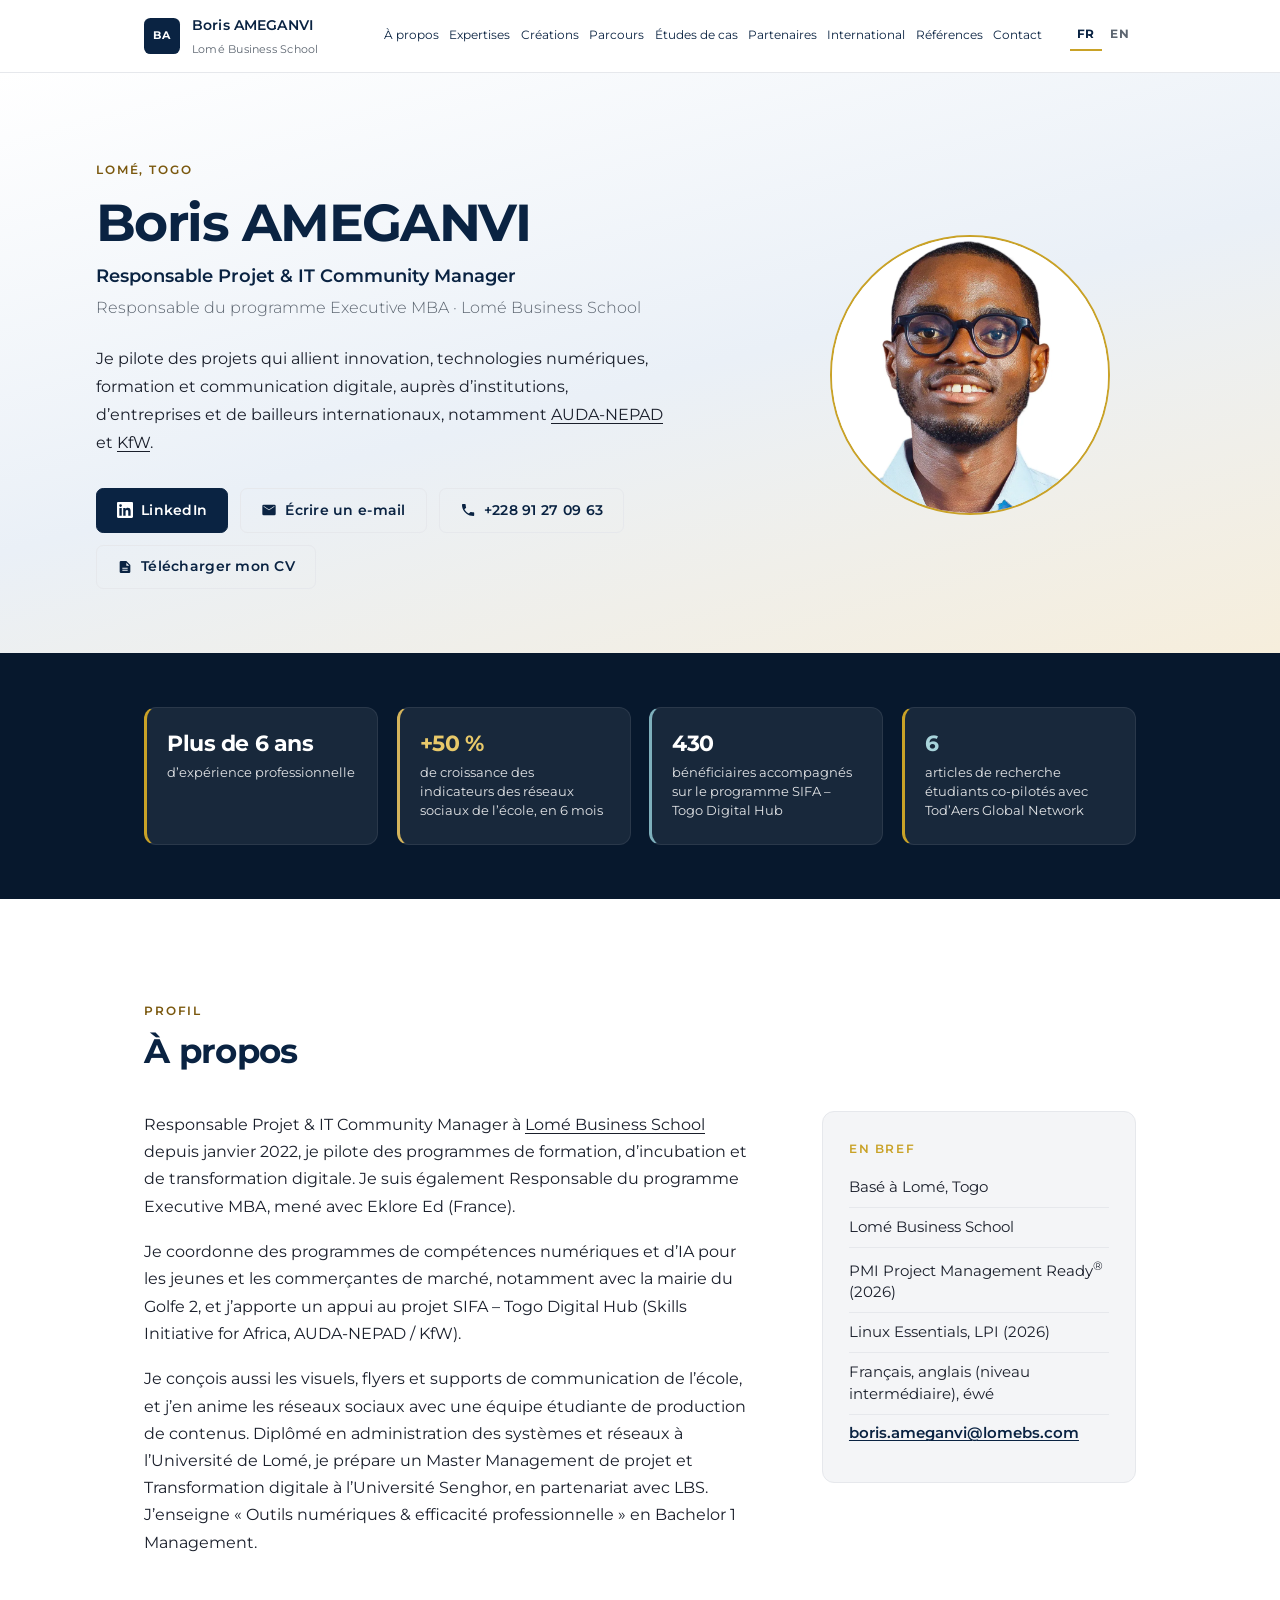
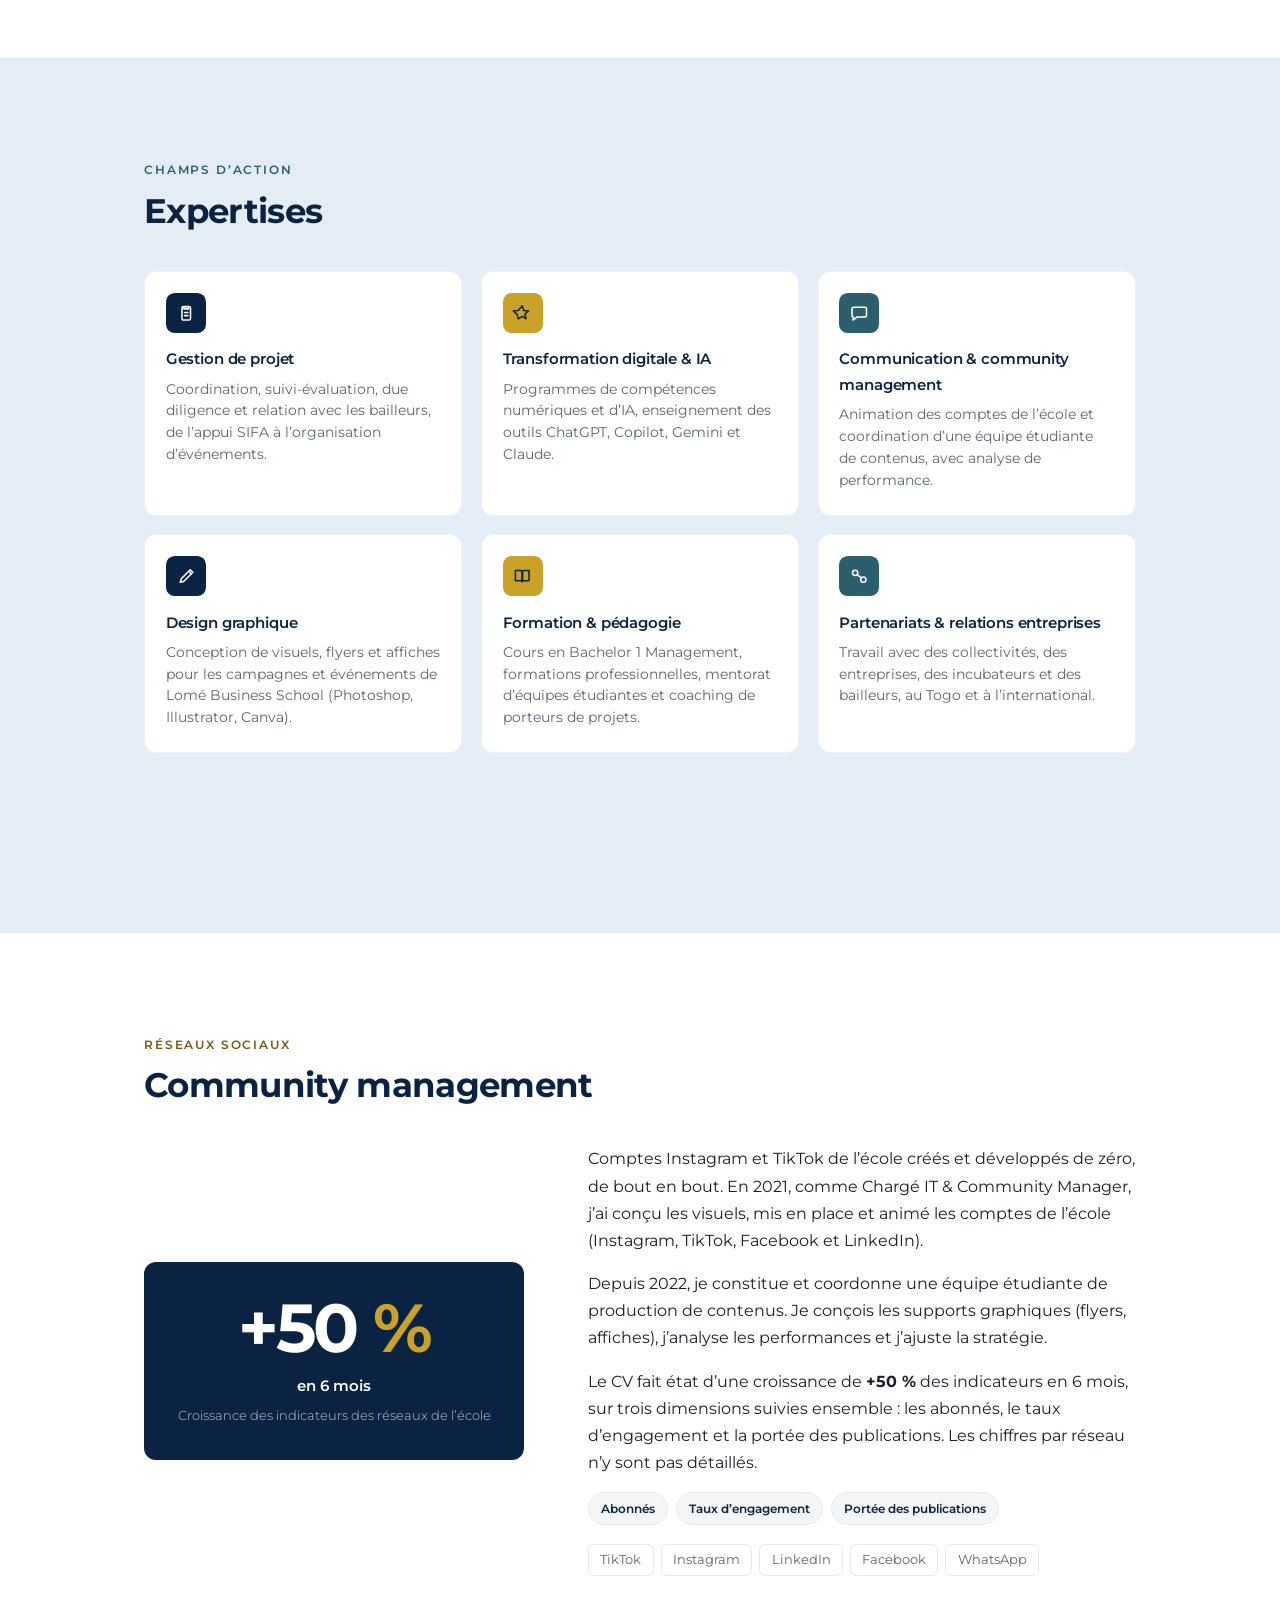
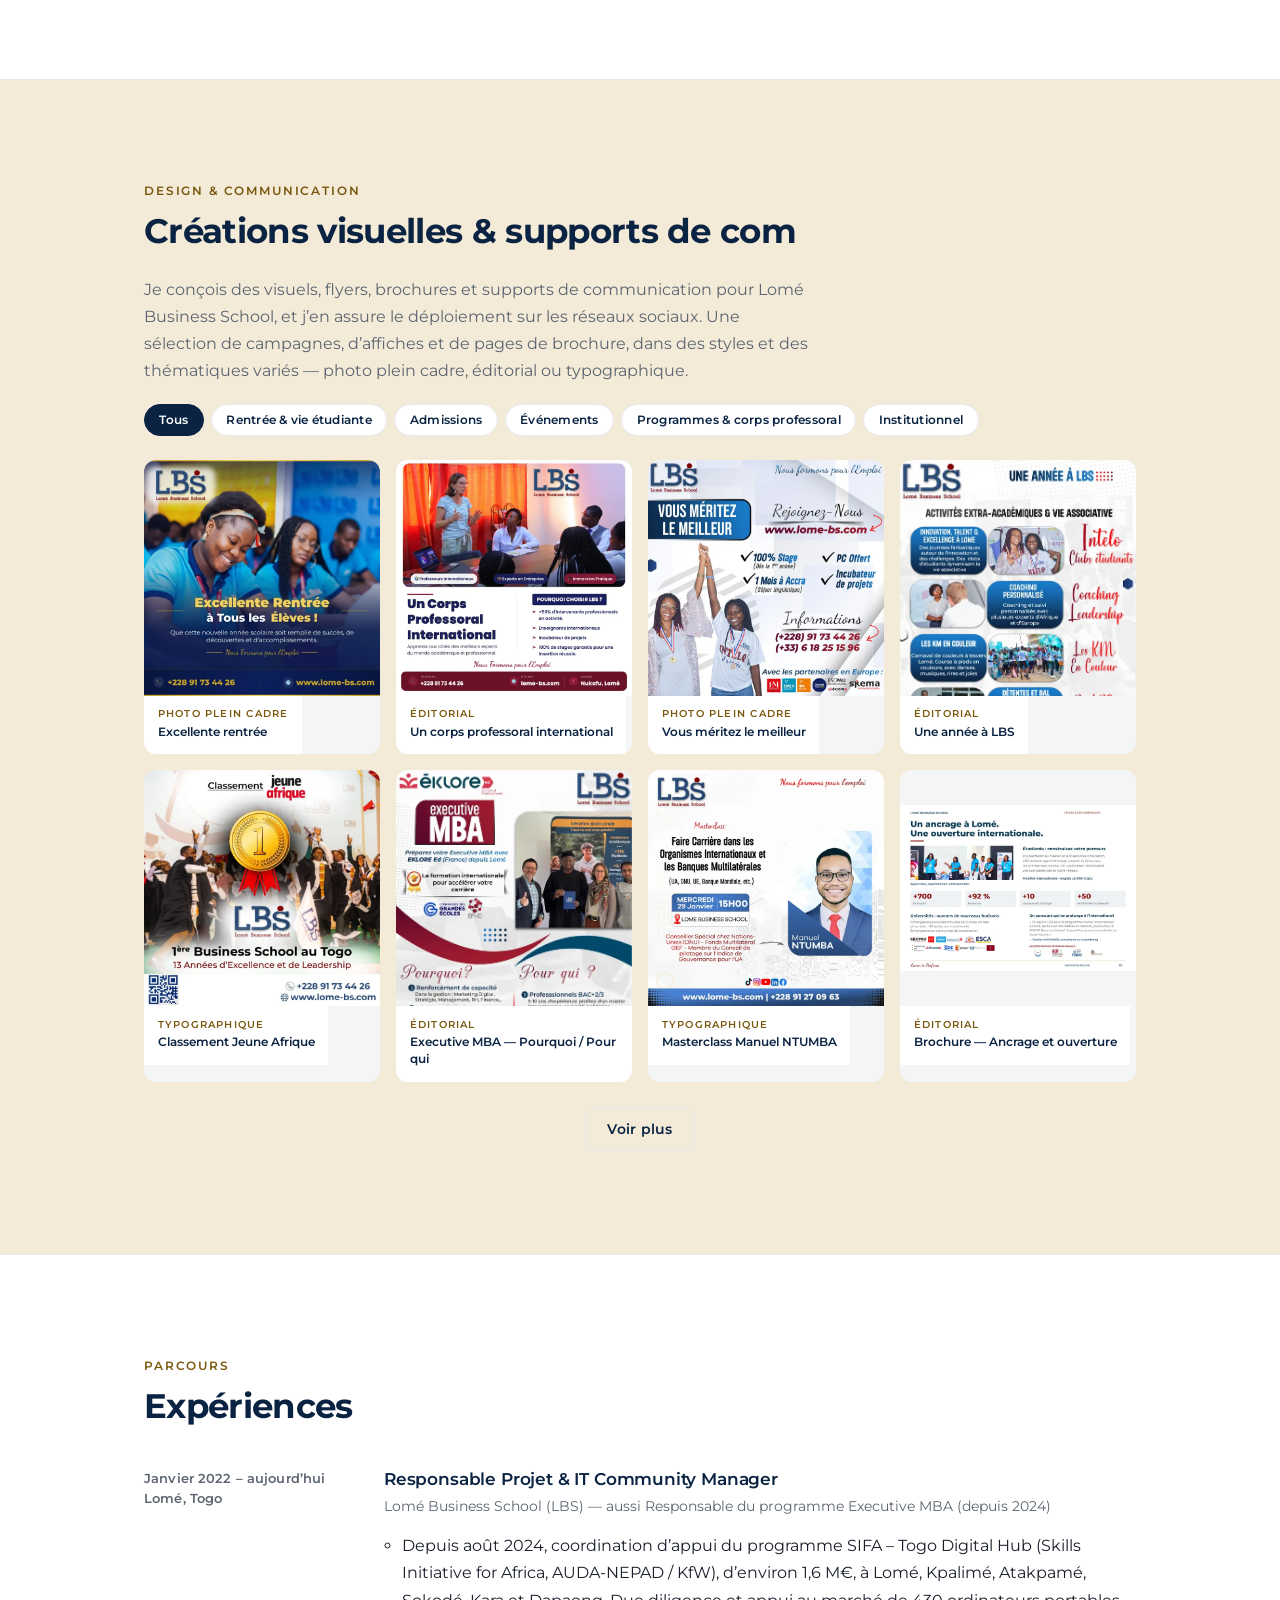
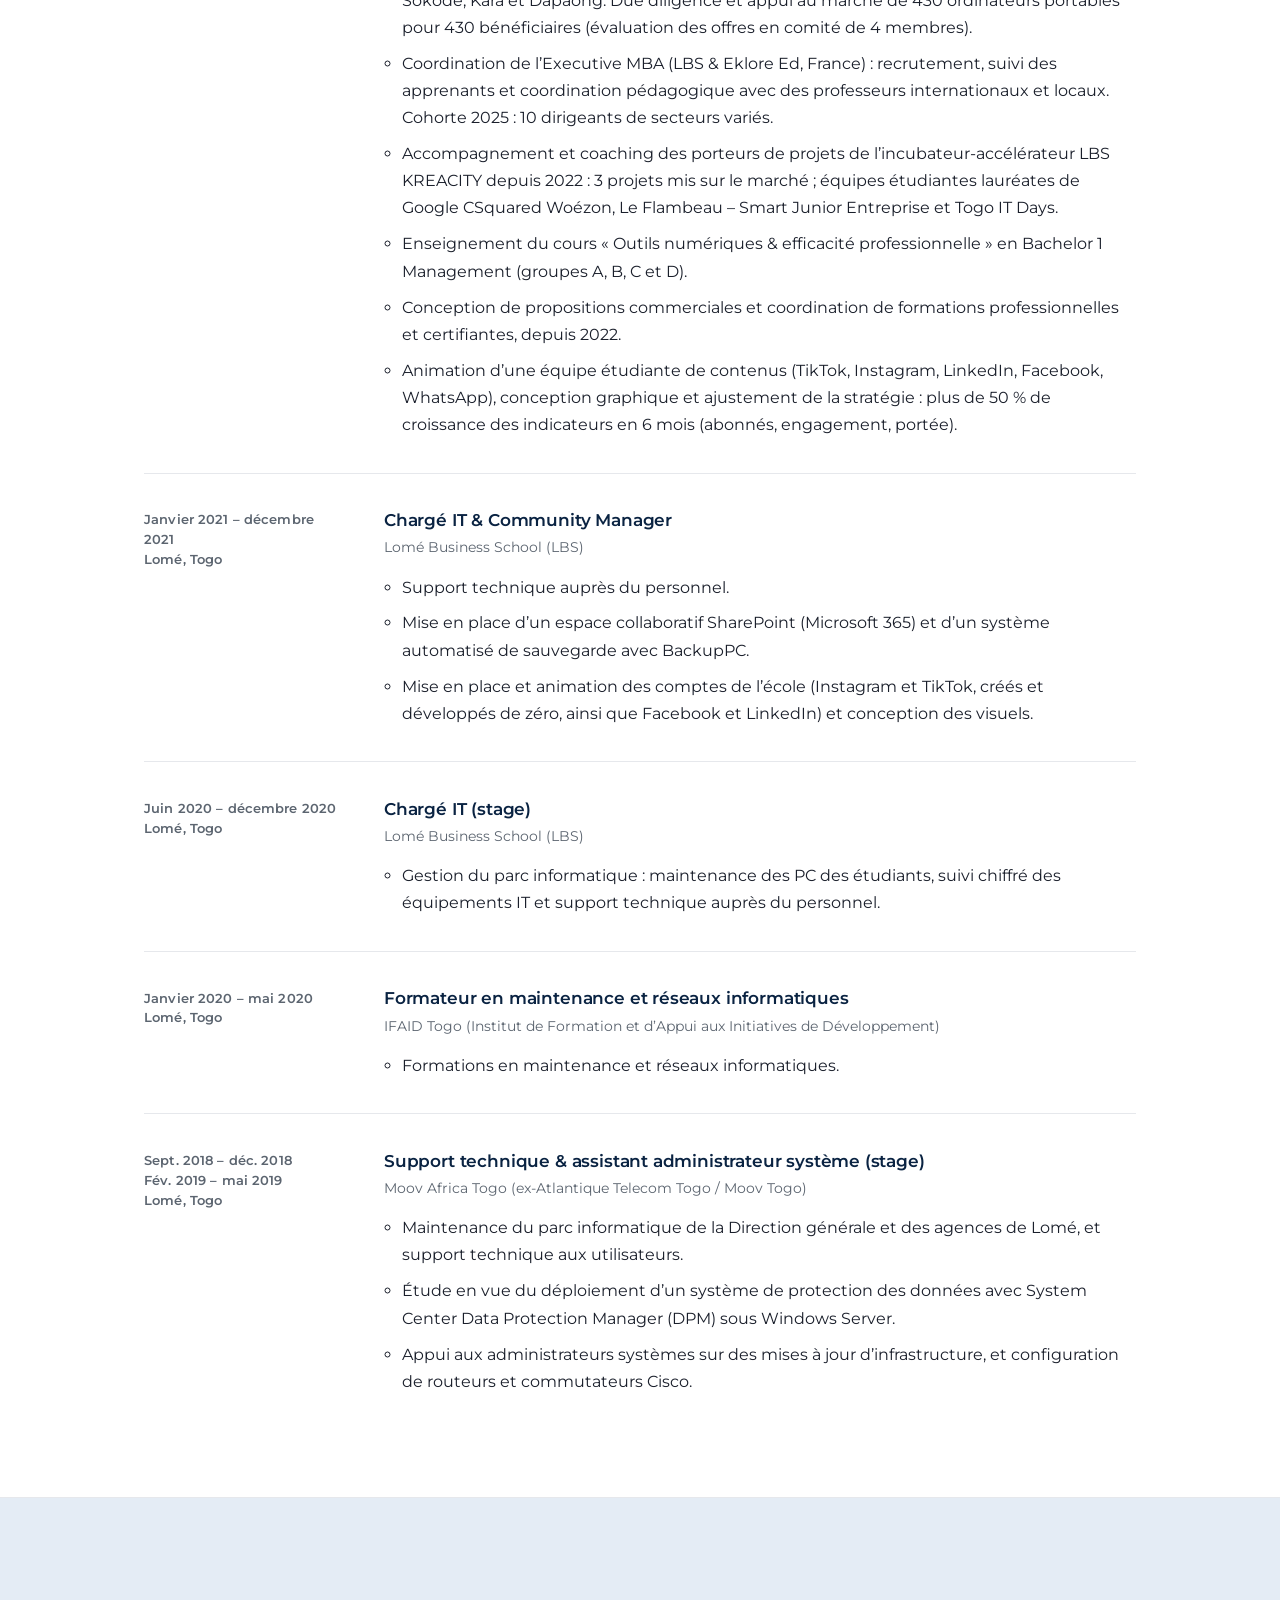
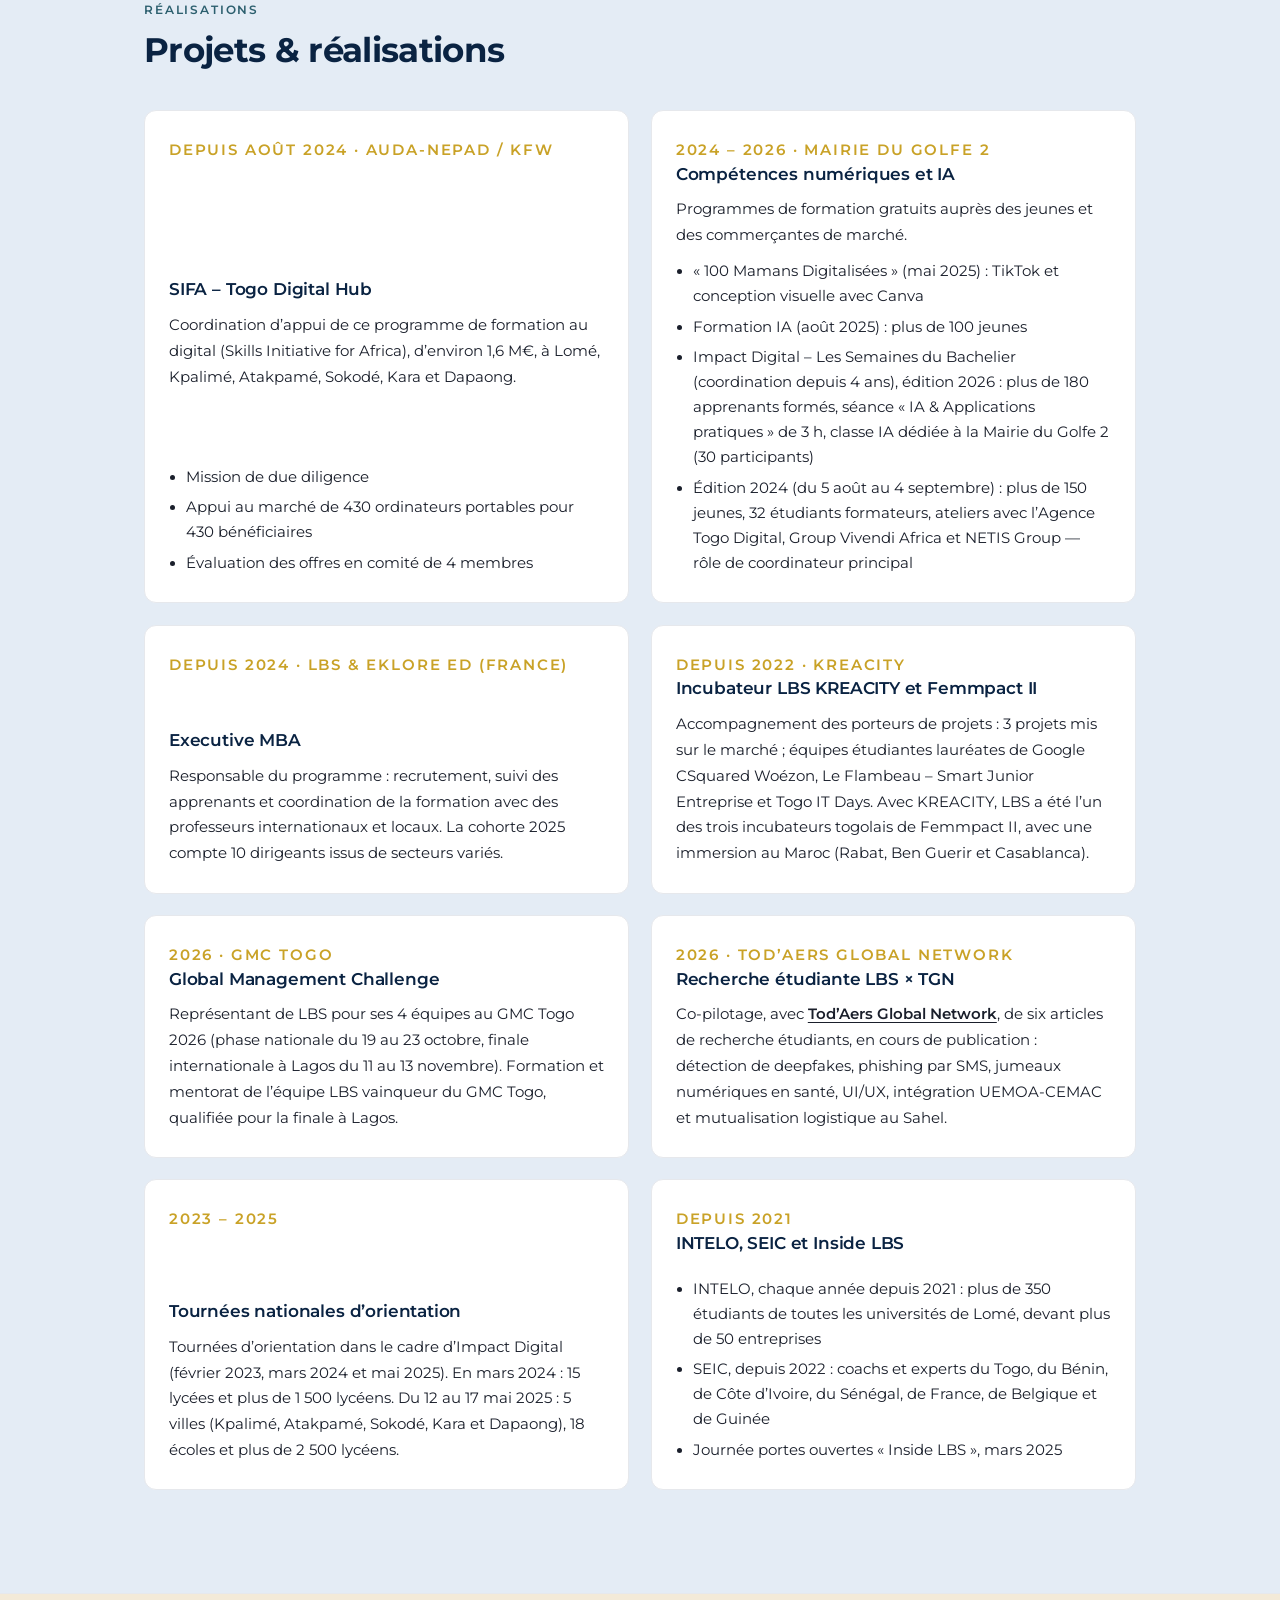
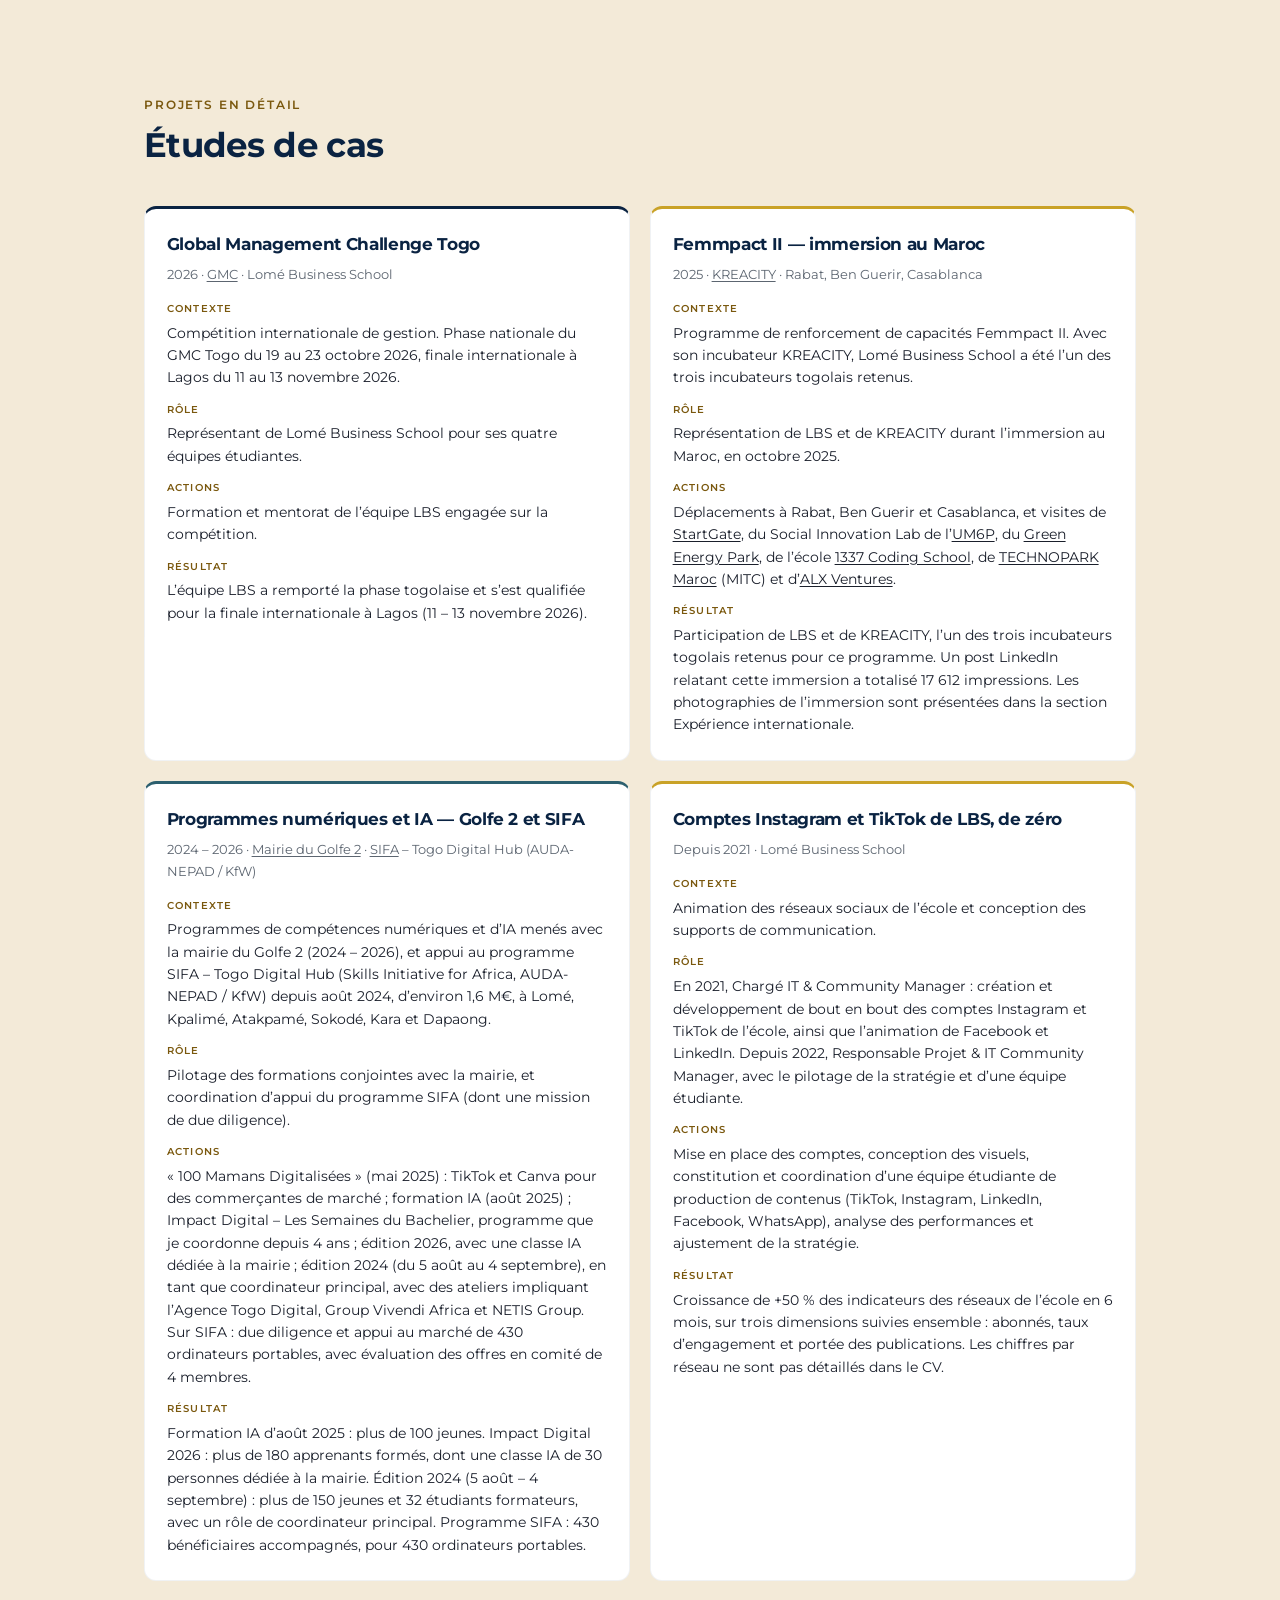
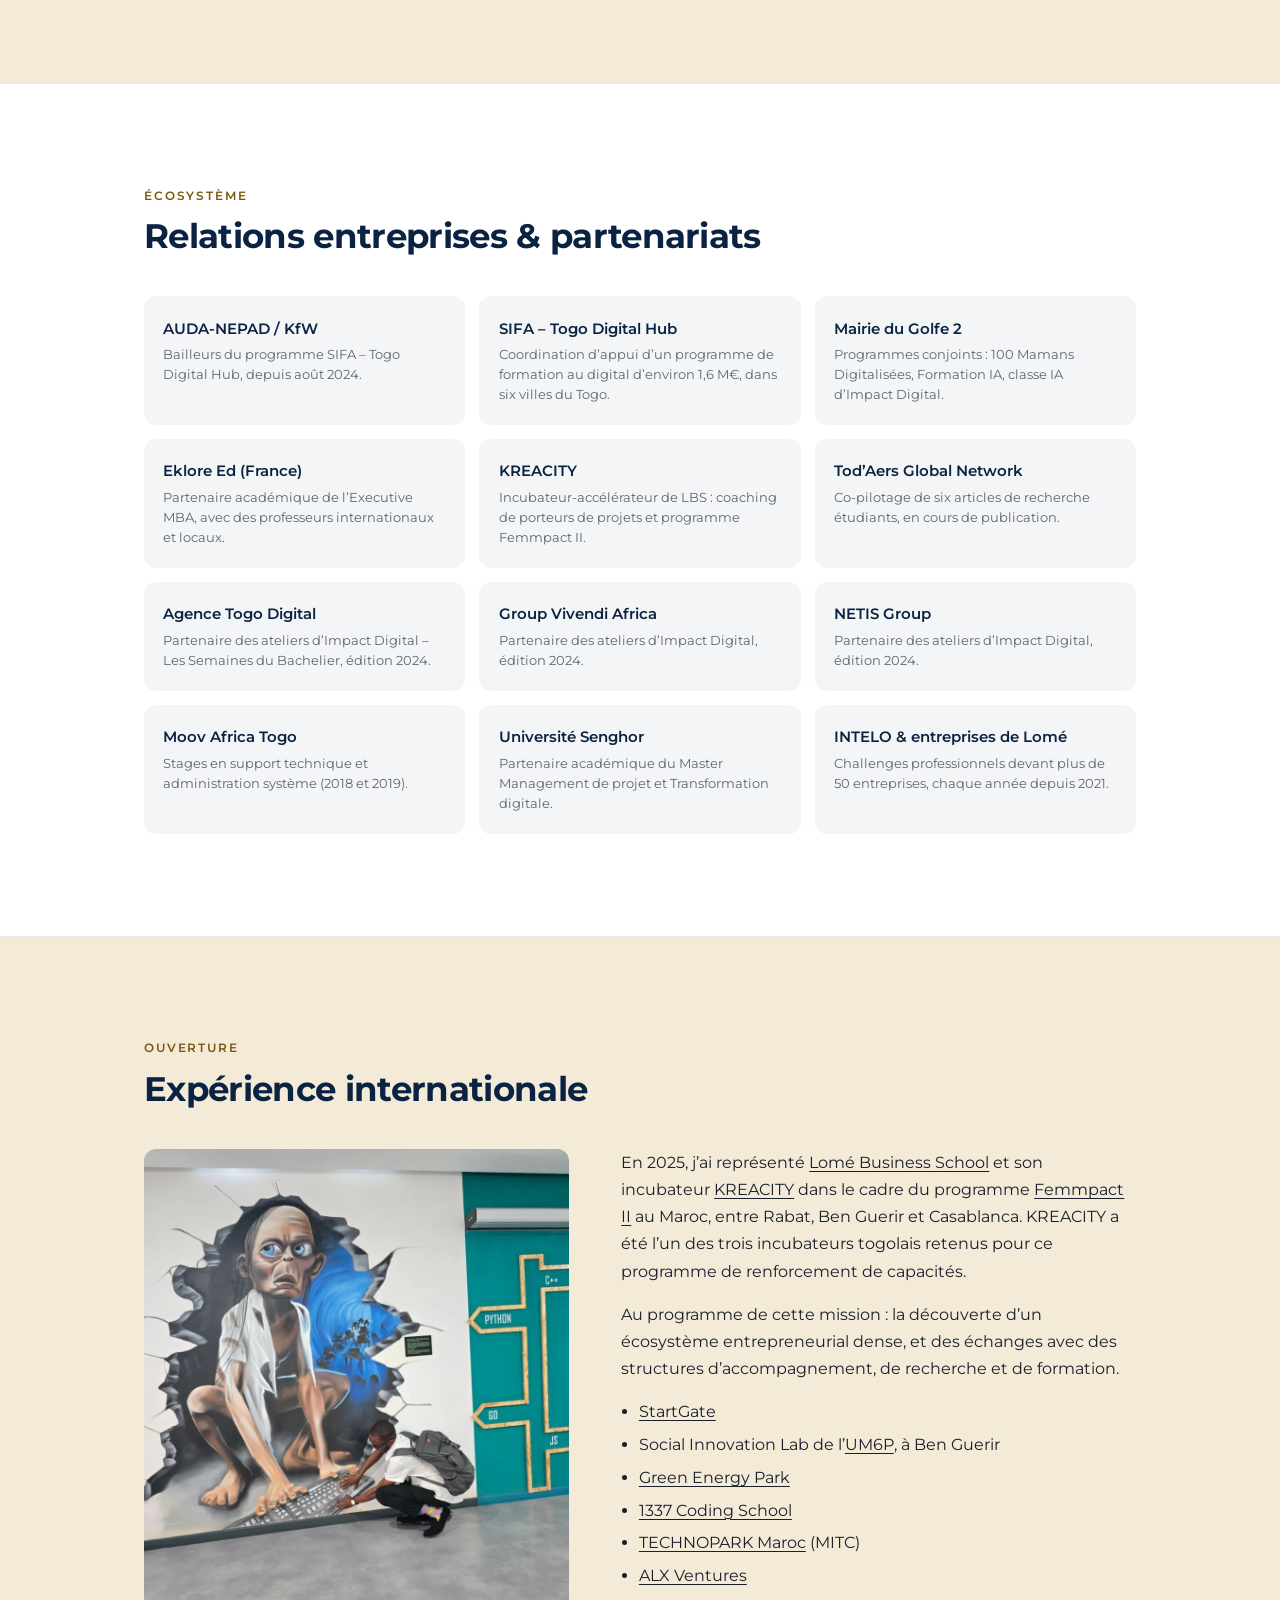
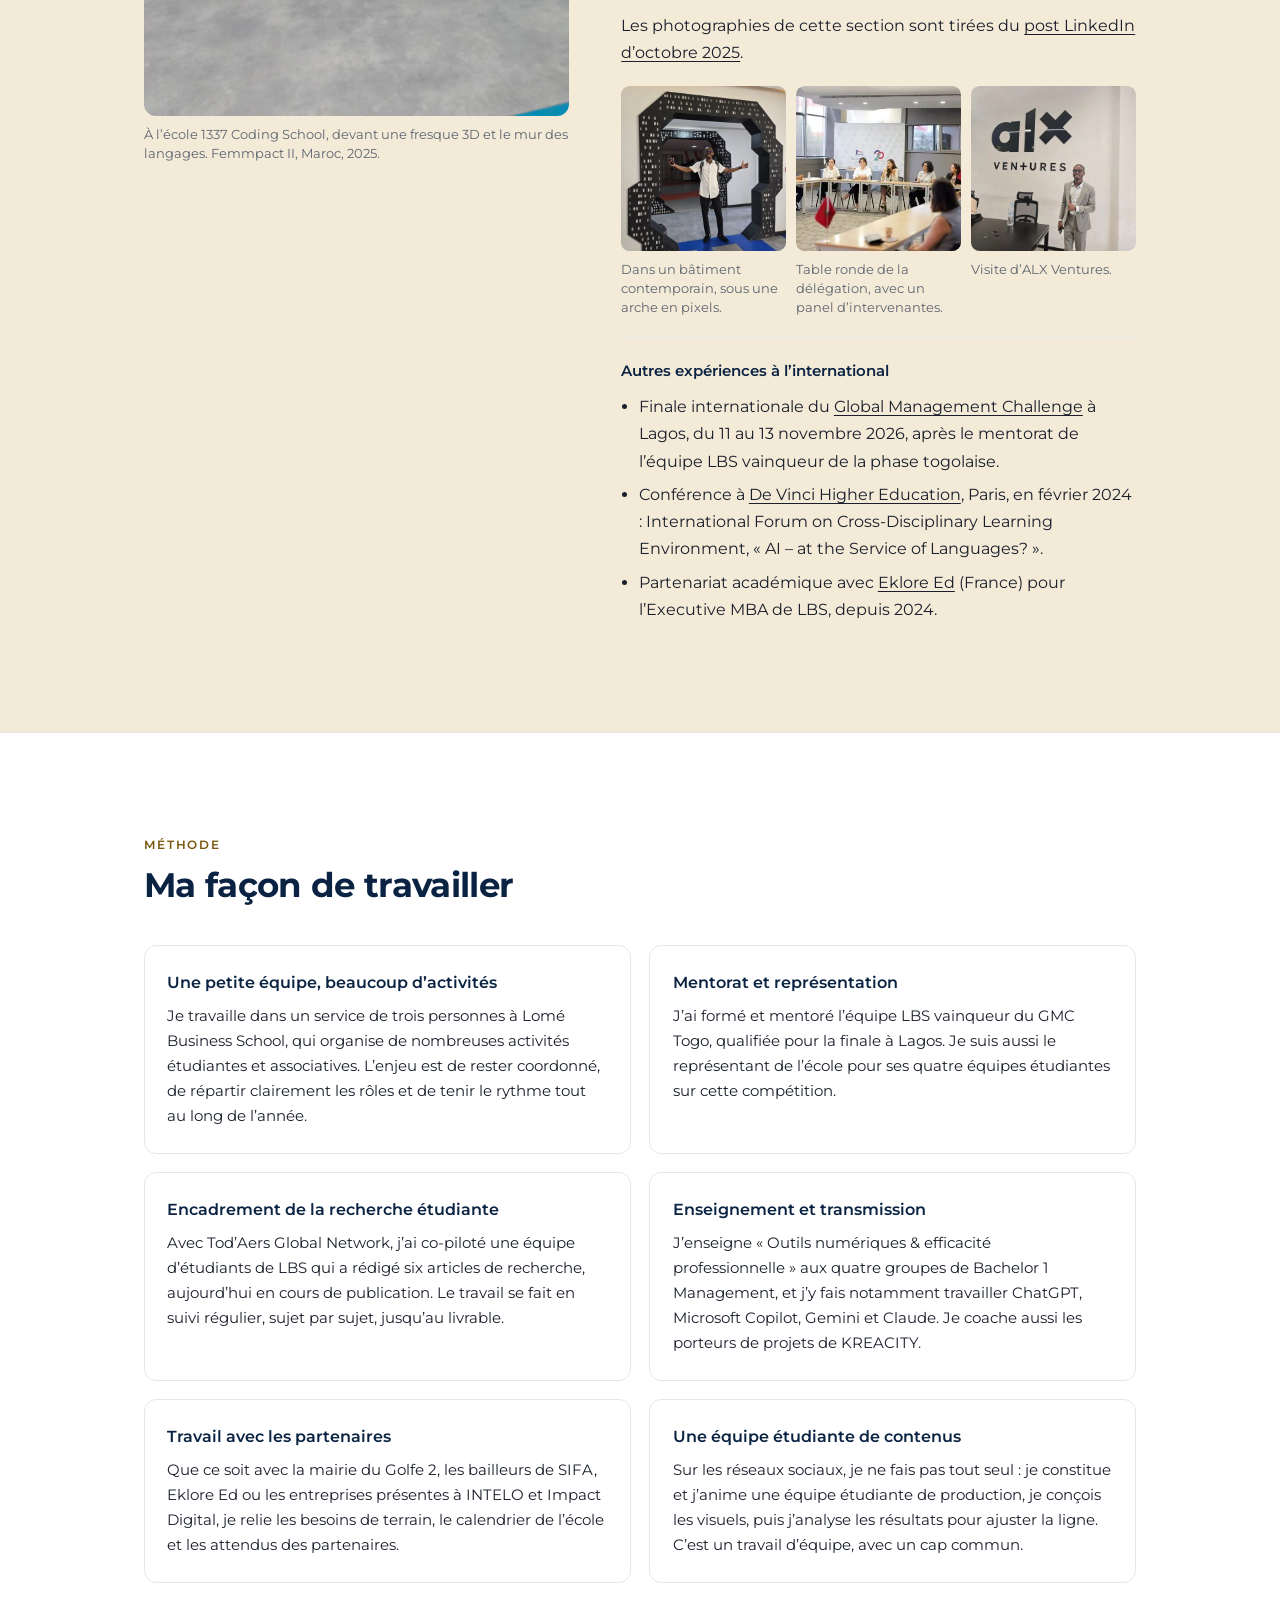
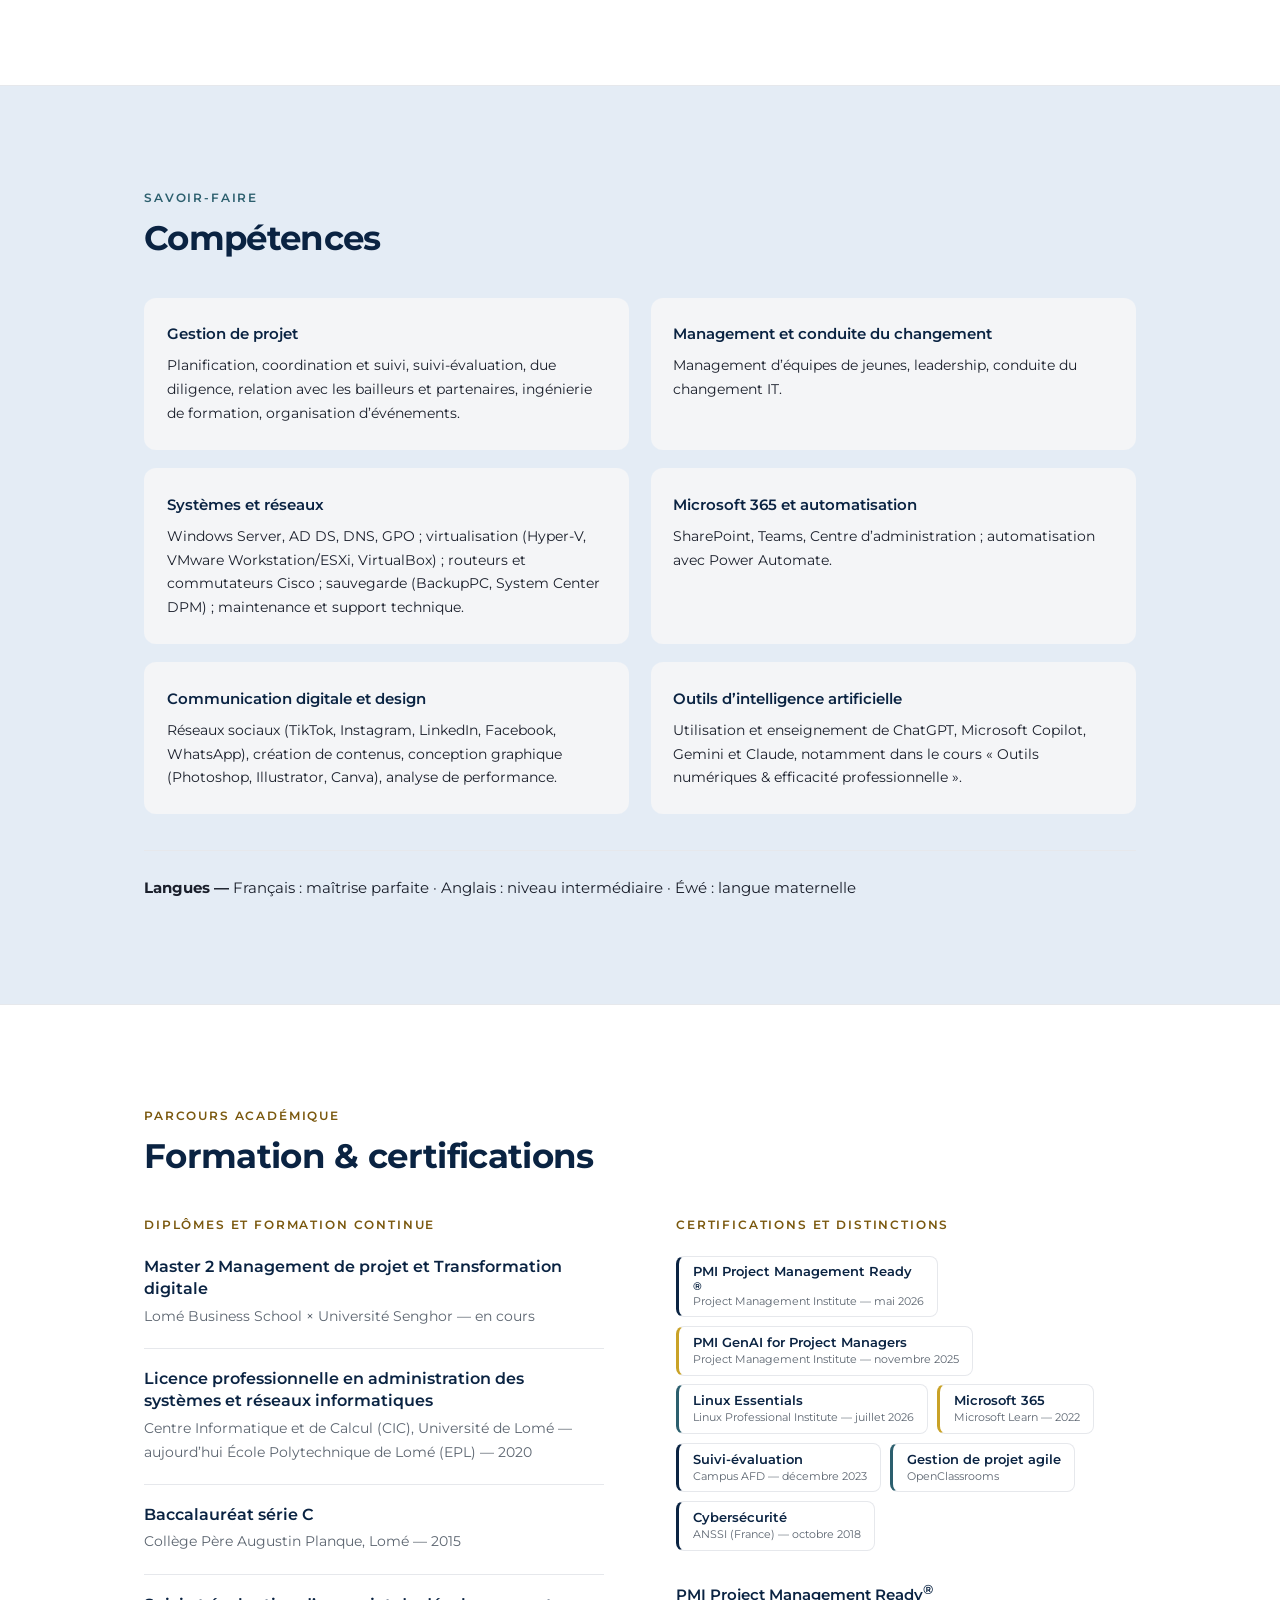
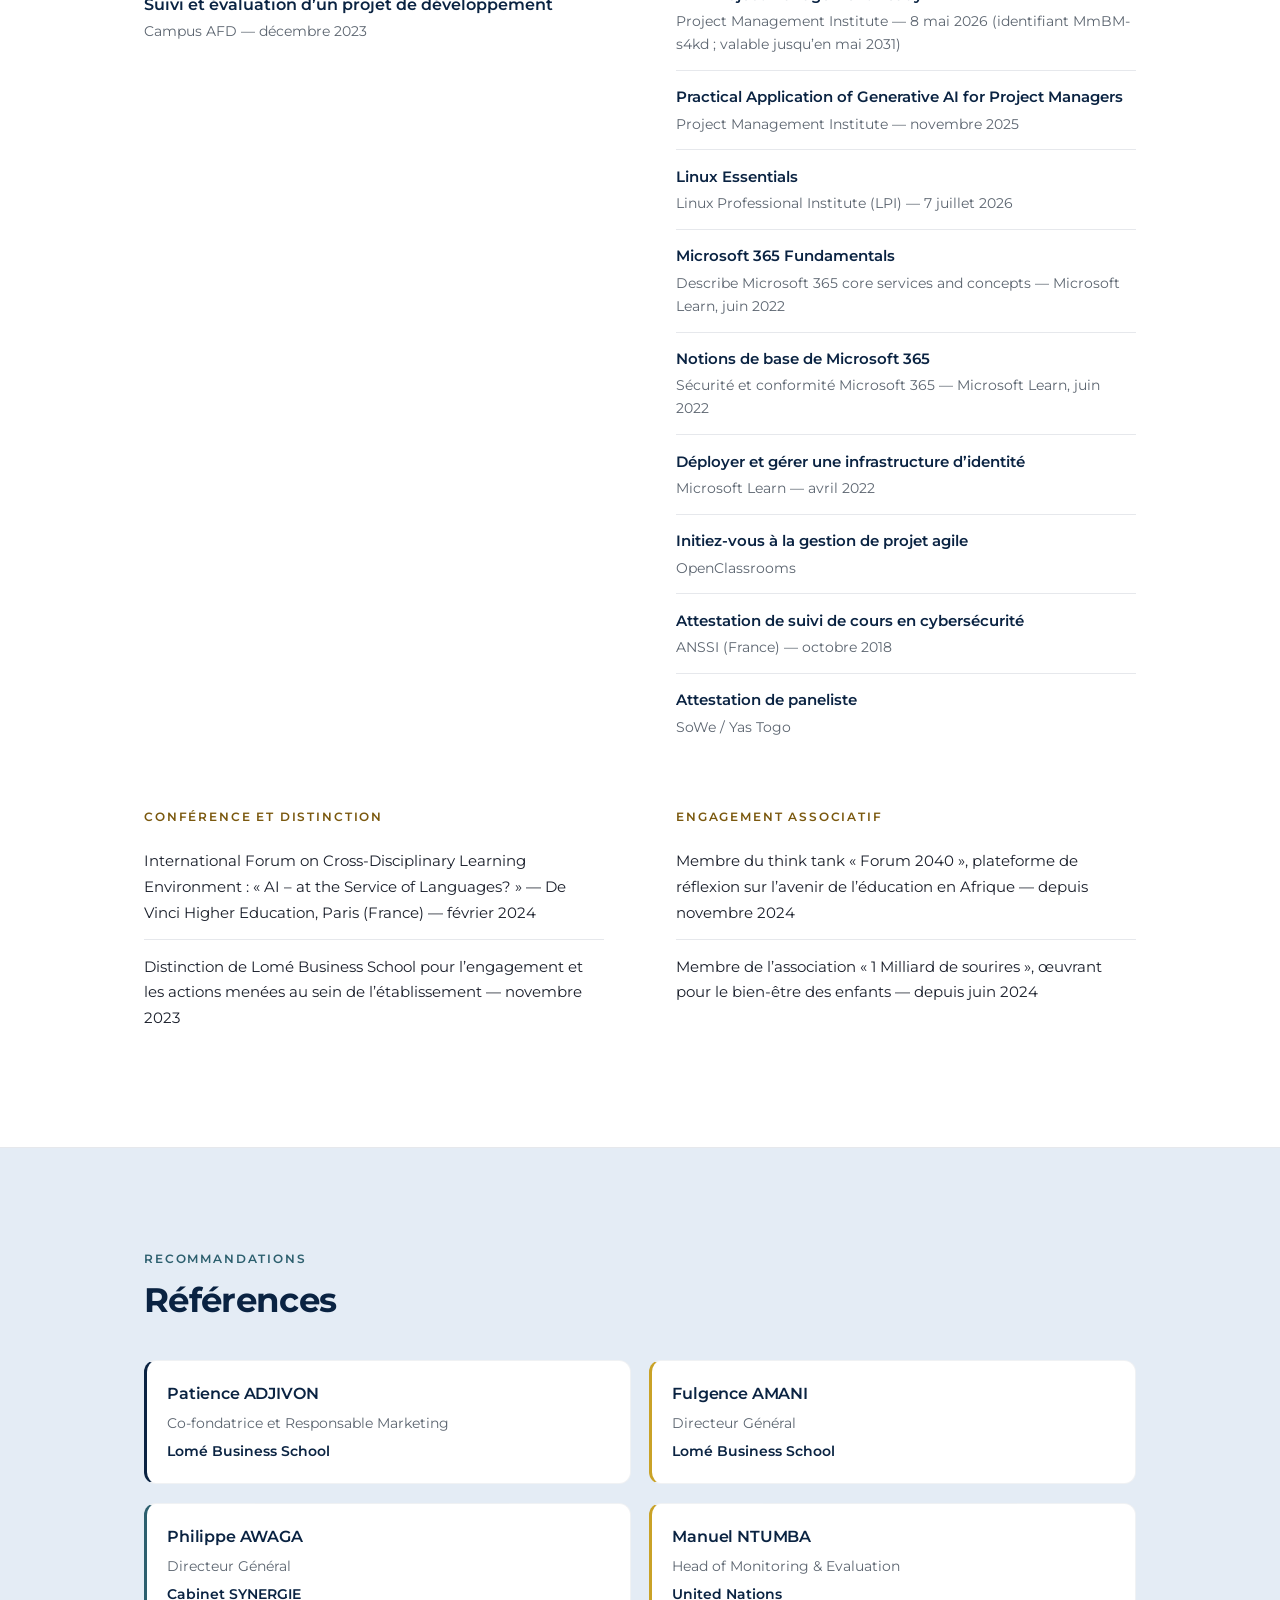
==== commit fe478150: "Portfolio v5: Impact Digital 4 ans, 180+ apprenants 2026 et CV publics mis à jour" ====
--- a/index.html
+++ b/index.html
@@ -413,7 +413,7 @@
             <ul>
               <li>«&nbsp;100 Mamans Digitalisées&nbsp;» (mai 2025) : TikTok et conception visuelle avec Canva</li>
               <li>Formation IA (août 2025) : plus de 100 jeunes</li>
-              <li>Impact Digital – Les Semaines du Bachelier, édition 2026 : 173 participants, séance «&nbsp;IA &amp; Applications pratiques&nbsp;» de 3&nbsp;h, classe IA dédiée à la Mairie du Golfe&nbsp;2 (30 participants)</li>
+              <li>Impact Digital – Les Semaines du Bachelier (coordination depuis 4 ans), édition 2026 : plus de 180 apprenants formés, séance «&nbsp;IA &amp; Applications pratiques&nbsp;» de 3&nbsp;h, classe IA dédiée à la Mairie du Golfe&nbsp;2 (30 participants)</li>
               <li>Édition 2024 (du 5 août au 4 septembre) : plus de 150 jeunes, 32 étudiants formateurs, ateliers avec l’Agence Togo Digital, Group Vivendi Africa et NETIS Group — rôle de coordinateur principal</li>
             </ul>
           </article>
@@ -498,9 +498,9 @@
               <dt>Rôle</dt>
               <dd>Pilotage des formations conjointes avec la mairie, et coordination d’appui du programme SIFA (dont une mission de due diligence).</dd>
               <dt>Actions</dt>
-              <dd>«&nbsp;100 Mamans Digitalisées&nbsp;» (mai 2025) : TikTok et Canva pour des commerçantes de marché ; formation IA (août 2025) ; Impact Digital – Les Semaines du Bachelier 2026, avec une classe IA dédiée à la mairie ; édition 2024 (du 5 août au 4 septembre), en tant que coordinateur principal, avec des ateliers impliquant l’Agence Togo Digital, Group Vivendi Africa et NETIS Group. Sur SIFA : due diligence et appui au marché de 430 ordinateurs portables, avec évaluation des offres en comité de 4 membres.</dd>
+              <dd>«&nbsp;100 Mamans Digitalisées&nbsp;» (mai 2025) : TikTok et Canva pour des commerçantes de marché ; formation IA (août 2025) ; Impact Digital – Les Semaines du Bachelier, programme que je coordonne depuis 4 ans ; édition 2026, avec une classe IA dédiée à la mairie ; édition 2024 (du 5 août au 4 septembre), en tant que coordinateur principal, avec des ateliers impliquant l’Agence Togo Digital, Group Vivendi Africa et NETIS Group. Sur SIFA : due diligence et appui au marché de 430 ordinateurs portables, avec évaluation des offres en comité de 4 membres.</dd>
               <dt>Résultat</dt>
-              <dd>Formation IA d’août 2025 : plus de 100 jeunes. Impact Digital 2026 : 173 participants, dont une classe IA de 30 personnes dédiée à la mairie. Édition 2024 (5 août – 4 septembre) : plus de 150 jeunes et 32 étudiants formateurs, avec un rôle de coordinateur principal. Programme SIFA : 430 bénéficiaires accompagnés, pour 430 ordinateurs portables.</dd>
+              <dd>Formation IA d’août 2025 : plus de 100 jeunes. Impact Digital 2026 : plus de 180 apprenants formés, dont une classe IA de 30 personnes dédiée à la mairie. Édition 2024 (5 août – 4 septembre) : plus de 150 jeunes et 32 étudiants formateurs, avec un rôle de coordinateur principal. Programme SIFA : 430 bénéficiaires accompagnés, pour 430 ordinateurs portables.</dd>
             </dl>
           </article>
           <article class="case-card">
